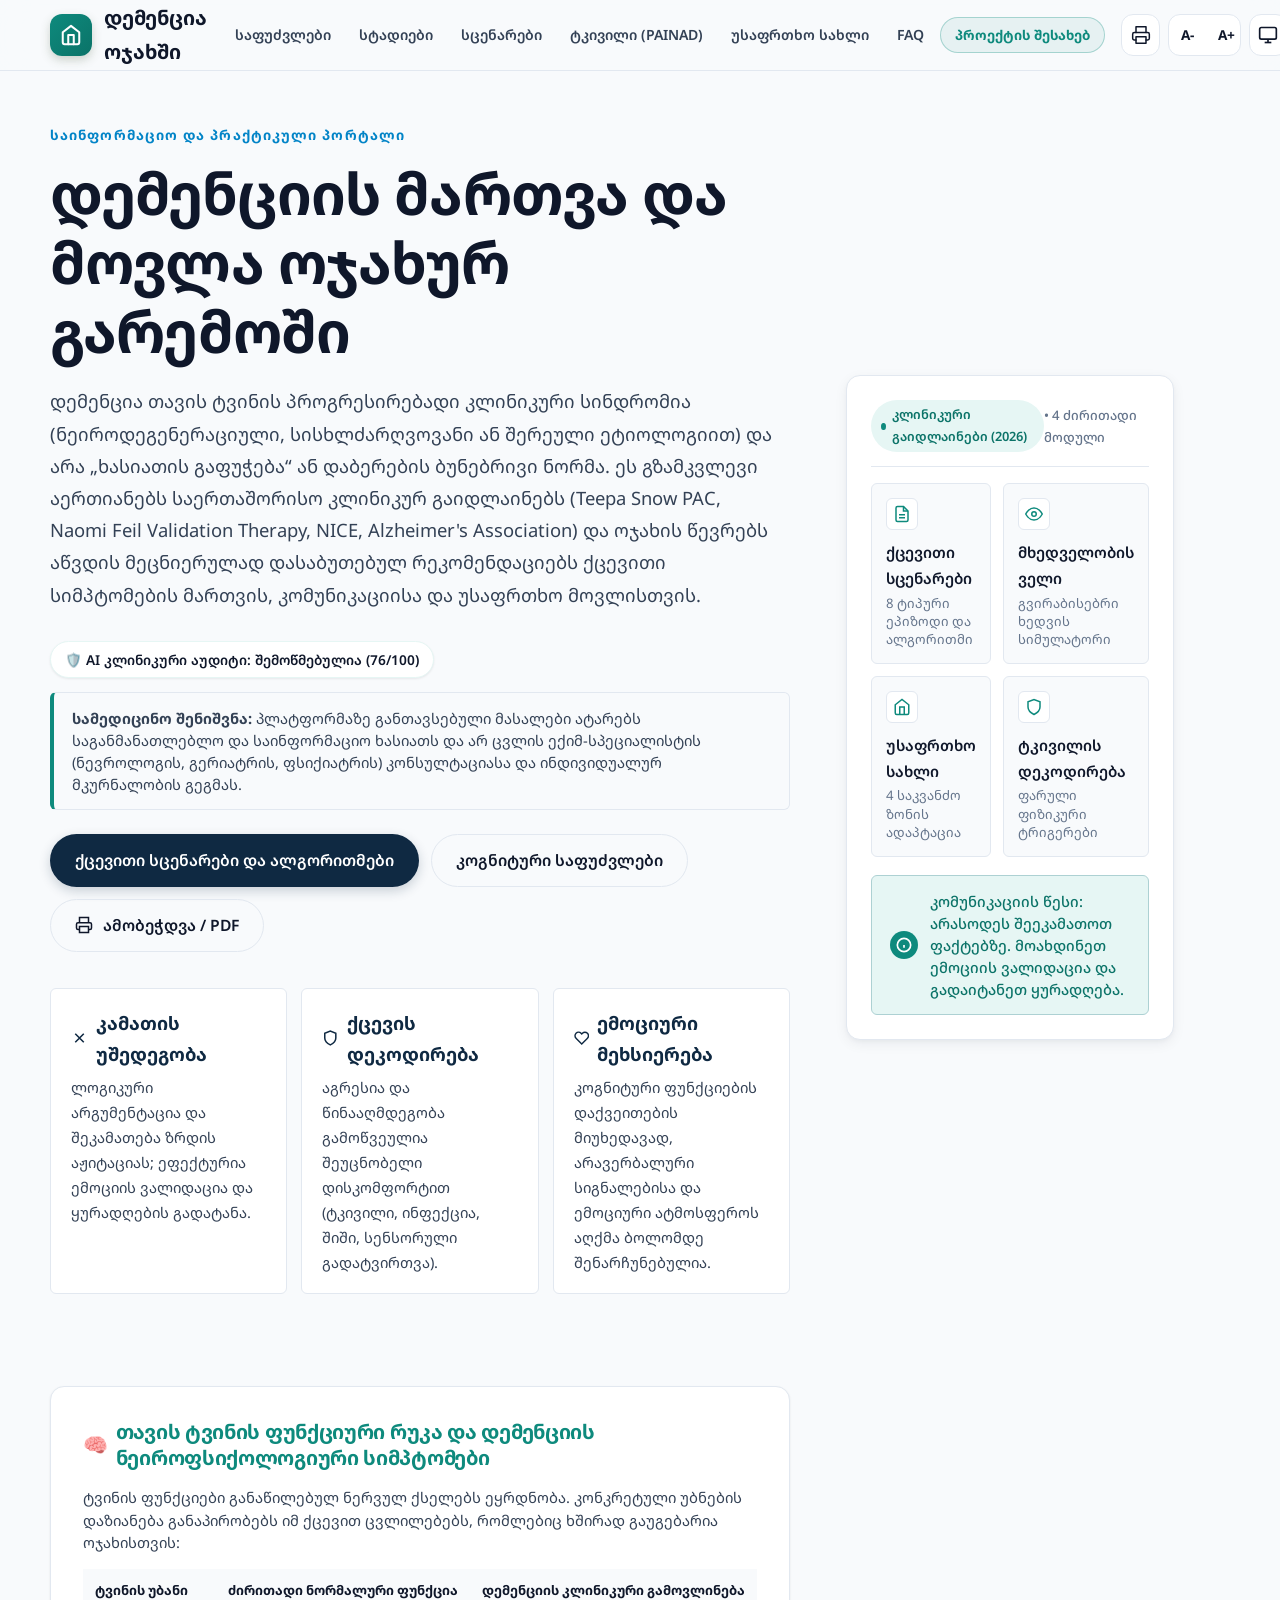
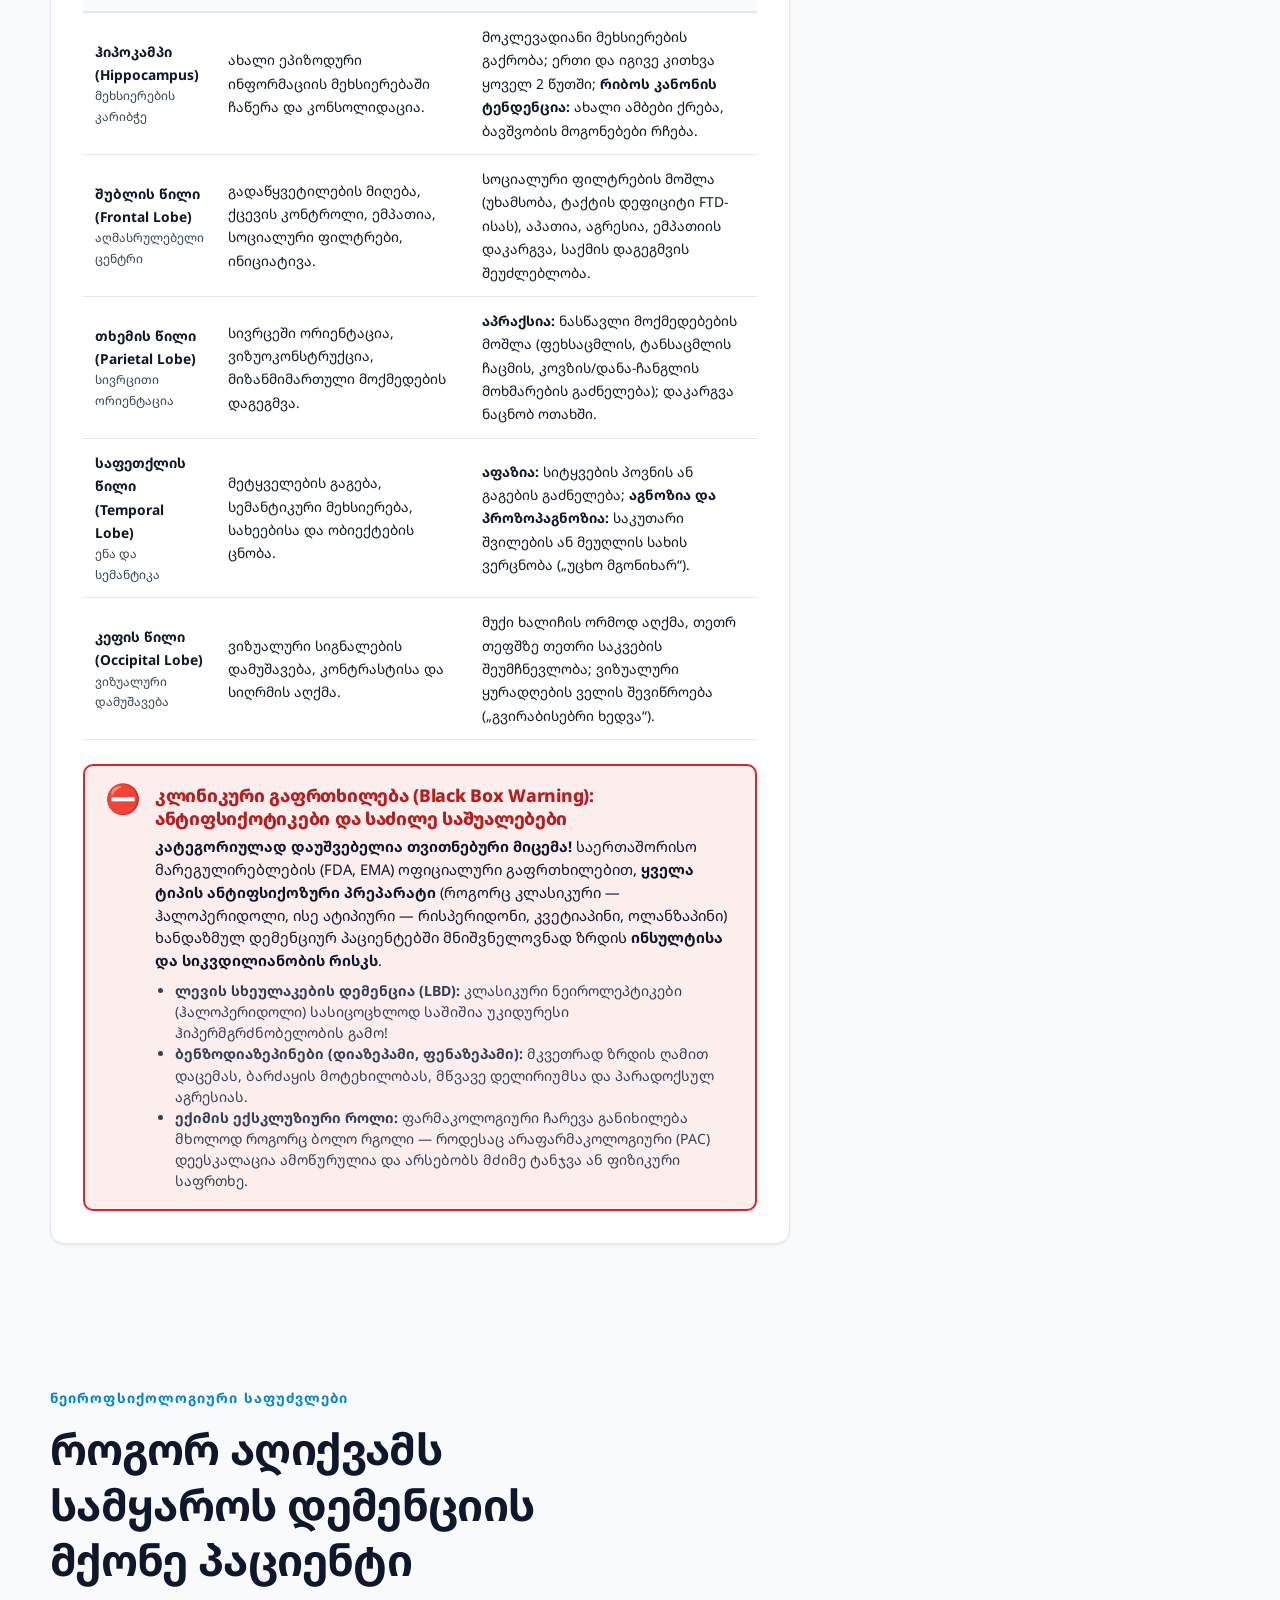
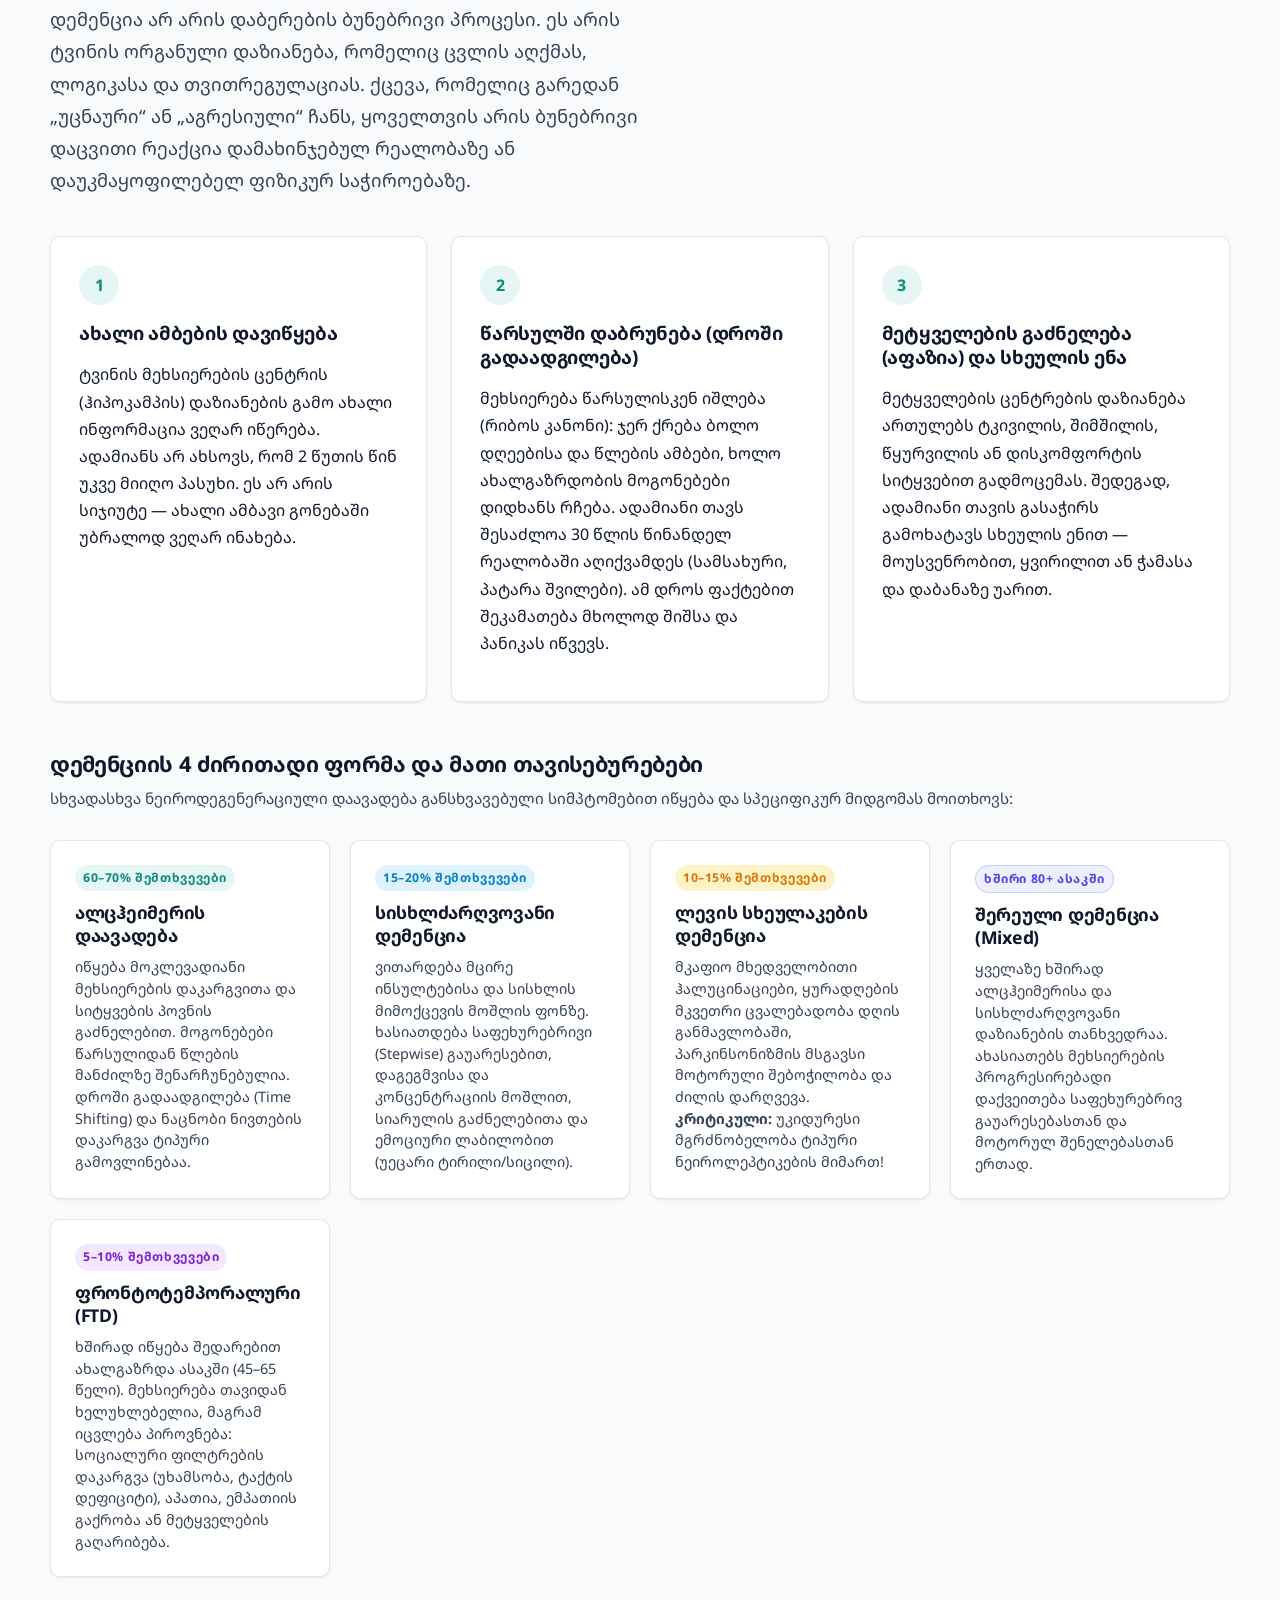
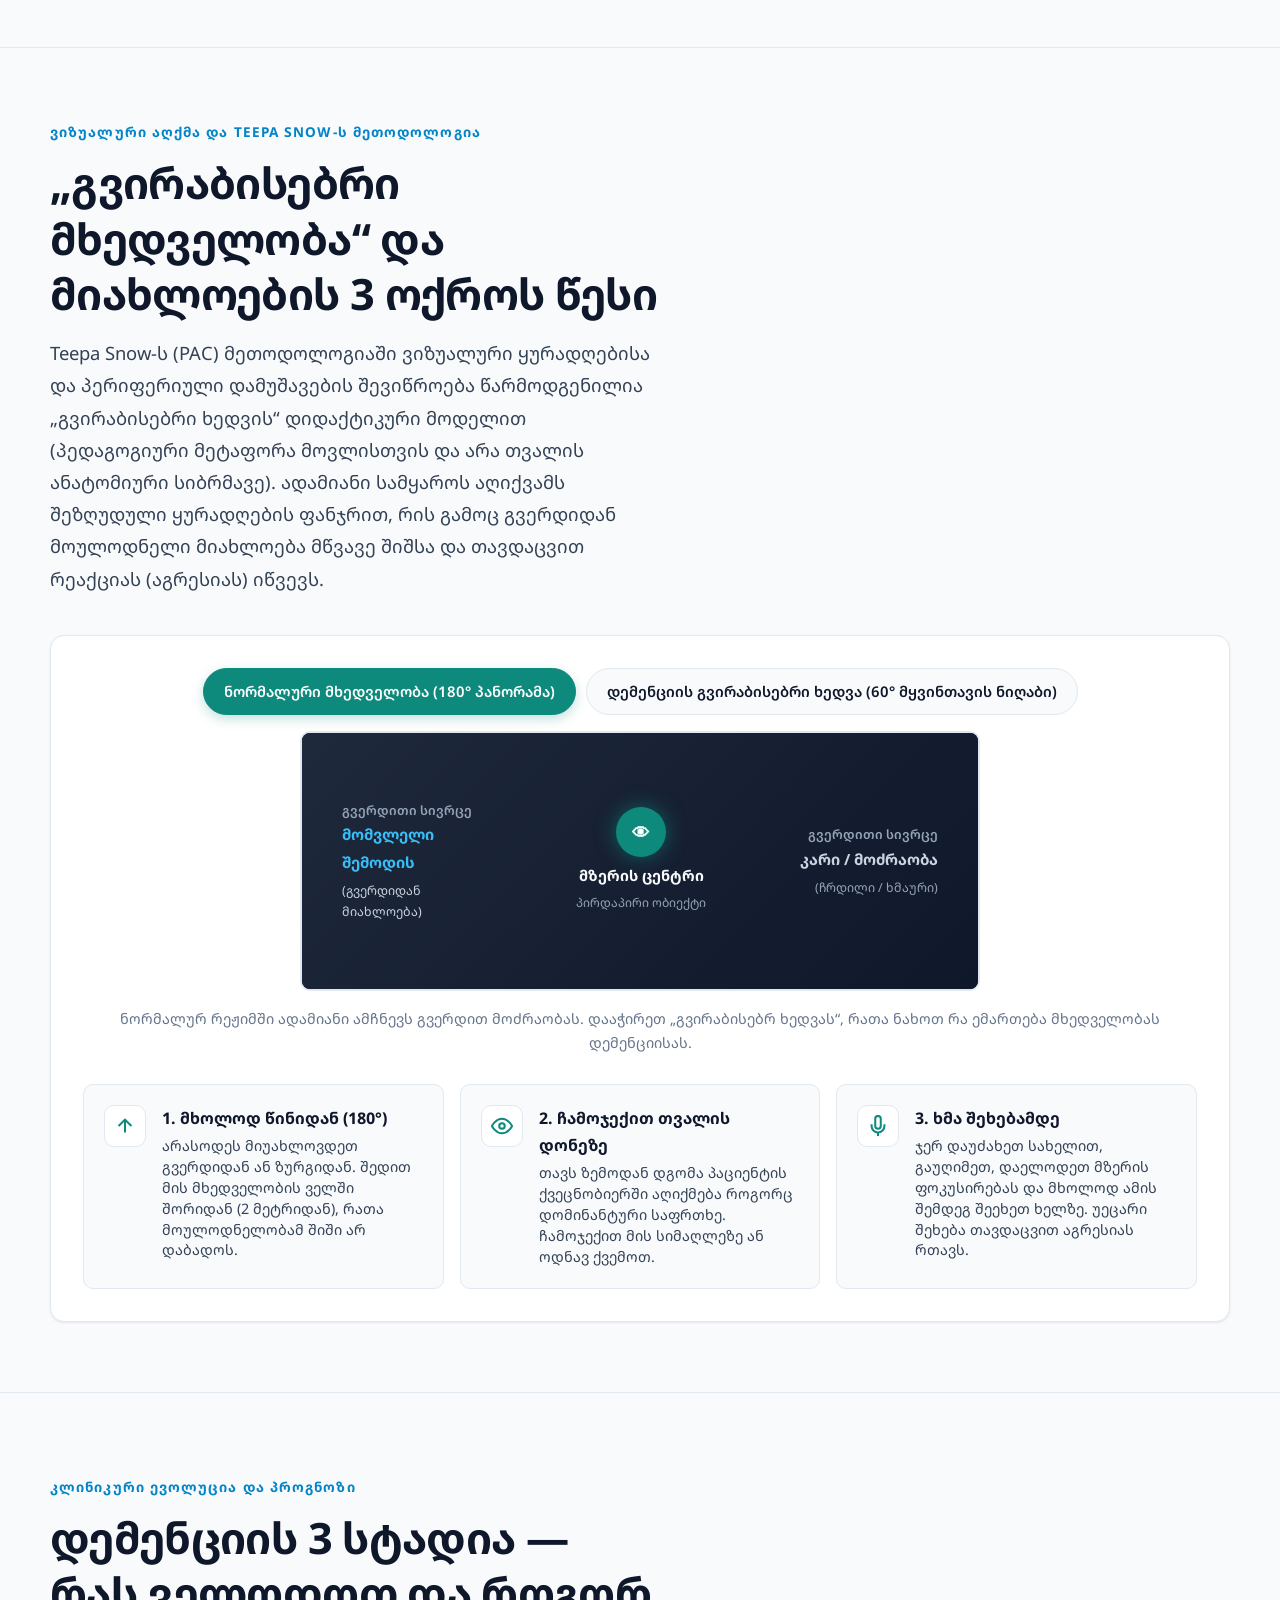
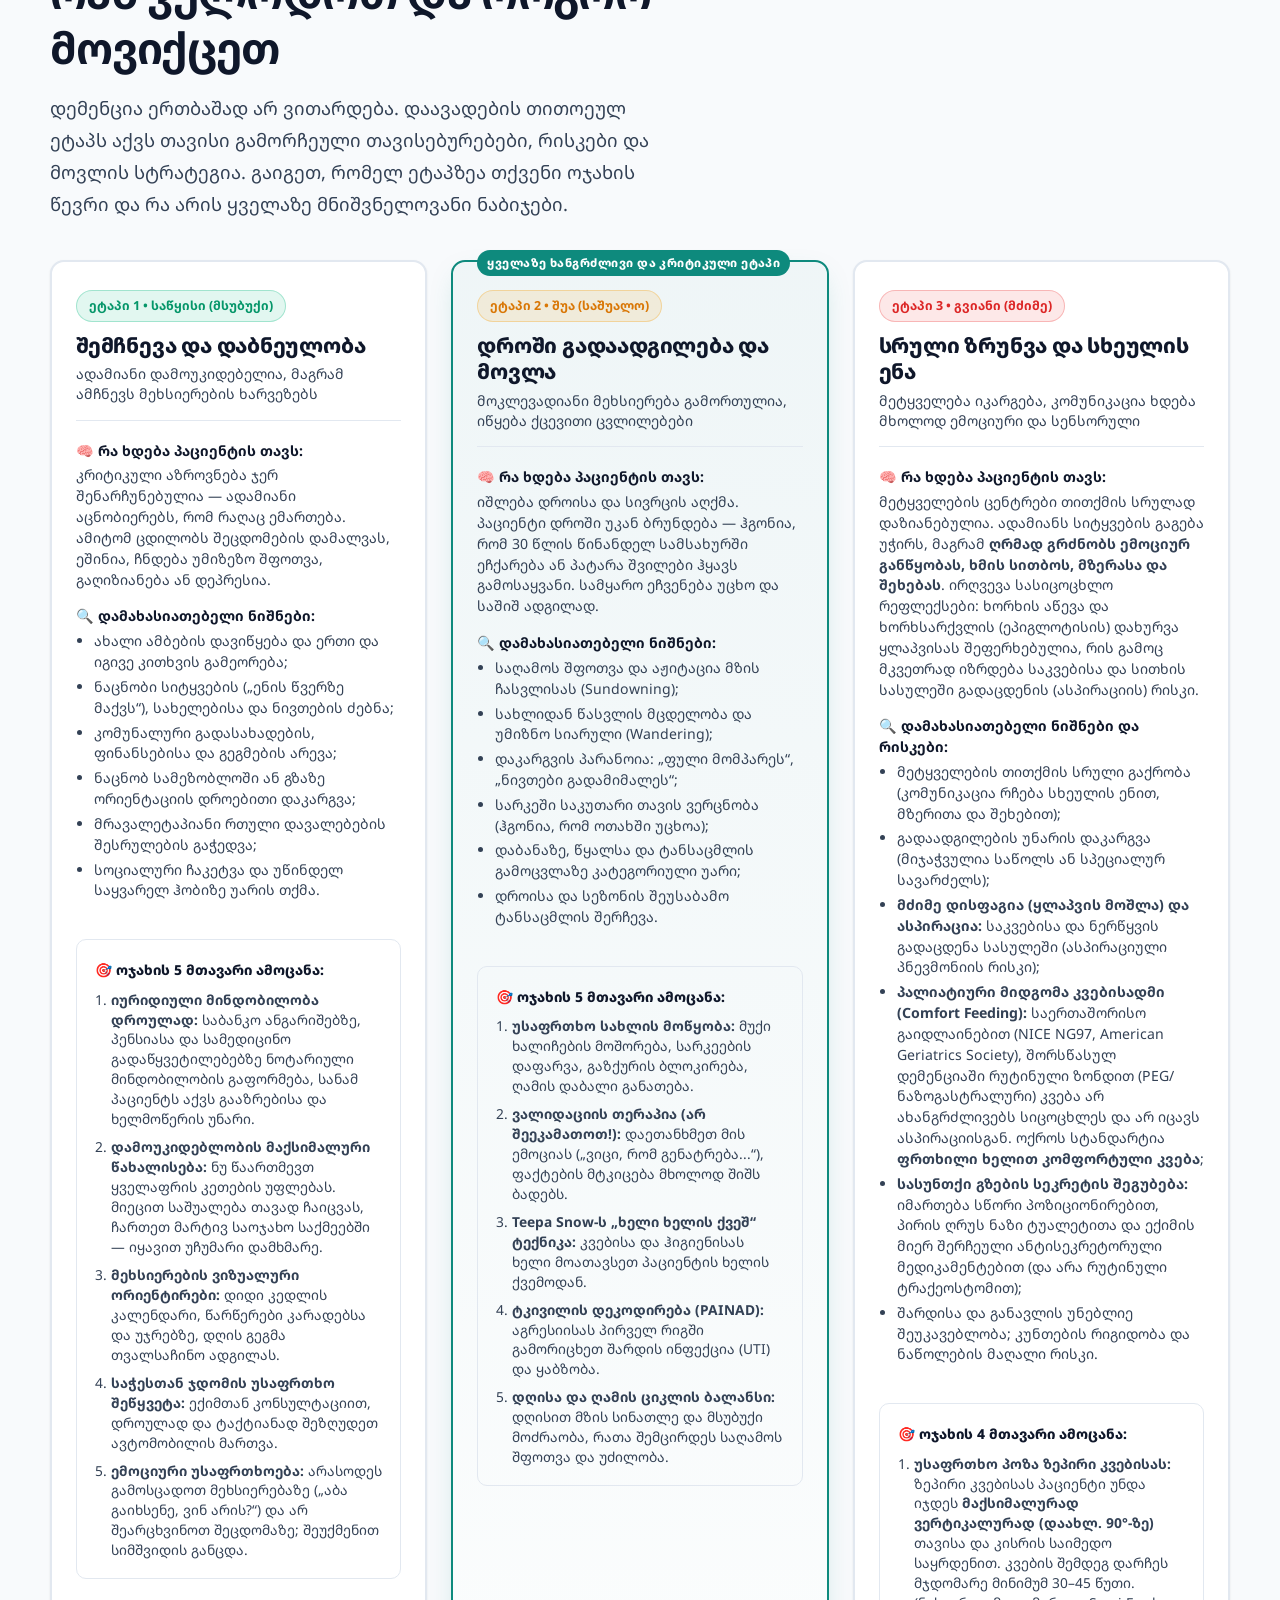
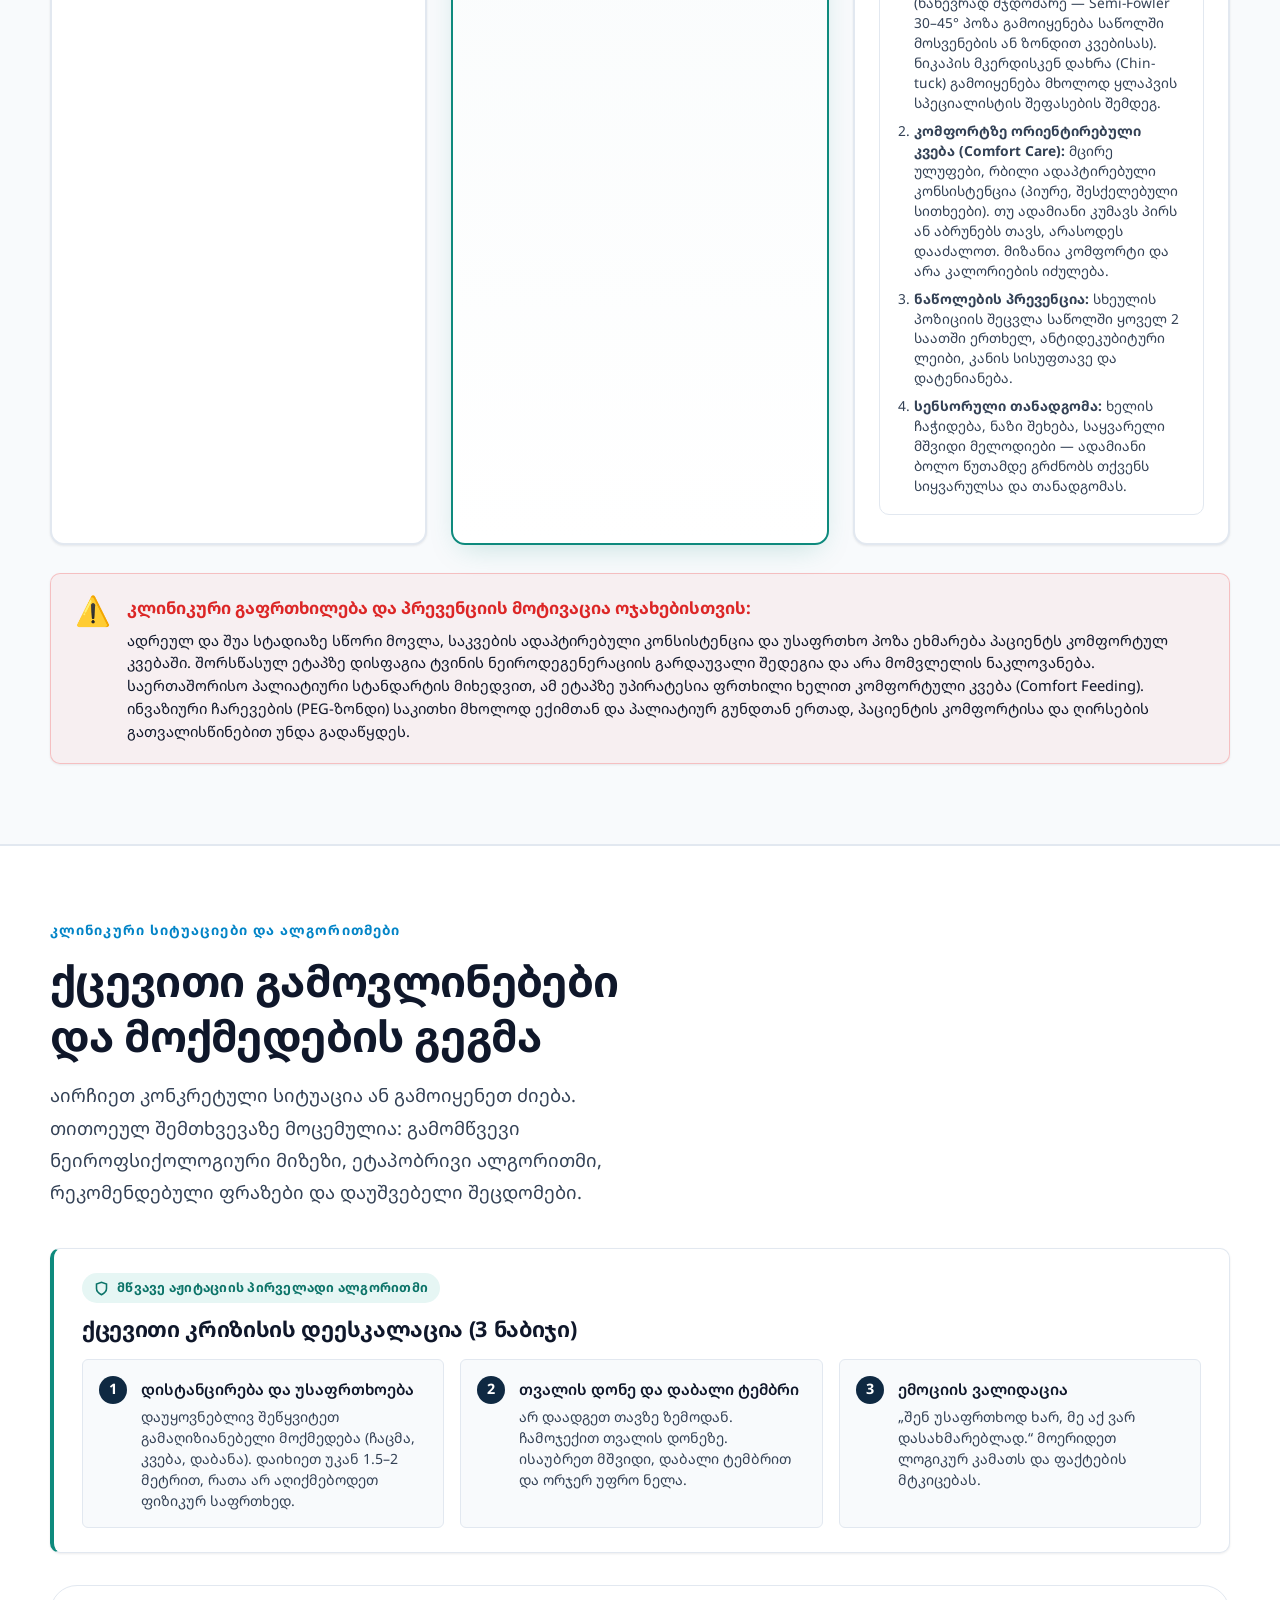
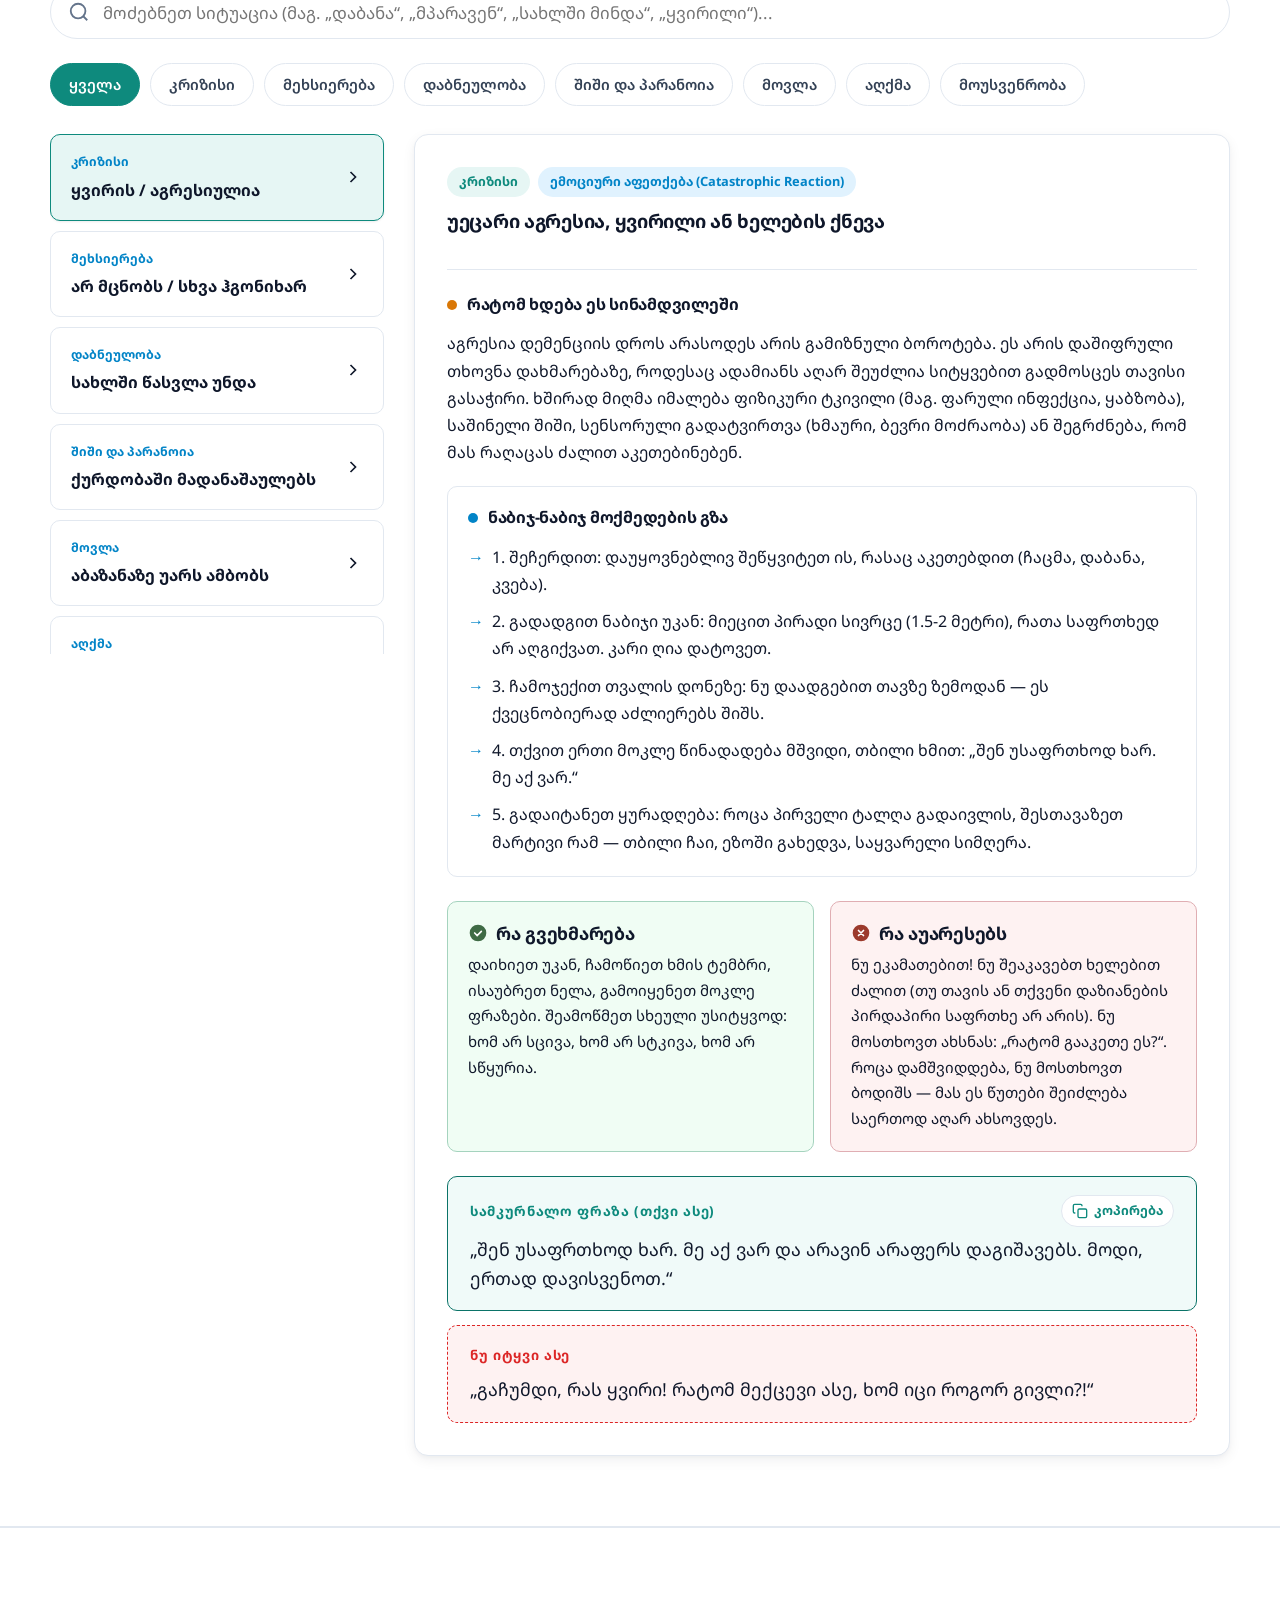
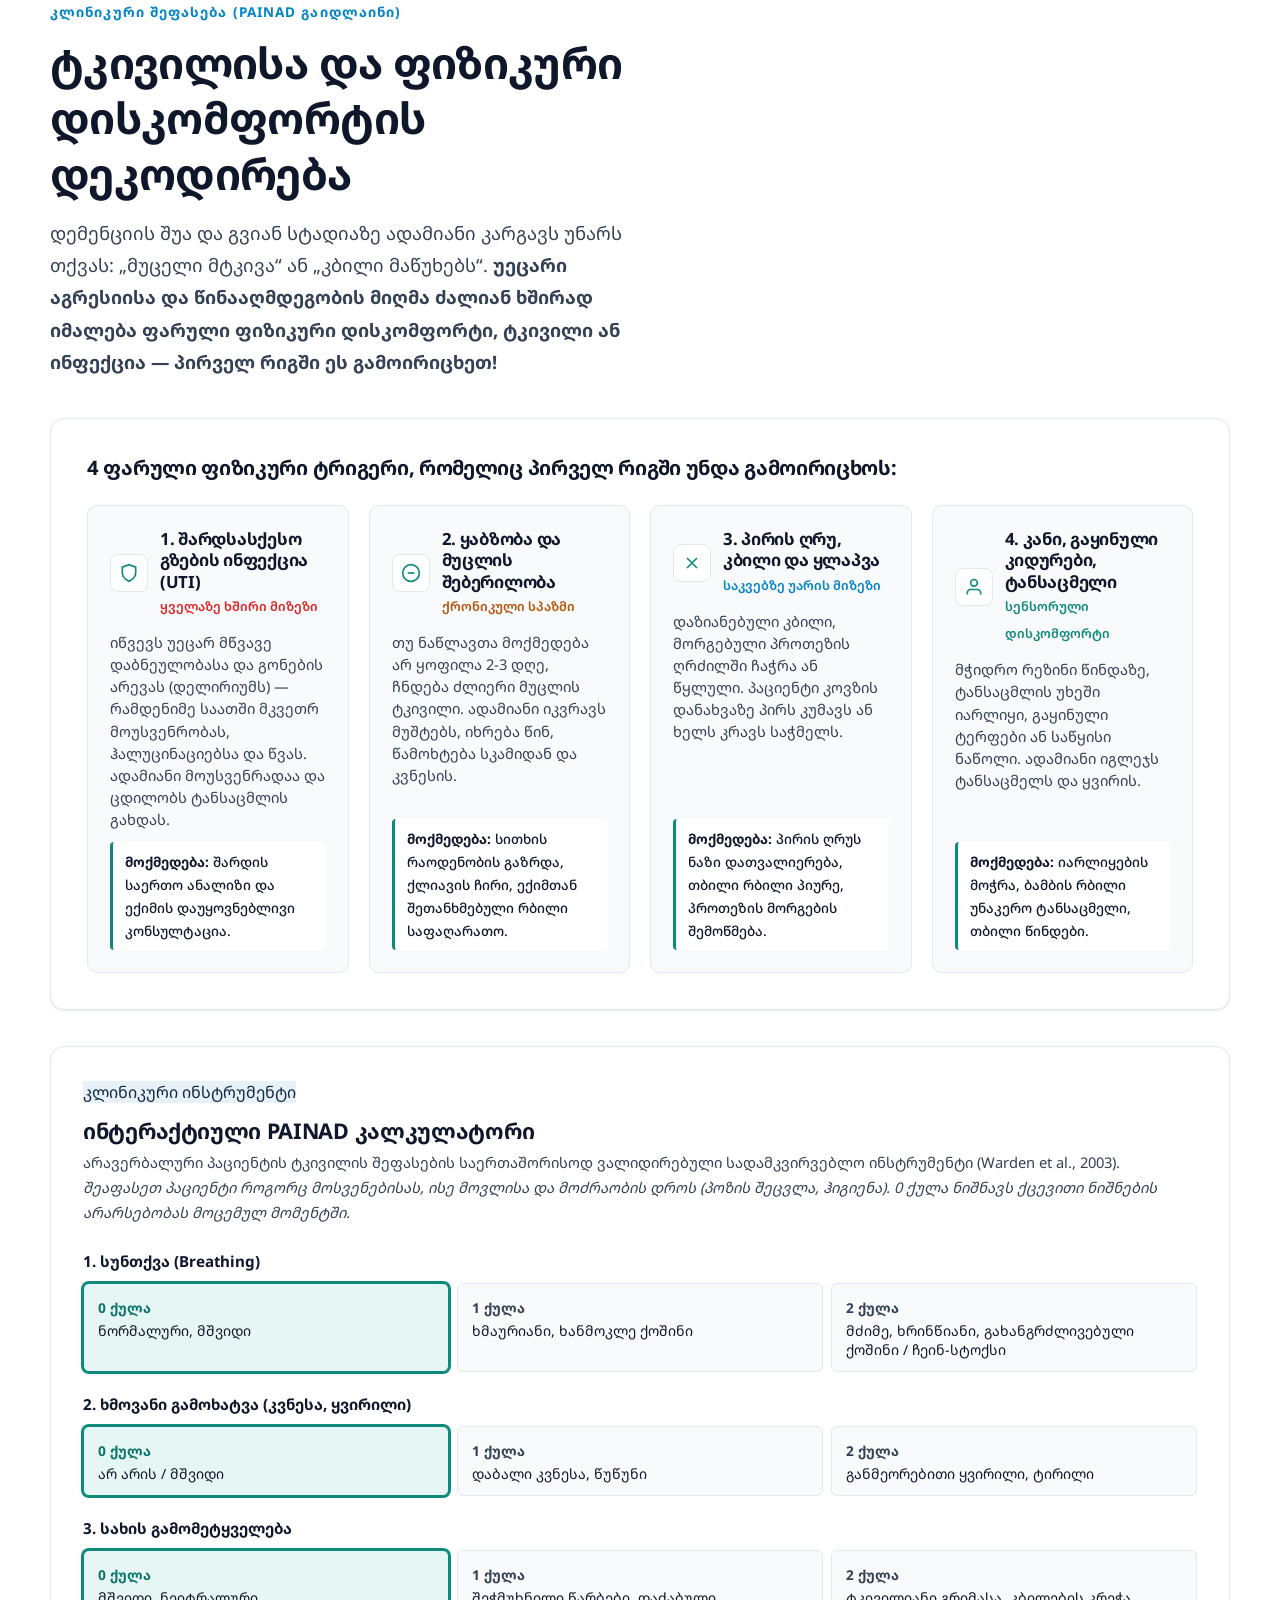
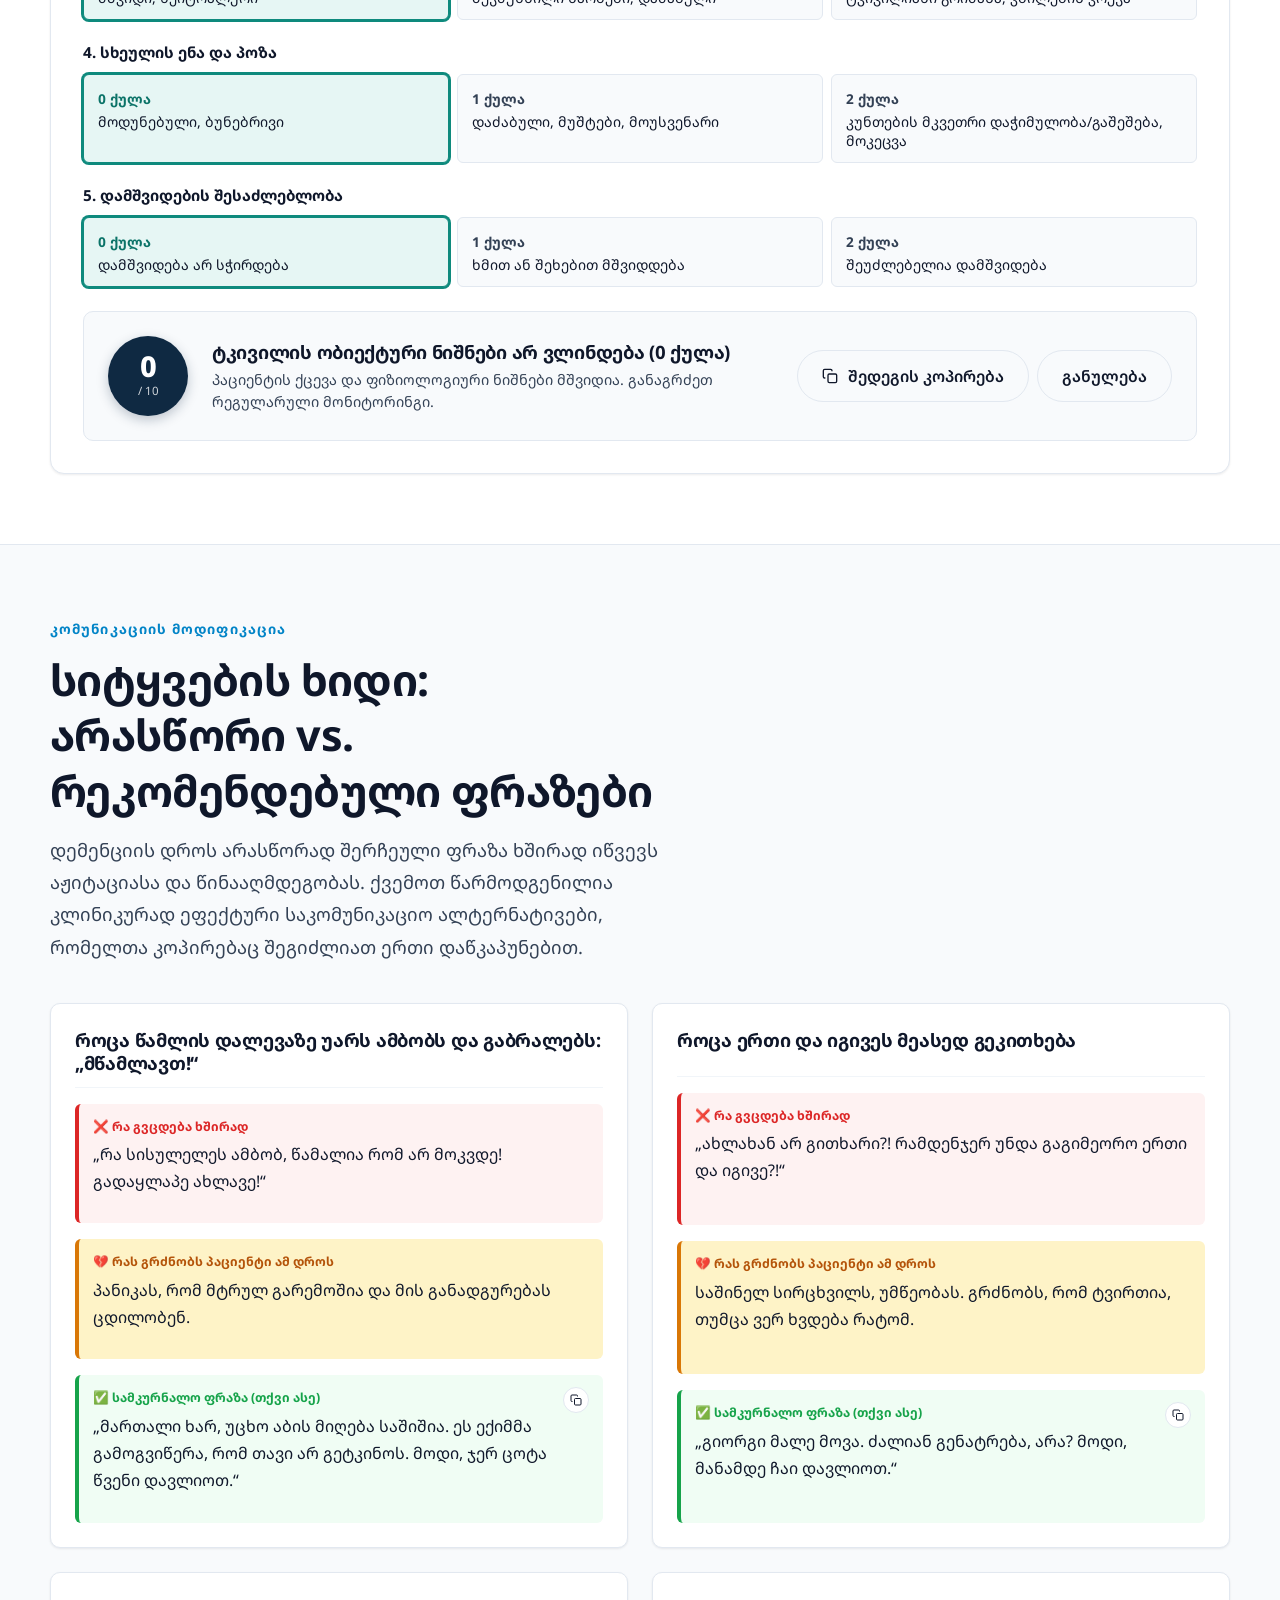
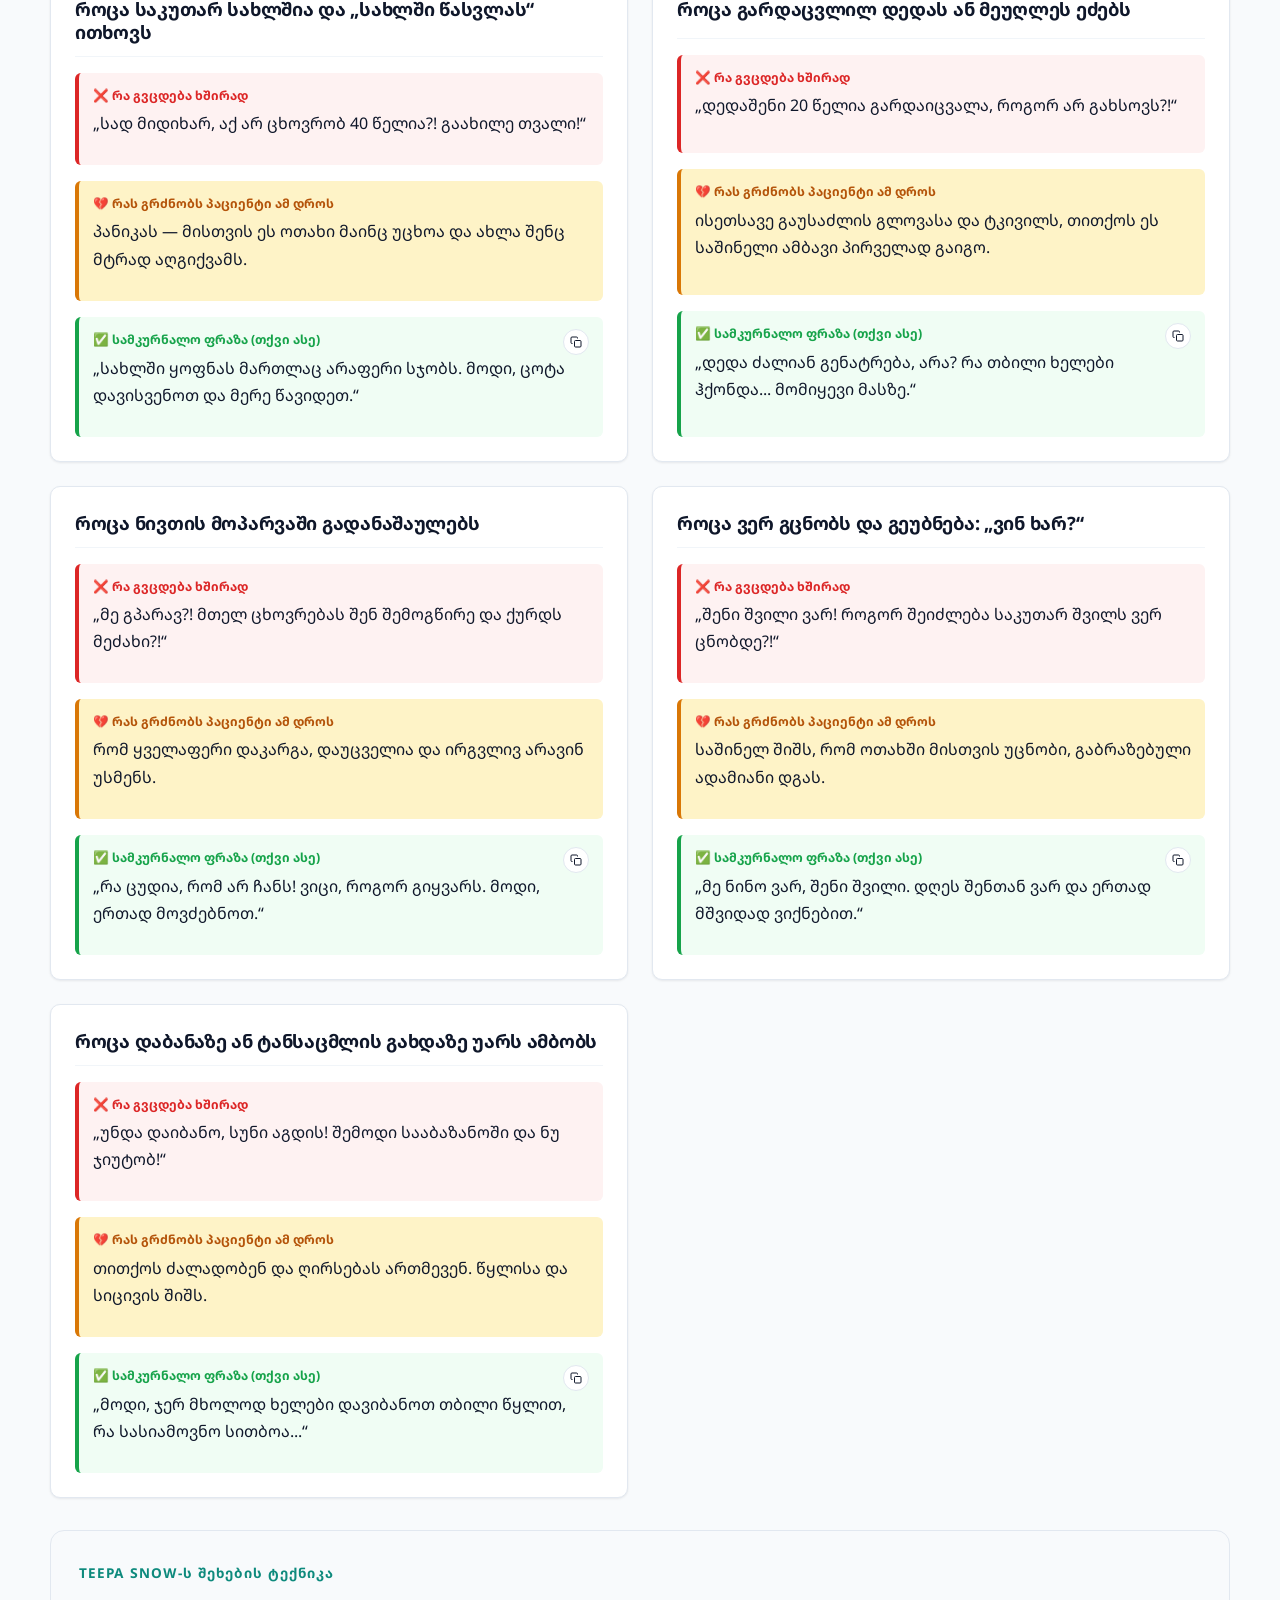
==== index.html @ 95c88906 "fix(print): synchronize all clinical updates into both compact and full print/PDF manuals - Synchron" ====
<!DOCTYPE html>
<html lang="ka" data-theme="day">
<head>
  <meta charset="UTF-8">
  <meta name="viewport" content="width=device-width, initial-scale=1.0">
  <title>დემენცია ოჯახში — პრაქტიკული და კლინიკური ცნობარი</title>
  <meta name="description" content="პრაქტიკული ცნობარი ოჯახებისთვის: დემენციის ქცევითი სიმპტომების მართვა, კომუნიკაცია, უსაფრთხო სახლის გარემო, PAINAD ტკივილის კალკულატორი და მოვლა კლინიკური გაიდლაინების მიხედვით.">
  <meta name="keywords" content="დემენცია, ალცჰაიმერი, მოვლა, მომვლელი, Teepa Snow, Naomi Feil, PAINAD, სუნდოუნინგი, აგრესია დემენციის დროს, უსაფრთხო სახლი, დემენციის სიმპტომები, გზამკვლევი">
  <meta name="author" content="დემენცია ოჯახში">
  <link rel="canonical" href="https://dementia-care-georgia.vercel.app/">

  <!-- Open Graph / Facebook / Messenger / Viber -->
  <meta property="og:type" content="website">
  <meta property="og:url" content="https://dementia-care-georgia.vercel.app/">
  <meta property="og:title" content="დემენცია ოჯახში — პრაქტიკული და კლინიკური ცნობარი">
  <meta property="og:description" content="პრაქტიკული ცნობარი ოჯახებისთვის: დემენციის ქცევითი სიმპტომების მართვა, კომუნიკაცია, უსაფრთხო სახლის გარემო, PAINAD კალკულატორი და მოვლა.">
  <meta property="og:image" content="https://dementia-care-georgia.vercel.app/og-image.png?v=2">
  <meta property="og:image:width" content="1200">
  <meta property="og:image:height" content="630">
  <meta property="og:locale" content="ka_GE">
  <meta property="og:site_name" content="დემენცია ოჯახში">

  <!-- Twitter -->
  <meta name="twitter:card" content="summary_large_image">
  <meta name="twitter:url" content="https://dementia-care-georgia.vercel.app/">
  <meta name="twitter:title" content="დემენცია ოჯახში — პრაქტიკული და კლინიკური ცნობარი">
  <meta name="twitter:description" content="პრაქტიკული ცნობარი ოჯახებისთვის: დემენციის ქცევითი სიმპტომების მართვა, კომუნიკაცია, უსაფრთხო სახლის გარემო, PAINAD კალკულატორი და მოვლა.">
  <meta name="twitter:image" content="https://dementia-care-georgia.vercel.app/og-image.png?v=2">
  
  <!-- Favicons & Touch Icons -->
  <link rel="icon" type="image/svg+xml" href="/favicon.svg">
  <link rel="icon" type="image/png" sizes="32x32" href="/favicon.png">
  <link rel="apple-touch-icon" sizes="180x180" href="/apple-touch-icon.png">

  <!-- Google Fonts (Georgian) -->
  <link rel="preconnect" href="https://fonts.googleapis.com">
  <link rel="preconnect" href="https://fonts.gstatic.com" crossorigin>
  <link href="https://fonts.googleapis.com/css2?family=Noto+Sans+Georgian:wght@400;500;600;700;800&display=swap" rel="stylesheet">

  <!-- Schema.org JSON-LD (MedicalWebPage & FAQPage) -->
  <script type="application/ld+json">
  {
    "@context": "https://schema.org",
    "@graph": [
      {
        "@type": "MedicalWebPage",
        "@id": "https://dementia-care-georgia.vercel.app/#webpage",
        "url": "https://dementia-care-georgia.vercel.app/",
        "name": "დემენცია ოჯახში — პრაქტიკული და კლინიკური ცნობარი",
        "description": "საინფორმაციო და პრაქტიკული ცნობარი დემენციის, ალცჰეიმერისა და მონათესავე მდგომარეობების მქონე პირთა ოჯახის წევრებისა და მომვლელებისთვის.",
        "inLanguage": "ka",
        "about": {
          "@type": "MedicalCondition",
          "name": "დემენცია (ალცჰაიმერის დაავადება და მონათესავე სინდრომები)"
        }
      },
      {
        "@type": "FAQPage",
        "@id": "https://dementia-care-georgia.vercel.app/#faq",
        "mainEntity": [
          {
            "@type": "Question",
            "name": "რატომ ავიწყდება პაციენტს ახლობლების სახელები და სახეები?",
            "acceptedAnswer": {
              "@type": "Answer",
              "text": "ეს გამოწვეულია ტვინის იმ უბნების დაზიანებით, რომლებიც პასუხისმგებელია სახეების ცნობასა (აგნოზია) და წარსულის გახსენებაზე. ადამიანი კარგავს სახელებისა და ნაცნობი სახეების დაკავშირების უნარს, თუმცა ემოციური მეხსიერება ბოლომდე რჩება."
            }
          },
          {
            "@type": "Question",
            "name": "შეიძლება თუ არა აგრესიული ან წინააღმდეგობრივი ქცევა იყოს განზრახული?",
            "acceptedAnswer": {
              "@type": "Answer",
              "text": "არა. დემენციის დროს ზიანდება შუბლის წილი. პაციენტს აღარ შესწევს მანიპულაციის ან განზრახ წვალების კოგნიტური უნარი. წინააღმდეგობა ყოველთვის დაცვითი რეაქციაა შიშზე ან ტკივილზე."
            }
          },
          {
            "@type": "Question",
            "name": "გადადის თუ არა დემენცია მემკვიდრეობით (დამემართება თუ არა მეც)?",
            "acceptedAnswer": {
              "@type": "Answer",
              "text": "დემენციის შემთხვევათა 90%-ზე მეტი არ არის პირდაპირ მემკვიდრეობითი. იგი ვითარდება ასაკის, გარემოსა და ცხოვრების წესის ურთიერთქმედებით."
            }
          },
          {
            "@type": "Question",
            "name": "შესაძლებელია თუ არა დემენციის განკურნება და რა როლი აქვს მედიკამენტებს?",
            "acceptedAnswer": {
              "@type": "Answer",
              "text": "დღეისათვის სრული განკურნება შეუძლებელია. თუმცა არსებობს მედიკამენტები (ქოლინესთერაზას ინჰიბიტორები, მემანტინი), რომლებიც დროებით ანელებს კოგნიტური ფუნქციების გაუარესებას."
            }
          },
          {
            "@type": "Question",
            "name": "შეიძლება თუ არა პაციენტს მივცეთ საძილე ან დამამშვიდებელი (ბენზოდიაზეპინები)?",
            "acceptedAnswer": {
              "@type": "Answer",
              "text": "კატეგორიულად დაუშვებელია თვითნებურად! საძილეები და დამამშვიდებლები მკვეთრად ზრდის ღამით დაცემის, მოტეხილობების, უეცარი მწვავე დაბნეულობისა (დელირიუმის) და მოულოდნელი აგრესიის რისკს."
            }
          }
        ]
      }
    ]
  }
  </script>

  <!-- Stylesheet -->
  <link rel="stylesheet" href="css/styles.css">
</head>
<body>
  <a class="skip-link" href="#mainContent">გადასვლა ძირითად შიგთავსზე</a>

  <!-- Header -->
  <header class="site-header">
    <div class="wrap header-inner">
      <a class="brand" href="#top" aria-label="დემენცია ოჯახში — მთავარი გვერდი">
        <span class="brand-icon" aria-hidden="true">
          <svg width="22" height="22" viewBox="0 0 24 24" fill="none" stroke="currentColor" stroke-width="2.2" stroke-linecap="round" stroke-linejoin="round">
            <path d="M3 9l9-7 9 7v11a2 2 0 0 1-2 2H5a2 2 0 0 1-2-2z"/>
            <polyline points="9 22 9 12 15 12 15 22"/>
          </svg>
        </span>
        <span class="brand-text">დემენცია ოჯახში</span>
      </a>

      <!-- Desktop Main Navigation -->
      <nav class="desktop-nav" aria-label="ძირითადი ნავიგაცია">
        <a href="#understand" class="desktop-nav-link">საფუძვლები</a>
        <a href="#stages" class="desktop-nav-link">სტადიები</a>
        <a href="#scenarios" class="desktop-nav-link">სცენარები</a>
        <a href="#pain-check" class="desktop-nav-link">ტკივილი (PAINAD)</a>
        <a href="#home-safety" class="desktop-nav-link">უსაფრთხო სახლი</a>
        <a href="#faq" class="desktop-nav-link">FAQ</a>
        <button type="button" class="desktop-nav-link nav-about-trigger" id="headerAboutBtn">პროექტის შესახებ</button>
      </nav>

      <!-- Header Action Controls -->
      <div class="header-actions">
        <!-- Global Print / PDF -->
        <button class="action-btn" id="headerPrintBtn" type="button" aria-label="გზამკვლევის ამობეჭდვა ან PDF" title="გზამკვლევის ამობეჭდვა / PDF">
          <svg width="20" height="20" viewBox="0 0 24 24" fill="none" stroke="currentColor" stroke-width="1.8" stroke-linecap="round" stroke-linejoin="round">
            <polyline points="6 9 6 2 18 2 18 9"></polyline>
            <path d="M6 18H4a2 2 0 0 1-2-2v-5a2 2 0 0 1 2-2h16a2 2 0 0 1 2 2v5a2 2 0 0 1-2 2h-2"></path>
            <rect x="6" y="14" width="12" height="8"></rect>
          </svg>
        </button>

        <!-- Font Scaler -->
        <div class="font-btn-group" title="ტექსტის ზომის რეგულირება">
          <button class="font-btn" id="fontDecreaseBtn" type="button" aria-label="შრიფტის შემცირება">A-</button>
          <button class="font-btn" id="fontIncreaseBtn" type="button" aria-label="შრიფტის გაზრდა">A+</button>
        </div>

        <!-- Theme Toggle (Day / Night / System) -->
        <button class="action-btn" id="themeToggleBtn" type="button" aria-label="თემის გადართვა (დღე / ღამე / სისტემური)" title="თემა: სისტემური (ავტომატური)">
          <svg width="20" height="20" viewBox="0 0 24 24" fill="none">
            <rect x="2" y="3" width="20" height="14" rx="2" stroke="currentColor" stroke-width="2" fill="none"/>
            <line x1="8" y1="21" x2="16" y2="21" stroke="currentColor" stroke-width="2"/>
            <line x1="12" y1="17" x2="12" y2="21" stroke="currentColor" stroke-width="2"/>
          </svg>
        </button>

        <!-- Sandwich Menu Toggle Button (Desktop & Mobile) -->
        <button class="nav-toggle-btn" id="navToggle" type="button" aria-expanded="false" aria-controls="siteNav" aria-label="მენიუს გახსნა">
          <svg width="20" height="20" viewBox="0 0 24 24" fill="none" stroke="currentColor" stroke-width="2.2" stroke-linecap="round">
            <line x1="3" y1="6" x2="21" y2="6"/>
            <line x1="3" y1="12" x2="21" y2="12"/>
            <line x1="3" y1="18" x2="21" y2="18"/>
          </svg>
          <span class="nav-toggle-text">მენიუ</span>
        </button>
      </div>
    </div>
  </header>

  <!-- Off-canvas Backdrop -->
  <div class="nav-backdrop" id="navBackdrop" aria-hidden="true"></div>

  <!-- Off-canvas Navigation Drawer (Desktop & Mobile) -->
  <aside class="site-drawer" id="siteNav" role="dialog" aria-modal="true" aria-label="საიტის მენიუ">
    <div class="drawer-header">
      <div class="drawer-brand">
        <div class="drawer-icon" aria-hidden="true">
          <svg width="20" height="20" viewBox="0 0 24 24" fill="none" stroke="currentColor" stroke-width="2.2">
            <path d="M3 9l9-7 9 7v11a2 2 0 0 1-2 2H5a2 2 0 0 1-2-2z"/>
            <polyline points="9 22 9 12 15 12 15 22"/>
          </svg>
        </div>
        <div>
          <strong class="drawer-brand-name">დემენცია ოჯახში</strong>
          <span class="drawer-brand-sub">პრაქტიკული ცნობარი</span>
        </div>
      </div>
      <button class="drawer-close-btn" id="drawerCloseBtn" type="button" aria-label="მენიუს დახურვა">✕</button>
    </div>

    <div class="drawer-body">
      <div class="drawer-group">
        <span class="drawer-group-title">ძირითადი ცნობარი</span>
        <ul class="drawer-links">
          <li><a href="#understand"><span class="link-bullet">1</span> კოგნიტური საფუძვლები</a></li>
          <li><a href="#vision-approach"><span class="link-bullet">2</span> მხედველობის ველი და მიახლოება</a></li>
          <li><a href="#scenarios"><span class="link-bullet">3</span> ქცევითი სცენარები და ალგორითმები</a></li>
          <li><a href="#pain-check"><span class="link-bullet">4</span> ტკივილისა და ინფექციის დეკოდირება</a></li>
          <li><a href="#word-bridges"><span class="link-bullet">5</span> კომუნიკაცია და Hand-under-Hand</a></li>
        </ul>
      </div>

      <div class="drawer-group">
        <span class="drawer-group-title">გარემო და პრაქტიკა</span>
        <ul class="drawer-links">
          <li><a href="#home-safety"><span class="link-bullet">6</span> უსაფრთხო გარემო სახლში</a></li>
          <li><a href="#sundowning"><span class="link-bullet">7</span> საღამოს შფოთვა (Sundowning)</a></li>
          <li><a href="#breathing"><span class="link-bullet">8</span> 4-7-8 სუნთქვის ტექნიკა</a></li>
          <li><a href="#red-flags"><span class="link-bullet">9</span> გადაუდებელი წითელი ალმები</a></li>
          <li><a href="#visitor-memo"><span class="link-bullet">10</span> ვიზიტორთა მემორანდუმი</a></li>
          <li><a href="#routine"><span class="link-bullet">11</span> მოვლის დღის რუტინა</a></li>
          <li><a href="#faq"><span class="link-bullet">12</span> ხშირი შეკითხვები</a></li>
        </ul>
      </div>
    </div>

    <div class="drawer-footer">
      <p class="drawer-footer-text">
        საინფორმაციო და პრაქტიკული რესურსი დემენციის მქონე პირთა ოჯახებისთვის.
      </p>
    </div>
  </aside>

  <main id="mainContent">
    <!-- Hero Section -->
    <section class="hero" id="top">
      <div class="wrap hero-grid">
        <div>
          <span class="eyebrow">საინფორმაციო და პრაქტიკული პორტალი</span>
          <h1>დემენციის მართვა და მოვლა ოჯახურ გარემოში</h1>
          <p class="lead">
            დემენცია თავის ტვინის პროგრესირებადი კლინიკური სინდრომია (ნეიროდეგენერაციული, სისხლძარღვოვანი ან შერეული ეტიოლოგიით) და არა „ხასიათის გაფუჭება“ ან დაბერების ბუნებრივი ნორმა. ეს გზამკვლევი აერთიანებს საერთაშორისო კლინიკურ გაიდლაინებს (Teepa Snow PAC, Naomi Feil Validation Therapy, NICE, Alzheimer's Association) და ოჯახის წევრებს აწვდის მეცნიერულად დასაბუთებულ რეკომენდაციებს ქცევითი სიმპტომების მართვის, კომუნიკაციისა და უსაფრთხო მოვლისთვის.
          </p>
          <div style="margin-bottom: 14px;">
            <a class="hero-audit-badge" id="heroAuditBadge" href="#aboutModal" role="button">🛡️ AI კლინიკური აუდიტი: შემოწმებულია (76/100)</a>
          </div>
          <div class="disclaimer-alert" style="background: var(--cream); padding: 14px 18px; border-radius: var(--radius-sm); border-left: 4px solid var(--teal); margin-bottom: 24px; font-size: 0.92rem; color: var(--ink-soft); line-height: 1.5; border: 1px solid var(--line); border-left-width: 4px; border-left-color: var(--teal);">
            <strong>სამედიცინო შენიშვნა:</strong> პლატფორმაზე განთავსებული მასალები ატარებს საგანმანათლებლო და საინფორმაციო ხასიათს და არ ცვლის ექიმ-სპეციალისტის (ნევროლოგის, გერიატრის, ფსიქიატრის) კონსულტაციასა და ინდივიდუალურ მკურნალობის გეგმას.
          </div>
          <div class="btn-row">
            <a class="btn btn-primary" href="#scenarios">ქცევითი სცენარები და ალგორითმები</a>
            <a class="btn btn-ghost" href="#understand">კოგნიტური საფუძვლები</a>
            <button class="btn btn-ghost" id="heroPrintBtn" type="button" title="გზამკვლევის ამობეჭდვა ან PDF-ში შენახვა">
              <svg width="18" height="18" viewBox="0 0 24 24" fill="none" stroke="currentColor" stroke-width="2"><polyline points="6 9 6 2 18 2 18 9"></polyline><path d="M6 18H4a2 2 0 0 1-2-2v-5a2 2 0 0 1 2-2h16a2 2 0 0 1 2 2v5a2 2 0 0 1-2 2h-2"></path><rect x="6" y="14" width="12" height="8"></rect></svg>
              ამობეჭდვა / PDF
            </button>
          </div>

          <div class="hero-stats">
            <div class="hero-stat-card">
              <b>
                <svg width="20" height="20" viewBox="0 0 24 24" fill="none" stroke="currentColor" stroke-width="2.2"><path d="M18 6L6 18M6 6l12 12"/></svg>
                კამათის უშედეგობა
              </b>
              <p>ლოგიკური არგუმენტაცია და შეკამათება ზრდის აჟიტაციას; ეფექტურია ემოციის ვალიდაცია და ყურადღების გადატანა.</p>
            </div>
            <div class="hero-stat-card">
              <b>
                <svg width="20" height="20" viewBox="0 0 24 24" fill="none" stroke="currentColor" stroke-width="2.2"><path d="M12 22s8-4 8-10V5l-8-3-8 3v7c0 6 8 10 8 10z"/></svg>
                ქცევის დეკოდირება
              </b>
              <p>აგრესია და წინააღმდეგობა გამოწვეულია შეუცნობელი დისკომფორტით (ტკივილი, ინფექცია, შიში, სენსორული გადატვირთვა).</p>
            </div>
            <div class="hero-stat-card">
              <b>
                <svg width="20" height="20" viewBox="0 0 24 24" fill="none" stroke="currentColor" stroke-width="2.2"><path d="M20.84 4.61a5.5 5.5 0 0 0-7.78 0L12 5.67l-1.06-1.06a5.5 5.5 0 0 0-7.78 7.78l1.06 1.06L12 21.23l7.78-7.78 1.06-1.06a5.5 5.5 0 0 0 0-7.78z"/></svg>
                ემოციური მეხსიერება
              </b>
              <p>კოგნიტური ფუნქციების დაქვეითების მიუხედავად, არავერბალური სიგნალებისა და ემოციური ატმოსფეროს აღქმა ბოლომდე შენარჩუნებულია.</p>
            </div>
          </div>
        </div>

        <div class="hero-overview-card">
          <div class="hero-overview-header">
            <span class="status-pill">კლინიკური გაიდლაინები (2026)</span>
            <span style="font-size: 0.82rem; color: var(--ink-muted); font-weight: 500;"> • 4 ძირითადი მოდული</span>
          </div>

          <div class="hero-modules-grid">
            <a href="#scenarios" class="hero-module-item">
              <div class="module-icon">
                <svg width="18" height="18" viewBox="0 0 24 24" fill="none" stroke="currentColor" stroke-width="2"><path d="M14 2H6a2 2 0 0 0-2 2v16a2 2 0 0 0 2 2h12a2 2 0 0 0 2-2V8z"/><polyline points="14 2 14 8 20 8"/><line x1="16" y1="13" x2="8" y2="13"/><line x1="16" y1="17" x2="8" y2="17"/></svg>
              </div>
              <strong>ქცევითი სცენარები</strong>
              <span>8 ტიპური ეპიზოდი და ალგორითმი</span>
            </a>

            <a href="#vision-approach" class="hero-module-item">
              <div class="module-icon">
                <svg width="18" height="18" viewBox="0 0 24 24" fill="none" stroke="currentColor" stroke-width="2"><circle cx="12" cy="12" r="3"/><path d="M1 12s4-8 11-8 11 8 11 8-4 8-11 8-11-8-11-8z"/></svg>
              </div>
              <strong>მხედველობის ველი</strong>
              <span>გვირაბისებრი ხედვის სიმულატორი</span>
            </a>

            <a href="#home-safety" class="hero-module-item">
              <div class="module-icon">
                <svg width="18" height="18" viewBox="0 0 24 24" fill="none" stroke="currentColor" stroke-width="2"><path d="M3 9l9-7 9 7v11a2 2 0 0 1-2 2H5a2 2 0 0 1-2-2z"/><polyline points="9 22 9 12 15 12 15 22"/></svg>
              </div>
              <strong>უსაფრთხო სახლი</strong>
              <span>4 საკვანძო ზონის ადაპტაცია</span>
            </a>

            <a href="#pain-check" class="hero-module-item">
              <div class="module-icon">
                <svg width="18" height="18" viewBox="0 0 24 24" fill="none" stroke="currentColor" stroke-width="2"><path d="M12 22s8-4 8-10V5l-8-3-8 3v7c0 6 8 10 8 10z"/></svg>
              </div>
              <strong>ტკივილის დეკოდირება</strong>
              <span>ფარული ფიზიკური ტრიგერები</span>
            </a>
          </div>

          <div class="today-note-card">
            <span class="today-note-icon">
              <svg width="16" height="16" viewBox="0 0 24 24" fill="none" stroke="currentColor" stroke-width="2.5"><circle cx="12" cy="12" r="10"/><line x1="12" y1="16" x2="12" y2="12"/><line x1="12" y1="8" x2="12.01" y2="8"/></svg>
            </span>
            <p class="today-note-text" id="todayInspirationalNote">კომუნიკაციის წესი: არასოდეს შეეკამათოთ ფაქტებზე. მოახდინეთ ემოციის ვალიდაცია და გადაიტანეთ ყურადღება.</p>
          </div>
        </div>

        <!-- Comprehensive Neuroanatomy Map (Lobe -> Function -> Dementia Symptom) -->
        <div class="panel" style="margin-top: 36px; background: var(--paper); border: 1px solid var(--line);">
          <h3 style="font-size: 1.25rem; margin-top: 0; color: var(--teal); display: flex; align-items: center; gap: 8px;">
            <span>🧠</span> თავის ტვინის ფუნქციური რუკა და დემენციის ნეიროფსიქოლოგიური სიმპტომები
          </h3>
          <p style="font-size: 0.92rem; color: var(--ink-soft); line-height: 1.5; margin-bottom: 16px;">
            ტვინის ფუნქციები განაწილებულ ნერვულ ქსელებს ეყრდნობა. კონკრეტული უბნების დაზიანება განაპირობებს იმ ქცევით ცვლილებებს, რომლებიც ხშირად გაუგებარია ოჯახისთვის:
          </p>
          <div style="overflow-x: auto;">
            <table class="audit-scorecard-table" style="font-size: 0.86rem;">
              <thead>
                <tr>
                  <th style="width: 22%;">ტვინის უბანი</th>
                  <th style="width: 38%;">ძირითადი ნორმალური ფუნქცია</th>
                  <th style="width: 40%;">დემენციის კლინიკური გამოვლინება</th>
                </tr>
              </thead>
              <tbody>
                <tr>
                  <td><strong>ჰიპოკამპი (Hippocampus)</strong><br><span class="model-sub">მეხსიერების კარიბჭე</span></td>
                  <td>ახალი ეპიზოდური ინფორმაციის მეხსიერებაში ჩაწერა და კონსოლიდაცია.</td>
                  <td>მოკლევადიანი მეხსიერების გაქრობა; ერთი და იგივე კითხვა ყოველ 2 წუთში; <strong>რიბოს კანონის ტენდენცია:</strong> ახალი ამბები ქრება, ბავშვობის მოგონებები რჩება.</td>
                </tr>
                <tr>
                  <td><strong>შუბლის წილი (Frontal Lobe)</strong><br><span class="model-sub">აღმასრულებელი ცენტრი</span></td>
                  <td>გადაწყვეტილების მიღება, ქცევის კონტროლი, ემპათია, სოციალური ფილტრები, ინიციატივა.</td>
                  <td>სოციალური ფილტრების მოშლა (უხამსობა, ტაქტის დეფიციტი FTD-ისას), აპათია, აგრესია, ემპათიის დაკარგვა, საქმის დაგეგმვის შეუძლებლობა.</td>
                </tr>
                <tr>
                  <td><strong>თხემის წილი (Parietal Lobe)</strong><br><span class="model-sub">სივრცითი ორიენტაცია</span></td>
                  <td>სივრცეში ორიენტაცია, ვიზუოკონსტრუქცია, მიზანმიმართული მოქმედების დაგეგმვა.</td>
                  <td><strong>აპრაქსია:</strong> ნასწავლი მოქმედებების მოშლა (ფეხსაცმლის, ტანსაცმლის ჩაცმის, კოვზის/დანა-ჩანგლის მოხმარების გაძნელება); დაკარგვა ნაცნობ ოთახში.</td>
                </tr>
                <tr>
                  <td><strong>საფეთქლის წილი (Temporal Lobe)</strong><br><span class="model-sub">ენა და სემანტიკა</span></td>
                  <td>მეტყველების გაგება, სემანტიკური მეხსიერება, სახეებისა და ობიექტების ცნობა.</td>
                  <td><strong>აფაზია:</strong> სიტყვების პოვნის ან გაგების გაძნელება; <strong>აგნოზია და პროზოპაგნოზია:</strong> საკუთარი შვილების ან მეუღლის სახის ვერცნობა („უცხო მგონიხარ“).</td>
                </tr>
                <tr>
                  <td><strong>კეფის წილი (Occipital Lobe)</strong><br><span class="model-sub">ვიზუალური დამუშავება</span></td>
                  <td>ვიზუალური სიგნალების დამუშავება, კონტრასტისა და სიღრმის აღქმა.</td>
                  <td>მუქი ხალიჩის ორმოდ აღქმა, თეთრ თეფშზე თეთრი საკვების შეუმჩნევლობა; ვიზუალური ყურადღების ველის შევიწროება („გვირაბისებრი ხედვა“).</td>
                </tr>
              </tbody>
            </table>
          
          <!-- Antipsychotics Universal Black Box Warning -->
          <div style="background: rgba(220, 38, 38, 0.08); border: 2px solid #DC2626; border-radius: var(--radius-md); padding: 18px 20px; margin-top: 24px;">
            <div style="display: flex; gap: 14px; align-items: flex-start;">
              <div style="font-size: 1.8rem; line-height: 1;">⛔</div>
              <div>
                <h4 style="margin: 0 0 6px; color: #B91C1C; font-size: 1.1rem; font-weight: 800;">
                  კლინიკური გაფრთხილება (Black Box Warning): ანტიფსიქოტიკები და საძილე საშუალებები
                </h4>
                <p style="margin: 0 0 8px; font-size: 0.92rem; color: var(--ink); line-height: 1.55;">
                  <strong>კატეგორიულად დაუშვებელია თვითნებური მიცემა!</strong> საერთაშორისო მარეგულირებლების (FDA, EMA) ოფიციალური გაფრთხილებით, <strong>ყველა ტიპის ანტიფსიქოზური პრეპარატი</strong> (როგორც კლასიკური — ჰალოპერიდოლი, ისე ატიპიური — რისპერიდონი, კვეტიაპინი, ოლანზაპინი) ხანდაზმულ დემენციურ პაციენტებში მნიშვნელოვნად ზრდის <strong>ინსულტისა და სიკვდილიანობის რისკს</strong>.
                </p>
                <ul style="margin: 0; padding-left: 20px; font-size: 0.88rem; color: var(--ink-soft); line-height: 1.5;">
                  <li><strong>ლევის სხეულაკების დემენცია (LBD):</strong> კლასიკური ნეიროლეპტიკები (ჰალოპერიდოლი) სასიცოცხლოდ საშიშია უკიდურესი ჰიპერმგრძნობელობის გამო!</li>
                  <li><strong>ბენზოდიაზეპინები (დიაზეპამი, ფენაზეპამი):</strong> მკვეთრად ზრდის ღამით დაცემას, ბარძაყის მოტეხილობას, მწვავე დელირიუმსა და პარადოქსულ აგრესიას.</li>
                  <li><strong>ექიმის ექსკლუზიური როლი:</strong> ფარმაკოლოგიური ჩარევა განიხილება მხოლოდ როგორც ბოლო რგოლი — როდესაც არაფარმაკოლოგიური (PAC) დეესკალაცია ამოწურულია და არსებობს მძიმე ტანჯვა ან ფიზიკური საფრთხე.</li>
                </ul>
              </div>
            </div>
          </div>
</div>
        </div>
      </div>
    </section>

    <!-- Section 1: Understand -->
    <section id="understand">
      <div class="wrap">
        <div class="section-head">
          <span class="eyebrow">ნეიროფსიქოლოგიური საფუძვლები</span>
          <h2>როგორ აღიქვამს სამყაროს დემენციის მქონე პაციენტი</h2>
          <p class="lead">
            დემენცია არ არის დაბერების ბუნებრივი პროცესი. ეს არის ტვინის ორგანული დაზიანება, რომელიც ცვლის აღქმას, ლოგიკასა და თვითრეგულაციას. ქცევა, რომელიც გარედან „უცნაური“ ან „აგრესიული“ ჩანს, ყოველთვის არის ბუნებრივი დაცვითი რეაქცია დამახინჯებულ რეალობაზე ან დაუკმაყოფილებელ ფიზიკურ საჭიროებაზე.
          </p>
        </div>

        <div class="grid-3">
          <article class="card">
            <div class="card-num">1</div>
            <h3>ახალი ამბების დავიწყება</h3>
            <p>ტვინის მეხსიერების ცენტრის (ჰიპოკამპის) დაზიანების გამო ახალი ინფორმაცია ვეღარ იწერება. ადამიანს არ ახსოვს, რომ 2 წუთის წინ უკვე მიიღო პასუხი. ეს არ არის სიჯიუტე — ახალი ამბავი გონებაში უბრალოდ ვეღარ ინახება.</p>
          </article>
          <article class="card">
            <div class="card-num">2</div>
            <h3>წარსულში დაბრუნება (დროში გადაადგილება)</h3>
            <p>მეხსიერება წარსულისკენ იშლება (რიბოს კანონი): ჯერ ქრება ბოლო დღეებისა და წლების ამბები, ხოლო ახალგაზრდობის მოგონებები დიდხანს რჩება. ადამიანი თავს შესაძლოა 30 წლის წინანდელ რეალობაში აღიქვამდეს (სამსახური, პატარა შვილები). ამ დროს ფაქტებით შეკამათება მხოლოდ შიშსა და პანიკას იწვევს.</p>
          </article>
          <article class="card">
            <div class="card-num">3</div>
            <h3>მეტყველების გაძნელება (აფაზია) და სხეულის ენა</h3>
            <p>მეტყველების ცენტრების დაზიანება ართულებს ტკივილის, შიმშილის, წყურვილის ან დისკომფორტის სიტყვებით გადმოცემას. შედეგად, ადამიანი თავის გასაჭირს გამოხატავს სხეულის ენით — მოუსვენრობით, ყვირილით ან ჭამასა და დაბანაზე უარით.</p>
          </article>
        </div>

        <!-- 4 Major Dementia Syndromes (State-of-the-art Clinical Breakdown) -->
        <div style="margin-top: 48px;">
          <h3 style="font-size: 1.35rem; margin-bottom: 8px;">დემენციის 4 ძირითადი ფორმა და მათი თავისებურებები</h3>
          <p style="color: var(--ink-soft); margin: 0; font-size: 0.95rem;">სხვადასხვა ნეიროდეგენერაციული დაავადება განსხვავებული სიმპტომებით იწყება და სპეციფიკურ მიდგომას მოითხოვს:</p>

          <div class="syndromes-grid">
            <div class="syndrome-card">
              <span class="syndrome-badge syndrome-alz">60–70% შემთხვევები</span>
              <h4 style="margin: 0; font-size: 1.1rem; color: var(--ink);">ალცჰეიმერის დაავადება</h4>
              <p style="margin: 0; font-size: 0.9rem; color: var(--ink-soft); line-height: 1.5;">
                იწყება მოკლევადიანი მეხსიერების დაკარგვითა და სიტყვების პოვნის გაძნელებით. მოგონებები წარსულიდან წლების მანძილზე შენარჩუნებულია. დროში გადაადგილება (Time Shifting) და ნაცნობი ნივთების დაკარგვა ტიპური გამოვლინებაა.
              </p>
            </div>

            <div class="syndrome-card">
              <span class="syndrome-badge syndrome-vasc">15–20% შემთხვევები</span>
              <h4 style="margin: 0; font-size: 1.1rem; color: var(--ink);">სისხლძარღვოვანი დემენცია</h4>
              <p style="margin: 0; font-size: 0.9rem; color: var(--ink-soft); line-height: 1.5;">
                ვითარდება მცირე ინსულტებისა და სისხლის მიმოქცევის მოშლის ფონზე. ხასიათდება საფეხურებრივი (Stepwise) გაუარესებით, დაგეგმვისა და კონცენტრაციის მოშლით, სიარულის გაძნელებითა და ემოციური ლაბილობით (უეცარი ტირილი/სიცილი).
              </p>
            </div>

            <div class="syndrome-card">
              <span class="syndrome-badge syndrome-lewy">10–15% შემთხვევები</span>
              <h4 style="margin: 0; font-size: 1.1rem; color: var(--ink);">ლევის სხეულაკების დემენცია</h4>
              <p style="margin: 0; font-size: 0.9rem; color: var(--ink-soft); line-height: 1.5;">
                მკაფიო მხედველობითი ჰალუცინაციები, ყურადღების მკვეთრი ცვალებადობა დღის განმავლობაში, პარკინსონიზმის მსგავსი მოტორული შებოჭილობა და ძილის დარღვევა. <strong>კრიტიკული:</strong> უკიდურესი მგრძნობელობა ტიპური ნეიროლეპტიკების მიმართ!
              </p>
            </div>

            <div class="syndrome-card">
              <span class="syndrome-badge" style="background: rgba(99, 102, 241, 0.1); color: #4F46E5; border: 1px solid rgba(99, 102, 241, 0.25);">ხშირი 80+ ასაკში</span>
              <h4 style="margin: 0; font-size: 1.1rem; color: var(--ink);">შერეული დემენცია (Mixed)</h4>
              <p style="margin: 0; font-size: 0.9rem; color: var(--ink-soft); line-height: 1.5;">
                ყველაზე ხშირად ალცჰეიმერისა და სისხლძარღვოვანი დაზიანების თანხვედრაა. ახასიათებს მეხსიერების პროგრესირებადი დაქვეითება საფეხურებრივ გაუარესებასთან და მოტორულ შენელებასთან ერთად.
              </p>
            </div>

            <div class="syndrome-card">
              <span class="syndrome-badge syndrome-ftd">5–10% შემთხვევები</span>
              <h4 style="margin: 0; font-size: 1.1rem; color: var(--ink);">ფრონტოტემპორალური (FTD)</h4>
              <p style="margin: 0; font-size: 0.9rem; color: var(--ink-soft); line-height: 1.5;">
                ხშირად იწყება შედარებით ახალგაზრდა ასაკში (45–65 წელი). მეხსიერება თავიდან ხელუხლებელია, მაგრამ იცვლება პიროვნება: სოციალური ფილტრების დაკარგვა (უხამსობა, ტაქტის დეფიციტი), აპათია, ემპათიის გაქრობა ან მეტყველების გაღარიბება.
              </p>
            </div>
          </div>
        </div>
      </div>
    </section>

    <!-- Section: Vision Field Simulator & Approach Rules -->
    <section id="vision-approach" style="background: var(--cream); border-top: 1px solid var(--line);">
      <div class="wrap">
        <div class="section-head">
          <span class="eyebrow">ვიზუალური აღქმა და Teepa Snow-ს მეთოდოლოგია</span>
          <h2>„გვირაბისებრი მხედველობა“ და მიახლოების 3 ოქროს წესი</h2>
          <p class="lead">
            Teepa Snow-ს (PAC) მეთოდოლოგიაში ვიზუალური ყურადღებისა და პერიფერიული დამუშავების შევიწროება წარმოდგენილია „გვირაბისებრი ხედვის“ დიდაქტიკური მოდელით (პედაგოგიური მეტაფორა მოვლისთვის და არა თვალის ანატომიური სიბრმავე). ადამიანი სამყაროს აღიქვამს შეზღუდული ყურადღების ფანჯრით, რის გამოც გვერდიდან მოულოდნელი მიახლოება მწვავე შიშსა და თავდაცვით რეაქციას (აგრესიას) იწვევს.
          </p>
        </div>

        <div class="vision-box">
          <div class="vision-simulator">
            <div class="vision-toggle-bar" role="group" aria-label="მხედველობის სიმულატორი">
              <button class="vision-toggle-btn active" id="btnVisionNormal" type="button">
                ნორმალური მხედველობა (180° პანორამა)
              </button>
              <button class="vision-toggle-btn" id="btnVisionTunnel" type="button">
                დემენციის გვირაბისებრი ხედვა (60° მყვინთავის ნიღაბი)
              </button>
            </div>

            <div class="vision-viewport" id="visionViewport" aria-live="polite">
              <div class="vision-scene">
                <div style="text-align: left; max-width: 140px;">
                  <span style="display: block; font-size: 0.8rem; color: #94A3B8; font-weight: 600;">გვერდითი სივრცე</span>
                  <strong style="font-size: 0.95rem; color: #38BDF8;">მომვლელი შემოდის</strong>
                  <p style="font-size: 0.78rem; margin: 4px 0 0; color: #CBD5E1;">(გვერდიდან მიახლოება)</p>
                </div>
                <div style="text-align: center;">
                  <span style="display: inline-block; width: 50px; height: 50px; border-radius: 50%; background: var(--teal); color: #FFF; line-height: 50px; font-weight: 700; font-size: 1.1rem; box-shadow: 0 0 20px rgba(14,138,125,0.6);">👁</span>
                  <strong style="display: block; margin-top: 6px; font-size: 0.92rem;">მზერის ცენტრი</strong>
                  <span style="font-size: 0.76rem; color: #94A3B8;">პირდაპირი ობიექტი</span>
                </div>
                <div style="text-align: right; max-width: 140px;">
                  <span style="display: block; font-size: 0.8rem; color: #94A3B8; font-weight: 600;">გვერდითი სივრცე</span>
                  <strong style="font-size: 0.95rem; color: #CBD5E1;">კარი / მოძრაობა</strong>
                  <p style="font-size: 0.78rem; margin: 4px 0 0; color: #94A3B8;">(ჩრდილი / ხმაური)</p>
                </div>
              </div>
              <div class="vision-overlay-vignette" id="visionOverlay"></div>
            </div>

            <p style="text-align: center; font-size: 0.9rem; color: var(--ink-muted); margin: 0;" id="visionSimulatorNote">
              ნორმალურ რეჟიმში ადამიანი ამჩნევს გვერდით მოძრაობას. დააჭირეთ „გვირაბისებრ ხედვას“, რათა ნახოთ რა ემართება მხედველობას დემენციისას.
            </p>
          </div>

          <!-- 3 Golden Rules of Approach -->
          <div class="vision-rules-grid">
            <div class="vision-rule-item">
              <div class="vision-rule-icon">
                <svg width="22" height="22" viewBox="0 0 24 24" fill="none" stroke="currentColor" stroke-width="2.2"><path d="M12 19V5M5 12l7-7 7 7"/></svg>
              </div>
              <div>
                <strong style="display: block; font-size: 1rem; color: var(--ink); margin-bottom: 4px;">1. მხოლოდ წინიდან (180°)</strong>
                <p style="font-size: 0.9rem; color: var(--ink-soft); margin: 0; line-height: 1.45;">
                  არასოდეს მიუახლოვდეთ გვერდიდან ან ზურგიდან. შედით მის მხედველობის ველში შორიდან (2 მეტრიდან), რათა მოულოდნელობამ შიში არ დაბადოს.
                </p>
              </div>
            </div>

            <div class="vision-rule-item">
              <div class="vision-rule-icon">
                <svg width="22" height="22" viewBox="0 0 24 24" fill="none" stroke="currentColor" stroke-width="2.2"><path d="M1 12s4-8 11-8 11 8 11 8-4 8-11 8-11-8-11-8z"/><circle cx="12" cy="12" r="3"/></svg>
              </div>
              <div>
                <strong style="display: block; font-size: 1rem; color: var(--ink); margin-bottom: 4px;">2. ჩამოჯექით თვალის დონეზე</strong>
                <p style="font-size: 0.9rem; color: var(--ink-soft); margin: 0; line-height: 1.45;">
                  თავს ზემოდან დგომა პაციენტის ქვეცნობიერში აღიქმება როგორც დომინანტური საფრთხე. ჩამოჯექით მის სიმაღლეზე ან ოდნავ ქვემოთ.
                </p>
              </div>
            </div>

            <div class="vision-rule-item">
              <div class="vision-rule-icon">
                <svg width="22" height="22" viewBox="0 0 24 24" fill="none" stroke="currentColor" stroke-width="2.2"><path d="M12 1a3 3 0 0 0-3 3v8a3 3 0 0 0 6 0V4a3 3 0 0 0-3-3z"/><path d="M19 10v2a7 7 0 0 1-14 0v-2"/><line x1="12" y1="19" x2="12" y2="23"/></svg>
              </div>
              <div>
                <strong style="display: block; font-size: 1rem; color: var(--ink); margin-bottom: 4px;">3. ხმა შეხებამდე</strong>
                <p style="font-size: 0.9rem; color: var(--ink-soft); margin: 0; line-height: 1.45;">
                  ჯერ დაუძახეთ სახელით, გაუღიმეთ, დაელოდეთ მზერის ფოკუსირებას და მხოლოდ ამის შემდეგ შეეხეთ ხელზე. უეცარი შეხება თავდაცვით აგრესიას რთავს.
                </p>
              </div>
            </div>
          </div>
        </div>
      </div>
    </section>

    
    <!-- Section: 3 Clinical Stages of Dementia (დემენციის 3 სტადია) -->
    <section id="stages" class="stages-section">
      <div class="wrap">
        <div class="section-head">
          <span class="eyebrow">კლინიკური ევოლუცია და პროგნოზი</span>
          <h2>დემენციის 3 სტადია — რას ველოდოთ და როგორ მოვიქცეთ</h2>
          <p class="lead">
            დემენცია ერთბაშად არ ვითარდება. დაავადების თითოეულ ეტაპს აქვს თავისი გამორჩეული თავისებურებები, რისკები და მოვლის სტრატეგია. გაიგეთ, რომელ ეტაპზეა თქვენი ოჯახის წევრი და რა არის ყველაზე მნიშვნელოვანი ნაბიჯები.
          </p>
        </div>

        <div class="stages-cards-grid">
          <!-- Stage 1: Early -->
          <article class="stage-card stage-early">
            <div class="stage-card-header">
              <span class="stage-badge badge-early">ეტაპი 1 • საწყისი (მსუბუქი)</span>
              <h3 class="stage-title">შემჩნევა და დაბნეულობა</h3>
              <p class="stage-subtitle">ადამიანი დამოუკიდებელია, მაგრამ ამჩნევს მეხსიერების ხარვეზებს</p>
            </div>

            <div class="stage-body">
              <div class="stage-block">
                <span class="stage-label">🧠 რა ხდება პაციენტის თავს:</span>
                <p>კრიტიკული აზროვნება ჯერ შენარჩუნებულია — ადამიანი აცნობიერებს, რომ რაღაც ემართება. ამიტომ ცდილობს შეცდომების დამალვას, ეშინია, ჩნდება უმიზეზო შფოთვა, გაღიზიანება ან დეპრესია.</p>
              </div>

              <div class="stage-block">
                <span class="stage-label">🔍 დამახასიათებელი ნიშნები:</span>
                <ul class="stage-list">
                  <li>ახალი ამბების დავიწყება და ერთი და იგივე კითხვის გამეორება;</li>
                  <li>ნაცნობი სიტყვების („ენის წვერზე მაქვს“), სახელებისა და ნივთების ძებნა;</li>
                  <li>კომუნალური გადასახადების, ფინანსებისა და გეგმების არევა;</li>
                  <li>ნაცნობ სამეზობლოში ან გზაზე ორიენტაციის დროებითი დაკარგვა;</li>
                  <li>მრავალეტაპიანი რთული დავალებების შესრულების გაჭედვა;</li>
                  <li>სოციალური ჩაკეტვა და უწინდელ საყვარელ ჰობიზე უარის თქმა.</li>
                </ul>
              </div>

              <div class="stage-action-box">
                <span class="stage-action-title">🎯 ოჯახის 5 მთავარი ამოცანა:</span>
                <ol class="stage-action-list">
                  <li><strong>იურიდიული მინდობილობა დროულად:</strong> საბანკო ანგარიშებზე, პენსიასა და სამედიცინო გადაწყვეტილებებზე ნოტარიული მინდობილობის გაფორმება, სანამ პაციენტს აქვს გააზრებისა და ხელმოწერის უნარი.</li>
                  <li><strong>დამოუკიდებლობის მაქსიმალური წახალისება:</strong> ნუ წაართმევთ ყველაფრის კეთების უფლებას. მიეცით საშუალება თავად ჩაიცვას, ჩართეთ მარტივ საოჯახო საქმეებში — იყავით უჩუმარი დამხმარე.</li>
                  <li><strong>მეხსიერების ვიზუალური ორიენტირები:</strong> დიდი კედლის კალენდარი, წარწერები კარადებსა და უჯრებზე, დღის გეგმა თვალსაჩინო ადგილას.</li>
                  <li><strong>საჭესთან ჯდომის უსაფრთხო შეწყვეტა:</strong> ექიმთან კონსულტაციით, დროულად და ტაქტიანად შეზღუდეთ ავტომობილის მართვა.</li>
                  <li><strong>ემოციური უსაფრთხოება:</strong> არასოდეს გამოსცადოთ მეხსიერებაზე („აბა გაიხსენე, ვინ არის?“) და არ შეარცხვინოთ შეცდომაზე; შეუქმენით სიმშვიდის განცდა.</li>
                </ol>
              </div>
            </div>
          </article>

          <!-- Stage 2: Moderate -->
          <article class="stage-card stage-moderate highlight-stage">
            <div class="stage-card-header">
              <div class="stage-tag-rec">ყველაზე ხანგრძლივი და კრიტიკული ეტაპი</div>
              <span class="stage-badge badge-moderate">ეტაპი 2 • შუა (საშუალო)</span>
              <h3 class="stage-title">დროში გადაადგილება და მოვლა</h3>
              <p class="stage-subtitle">მოკლევადიანი მეხსიერება გამორთულია, იწყება ქცევითი ცვლილებები</p>
            </div>

            <div class="stage-body">
              <div class="stage-block">
                <span class="stage-label">🧠 რა ხდება პაციენტის თავს:</span>
                <p>იშლება დროისა და სივრცის აღქმა. პაციენტი დროში უკან ბრუნდება — ჰგონია, რომ 30 წლის წინანდელ სამსახურში ეჩქარება ან პატარა შვილები ჰყავს გამოსაყვანი. სამყარო ეჩვენება უცხო და საშიშ ადგილად.</p>
              </div>

              <div class="stage-block">
                <span class="stage-label">🔍 დამახასიათებელი ნიშნები:</span>
                <ul class="stage-list">
                  <li>საღამოს შფოთვა და აჟიტაცია მზის ჩასვლისას (Sundowning);</li>
                  <li>სახლიდან წასვლის მცდელობა და უმიზნო სიარული (Wandering);</li>
                  <li>დაკარგვის პარანოია: „ფული მომპარეს“, „ნივთები გადამიმალეს“;</li>
                  <li>სარკეში საკუთარი თავის ვერცნობა (ჰგონია, რომ ოთახში უცხოა);</li>
                  <li>დაბანაზე, წყალსა და ტანსაცმლის გამოცვლაზე კატეგორიული უარი;</li>
                  <li>დროისა და სეზონის შეუსაბამო ტანსაცმლის შერჩევა.</li>
                </ul>
              </div>

              <div class="stage-action-box">
                <span class="stage-action-title">🎯 ოჯახის 5 მთავარი ამოცანა:</span>
                <ol class="stage-action-list">
                  <li><strong>უსაფრთხო სახლის მოწყობა:</strong> მუქი ხალიჩების მოშორება, სარკეების დაფარვა, გაზქურის ბლოკირება, ღამის დაბალი განათება.</li>
                  <li><strong>ვალიდაციის თერაპია (არ შეეკამათოთ!):</strong> დაეთანხმეთ მის ემოციას („ვიცი, რომ გენატრება...“), ფაქტების მტკიცება მხოლოდ შიშს ბადებს.</li>
                  <li><strong>Teepa Snow-ს „ხელი ხელის ქვეშ“ ტექნიკა:</strong> კვებისა და ჰიგიენისას ხელი მოათავსეთ პაციენტის ხელის ქვემოდან.</li>
                  <li><strong>ტკივილის დეკოდირება (PAINAD):</strong> აგრესიისას პირველ რიგში გამორიცხეთ შარდის ინფექცია (UTI) და ყაბზობა.</li>
                  <li><strong>დღისა და ღამის ციკლის ბალანსი:</strong> დღისით მზის სინათლე და მსუბუქი მოძრაობა, რათა შემცირდეს საღამოს შფოთვა და უძილობა.</li>
                </ol>
              </div>
            </div>
          </article>

          <!-- Stage 3: Late -->
          <article class="stage-card stage-late">
            <div class="stage-card-header">
              <span class="stage-badge badge-late">ეტაპი 3 • გვიანი (მძიმე)</span>
              <h3 class="stage-title">სრული ზრუნვა და სხეულის ენა</h3>
              <p class="stage-subtitle">მეტყველება იკარგება, კომუნიკაცია ხდება მხოლოდ ემოციური და სენსორული</p>
            </div>

            <div class="stage-body">
              <div class="stage-block">
                <span class="stage-label">🧠 რა ხდება პაციენტის თავს:</span>
                <p>მეტყველების ცენტრები თითქმის სრულად დაზიანებულია. ადამიანს სიტყვების გაგება უჭირს, მაგრამ <strong>ღრმად გრძნობს ემოციურ განწყობას, ხმის სითბოს, მზერასა და შეხებას</strong>. ირღვევა სასიცოცხლო რეფლექსები: ხორხის აწევა და ხორხსარქვლის (ეპიგლოტისის) დახურვა ყლაპვისას შეფერხებულია, რის გამოც მკვეთრად იზრდება საკვებისა და სითხის სასულეში გადაცდენის (ასპირაციის) რისკი.</p>
              </div>

              <div class="stage-block">
                <span class="stage-label">🔍 დამახასიათებელი ნიშნები და რისკები:</span>
                <ul class="stage-list">
                  <li>მეტყველების თითქმის სრული გაქრობა (კომუნიკაცია რჩება სხეულის ენით, მზერითა და შეხებით);</li>
                  <li>გადაადგილების უნარის დაკარგვა (მიჯაჭვულია საწოლს ან სპეციალურ სავარძელს);</li>
                  <li><strong>მძიმე დისფაგია (ყლაპვის მოშლა) და ასპირაცია:</strong> საკვებისა და ნერწყვის გადაცდენა სასულეში (ასპირაციული პნევმონიის რისკი);</li>
                  <li><strong>პალიატიური მიდგომა კვებისადმი (Comfort Feeding):</strong> საერთაშორისო გაიდლაინებით (NICE NG97, American Geriatrics Society), შორსწასულ დემენციაში რუტინული ზონდით (PEG/ნაზოგასტრალური) კვება არ ახანგრძლივებს სიცოცხლეს და არ იცავს ასპირაციისგან. ოქროს სტანდარტია <strong>ფრთხილი ხელით კომფორტული კვება</strong>;</li>
                  <li><strong>სასუნთქი გზების სეკრეტის შეგუბება:</strong> იმართება სწორი პოზიციონირებით, პირის ღრუს ნაზი ტუალეტითა და ექიმის მიერ შერჩეული ანტისეკრეტორული მედიკამენტებით (და არა რუტინული ტრაქეოსტომით);</li>
                  <li>შარდისა და განავლის უნებლიე შეუკავებლობა; კუნთების რიგიდობა და ნაწოლების მაღალი რისკი.</li>
                </ul>
              </div>

              <div class="stage-action-box">
                <span class="stage-action-title">🎯 ოჯახის 4 მთავარი ამოცანა:</span>
                <ol class="stage-action-list">
                  <li><strong>უსაფრთხო პოზა ზეპირი კვებისას:</strong> ზეპირი კვებისას პაციენტი უნდა იჯდეს <strong>მაქსიმალურად ვერტიკალურად (დაახლ. 90°-ზე)</strong> თავისა და კისრის საიმედო საყრდენით. კვების შემდეგ დარჩეს მჯდომარე მინიმუმ 30–45 წუთი. (ნახევრად მჯდომარე — Semi-Fowler 30–45° პოზა გამოიყენება საწოლში მოსვენების ან ზონდით კვებისას). ნიკაპის მკერდისკენ დახრა (Chin-tuck) გამოიყენება მხოლოდ ყლაპვის სპეციალისტის შეფასების შემდეგ.</li>
                  <li><strong>კომფორტზე ორიენტირებული კვება (Comfort Care):</strong> მცირე ულუფები, რბილი ადაპტირებული კონსისტენცია (პიურე, შესქელებული სითხეები). თუ ადამიანი კუმავს პირს ან აბრუნებს თავს, არასოდეს დააძალოთ. მიზანია კომფორტი და არა კალორიების იძულება.</li>
                  <li><strong>ნაწოლების პრევენცია:</strong> სხეულის პოზიციის შეცვლა საწოლში ყოველ 2 საათში ერთხელ, ანტიდეკუბიტური ლეიბი, კანის სისუფთავე და დატენიანება.</li>
                  <li><strong>სენსორული თანადგომა:</strong> ხელის ჩაჭიდება, ნაზი შეხება, საყვარელი მშვიდი მელოდიები — ადამიანი ბოლო წუთამდე გრძნობს თქვენს სიყვარულსა და თანადგომას.</li>
                </ol>
              </div>
            </div>
          </article>
        </div>

        <!-- Full-width Clinical Warning & Prevention Motivation -->
        <div class="stage-summary-callout">
          <div class="callout-icon">⚠️</div>
          <div class="callout-content">
            <strong>კლინიკური გაფრთხილება და პრევენციის მოტივაცია ოჯახებისთვის:</strong>
            <p>
              ადრეულ და შუა სტადიაზე სწორი მოვლა, საკვების ადაპტირებული კონსისტენცია და უსაფრთხო პოზა ეხმარება პაციენტს კომფორტულ კვებაში. შორსწასულ ეტაპზე დისფაგია ტვინის ნეიროდეგენერაციის გარდაუვალი შედეგია და არა მომვლელის ნაკლოვანება. საერთაშორისო პალიატიური სტანდარტის მიხედვით, ამ ეტაპზე უპირატესია ფრთხილი ხელით კომფორტული კვება (Comfort Feeding). ინვაზიური ჩარევების (PEG-ზონდი) საკითხი მხოლოდ ექიმთან და პალიატიურ გუნდთან ერთად, პაციენტის კომფორტისა და ღირსების გათვალისწინებით უნდა გადაწყდეს.
            </p>
          </div>
        </div>
      </div>
    </section>

    <!-- Section 2: Situations / Scenarios („რა ხდება ახლა“) -->
    <section id="scenarios" style="background: var(--paper); border-top: 1px solid var(--line); border-bottom: 1px solid var(--line);">
      <div class="wrap">
        <div class="section-head">
          <span class="eyebrow">კლინიკური სიტუაციები და ალგორითმები</span>
          <h2>ქცევითი გამოვლინებები და მოქმედების გეგმა</h2>
          <p class="lead">
            აირჩიეთ კონკრეტული სიტუაცია ან გამოიყენეთ ძიება. თითოეულ შემთხვევაზე მოცემულია: გამომწვევი ნეიროფსიქოლოგიური მიზეზი, ეტაპობრივი ალგორითმი, რეკომენდებული ფრაზები და დაუშვებელი შეცდომები.
          </p>
        </div>

        <!-- De-escalation Protocol Banner (Nordic Clinical Modern) -->
        <div class="deescalation-box">
          <div class="deescalation-badge">
            <svg width="15" height="15" viewBox="0 0 24 24" fill="none" stroke="currentColor" stroke-width="2.5"><path d="M12 22s8-4 8-10V5l-8-3-8 3v7c0 6 8 10 8 10z"/></svg>
            მწვავე აჟიტაციის პირველადი ალგორითმი
          </div>
          <h3>ქცევითი კრიზისის დეესკალაცია (3 ნაბიჯი)</h3>
          <div class="deescalation-grid">
            <div class="deescalation-step">
              <span class="step-num">1</span>
              <div>
                <strong>დისტანცირება და უსაფრთხოება</strong>
                <p>დაუყოვნებლივ შეწყვიტეთ გამაღიზიანებელი მოქმედება (ჩაცმა, კვება, დაბანა). დაიხიეთ უკან 1.5–2 მეტრით, რათა არ აღიქმებოდეთ ფიზიკურ საფრთხედ.</p>
              </div>
            </div>
            <div class="deescalation-step">
              <span class="step-num">2</span>
              <div>
                <strong>თვალის დონე და დაბალი ტემბრი</strong>
                <p>არ დაადგეთ თავზე ზემოდან. ჩამოჯექით თვალის დონეზე. ისაუბრეთ მშვიდი, დაბალი ტემბრით და ორჯერ უფრო ნელა.</p>
              </div>
            </div>
            <div class="deescalation-step">
              <span class="step-num">3</span>
              <div>
                <strong>ემოციის ვალიდაცია</strong>
                <p>„შენ უსაფრთხოდ ხარ, მე აქ ვარ დასახმარებლად.“ მოერიდეთ ლოგიკურ კამათს და ფაქტების მტკიცებას.</p>
              </div>
            </div>
          </div>
        </div>

        <!-- Search Bar -->
        <div class="search-box-wrap">
          <svg class="search-icon" width="22" height="22" viewBox="0 0 24 24" fill="none" stroke="currentColor" stroke-width="2">
            <circle cx="11" cy="11" r="8"/>
            <path d="M21 21l-4.35-4.35"/>
          </svg>
          <input type="text" class="search-input" id="scenarioSearch" placeholder="მოძებნეთ სიტუაცია (მაგ. „დაბანა“, „მპარავენ“, „სახლში მინდა“, „ყვირილი“)..." aria-label="სიტუაციების ძიება">
        </div>

        <!-- Category Chips -->
        <div class="chips" id="scenarioChips" role="group" aria-label="კატეგორიები"></div>

        <!-- Scenarios Split View -->
        <div class="scenarios-layout">
          <!-- Button List -->
          <div class="scenario-buttons-list" id="scenarioButtonsList" role="tablist"></div>

          <!-- Active Detail Container -->
          <div class="scenario-detail-card" id="activeScenarioDetail">
            <!-- Rendered dynamically by app.js -->
          </div>
        </div>
      </div>
    </section>

    <!-- Section: Pain & Physical Discomfort Decoder (PAINAD) -->
    <section id="pain-check" style="background: var(--paper); border-top: 1px solid var(--line); border-bottom: 1px solid var(--line);">
      <div class="wrap">
        <div class="section-head">
          <span class="eyebrow">კლინიკური შეფასება (PAINAD გაიდლაინი)</span>
          <h2>ტკივილისა და ფიზიკური დისკომფორტის დეკოდირება</h2>
          <p class="lead">
            დემენციის შუა და გვიან სტადიაზე ადამიანი კარგავს უნარს თქვას: „მუცელი მტკივა“ ან „კბილი მაწუხებს“. <strong>უეცარი აგრესიისა და წინააღმდეგობის მიღმა ძალიან ხშირად იმალება ფარული ფიზიკური დისკომფორტი, ტკივილი ან ინფექცია — პირველ რიგში ეს გამოირიცხეთ!</strong>
          </p>
        </div>

        <div class="pain-decoder-box">
          <h3 style="margin-top: 0; font-size: 1.25rem;">4 ფარული ფიზიკური ტრიგერი, რომელიც პირველ რიგში უნდა გამოირიცხოს:</h3>

          <div class="pain-grid">
            <div class="pain-card">
              <div class="pain-card-head">
                <div class="pain-card-icon">
                  <svg width="20" height="20" viewBox="0 0 24 24" fill="none" stroke="currentColor" stroke-width="2"><path d="M12 22s8-4 8-10V5l-8-3-8 3v7c0 6 8 10 8 10z"/></svg>
                </div>
                <div>
                  <h4>1. შარდსასქესო გზების ინფექცია (UTI)</h4>
                  <span style="font-size: 0.8rem; color: var(--danger); font-weight: 600;">ყველაზე ხშირი მიზეზი</span>
                </div>
              </div>
              <p>იწვევს უეცარ მწვავე დაბნეულობასა და გონების არევას (დელირიუმს) — რამდენიმე საათში მკვეთრ მოუსვენრობას, ჰალუცინაციებსა და წვას. ადამიანი მოუსვენრადაა და ცდილობს ტანსაცმლის გახდას.</p>
              <div class="pain-action-tip">
                <strong>მოქმედება:</strong> შარდის საერთო ანალიზი და ექიმის დაუყოვნებლივი კონსულტაცია.
              </div>
            </div>

            <div class="pain-card">
              <div class="pain-card-head">
                <div class="pain-card-icon">
                  <svg width="20" height="20" viewBox="0 0 24 24" fill="none" stroke="currentColor" stroke-width="2"><circle cx="12" cy="12" r="10"/><path d="M8 12h8"/></svg>
                </div>
                <div>
                  <h4>2. ყაბზობა და მუცლის შებერილობა</h4>
                  <span style="font-size: 0.8rem; color: var(--amber-deep); font-weight: 600;">ქრონიკული სპაზმი</span>
                </div>
              </div>
              <p>თუ ნაწლავთა მოქმედება არ ყოფილა 2-3 დღე, ჩნდება ძლიერი მუცლის ტკივილი. ადამიანი იკვრავს მუშტებს, იხრება წინ, წამოხტება სკამიდან და კვნესის.</p>
              <div class="pain-action-tip">
                <strong>მოქმედება:</strong> სითხის რაოდენობის გაზრდა, ქლიავის ჩირი, ექიმთან შეთანხმებული რბილი საფაღარათო.
              </div>
            </div>

            <div class="pain-card">
              <div class="pain-card-head">
                <div class="pain-card-icon">
                  <svg width="20" height="20" viewBox="0 0 24 24" fill="none" stroke="currentColor" stroke-width="2"><path d="M18 6L6 18M6 6l12 12"/></svg>
                </div>
                <div>
                  <h4>3. პირის ღრუ, კბილი და ყლაპვა</h4>
                  <span style="font-size: 0.8rem; color: var(--terracotta); font-weight: 600;">საკვებზე უარის მიზეზი</span>
                </div>
              </div>
              <p>დაზიანებული კბილი, მორგებული პროთეზის ღრძილში ჩაჭრა ან წყლული. პაციენტი კოვზის დანახვაზე პირს კუმავს ან ხელს კრავს საჭმელს.</p>
              <div class="pain-action-tip">
                <strong>მოქმედება:</strong> პირის ღრუს ნაზი დათვალიერება, თბილი რბილი პიურე, პროთეზის მორგების შემოწმება.
              </div>
            </div>

            <div class="pain-card">
              <div class="pain-card-head">
                <div class="pain-card-icon">
                  <svg width="20" height="20" viewBox="0 0 24 24" fill="none" stroke="currentColor" stroke-width="2"><path d="M20 21v-2a4 4 0 0 0-4-4H8a4 4 0 0 0-4 4v2"/><circle cx="12" cy="7" r="4"/></svg>
                </div>
                <div>
                  <h4>4. კანი, გაყინული კიდურები, ტანსაცმელი</h4>
                  <span style="font-size: 0.8rem; color: var(--teal); font-weight: 600;">სენსორული დისკომფორტი</span>
                </div>
              </div>
              <p>მჭიდრო რეზინი წინდაზე, ტანსაცმლის უხეში იარლიყი, გაყინული ტერფები ან საწყისი ნაწოლი. ადამიანი იგლეჯს ტანსაცმელს და ყვირის.</p>
              <div class="pain-action-tip">
                <strong>მოქმედება:</strong> იარლიყების მოჭრა, ბამბის რბილი უნაკერო ტანსაცმელი, თბილი წინდები.
              </div>
            </div>
          </div>
        </div>

        <!-- Interactive PAINAD Calculator (Pain Assessment in Advanced Dementia) -->
        <div class="painad-calculator-box" id="painadCalculator">
          <div class="calculator-header">
            <div>
              <span class="status-pill" style="background: var(--navy-surface); color: var(--navy); border-color: var(--teal);">კლინიკური ინსტრუმენტი</span>
              <h3 style="margin: 10px 0 6px; font-size: 1.35rem; color: var(--ink);">ინტერაქტიული PAINAD კალკულატორი</h3>
              <p style="margin: 0; font-size: 0.92rem; color: var(--ink-soft);">
                არავერბალური პაციენტის ტკივილის შეფასების საერთაშორისოდ ვალიდირებული სადამკვირვებლო ინსტრუმენტი (Warden et al., 2003). <em>შეაფასეთ პაციენტი როგორც მოსვენებისას, ისე მოვლისა და მოძრაობის დროს (პოზის შეცვლა, ჰიგიენა). 0 ქულა ნიშნავს ქცევითი ნიშნების არარსებობას მოცემულ მომენტში.</em>
              </p>
            </div>
          </div>

          <div class="painad-items-grid">
            <!-- 1. Breathing -->
            <div class="painad-item" data-category="breathing">
              <span class="painad-item-label">1. სუნთქვა (Breathing)</span>
              <div class="painad-options">
                <button type="button" class="painad-opt active" data-score="0">
                  <strong>0 ქულა</strong>
                  <span>ნორმალური, მშვიდი</span>
                </button>
                <button type="button" class="painad-opt" data-score="1">
                  <strong>1 ქულა</strong>
                  <span>ხმაურიანი, ხანმოკლე ქოშინი</span>
                </button>
                <button type="button" class="painad-opt" data-score="2">
                  <strong>2 ქულა</strong>
                  <span>მძიმე, ხრინწიანი, გახანგრძლივებული ქოშინი / ჩეინ-სტოქსი</span>
                </button>
              </div>
            </div>

            <!-- 2. Vocalization -->
            <div class="painad-item" data-category="vocalization">
              <span class="painad-item-label">2. ხმოვანი გამოხატვა (კვნესა, ყვირილი)</span>
              <div class="painad-options">
                <button type="button" class="painad-opt active" data-score="0">
                  <strong>0 ქულა</strong>
                  <span>არ არის / მშვიდი</span>
                </button>
                <button type="button" class="painad-opt" data-score="1">
                  <strong>1 ქულა</strong>
                  <span>დაბალი კვნესა, წუწუნი</span>
                </button>
                <button type="button" class="painad-opt" data-score="2">
                  <strong>2 ქულა</strong>
                  <span>განმეორებითი ყვირილი, ტირილი</span>
                </button>
              </div>
            </div>

            <!-- 3. Facial Expression -->
            <div class="painad-item" data-category="expression">
              <span class="painad-item-label">3. სახის გამომეტყველება</span>
              <div class="painad-options">
                <button type="button" class="painad-opt active" data-score="0">
                  <strong>0 ქულა</strong>
                  <span>მშვიდი, ნეიტრალური</span>
                </button>
                <button type="button" class="painad-opt" data-score="1">
                  <strong>1 ქულა</strong>
                  <span>შეჭმუხნილი წარბები, დაძაბული</span>
                </button>
                <button type="button" class="painad-opt" data-score="2">
                  <strong>2 ქულა</strong>
                  <span>ტკივილიანი გრიმასა, კბილების კრეჭა</span>
                </button>
              </div>
            </div>

            <!-- 4. Body Language -->
            <div class="painad-item" data-category="body">
              <span class="painad-item-label">4. სხეულის ენა და პოზა</span>
              <div class="painad-options">
                <button type="button" class="painad-opt active" data-score="0">
                  <strong>0 ქულა</strong>
                  <span>მოდუნებული, ბუნებრივი</span>
                </button>
                <button type="button" class="painad-opt" data-score="1">
                  <strong>1 ქულა</strong>
                  <span>დაძაბული, მუშტები, მოუსვენარი</span>
                </button>
                <button type="button" class="painad-opt" data-score="2">
                  <strong>2 ქულა</strong>
                  <span>კუნთების მკვეთრი დაჭიმულობა/გაშეშება, მოკეცვა</span>
                </button>
              </div>
            </div>

            <!-- 5. Consolability -->
            <div class="painad-item" data-category="consolability">
              <span class="painad-item-label">5. დამშვიდების შესაძლებლობა</span>
              <div class="painad-options">
                <button type="button" class="painad-opt active" data-score="0">
                  <strong>0 ქულა</strong>
                  <span>დამშვიდება არ სჭირდება</span>
                </button>
                <button type="button" class="painad-opt" data-score="1">
                  <strong>1 ქულა</strong>
                  <span>ხმით ან შეხებით მშვიდდება</span>
                </button>
                <button type="button" class="painad-opt" data-score="2">
                  <strong>2 ქულა</strong>
                  <span>შეუძლებელია დამშვიდება</span>
                </button>
              </div>
            </div>
          </div>

          <!-- Live Score Result Box -->
          <div class="painad-result-box" id="painadResultBox">
            <div class="painad-score-circle">
              <span class="painad-score-num" id="painadScoreNum">0</span>
              <span class="painad-score-max">/ 10</span>
            </div>
            <div class="painad-verdict">
              <h4 id="painadVerdictTitle">ტკივილის ობიექტური ნიშნები არ ვლინდება (0 ქულა)</h4>
              <p id="painadVerdictDesc">პაციენტის ქცევა და ფიზიოლოგიური ნიშნები მშვიდია. განაგრძეთ რეგულარული მონიტორინგი.</p>
            </div>
            <div class="painad-result-actions">
              <button type="button" class="btn btn-ghost" id="painadCopyBtn">
                <svg width="16" height="16" viewBox="0 0 24 24" fill="none" stroke="currentColor" stroke-width="2"><rect x="9" y="9" width="13" height="13" rx="2"/><path d="M5 15H4a2 2 0 0 1-2-2V4a2 2 0 0 1 2-2h9a2 2 0 0 1 2 2v1"/></svg>
                შედეგის კოპირება
              </button>
              <button type="button" class="btn btn-ghost" id="painadResetBtn">
                განულება
              </button>
            </div>
          </div>
        </div>
      </div>
    </section>

    <!-- Section 3: Word Bridges („სიტყვების ხიდი“) -->
    <section id="word-bridges">
      <div class="wrap">
        <div class="section-head">
          <span class="eyebrow">კომუნიკაციის მოდიფიკაცია</span>
          <h2>სიტყვების ხიდი: არასწორი vs. რეკომენდებული ფრაზები</h2>
          <p class="lead">
            დემენციის დროს არასწორად შერჩეული ფრაზა ხშირად იწვევს აჟიტაციასა და წინააღმდეგობას. ქვემოთ წარმოდგენილია კლინიკურად ეფექტური საკომუნიკაციო ალტერნატივები, რომელთა კოპირებაც შეგიძლიათ ერთი დაწკაპუნებით.
          </p>
        </div>

        <div class="bridge-grid" id="wordBridgesGrid">
          <!-- Rendered dynamically by app.js -->
        </div>

        <!-- Hand-under-Hand Touch Technique -->
        <div class="hand-compare-box">
          <span class="eyebrow" style="color: var(--teal);">Teepa Snow-ს შეხების ტექნიკა</span>
          <h3 style="margin: 6px 0 12px; font-size: 1.3rem;">„ხელი ხელის ქვეშ“ (Hand-under-Hand) ჭამისა და მოვლის დროს</h3>
          <p style="margin: 0; font-size: 0.95rem; color: var(--ink-soft); line-height: 1.5;">
            როცა პაციენტს უჭირს კოვზის ჭერა, ჭიქის პირთან მიტანა ან კბილის გახეხვა, ჩვენი ჩვეულებრივი ინსტინქტია — მოვკიდოთ ხელი ზემოდან და ვმართოთ. აი რატომ არის ეს შეცდომა:
          </p>

          <div class="hand-compare-grid">
            <div class="hand-card bad">
              <strong style="color: var(--danger); font-size: 0.88rem; text-transform: uppercase;">❌ არასწორი: ზემოდან ჩაჭიდება (Grab from Above)</strong>
              <p style="margin: 0; font-size: 0.9rem; color: var(--ink-soft); line-height: 1.5;">
                როცა პაციენტის ხელს ზემოდან ვეჭიდებით, მისი ტვინი ამას აღიქვამს როგორც ფიზიკურ შეზღუდვასა და კონტროლს. ავტომატურად ირთვება წინააღმდეგობის რეფლექსი — ხელი იჭიმება, მუშტი იკვრება და ადამიანი იწყებს ბრძოლას.
              </p>
            </div>

            <div class="hand-card good">
              <strong style="color: var(--teal); font-size: 0.88rem; text-transform: uppercase;">✅ სწორი: Hand-under-Hand (მომვლელის ხელი ქვემოდან)</strong>
              <p style="margin: 0; font-size: 0.9rem; color: var(--ink-soft); line-height: 1.5;">
                თქვენი მტევანი ამაგრებს პაციენტის ხელს <strong>ქვემოდან</strong>, ხოლო ცერა თითები ერთმანეთს ეყრდნობა. საგანს (კოვზს, სავარცხელს) ეხება თვითონ პაციენტი. თქვენ მხოლოდ მიმართულებას აძლევთ, ხოლო პაციენტის ტვინს რჩება შეგრძნება, რომ მოქმედებას თვითონ ასრულებს.
              </p>
            </div>
          </div>
        </div>
      </div>
    </section>

    <!-- Section: Safe Home Adaptation (4 Zones) -->
    <section class="home-safety-section" id="home-safety">
      <div class="wrap">
        <div class="section-head">
          <span class="eyebrow">საცხოვრებელი გარემოს ადაპტაცია</span>
          <h2>უსაფრთხო სახლი: 4 კრიტიკული ზონა</h2>
          <p class="lead">
            დემენციის მქონე ადამიანისთვის სახლი სავსეა უხილავი საფრთხეებითა და ოპტიკური ილუზიებით. გარემოს მარტივი ადაპტაცია მნიშვნელოვნად ამცირებს ტრავმებს, შიშსა და ღამის აჟიტაციას.
          </p>
        </div>

        <div class="safety-grid">
          <!-- Zone 1: Hallway / Dark Rugs -->
          <article class="safety-card">
            <h3 class="safety-card-title">
              <svg width="22" height="22" viewBox="0 0 24 24" fill="none" stroke="currentColor" stroke-width="2"><path d="M3 12h18M3 6h18M3 18h18"/></svg>
              1. დერეფანი და იატაკი
            </h3>
            <div class="safety-compare-row">
              <div class="safety-item-bad">
                <strong>❌ საფრთხე: შავი/მუქი ხალიჩა</strong>
                სიღრმის აღქმის დაკარგვის გამო მუქი ხალიჩა პაციენტს ეჩვენება როგორც ღრმა უფსკრული ან ორმო. ის უეცრად შეშდება, ეშინია გადაბიჯება, კარგავს წონასწორობას და ეცემა.
              </div>
              <div class="safety-item-good">
                <strong>✅ სწორი გადაწყვეტა: ერთგვაროვანი ღია იატაკი</strong>
                მოაშორეთ პატარა მუქი ხალიჩები და ფეხსაგებები. გამოიყენეთ ერთგვაროვანი ღია იატაკი და დაამონტაჟეთ ღამის მოძრაობის სენსორიანი დაბალი განათება იატაკის დონეზე.
              </div>
            </div>
          </article>

          <!-- Zone 2: Bedroom / Mirrors -->
          <article class="safety-card">
            <h3 class="safety-card-title">
              <svg width="22" height="22" viewBox="0 0 24 24" fill="none" stroke="currentColor" stroke-width="2"><rect x="3" y="3" width="18" height="18" rx="2"/><path d="M3 9h18M9 21V9"/></svg>
              2. საძინებელი და სარკეები
            </h3>
            <div class="safety-compare-row">
              <div class="safety-item-bad">
                <strong>❌ საფრთხე: ღია დიდი სარკე</strong>
                პაციენტი ვერ ცნობს საკუთარ მოხუცებულ ანარეკლს (გონებაში თავს 30 წლისად აღიქვამს). მას ჰგონია, რომ ოთახში უცხო ადამიანია, რომელიც უთვალთვალებს და პანიკაში ვარდება.
              </div>
              <div class="safety-item-good">
                <strong>✅ სწორი გადაწყვეტა: სარკის დაფარვა ან მოხსნა</strong>
                დააფარეთ სარკეს დეკორატიული ქსოვილი ან სულ მოხსენით. საღამოს ჩამოაფარეთ ფანჯრის ფარდები, რათა მინამ სარკისებრი ანარეკლი არ შექმნას.
              </div>
            </div>
          </article>

          <!-- Zone 3: Bathroom / Contrasts -->
          <article class="safety-card">
            <h3 class="safety-card-title">
              <svg width="22" height="22" viewBox="0 0 24 24" fill="none" stroke="currentColor" stroke-width="2"><path d="M9 6h6M12 6v12M5 18h14"/></svg>
              3. აბაზანა და ჰიგიენა
            </h3>
            <div class="safety-compare-row">
              <div class="safety-item-bad">
                <strong>❌ საფრთხე: თეთრი უნიტაზი თეთრ კაფელზე</strong>
                სივრცითი აღქმის დარღვევის გამო თეთრი უნიტაზი თეთრ ფილებზე შეუმჩნეველია. პაციენტს ეშინია დაჯდომა, რადგან ვერ არჩევს საყრდენს, რაც ხშირად იწვევს შარდის უნებლიე შეუკავებლობას.
              </div>
              <div class="safety-item-good">
                <strong>✅ სწორი გადაწყვეტა: კონტრასტული დასაჯდომი და სახელურები</strong>
                დააყენეთ მუქი (ლურჯი/შავი) უნიტაზის დასაჯდომი, ჩამოკიდეთ მკვეთრი ფერის პირსახოცი, საშხაპეში დააგეთ მოცურების საწინააღმდეგო რეზინის ხალიჩა.
              </div>
            </div>
          </article>

          <!-- Zone 4: Dining & Kitchen -->
          <article class="safety-card">
            <h3 class="safety-card-title">
              <svg width="22" height="22" viewBox="0 0 24 24" fill="none" stroke="currentColor" stroke-width="2"><path d="M18 8h1a4 4 0 0 1 0 8h-1M2 8h16v9a4 4 0 0 1-4 4H6a4 4 0 0 1-4-4V8z"/></svg>
              4. სასადილო და სამზარეულო
            </h3>
            <div class="safety-compare-row">
              <div class="safety-item-bad">
                <strong>❌ საფრთხე: თეთრი თეფში თეთრ სუფრაზე</strong>
                თეთრი ფერის საკვები (ბრინჯი, კარტოფილი, ყველი) თეთრ თეფშზე მისთვის უხილავია. ადამიანი ფიქრობს, რომ თეფში ცარიელია და უარს ამბობს ჭამაზე.
              </div>
              <div class="safety-item-good">
                <strong>✅ სწორი გადაწყვეტა: კონტრასტული თეფში და უსაფრთხოება</strong>
                გამოიყენეთ მკვეთრი ლურჯი ან წითელი თეფში. დააყენეთ გაზქურის ჩამრთველების დამცავი ბლოკირება და წყლის გამაცხელებლის ლიმიტი 45°C-ზე.
              </div>
            </div>
          </article>
        </div>

        <!-- Interactive Home Safety Audit Checklist -->
        <div class="safety-checklist-box" id="homeSafetyChecklist">
          <div class="checklist-header">
            <div>
              <span class="status-pill" style="background: var(--teal-light); color: var(--teal-mid); border-color: var(--teal);">ინტერაქტიული აუდიტი</span>
              <h3 style="margin: 10px 0 6px; font-size: 1.35rem; color: var(--ink);">უსაფრთხო სახლის 8-პუნქტიანი ჩექლისტი</h3>
              <p style="margin: 0; font-size: 0.92rem; color: var(--ink-soft);">
                მონიშნეთ თქვენს ბინაში უკვე ადაპტირებული ზონები. სისტემა ავტომატურად გამოითვლის უსაფრთხოების დონეს:
              </p>
            </div>
            <div class="checklist-progress-wrap">
              <div class="checklist-progress-header">
                <strong>ადაპტაციის დონე</strong>
                <span id="safetyProgressText">0% (0 / 8)</span>
              </div>
              <div class="checklist-progress-bar" role="progressbar" aria-valuenow="0" aria-valuemin="0" aria-valuemax="100">
                <div class="checklist-progress-fill" id="safetyProgressBar" style="width: 0%;"></div>
              </div>
              <span class="checklist-status-badge" id="safetyStatusBadge">საჭიროებს ადაპტაციას</span>
            </div>
          </div>

          <div class="checklist-items-grid">
            <label class="checklist-item">
              <input type="checkbox" class="safety-check" data-index="0">
              <span class="checklist-custom-box" aria-hidden="true">✓</span>
              <span class="checklist-text"><strong>1. დერეფანი:</strong> მუქი, შავი და პატარა ხალიჩები ან ფეხსაგებები სრულად მოშორებულია</span>
            </label>
            <label class="checklist-item">
              <input type="checkbox" class="safety-check" data-index="1">
              <span class="checklist-custom-box" aria-hidden="true">✓</span>
              <span class="checklist-text"><strong>2. დერეფანი:</strong> დამონტაჟებულია ღამის მოძრაობის სენსორიანი დაბალი განათება იატაკზე</span>
            </label>
            <label class="checklist-item">
              <input type="checkbox" class="safety-check" data-index="2">
              <span class="checklist-custom-box" aria-hidden="true">✓</span>
              <span class="checklist-text"><strong>3. საძინებელი:</strong> დიდი სარკეები დაფარულია დეკორატიული ქსოვილით ან მოხსნილია</span>
            </label>
            <label class="checklist-item">
              <input type="checkbox" class="safety-check" data-index="3">
              <span class="checklist-custom-box" aria-hidden="true">✓</span>
              <span class="checklist-text"><strong>4. საძინებელი:</strong> შებინდებამდე ჩამოფარებულია მჭიდრო ფარდები (მინაზე ანარეკლის თავიდან ასაცილებლად)</span>
            </label>
            <label class="checklist-item">
              <input type="checkbox" class="safety-check" data-index="4">
              <span class="checklist-custom-box" aria-hidden="true">✓</span>
              <span class="checklist-text"><strong>5. აბაზანა:</strong> უნიტაზის დასაჯდომი კონტრასტული მუქი ფერისაა (ლურჯი/შავი)</span>
            </label>
            <label class="checklist-item">
              <input type="checkbox" class="safety-check" data-index="5">
              <span class="checklist-custom-box" aria-hidden="true">✓</span>
              <span class="checklist-text"><strong>6. აბაზანა:</strong> საშხაპეში/აბაზანაში დაგებულია მოცურების საწინააღმდეგო რეზინის ხალიჩა</span>
            </label>
            <label class="checklist-item">
              <input type="checkbox" class="safety-check" data-index="6">
              <span class="checklist-custom-box" aria-hidden="true">✓</span>
              <span class="checklist-text"><strong>7. სასადილო:</strong> გამოიყენება მკვეთრი კონტრასტული თეფშები (ლურჯი/წითელი და არა თეთრი თეთრზე)</span>
            </label>
            <label class="checklist-item">
              <input type="checkbox" class="safety-check" data-index="7">
              <span class="checklist-custom-box" aria-hidden="true">✓</span>
              <span class="checklist-text"><strong>8. სამზარეულო:</strong> გაზქურაზე დაყენებულია ჩამრთველების ბლოკირება / წყლის გამაცხელებელი 45°C-ზეა</span>
            </label>
          </div>
        </div>
      </div>
    </section>

    <!-- Section 4: Sundowning & Validation Therapy -->
    <section id="sundowning">
      <div class="wrap">
        <div class="sundown-banner">
          <div>
            <span class="eyebrow">დღე-ღამის ბუნებრივი რიტმის დარღვევა</span>
            <h3>Sundowning — საღამოს შფოთვისა და მოუსვენრობის სინდრომი</h3>
            <p>
              მზის ჩასვლასთან ერთად გადაღლილი თავის ტვინი ვეღარ უმკლავდება გარემოს გაღიზიანებას. შებინდებისას შეცვლილი შუქი და ოთახში გაჩენილი ჩრდილები აძლიერებს დაბნეულობას, რასაც ადამიანი აღიქვამს როგორც საფრთხეს.
            </p>
          </div>

          <div class="sundown-tips-grid">
            <div class="sundown-tip">
              <strong>1. ბუნებრივი მზის სინათლე და ადრეული განათება</strong>
              <span>დილით შემოუშვით ოთახში ბუნებრივი მზის სინათლე (დღის შუქი), ხოლო დაბინდებამდე ადრევე ჩართეთ თბილი განათება, რათა ოთახში არ წარმოიქმნას საშიში ჩრდილები.</span>
            </div>
            <div class="sundown-tip">
              <strong>2. კოფეინისა და შაქრის შეზღუდვა</strong>
              <span>ნაშუადღევს მოერიდეთ ჩაის, ყავასა და ტკბილეულს, რომლებიც ნერვულ სისტემას აღაგზნებს.</span>
            </div>
            <div class="sundown-tip">
              <strong>3. მშვიდი ხმოვანი გარემო</strong>
              <span>ჩართეთ დაბალ ხმაზე მშვიდი, პაციენტისთვის ახალგაზრდობიდან ნაცნობი მუსიკა ან ბუნების ხმები.</span>
            </div>
            <div class="sundown-tip">
              <strong>4. რთული პროცედურების გადატანა</strong>
              <span>დაბანა და ტანსაცმლის გამოცვლა დაგეგმეთ დილის ან შუადღის საათებში და არა საღამოს.</span>
            </div>
          </div>
        </div>

        <!-- Validation Therapy Card -->
        <div class="panel" style="margin-top: 36px;">
          <div class="grid-2" style="align-items: center;">
            <div>
              <span class="eyebrow">ვალიდაციის თერაპია (Naomi Feil)</span>
              <h3>ემოციის ვალიდაცია რეალობის ძალდატანებითი შესწორების ნაცვლად</h3>
              <p>
                თუ პაციენტი ეძებს წლების წინ გარდაცვლილ მშობელს ან ითხოვს ძველ სამსახურში წასვლას, ფაქტებით შეკამათება იწვევს მწვავე ემოციურ ტრავმასა და პანიკას.
              </p>
              <p>
                ვალიდაცია გულისხმობს <strong>ემოციური მდგომარეობის</strong> აღიარებას: პაციენტი ეძებს არა ფიზიკურ პირს, არამედ უსაფრთხოების, სითბოსა და დაცულობის შეგრძნებას.
              </p>
            </div>
            <div class="card" style="background: var(--olive-surface); border-color: var(--olive-mid);">
              <h4 style="color: var(--olive);">კომუნიკაციის ალგორითმი:</h4>
              <p>❌ <strong>არასწორი რეაქცია:</strong> „დედა დიდი ხნის წინ გარდაიცვალა, როგორ არ გახსოვს!“</p>
              <p>✅ <strong>რეკომენდებული პასუხი:</strong> „დედა ძალიან გენატრება, ხომ? რა თბილი ადამიანი იყო... მომიყევი, რას აკეთებდით ხოლმე ერთად?“</p>
              <p style="font-size: 0.92rem; color: var(--ink-soft); margin-top: 8px;">
                როდესაც პაციენტი იწყებს მოყოლას, მისი ვეგეტატიური ნერვული სისტემა მშვიდდება, რადგან გრძნობს მოსმენასა და ემოციურ თანხვედრას.
              </p>
            </div>
          </div>
        </div>
      </div>
    </section>

    <!-- Section 5: Breathing Tool for Caregivers (4-7-8) -->
    <section class="breathing-section" id="breathing">
      <div class="wrap">
        <div class="section-head" style="text-align: center; margin-inline: auto;">
          <span class="eyebrow">მომვლელის რესურსი</span>
          <h2>4-7-8 სუნთქვითი რელაქსაცია: დეესკალაცია</h2>
          <p class="lead" style="margin-inline: auto;">
            მწვავე ემოციური დაძაბულობისას 4-7-8 მეთოდი ასტიმულირებს ცთომილ ნერვს (Vagus nerve), ააქტიურებს პარასიმპათიკურ სისტემას და აქვეითებს არტერიულ წნევასა და სტრესის ჰორმონებს.
          </p>
        </div>

        <div class="breathing-card">
          <div class="breath-circle-wrap">
            <div class="breath-circle" id="breathCircle" role="button" tabindex="0" aria-label="სუნთქვითი ვარჯიშის დაწყება ან შეჩერება" title="დააჭირეთ დასაწყებად">
              <span class="breath-action-text" id="breathActionText">დაიწყე</span>
              <span class="breath-counter" id="breathCounter"></span>
              <span class="breath-hint-label">დააჭირეთ</span>
            </div>
          </div>

          <div class="breath-btn-wrap">
            <button class="btn btn-olive breath-main-btn" id="breathToggleBtn" type="button" aria-label="4-7-8 სუნთქვითი ციკლის დაწყება ან შეჩერება">
              <svg width="18" height="18" viewBox="0 0 24 24" fill="none" stroke="currentColor" stroke-width="2.5"><polygon points="5 3 19 12 5 21 5 3"/></svg>
              <span>4-7-8 ციკლის დაწყება</span>
            </button>
          </div>

          <p class="breath-instruction" id="breathInstruction" title="დააჭირეთ დასაწყებად">
            დააჭირეთ ღილაკს ან წრეს 3-წუთიანი სუნთქვითი ციკლის დასაწყებად
          </p>

          <span class="breath-cycle-badge" id="breathCycleBadge">ციკლი: 0 / 4</span>

          <p class="breath-affirmation" id="breathAffirmation">
            4-7-8 სუნთქვის მეთოდი ააქტიურებს პარასიმპათიკურ ნერვულ სისტემას და ამცირებს კორტიზოლის დონეს.
          </p>
        </div>
      </div>
    </section>

    <!-- Section 6: Red Flags (სასწრაფო სამედიცინო ნიშნები) -->
    <section id="red-flags">
      <div class="wrap">
        <div class="red-flags-box">
          <div class="red-flags-alert-banner">
            <svg width="36" height="36" viewBox="0 0 24 24" fill="none" stroke="currentColor" stroke-width="2">
              <path d="M10.29 3.86L1.82 18a2 2 0 0 0 1.71 3h16.94a2 2 0 0 0 1.71-3L13.71 3.86a2 2 0 0 0-3.42 0z"/>
              <line x1="12" y1="9" x2="12" y2="13"/>
              <line x1="12" y1="17" x2="12.01" y2="17"/>
            </svg>
            <div>
              <h3>„წითელი ალმები“: როდის არის საჭირო გადაუდებელი სამედიცინო დახმარება</h3>
              <p>დემენცია ნელა, თვეებისა და წლების მანძილზე პროგრესირებს. <strong>თუ მდგომარეობა საათებში ან რამდენიმე დღეში მკვეთრად გაუარესდა, ეს დემენციის ჩვეულებრივი მიმდინარეობა არ არის!</strong> ასეთ დროს აუცილებელია დაუყოვნებლივი სამედიცინო გამოკვლევა.</p>
            </div>
          </div>

          <div class="red-flag-items-grid">
            <div class="red-flag-item">
              <div class="red-flag-icon">1</div>
              <div>
                <strong>უეცარი მწვავე დაბნეულობა და გონების არევა (დელირიუმი)</strong>
                <p>თუ ადამიანს რამდენიმე საათში ან 1-2 დღეში უეცრად აერია გონება, გაუჩნდა ჰალუცინაციები ან მწვავე მოუსვენრობა — ეს არის დელირიუმი (გადაუდებელი მდგომარეობა). მისი მიზეზები მრავალგვარია: ფარული ინფექცია (შარდსასქესო/ფილტვები, ხშირად სიცხის გარეშე!), მედიკამენტური ტოქსიკურობა/გვერდითი ეფექტი, შარდის მწვავე შეკავება (რეტენცია), მძიმე ყაბზობა, დეჰიდრატაცია, ჰიპოქსია ან ინსულტი. აუცილებელია სასწრაფოდ ექიმის ყოველმხრივი გამოკვლევა (შენიშვნა: ხანდაზმულებში უსიმპტომო ბაქტერიურია ხშირია და მხოლოდ შარდის ანალიზით თვითნებური ანტიბიოტიკოთერაპია დაუშვებელია).</p>
              </div>
            </div>

            <div class="red-flag-item">
              <div class="red-flag-icon">2</div>
              <div>
                <strong>ინსულტის საგანგაშო ნიშნები (FAST წესი) ან ტრავმა</strong>
                <p><strong>F (Face)</strong> — სახის ასიმეტრია, <strong>A (Arm)</strong> — ხელის ან ფეხის უეცარი სისუსტე, <strong>S (Speech)</strong> — მეტყველების უეცარი გაძნელება ან არევა. <strong>T (Time — დრო გადამწყვეტია):</strong> დაუყოვნებლივ დარეკეთ 112-ში! ყოველი წუთი მნიშვნელოვანია. ასევე, დემენციის მქონე ადამიანი დაცემის ან თავის დარტყმის შესახებ ვერ გეტყვით — შეამოწმეთ სხეული სისხლჩაქცევებზე.</p>
              </div>
            </div>

            <div class="red-flag-item">
              <div class="red-flag-icon">3</div>
              <div>
                <strong>ორგანიზმის გაუწყლოება (დეჰიდრატაცია)</strong>
                <p>ჩაცვენილი თვალები, მუქი შარდი, გამომშრალი ტუჩები და ენა, უჩვეულო სისუსტე ან მუდმივი ძილიანობა. დემენციის დროს ადამიანები წყურვილს ვეღარ გრძნობენ და წყლის დალევა ავიწყდებათ.</p>
              </div>
            </div>
          </div>
        </div>
      </div>
    </section>

    <!-- Section 7: Visitor & Relatives Memo -->
    <section id="visitor-memo">
      <div class="wrap">
        <div class="section-head">
          <span class="eyebrow">ვიზიტორთა ეტიკეტი და კომუნიკაცია</span>
          <h2>რეკომენდაციები სტუმრებისა და ახლობლებისთვის</h2>
          <p class="lead">
            დემენციის მქონე ადამიანთან ვიზიტისას სწორ კომუნიკაციას გადამწყვეტი მნიშვნელობა აქვს, რათა თავიდან ავიცილოთ პაციენტის შფოთვა და მომვლელის გადატვირთვა. ეს მემორანდუმი შეგიძლიათ გაუზიაროთ სტუმრებს ვიზიტამდე.
          </p>
        </div>

        <div class="visitor-memo-card">
          <div class="btn-row" style="justify-content: flex-end; margin-bottom: 20px;">
            <button class="btn btn-ghost" id="copyMemoBtn" type="button">
              <svg width="18" height="18" viewBox="0 0 24 24" fill="none" stroke="currentColor" stroke-width="2"><rect x="9" y="9" width="13" height="13" rx="2"/><path d="M5 15H4a2 2 0 0 1-2-2V4a2 2 0 0 1 2-2h9a2 2 0 0 1 2 2v1"/></svg>
              ტექსტის კოპირება
            </button>
            <button class="btn btn-olive" id="printMemoBtn" type="button">
              <svg width="18" height="18" viewBox="0 0 24 24" fill="none" stroke="currentColor" stroke-width="2"><path d="M6 9V2h12v7M6 18H4a2 2 0 0 1-2-2v-5a2 2 0 0 1 2-2h16a2 2 0 0 1 2 2v5a2 2 0 0 1-2 2h-2"/><path d="M6 14h12v8H6z"/></svg>
              ამობეჭდვა (PDF / Print)
            </button>
          </div>

          <ul class="visitor-rules-list" id="visitorRulesList">
            <!-- Rendered by app.js -->
          </ul>
        </div>
      </div>
    </section>

    <!-- Section 8: Routine & Circadian Balance -->
    <section id="routine" style="background: var(--paper); border-top: 1px solid var(--line); border-bottom: 1px solid var(--line);">
      <div class="wrap">
        <div class="section-head">
          <span class="eyebrow">ყოველდღიური მენეჯმენტი</span>
          <h2>დღის რუტინა: ცირკადული რიტმი და სტაბილურობა</h2>
          <p class="lead">
            სტაბილური, პროგნოზირებადი დღის განრიგი ამცირებს კოგნიტურ გადატვირთვას და პრევენციას უწევს საღამოს შფოთვას (Sundowning).
          </p>
        </div>

        <div class="grid-2">
          <div class="panel" style="background: var(--white); border-color: var(--line);">
            <h3 style="margin-top: 0; color: var(--teal); font-size: 1.15rem;">დღის 4 საკვანძო ფაზა</h3>
            
            <div style="display: grid; gap: 14px; margin-top: 16px;">
              <div style="padding: 12px 14px; background: var(--cream); border-radius: var(--radius-sm); border-left: 3px solid var(--teal);">
                <strong style="display: block; font-size: 0.95rem; color: var(--ink);">🌅 დილა (08:00 – 11:00) — აქტივაცია და სინათლე</strong>
                <p style="margin: 4px 0 0; font-size: 0.88rem; color: var(--ink-soft); line-height: 1.45;">
                  გახსენით ფარდები, მიეცით მზის ბუნებრივი სინათლე (აჩერებს მელატონინის გამოყოფას). მშვიდი საუზმე, ნაზი ჰიგიენა, მედიკამენტები.
                </p>
              </div>

              <div style="padding: 12px 14px; background: var(--cream); border-radius: var(--radius-sm); border-left: 3px solid #0284C7;">
                <strong style="display: block; font-size: 0.95rem; color: var(--ink);">☀️ შუადღე (12:00 – 15:00) — ჰიდრატაცია და სეირნობა</strong>
                <p style="margin: 4px 0 0; font-size: 0.88rem; color: var(--ink-soft); line-height: 1.45;">
                  ძირითადი სადილი, სითხის რეგულარული მიწოდება (მინ. 4-5 ჭიქა წყალი დღის ამ მონაკვეთამდე). ხანმოკლე გასეირნება ან მსუბუქი მოძრაობა.
                </p>
              </div>

              <div style="padding: 12px 14px; background: var(--cream); border-radius: var(--radius-sm); border-left: 3px solid var(--amber-deep);">
                <strong style="display: block; font-size: 0.95rem; color: var(--ink);">🌆 საღამო (16:00 – 19:00) — შენელება და განათება</strong>
                <p style="margin: 4px 0 0; font-size: 0.88rem; color: var(--ink-soft); line-height: 1.45;">
                  ჩართეთ ოთახში კაშკაშა განათება დაბინდებამდე. გამორთეთ ტელევიზორი და ხმაურიანი მოწყობილობები. მსუბუქი ვახშამი, დამამშვიდებელი მუსიკა.
                </p>
              </div>

              <div style="padding: 12px 14px; background: var(--cream); border-radius: var(--radius-sm); border-left: 3px solid var(--navy);">
                <strong style="display: block; font-size: 0.95rem; color: var(--ink);">🌙 ღამე (20:00 – 07:00) — უსაფრთხო ძილი</strong>
                <p style="margin: 4px 0 0; font-size: 0.88rem; color: var(--ink-soft); line-height: 1.45;">
                  შეზღუდეთ სითხე უშუალოდ ძილის წინ (ღამის წამოდგომის პრევენცია). დატოვეთ იატაკის დონეზე სუსტი ორიენტირების შუქი ტუალეტამდე.
                </p>
              </div>
            </div>
          </div>

          <div style="display: flex; flex-direction: column; gap: 16px;">
            <article class="card">
              <h3 style="color: var(--ink); margin-top: 0;">კვების ადაპტაცია (აპრაქსიისას)</h3>
              <p style="margin: 0; font-size: 0.92rem; color: var(--ink-soft); line-height: 1.5;">
                როცა კოვზის გამოყენება რთულდება, ნუ აიძულებთ. შესთავაზეთ საკვები, რომლის ხელით მიღებაც მოსახერხებელია (Finger foods: მოხარშული ბოსტნეულის ნაჭრები, ყველი, ხილის ლებნები). გამოიყენეთ კონტრასტული თეფში.
              </p>
            </article>

            <article class="card">
              <h3 style="color: var(--ink); margin-top: 0;">წყლის მიღების წესი და უსაფრთხოება</h3>
              <p style="margin: 0; font-size: 0.92rem; color: var(--ink-soft); line-height: 1.5;">
                დემენციის დროს ადამიანები წყურვილს ვეღარ გრძნობენ. ორგანიზმის გაუწყლოება კი პირდაპირ იწვევს უეცარ მწვავე დაბნეულობასა (დელირიუმს) და წნევის ვარდნას. შესთავაზეთ წყალი მცირე ყლუპებით ყოველ 1–1.5 საათში, გამჭვირვალე ჭიქით (არა შეკითხვით „გინდა წყალი?“, არამედ ჭიქის მიწოდებით: „აი, გრილი წყალია“). <strong>ყლაპვის გაძნელებისას:</strong> მოერიდეთ ერთბაშად ბევრი სითხის მიცემას, რათა წყალი სასულეში არ გადასცდეს (ასპირაცია).
              </p>
            </article>
          </div>
        </div>
      </div>
    </section>

    <!-- Section 10: FAQ -->
    <section id="faq">
      <div class="wrap">
        <div class="section-head">
          <span class="eyebrow">ხშირი შეკითხვები</span>
          <h2>კლინიკური და პრაქტიკული კითხვები</h2>
        </div>

        <div class="faq-list">
          <div class="faq-item">
            <button class="faq-btn" type="button" aria-expanded="false">
              რატომ ავიწყდება პაციენტს ახლობლების სახელები და სახეები?
              <span class="faq-icon" aria-hidden="true">↓</span>
            </button>
            <div class="faq-answer">
              ეს გამოწვეულია ტვინის იმ უბნების დაზიანებით, რომლებიც პასუხისმგებელია სახეების ცნობასა (აგნოზია) და წარსულის გახსენებაზე. ადამიანი კარგავს სახელებისა და ნაცნობი სახეების დაკავშირების უნარს. ამის მიუხედავად, ემოციური მეხსიერება (ნაცნობი ხმის ტემბრი, შეხების სითბო, უსაფრთხოების განცდა) ბოლომდე რჩება. რეკომენდებულია ადამიანს თავი შეახსენოთ მშვიდად და უსაყვედუროდ: „მე ნინო ვარ, შენი შვილი“, საგამოცდო შეკითხვების გარეშე („მიცანი? ვინ ვარ?“).
            </div>
          </div>

          <div class="faq-item">
            <button class="faq-btn" type="button" aria-expanded="false">
              შეიძლება თუ არა აგრესიული ან წინააღმდეგობრივი ქცევა იყოს განზრახული?
              <span class="faq-icon" aria-hidden="true">↓</span>
            </button>
            <div class="faq-answer">
              არა. დემენციის დროს ზიანდება შუბლის წილი (Frontal Lobe), რომელიც პასუხისმგებელია ქცევის კონტროლზე, თვითკრიტიკასა და ემპათიაზე. პაციენტს აღარ შესწევს მანიპულაციის, განზრახ წვალების ან შურისძიების კოგნიტური უნარი. წინააღმდეგობა ყოველთვის არის ბუნებრივი დაცვითი რეაქცია შეუცნობელ შიშზე, ტკივილზე, სენსორულ გადატვირთვაზე ან უმწეობაზე.
            </div>
          </div>

          <div class="faq-item">
            <button class="faq-btn" type="button" aria-expanded="false">
              როგორ ავუხსნათ ბავშვებს ოჯახის წევრის დემენციის დიაგნოზი?
              <span class="faq-icon" aria-hidden="true">↓</span>
            </button>
            <div class="faq-answer">
              მიაწოდეთ ასაკის შესაბამისი, მარტივი ბიოლოგიური განმარტება: „ეს არის ტვინის დაავადება, რომელიც ნელ-ნელა ართულებს მეხსიერებასა და საუბარს“. აუხსენით, რომ პაციენტის გაბრაზება ან დაბნეულობა დაავადების სიმპტომია და არა ბავშვის დანაშაული. ჩართეთ ბავშვები მარტივ, მშვიდ აქტივობებში: ნახატების დათვალიერება, მუსიკის მოსმენა.
            </div>
          </div>

          <div class="faq-item">
            <button class="faq-btn" type="button" aria-expanded="false">
              როდის ხდება აუცილებელი პროფესიონალი მომვლელის ჩართვა?
              <span class="faq-icon" aria-hidden="true">↓</span>
            </button>
            <div class="faq-answer">
              პროფესიონალი მომვლელის ან დამატებითი რესურსის ჩართვა რეკომენდებულია მაშინვე, როგორც კი პაციენტის უსაფრთხოების რისკები იზრდება (ღამით ხეტიალი, გაზის/ელექტროენერგიის საფრთხე, დაცემის რისკი) ან როდესაც ოჯახის წევრს აღენიშნება ქრონიკული ძილის დეფიციტი და ემოციური გამოფიტვა (Caregiver Burnout). მომვლელის ჯანმრთელობის დაცვა პაციენტის უსაფრთხო მოვლის აუცილებელი წინაპირობაა.
            </div>
          </div>

          <div class="faq-item">
            <button class="faq-btn" type="button" aria-expanded="false">
              რა განსხვავებაა ნორმალურ ასაკობრივ გულმავიწყობასა და დემენციის საწყის ნიშნებს შორის?
              <span class="faq-icon" aria-hidden="true">↓</span>
            </button>
            <div class="faq-answer">
              ასაკის მატებასთან ერთად მეხსიერების მსუბუქი დაქვეითება (მაგ. ნაცნობის სახელის ან სიტყვის დროებით დავიწყება, სათვალის ადგილის არევა) ფიზიოლოგიური ნორმაა — ადამიანი მოგვიანებით თავად იხსენებს ფაქტს. დემენცია კი ტვინის ორგანული დაავადებაა. საგანგაშო ნიშნებია: ნაცნობ მარშრუტზე ორიენტაციის დაკარგვა, ნაცნობი ნივთების დანიშნულების დავიწყება (მაგ. მაცივარში ფეხსაცმლის შენახვა), ფინანსებისა და გადახდების მართვის უეცარი მოშლა და ყოველდღიური რუტინული ამოცანების შესრულების შეუძლებლობა. თუ მეხსიერების ხარვეზები ხელს უშლის ადამიანის დამოუკიდებელ ფუნქციონირებას, აუცილებელია ნევროლოგის ან გერიატრის კონსულტაცია.
            </div>
          </div>

          <div class="faq-item">
            <button class="faq-btn" type="button" aria-expanded="false">
              გადადის თუ არა დემენცია მემკვიდრეობით (დამემართება თუ არა მეც)?
              <span class="faq-icon" aria-hidden="true">↓</span>
            </button>
            <div class="faq-answer">
              ეს შვილებისა და შვილიშვილების ყველაზე ხშირი შიშია. თუმცა, დემენციის (მათ შორის ალცჰაიმერის) შემთხვევათა 90%-ზე მეტი <strong>არ არის პირდაპირ მემკვიდრეობითი</strong>. ის ვითარდება ასაკის, გარემო ფაქტორებისა და ცხოვრების წესის კომპლექსური ურთიერთქმედებით. გამონაკლისია იშვიათი, ნაადრევად დაწყებული ფორმები (65 წლამდე), სადაც გენეტიკური მუტაციების როლი უფრო მაღალია. შფოთვის ნაცვლად, საუკეთესო პრევენციაა: გულ-სისხლძარღვთა ჯანმრთელობის კონტროლი (წნევა, ქოლესტერინი), რეგულარული აერობული მოძრაობა, ხმელთაშუაზღვისპირული კვება და უწყვეტი ინტელექტუალური აქტივობა.
            </div>
          </div>

          <div class="faq-item">
            <button class="faq-btn" type="button" aria-expanded="false">
              შესაძლებელია თუ არა დემენციის განკურნება და რა როლი აქვს მედიკამენტებს?
              <span class="faq-icon" aria-hidden="true">↓</span>
            </button>
            <div class="faq-answer">
              დღეისათვის ნეიროდეგენერაციული დემენციის (ალცჰაიმერი, ლევის სხეულაკები, FTD) სრული განკურნება ან დაზიანებული ნეირონების აღდგენა შეუძლებელია. თუმცა, არსებობს სპეციფიკური მედიკამენტები (ქოლინესთერაზას ინჰიბიტორები: დონეპეზილი, რივასტიგმინი; და NMDA-რეცეპტორების ანტაგონისტი: მემანტინი), რომლებიც არეგულირებს ნეირომედიატორების ბალანსს, აუმჯობესებს ყურადღებას, ამცირებს აპათიას და დროებით ანელებს კოგნიტური ფუნქციების ვარდნას. მედიკამენტური მკურნალობა ყოველთვის უნდა შეთანხმდეს ექიმ-სპეციალისტთან და მიმდინარეობდეს არა-მედიკამენტურ მიდგომებთან (გარემოს ადაპტაცია, რუტინა) კომბინაციაში.
            </div>
          </div>

          <div class="faq-item">
            <button class="faq-btn" type="button" aria-expanded="false">
              შეიძლება თუ არა პაციენტს მივცეთ საძილე ან დამამშვიდებელი (ბენზოდიაზეპინები)?
              <span class="faq-icon" aria-hidden="true">↓</span>
            </button>
            <div class="faq-answer">
              <strong>კატეგორიულად დაუშვებელია თვითნებურად!</strong> საერთაშორისო კლინიკური გაიდლაინებით, ჩვეულებრივი საძილე საშუალებები და დამამშვიდებლები (მაგ. დიაზეპამი, ფენაზეპამი და სხვ.) დემენციის დროს საშიშია: მკვეთრად ზრდის ღამით დაცემის, ბარძაყის მოტეხილობის, უეცარი მწვავე დაბნეულობისა (დელირიუმის) და მოულოდნელი აგრესიის რისკს. ღამის მოუსვენრობისას უპირველესია უწამლო გზები: დღის შუქი, კოფეინის შეზღუდვა, ტკივილის ან შარდის შემოწმება. ნებისმიერი დამამშვიდებელი მედიკამენტი უნდა დანიშნოს მხოლოდ ექიმმა-ფსიქიატრმა ან ნევროლოგმა.
            </div>
          </div>

          <div class="faq-item">
            <button class="faq-btn" type="button" aria-expanded="false">
              როდის უნდა მოვაგვაროთ იურიდიული საკითხები და შევზღუდოთ ავტომობილის მართვა?
              <span class="faq-icon" aria-hidden="true">↓</span>
            </button>
            <div class="faq-answer">
              იურიდიული დაგეგმვა უნდა დაიწყოს <strong>დიაგნოზის დასმისთანავე</strong>, სანამ ადამიანს გადაწყვეტილების მიღების უნარი შენარჩუნებული აქვს. ადრეულ ეტაპზე შესაძლებელია ნოტარიული მინდობილობის გაფორმება. მნიშვნელოვანია იცოდეთ: <strong>საქართველოს კანონმდებლობით (2015 წლიდან) ქმედუუნარობის ჩამორთმევის ინსტიტუტი გაუქმდა</strong> და მოქმედებს <strong>„მხარდაჭერის მიმღების“</strong> სტატუსი, რომელიც განისაზღვრება სასამართლოსა და ექსპერტიზის გზით ინდივიდუალური საჭიროებების მიხედვით. გაიარეთ კონსულტაცია იურისტთან. რაც შეეხება ავტომობილის მართვას: დემენცია არღვევს სივრცით აღქმასა და რეაქციის სისწრაფეს. საჭესთან ჯდომის დროული შეწყვეტა სიცოცხლის გადამრჩენი აუცილებლობაა.
            </div>
          </div>

          <div class="faq-item">
            <button class="faq-btn" type="button" aria-expanded="false">
              საქართველოს სამედიცინო და სოციალური მარშრუტი: სად და ვის მივმართოთ?
              <span class="faq-icon" aria-hidden="true">↓</span>
            </button>
            <div class="faq-answer">
              დემენციის მართვაში ოჯახისთვის გადამწყვეტია მკაფიო მარშრუტის ცოდნა:
              <ul style="margin: 8px 0 0; padding-left: 18px; line-height: 1.5;">
                <li><strong>გადაუდებელი მდგომარეობა (112):</strong> ინსულტის სიმპტომები (FAST), მწვავე დელირიუმი, ასპირაცია/სასულეში გადაცდენა, კრუნჩხვა ან დაცემა თავის დარტყმით;</li>
                <li><strong>პირველადი რგოლი (ოჯახის ექიმი):</strong> გეგმიური ლაბორატორიული კვლევები (B12 ვიტამინი, ფარისებრი ჯირკვალი შექცევადი მიზეზების გამოსარიცხად), მიმართვები სპეციალისტებთან;</li>
                <li><strong>სპეციალიზებული რგოლი:</strong> ნევროლოგი (დიაგნოსტიკა, MRI/CT), გერიატრი და ფსიქიატრი (ქცევითი და ფსიქიკური სიმპტომების კორექცია);</li>
                <li><strong>პალიატიური მზრუნველობა:</strong> შორსწასულ სტადიაზე ბინაზე მოვლისა და სიმპტომური მართვის გუნდები.</li>
              </ul>
            </div>
          </div>

          <div class="faq-item">
            <button class="faq-btn" type="button" aria-expanded="false">
              როგორ გავუმკლავდეთ მომვლელის დანაშაულის გრძნობას (Caregiver Guilt)?
              <span class="faq-icon" aria-hidden="true">↓</span>
            </button>
            <div class="faq-answer">
              დემენციის მქონე ადამიანის მოვლა მსოფლიოში ერთ-ერთ ყველაზე მძიმე ემოციურ გამოცდად ითვლება. მომვლელების 80%-ზე მეტი განიცდის დანაშაულის გრძნობას — გაღიზიანების, მოთმინების დაკარგვის ან პაციენტის მომვლელთან/პანსიონატში გადაყვანის გამო. გახსოვდეთ: დაღლილობა ადამიანურია და არა გულგრილობა. როდესაც დამხმარე მომვლელს ქირაობთ ან პანსიონატს ირჩევთ, ეს არ არის „მიტოვება“ — ეს არის პასუხისმგებლიანი ზრუნვის აქტი, რათა პაციენტმა მიიღოს 24-საათიანი უსაფრთხო პროფესიონალური მეთვალყურეობა, ხოლო თქვენ შეინარჩუნოთ ჯანმრთელობა და დარჩეთ მოსიყვარულე შვილად ან მეუღლედ.
            </div>
          </div>
        </div>
      </div>
    </section>
  </main>

  <!-- Footer -->
  <footer class="site-footer">
    <div class="wrap footer-grid">
      <div>
        <h3 style="font-size: 1.3rem; margin-bottom: 8px;">დემენცია ოჯახში</h3>
        <p>
          საინფორმაციო და პრაქტიკული ცნობარი დემენციის, ალცჰეიმერისა და მონათესავე მდგომარეობების მქონე პირთა ოჯახის წევრებისა და მომვლელებისთვის.
        </p>
        <p style="font-size: 0.88rem; color: var(--ink-muted);">
          <strong>პასუხისმგებლობის შეზღუდვა:</strong> პორტალზე განთავსებული მასალები ატარებს საგანმანათლებლო და საინფორმაციო ხასიათს და ეფუძნება საერთაშორისო კლინიკურ გაიდლაინებს (Teepa Snow, Naomi Feil, Alzheimer's Association). ინფორმაცია არ წარმოადგენს სამედიცინო დიაგნოზს ან მკურნალობის დანიშნულებას და არ ცვლის კვალიფიციური ექიმ-სპეციალისტის კონსულტაციას.
        </p>
      </div>

      <div>
        <h4>ძირითადი ცნობარი</h4>
        <p><a href="#understand">კოგნიტური საფუძვლები</a></p>
        <p><a href="#vision-approach">მხედველობის ველი და მიახლოება</a></p>
        <p><a href="#scenarios">ქცევითი სცენარები</a></p>
        <p><a href="#pain-check">ტკივილის დეკოდირება</a></p>
        <p><a href="#word-bridges">კომუნიკაცია & Hand-under-Hand</a></p>
      </div>

      <div>
        <h4>გარემო და პრაქტიკა</h4>
        <p><a href="#home-safety">უსაფრთხო გარემო სახლში</a></p>
        <p><a href="#sundowning">Sundowning სინდრომი</a></p>
        <p><a href="#breathing">4-7-8 სუნთქვის ტექნიკა</a></p>
        <p><a href="#red-flags">გადაუდებელი წითელი ალმები</a></p>
        <p><a href="#visitor-memo">ვიზიტორთა მემორანდუმი</a></p>
        <p><a href="#routine">მოვლის დღის რუტინა</a></p>
        <p><a href="#faq">ხშირი შეკითხვები</a></p>
      </div>
    </div>

    <div class="wrap footer-bottom">
      <div class="footer-disclaimer-box">
        <strong>სამედიცინო გამჭვირვალობა:</strong> პორტალი შექმნილია Google Antigravity-ს ხელოვნური ინტელექტის გარემოში საერთაშორისო გაიდლაინებზე (Teepa Snow, Naomi Feil, NICE, Alzheimer's Association) დაყრდნობით. ინფორმაცია ატარებს მხოლოდ საგანმანათლებლო-დამხმარე ხასიათს და არ ანაცვლებს ექიმის დანიშნულებას.
      </div>
      <div class="footer-copy-row">
        <span>© <span id="copyrightYear">2026</span> დემენცია ოჯახში.</span>
        <button class="footer-about-btn" id="footerAboutBtn" type="button">✨ პროექტის შესახებ, Google Antigravity & კონფიდენციალურობა</button>
      </div>
    </div>
  </footer>

  
  
  
  <!-- =========================================================================
       ABOUT & ETHICS MODAL (პროექტის შესახებ, Google Antigravity & ეთიკა)
       ========================================================================= -->
  <div class="about-modal-backdrop" id="aboutModal" role="dialog" aria-modal="true" aria-labelledby="aboutModalTitle" hidden>
    <div class="about-modal-dialog">
      <button class="about-modal-close" id="aboutModalCloseBtn" type="button" aria-label="დიალოგის დახურვა">✕</button>

      <div class="about-modal-head">
        <span class="about-modal-badge">
          ✨ Google Antigravity • ინოვაცია საზოგადოებრივი სარგებლისთვის
        </span>
        <h3 id="aboutModalTitle">პროექტის შესახებ: მისია, ტექნოლოგია და ეთიკა</h3>
        <p>როგორ შეიქმნა პორტალი, რა არის მისი მიზანი და რატომ ვირჩევთ აბსოლუტურ გამჭვირვალობას</p>
      </div>

      <div class="about-modal-content">
        <!-- 1. Mission -->
        <div class="about-card">
          <div class="about-card-icon">🎯</div>
          <div class="about-card-body">
            <h4>1. პროექტის მისია</h4>
            <p>
              პლატფორმის უმთავრესი მიზანია დემენციის მქონე პირთა ოჯახის წევრებისა და მომვლელების ინფორმირებულობის მაქსიმალური გაზრდა:
            </p>
            <ul>
              <li>რათა ოჯახმა სიღრმისეულად გაიაზროს, თუ რასთან აქვს საქმე და რა ბიოლოგიური ცვლილებები ხდება ტვინში დაავადების თითოეულ ეტაპზე;</li>
              <li>რათა სწორი, მეცნიერულად დასაბუთებული მიდგომითა და გააზრებული ქმედებებით შემცირდეს პაციენტის შფოთვა, გაუმჯობესდეს მისი ყოველდღიური მდგომარეობა და შენარჩუნდეს მისი ადამიანური ღირსება.</li>
            </ul>
          </div>
        </div>

        <!-- 2. Technology & AI -->
        <div class="about-card highlight-about">
          <div class="about-card-icon">⚡</div>
          <div class="about-card-body">
            <h4>2. ტექნოლოგია და ხელოვნური ინტელექტი (Google Antigravity)</h4>
            <p>
              <strong>პორტალი თავიდან ბოლომდე — სისტემური არქიტექტურა, პროგრამული კოდი, დიზაინი, კლინიკური მასალების დამუშავება და მრავალშრიანი გადამოწმება — შექმნილია Google Antigravity-ს მოწინავე ხელოვნური ინტელექტის გარემოში.</strong>
            </p>
            <p>
              საერთაშორისო ოქროს სტანდარტის კლინიკური ცოდნის ქართულ ენაზე სინთეზირებისა და ადაპტაციისთვის, ხელოვნურმა ინტელექტმა დაამუშავა და გააანალიზა მსოფლიოში აღიარებული გაიდლაინები:
            </p>
            <div class="about-standards-grid">
              <span class="standard-pill">✦ Teepa Snow (PAC) — მიახლოება & კომუნიკაცია</span>
              <span class="standard-pill">✦ Naomi Feil — ვალიდაციის თერაპია</span>
              <span class="standard-pill">✦ NICE (დიდი ბრიტანეთი) — კლინიკური სტანდარტები</span>
              <span class="standard-pill">✦ Alzheimer's Association (აშშ) — უსაფრთხოების პროტოკოლები</span>
            </div>
          </div>
        </div>

        <!-- 3. Ethics & Doctor's Role -->
        <div class="about-card">
          <div class="about-card-icon">🩺</div>
          <div class="about-card-body">
            <h4>3. ეთიკური გამჭვირვალობა და ექიმის როლი</h4>
            <p>
              პლატფორმა ეფუძნება აბსოლუტური გამჭვირვალობისა და ეთიკური პასუხისმგებლობის პრინციპს:
            </p>
            <ul>
              <li>პორტალი წარმოადგენს დამოუკიდებელ, საგანმანათლებლო და დამხმარე რესურსს.</li>
              <li>განთავსებულ მასალებს <strong>არ გაუვლია ადგილობრივი სამედიცინო საბჭოს ან ქართველ ექიმთა კოლეგიის ოფიციალური რევიზია</strong>.</li>
              <li>პლატფორმაზე წარმოდგენილი ინფორმაცია <strong>არ წარმოადგენს სამედიცინო დიაგნოზს, მკურნალობის კურსს ან ოფიციალურ დანიშნულებას</strong>.</li>
              <li><strong>როლების მკაფიო გამიჯვნა:</strong> პორტალის დანიშნულებაა ოჯახის წევრებისთვის ყოველდღიური ყოფითი მოვლის, კომუნიკაციისა და უსაფრთხოების გაადვილება, ხოლო პაციენტის ჯანმრთელობის შეფასება, კლინიკური გამოკვლევა და მედიკამენტების შერჩევა წარმოადგენს ექსკლუზიურად კვალიფიციური მკურნალი ექიმის (ნევროლოგის, ფსიქიატრის, გერიატრის) პრეროგატივას. ნებისმიერი სამედიცინო გადაწყვეტილების მიღებამდე აუცილებელია უშუალო სამედიცინო კონსულტაცია.</li>
            </ul>
          </div>
        </div>

        <!-- 4. Privacy -->
        <div class="about-card">
          <div class="about-card-icon">🔒</div>
          <div class="about-card-body">
            <h4>4. კონფიდენციალურობა და მონაცემთა დაცვა (Privacy)</h4>
            <p>
              დემენციასთან დაკავშირებული საკითხების მაღალი სენსიტიურობიდან გამომდინარე, პლატფორმა უზრუნველყოფს მონაცემთა სრულ ანონიმურობას:
            </p>
            <ul>
              <li>საიტი მუშაობს <strong>100%-ით ლოკალურად მომხმარებლის ბრაუზერში</strong> (Client-Side).</li>
              <li>პლატფორმა <strong>არ აგროვებს, არ ინახავს და არსად გადასცემს</strong> მომხმარებლის პერსონალურ მონაცემებს.</li>
              <li>საიტზე არ გამოიყენება მომხმარებლის თვალთვალის სისტემები (Trackers), სარეკლამო სკრიპტები ან მაიდენტიფიცირებელი ქუქი-ფაილები (Cookies).</li>
              <li>პორტალზე მოძიებული ინფორმაცია თუ კალკულატორში შეყვანილი პარამეტრები ხელმისაწვდომია მხოლოდ და მხოლოდ მომხმარებლის პირად მოწყობილობაში.</li>
            </ul>
          </div>
        </div>

        <!-- Section 5: Multi-Model Clinical AI Audit & Scorecard -->
        <div class="about-card highlight-about" id="aboutAuditSection">
          <div class="about-card-icon">🛡️</div>
          <div class="about-card-body" style="width: 100%; min-width: 0;">
            <h4>5. მრავალმოდელური დამოუკიდებელი აუდიტი (AI Peer-Review)</h4>
            <p>
              ინფორმაციის ობიექტურობისა და კლინიკური უსაფრთხოების უზრუნველსაყოფად, პორტალი გადის რეგულარულ, მიუკერძოებელ აუდიტს მსოფლიოს წამყვან ხელოვნური ინტელექტის მოდელებთან 5 ძირითად კატეგორიაში (100-ქულიანი სისტემით).
            </p>

            <div class="audit-table-wrapper">
              <table class="audit-scorecard-table">
                <thead>
                  <tr>
                    <th>აუდიტორი მოდელი</th>
                    <th>სამედიცინო სიზუსტე</th>
                    <th>უსაფრთხოება</th>
                    <th>დეესკალაცია</th>
                    <th>ტკივილი (PAINAD)</th>
                    <th>ეთიკა & ენა</th>
                    <th>ჯამი</th>
                  </tr>
                </thead>
                <tbody>
                  <tr>
                    <td><strong>Gemini 3.1 Pro</strong><br><span class="model-sub">კლინიკური ექსპერტიზა</span></td>
                    <td>15 / 20</td>
                    <td>16 / 20</td>
                    <td>15 / 20</td>
                    <td>15 / 20</td>
                    <td>15 / 20</td>
                    <td><span class="score-badge score-good">76 / 100</span></td>
                  </tr>
                  <tr>
                    <td><strong>Gemini Flash</strong><br><span class="model-sub">სტრუქტურული & UX აუდიტი</span></td>
                    <td>15 / 20</td>
                    <td>15 / 20</td>
                    <td>16 / 20</td>
                    <td>14 / 20</td>
                    <td>15 / 20</td>
                    <td><span class="score-badge score-good">75 / 100</span></td>
                  </tr>
                  <tr class="audit-pending-row">
                    <td><strong>გარე მოდელები (Venice / Claude / GPT)</strong><br><span class="model-sub">დამოუკიდებელი აუდიტი</span></td>
                    <td colspan="5" style="text-align: center; font-style: italic; color: var(--ink-soft);">მუშავდება და ემატება ეტაპობრივად...</td>
                    <td><span class="score-badge score-pending">პროცესშია</span></td>
                  </tr>
                </tbody>
              </table>
            </div>

            <!-- Collapsible Detailed Reports -->
            <div class="audit-models-accordion">
              <div class="audit-accordion-item">
                <button type="button" class="audit-accordion-header" aria-expanded="false">
                  <span>📋 Gemini 3.1 Pro — კლინიკური რეპორტი & ვერდიქტი</span>
                  <svg class="chevron-icon" width="16" height="16" viewBox="0 0 24 24" fill="none" stroke="currentColor" stroke-width="2"><polyline points="6 9 12 15 18 9"/></svg>
                </button>
                <div class="audit-accordion-body">
                  <p><strong>მოდელი:</strong> Gemini 3.1 Pro • <strong>ვერდიქტი:</strong> საიმედო, უსაფრთხო და კლინიკურად მყარი საგანმანათლებლო რესურსი.</p>
                  <p><strong>დაკლებული ქულების მიზეზები (რატომ 76/100):</strong> აკადემიური კალიბრაციით 100/100 ენიჭება მხოლოდ აკრედიტებულ კლინიკურ დაწესებულებებს. საინფორმაციო ვებსაიტისთვის საჭიროა სამომავლოდ ქართველი ექიმების სახელობითი რევიზია და ადგილობრივი მუნიციპალური სერვისების ბაზა.</p>
                </div>
              </div>

              <div class="audit-accordion-item">
                <button type="button" class="audit-accordion-header" aria-expanded="false">
                  <span>📋 Gemini Flash — სტრუქტურული & UX რეპორტი & ვერდიქტი</span>
                  <svg class="chevron-icon" width="16" height="16" viewBox="0 0 24 24" fill="none" stroke="currentColor" stroke-width="2"><polyline points="6 9 12 15 18 9"/></svg>
                </button>
                <div class="audit-accordion-body">
                  <p><strong>მოდელი:</strong> Gemini Flash • <strong>ვერდიქტი:</strong> თანამედროვე, ეთიკური და მაღალფუნქციური ციფრული გზამკვლევი.</p>
                  <p><strong>დაკლებული ქულების მიზეზები (რატომ 75/100):</strong> დროში მონაცემთა დინამიკის/ისტორიის შენახვა (მაგ. PAINAD-ის რამდენიმე დღის გრაფიკი) და ხმოვანი აუდიო-წაკითხვა მხედველობადაქვეითებული მომვლელებისთვის.</p>
                </div>
              </div>
            </div>
          </div>
        </div>
      </div>
    </div>
  </div>

  <!-- =========================================================================
       PRINT / PDF SELECTION MODAL
       ========================================================================= -->
  <div class="print-modal-backdrop" id="printChoiceModal" role="dialog" aria-modal="true" aria-labelledby="printModalTitle" hidden>
    <div class="print-modal-dialog">
      <button class="print-modal-close" id="printModalCloseBtn" type="button" aria-label="დიალოგის დახურვა">✕</button>

      <div class="print-modal-head">
        <span class="print-modal-badge">
          <svg width="18" height="18" viewBox="0 0 24 24" fill="none" stroke="currentColor" stroke-width="2"><polyline points="6 9 6 2 18 2 18 9"/><path d="M6 18H4a2 2 0 0 1-2-2v-5a2 2 0 0 1 2-2h16a2 2 0 0 1 2 2v5a2 2 0 0 1-2 2h-2"/><rect x="6" y="14" width="12" height="8"/></svg>
          ბეჭდვა & PDF ექსპორტი
        </span>
        <h3 id="printModalTitle">აირჩიეთ ბეჭდვის ფორმატი</h3>
        <p>რომელი ვერსიის ამობეჭდვა ან PDF დოკუმენტად შენახვა გსურთ?</p>
      </div>

      <div class="print-options-grid">
        <!-- Card 1: Compact -->
        <div class="print-option-card" id="optionCardCompact">
          <div class="print-option-top">
            <span class="print-card-icon">📄</span>
            <div>
              <h4>სწრაფი ცნობარი (მოკლე ვერსია)</h4>
              <span class="print-tag-pill">3–4 გვერდი • სწრაფი რეაგირებისთვის</span>
            </div>
          </div>
          <p class="print-option-desc">
            კომპაქტური შეჯამება: 112 & FAST წითელი ალმები, 5 ოქროს წესი, „სიტყვების ხიდი“ (მოკლე ცხრილი), PAINAD ტკივილის სკალა, უსაფრთხოების ჩექლისტი და ვიზიტორის მემო. იდეალურია მაცივარზე გასაკრავად ან საწოლთან დასადებად.
          </p>
          <button type="button" class="btn btn-secondary print-submit-btn" id="printCompactBtn">
            <svg width="18" height="18" viewBox="0 0 24 24" fill="none" stroke="currentColor" stroke-width="2"><polyline points="6 9 6 2 18 2 18 9"/><path d="M6 18H4a2 2 0 0 1-2-2v-5a2 2 0 0 1 2-2h16a2 2 0 0 1 2 2v5a2 2 0 0 1-2 2h-2"/><rect x="6" y="14" width="12" height="8"/></svg>
            მოკლე ვერსიის ბეჭდვა
          </button>
        </div>

        <!-- Card 2: Full -->
        <div class="print-option-card highlight" id="optionCardFull">
          <div class="print-option-top">
            <span class="print-card-icon">📚</span>
            <div>
              <div class="print-rec-badge">რეკომენდებული სრული ვერსია</div>
              <h4>სრული სახელმძღვანელო (ვრცელი წიგნი)</h4>
              <span class="print-tag-pill">სრული წიგნი • 12-ვე თავი დეტალურად</span>
            </div>
          </div>
          <p class="print-option-desc">
            საიტის სრული ენციკლოპედიური კრებული: დემენციის 4 ფორმა, 9-ვე ქცევითი სცენარი დეტალური დიალოგებით, 24-საათიანი მოვლის რუტინა, უსაფრთხო სახლის გარემო და 10-ვე FAQ კითხვა-პასუხი.
          </p>
          <button type="button" class="btn btn-primary print-submit-btn" id="printFullBtn">
            <svg width="18" height="18" viewBox="0 0 24 24" fill="none" stroke="currentColor" stroke-width="2"><polyline points="6 9 6 2 18 2 18 9"/><path d="M6 18H4a2 2 0 0 1-2-2v-5a2 2 0 0 1 2-2h16a2 2 0 0 1 2 2v5a2 2 0 0 1-2 2h-2"/><rect x="6" y="14" width="12" height="8"/></svg>
            სრული წიგნის ბეჭდვა
          </button>
        </div>
      </div>
    </div>
  </div>

  <!-- =========================================================================
       DUAL PRINT DOCUMENTS CONTAINER (SCREEN HIDDEN, PRINT VISIBLE)
       ========================================================================= -->
  <section class="print-document-container" id="printDocumentContainer" aria-hidden="true">
    <!-- =========================================================================
       PRINT-ONLY ADAPTED HANDBOOK (ამობეჭდვისა და PDF-ის სპეციალური დოკუმენტი)
       ეს ბლოკი ეკრანზე დამალულია (display: none) და ჩნდება მხოლოდ ბეჭდვისას
       ========================================================================= -->
  <div class="print-doc-compact" id="printDocumentCompact">
    <div class="print-header">
      <div>
        <h1 class="print-title">დემენცია ოჯახში — პრაქტიკული და კლინიკური გზამკვლევი</h1>
        <p class="print-subtitle">სწრაფი ცნობარი და მემორანდუმი მომვლელებისთვის | dementia-care-georgia.vercel.app</p>
      </div>
      <div class="print-emergency-badge">
        <span>სასწრაფო დახმარება: <strong>112</strong></span>
      </div>
    </div>

    <!-- 1. Red Flags -->
    <div class="print-section">
      <h2 class="print-section-title">1. გადაუდებელი „წითელი ალმები“ (დაუყოვნებელი რეაგირება)</h2>
      <div class="print-grid-2">
        <div class="print-box">
          <strong>🚨 ინსულტის ნიშნები — FAST წესი (დაუყოვნებლივ 112):</strong>
          <ul style="margin: 4px 0 0; padding-left: 18px;">
            <li><strong>F (Face)</strong> — სახის ასიმეტრია, პირის კუთხის ჩამოწევა</li>
            <li><strong>A (Arm)</strong> — ხელის ან ფეხის უეცარი სისუსტე/ჩამოვარდნა</li>
            <li><strong>S (Speech)</strong> — მეტყველების უეცარი გაძნელება ან არევა</li>
            <li><strong>T (Time)</strong> — დრო გადამწყვეტია! სასწრაფოდ გამოიძახეთ 112</li>
          </ul>
        </div>
        <div class="print-box">
          <strong>⚠️ უეცარი მწვავე დაბნეულობა (დელირიუმი):</strong>
          <p style="margin: 4px 0 0;">
            თუ გონების არევა განვითარდა საათებში ან 1-2 დღეში — ეს არის დელირიუმი (გადაუდებელი მდგომარეობა). მიზეზები: ფარული ინფექცია (შარდსასქესო/ფილტვები, ხშირად უსიცხოდ!), მედიკამენტური ტოქსიკურობა, შარდის შეკავება, მძიმე ყაბზობა ან გაუწყლოება. აუცილებელია სასწრაფოდ ექიმის ყოველმხრივი შეფასება (ხანდაზმულებში უსიმპტომო ბაქტერიურია ხშირია, მხოლოდ შარდის ანალიზით თვითნებური ანტიბიოტიკი დაუშვებელია).
          </p>
        </div>
      </div>
    </div>

    <!-- 2. Golden Rules -->
    <div class="print-section">
      <h2 class="print-section-title">2. კომუნიკაციის 5 ოქროს წესი</h2>
      <div class="print-grid-2">
        <div class="print-box">
          <strong>1. არასოდეს შეეკამათოთ ფაქტებზე:</strong> მოახდინეთ ემოციის ვალიდაცია („ვიცი, რომ გენატრება...“).<br>
          <strong>2. მიუახლოვდით ყოველთვის წინიდან:</strong> თვალის დონეზე (გვირაბისებრი ხედვის გამო გვერდიდან მიახლოება აშინებს).<br>
          <strong>3. შეცვალეთ „შენ“ ფორმულირება „მე“-თი:</strong> „მე მჭირდება შენი დახმარება“ (ნაცვლად „წამოდი, უნდა გაგბანო“).
        </div>
        <div class="print-box">
          <strong>4. Hand-under-Hand (ხელი ხელის ქვეშ):</strong> კოვზის ან სავარცხლის ჭერისას თქვენი ხელი მოათავსეთ პაციენტის ხელის <strong>ქვემოდან</strong> (ზემოდან ჩაჭიდება იწვევს ბრძოლის რეფლექსს).<br>
          <strong>5. მოკლე, 1-ნაბიჯიანი ინსტრუქციები:</strong> მიეცით დრო პასუხისთვის (მინიმუმ 5–10 წამი).
        </div>
      </div>
    </div>

    <!-- 3. Word Bridges -->
    <div class="print-section">
      <h2 class="print-section-title">3. სიტყვების ხიდი: რას არ ვამბობთ vs. რა უნდა ვთქვათ</h2>
      <table class="print-table">
        <thead>
          <tr>
            <th style="width: 45%; color: #C0392B;">❌ არასწორი (იწვევს აგრესიასა და შფოთვას)</th>
            <th style="width: 55%; color: #0E8A7D;">✅ სწორი (ამშვიდებს და იცავს ღირსებას)</th>
          </tr>
        </thead>
        <tbody>
          <tr>
            <td>„არ გახსოვს? წეღან ხომ გითხარი!“</td>
            <td>„არ ინერვიულო, მე შეგახსენებ. ყველაფერი რიგზეა.“</td>
          </tr>
          <tr>
            <td>„დედაშენი 20 წელია გარდაიცვალა!“</td>
            <td>„დედა ძალიან გენატრება, ხომ? რა თბილი ადამიანი იყო... მომიყევი მასზე.“</td>
          </tr>
          <tr>
            <td>„შენს სახლში ხარ, აქ ცხოვრობ!“</td>
            <td>„აქ უსაფრთხოდ ხარ, მე შენთან ვარ. მოდი, ჯერ ჩაი დავლიოთ.“</td>
          </tr>
          <tr>
            <td>„ტყუი, არავის არაფერი მოუპარავს!“</td>
            <td>„ვხედავ, რომ ნერვიულობ. მოდი, ერთად მოვძებნოთ.“</td>
          </tr>
          <tr>
            <td>„წამოდი, უნდა დაგბანო!“</td>
            <td>„მოდი, ხელები თბილი წყლით დავიბანოთ, ძალიან სასიამოვნოა.“</td>
          </tr>
          <tr>
            <td>„დალიე წამალი, თორემ მოკვდები!“</td>
            <td>„მართალი ხარ, უცხო აბის მიღება საშიშია. ეს ექიმმა გამოგვიწერა, რომ თავი არ გეტკინოს. მოდი, ჯერ ცოტა წვენი დავლიოთ.“</td>
          </tr>
        </tbody>
      </table>
    </div>

    <!-- 4. PAINAD -->
    <div class="print-section">
      <h2 class="print-section-title">4. PAINAD: ტკივილის შეფასების ცხრილი (არავერბალური პაციენტებისთვის)</h2>
      <table class="print-table">
        <thead>
          <tr>
            <th>ინდიკატორი</th>
            <th>0 ქულა (ნორმა)</th>
            <th>1 ქულა (მსუბუქი)</th>
            <th>2 ქულა (ძლიერი)</th>
          </tr>
        </thead>
        <tbody>
          <tr>
            <td><strong>1. სუნთქვა</strong></td>
            <td>ნორმალური, მშვიდი</td>
            <td>ხმაურიანი, პერიოდული ქოშინი</td>
            <td>მძიმე, შეშინებული, ჩეინ-სტოქსისებრი</td>
          </tr>
          <tr>
            <td><strong>2. ხმოვანი გამოხატვა</strong></td>
            <td>არ არის</td>
            <td>დაბალი კვნესა, წუწუნი, ბუტბუტი</td>
            <td>განმეორებითი ყვირილი, ტირილი</td>
          </tr>
          <tr>
            <td><strong>3. სახის გამომეტყველება</strong></td>
            <td>მშვიდი, მომღიმარი</td>
            <td>შეჭმუხნილი წარბები, დაძაბული</td>
            <td>ტკივილიანი გრიმასა, კბილების კრეჭა</td>
          </tr>
          <tr>
            <td><strong>4. სხეულის ენა</strong></td>
            <td>მოდუნებული, ბუნებრივი</td>
            <td>დაძაბული, მუშტები, მოუსვენარი</td>
            <td>მკვეთრი გაშეშება, მოკეცვა, თავდაცვა</td>
          </tr>
          <tr>
            <td><strong>5. დამშვიდების უნარი</strong></td>
            <td>არ სჭირდება დამშვიდება</td>
            <td>ხმით ან შეხებით მშვიდდება</td>
            <td>შეუძლებელია დამშვიდება</td>
          </tr>
        </tbody>
      </table>
      <div style="margin-top: 6px; font-size: 8.8pt; color: #333;">
        <strong>ქულების შეფასება:</strong> 0 = ტკივილის ობიექტური ნიშნები არ ვლინდება მოცემულ მომენტში (შეაფასეთ როგორც მოსვენებისას, ისე მოვლისა და მოძრაობის დროს); 1–3 = მსუბუქი დისკომფორტი; <strong>4–6 = ზომიერი ტკივილი (საჭიროა ექიმის ჩართვა და ანალიზები)</strong>; <strong>7–10 = მწვავე ტკივილი (სასწრაფო სამედიცინო დახმარება 112)</strong>.
      </div>
    </div>

    <!-- 5. Home Safety Checklist -->
    <div class="print-section">
      <h2 class="print-section-title">5. უსაფრთხო სახლის 8-პუნქტიანი ჩექლისტი</h2>
      <div class="print-checklist-grid">
        <div class="print-check-item"><span class="print-box-sq"></span> 1. დერეფანი: მუქი და პატარა ხალიჩები მოშორებულია</div>
        <div class="print-check-item"><span class="print-box-sq"></span> 2. დერეფანი: ღამის სენსორული დაბალი განათება დამონტაჟებულია</div>
        <div class="print-check-item"><span class="print-box-sq"></span> 3. საძინებელი: დიდი სარკეები დაფარულია ქსოვილით/მოხსნილია</div>
        <div class="print-check-item"><span class="print-box-sq"></span> 4. საძინებელი: შებინდებამდე ჩამოფარებულია მჭიდრო ფარდები</div>
        <div class="print-check-item"><span class="print-box-sq"></span> 5. აბაზანა: უნიტაზის დასაჯდომი კონტრასტული მუქი ფერისაა</div>
        <div class="print-check-item"><span class="print-box-sq"></span> 6. აბაზანა: საშხაპეში დაგებულია მოცურების საწინააღმდეგო საფარი</div>
        <div class="print-check-item"><span class="print-box-sq"></span> 7. სასადილო: გამოყენებულია კონტრასტული თეფშები (არა თეთრი თეთრზე)</div>
        <div class="print-check-item"><span class="print-box-sq"></span> 8. სამზარეულო: გაზქურის ბლოკირება დაყენებულია / წყალი 45°C-ზეა</div>
      </div>
    </div>

    <!-- 6. Sundowning & Sedatives Warning -->
    <div class="print-section">
      <h2 class="print-section-title">6. საღამოს შფოთვა (Sundowning) და მედიკამენტური სიფრთხილე</h2>
      <div class="print-box" style="margin-bottom: 8px;">
        <strong>საღამოს შფოთვის მართვა:</strong> დილით შემოუშვით ბუნებრივი მზის სინათლე; 14:00 საათის შემდეგ შეზღუდეთ ყავა/ჩაი; შებინდებამდე ჩართეთ თბილი განათება; დაბანა და რთული პროცედურები გადაიტანეთ დილის საათებში.
      </div>
      <div class="print-box" style="border-left: 4px solid #C0392B;">
        <strong>⛔ უმნიშვნელოვანესი გაფრთხილება (Black Box Warning): ანტიფსიქოტიკები & საძილეები:</strong><br>
        კატეგორიულად დაუშვებელია ანტიფსიქოტიკების (ჰალოპერიდოლი, რისპერიდონი, კვეტიაპინი) და საძილეების (დიაზეპამი, ფენაზეპამი) თვითნებური მიცემა! დემენციაში ისინი მკვეთრად ზრდის ინსულტისა და სიკვდილიანობის რისკს (FDA/EMA). ლევის სხეულაკებისას ჰალოპერიდოლი ფატალურად საშიშია!
      </div>
    </div>

    <!-- 7. Visitor Memo -->
    <div class="print-section" style="border-top: 2px dashed #999; padding-top: 12px; margin-top: 12px;">
      <h2 class="print-section-title">7. ვიზიტორის მემორანდუმი (კარზე გასაკრავი ფურცელი სტუმრებისთვის)</h2>
      <div class="print-box">
        <strong>1. ნუ გამოცდით მეხსიერებას:</strong> არასოდეს ჰკითხოთ: „მიცანი? გახსოვს ვინ ვარ?“. მიესალმეთ ღიმილით: „გამარჯობა, მე ნინო ვარ“.<br>
        <strong>2. მიუახლოვდით წინიდან:</strong> ნუ მიეპარებით ზურგიდან ან გვერდიდან — ეს იწვევს პანიკას.<br>
        <strong>3. ნუ შეეკამათებით:</strong> თუ წარსულზე საუბრობს, დაეთანხმეთ და მოუსმინეთ. ნუ გაუსწორებთ ფაქტებს.<br>
        <strong>4. შეინარჩუნეთ სიმშვიდე:</strong> ადამიანი მყისიერად გრძნობს თქვენს ემოციურ განწყობას.
      </div>
    </div>

    <div style="margin-top: 16px; text-align: center; font-size: 8pt; color: #777;">
      დემენცია ოჯახში © 2026. საგანმანათლებლო რესურსი მომვლელებისთვის. არ ცვლის მკურნალი ექიმის დანიშნულებას.
    </div>
  </div>

  

    
    <!-- =======================================================================
         2. FULL COMPREHENSIVE CLINICAL MANUAL (სრული ვრცელი კლინიკური წიგნი)
         ======================================================================= -->
    <div class="print-doc-full" id="printDocumentFull">
      
      <!-- Cover Page -->
      <div class="print-full-cover">
        <div class="print-full-cover-badge">სრული კლინიკური გამოცემა • 2026</div>
        <h1 class="print-full-cover-title">Dementia Care Georgia — დემენცია ოჯახში</h1>
        <p class="print-full-cover-subtitle">პრაქტიკული და კლინიკური სახელმძღვანელო მომვლელებისა და ოჯახის წევრებისთვის</p>
        
        <div class="print-full-cover-meta-box">
          <p><strong>მეთოდოლოგიური საფუძველი:</strong> Teepa Snow (Positive Approach to Care), Naomi Feil (Validation Therapy), NICE & Alzheimer's Association Guidelines.</p>
          <p><strong>ოფიციალური პორტალი:</strong> dementia-care-georgia.vercel.app</p>
          <p><strong>საგანგებო სამედიცინო დახმარება:</strong> 112</p>
        </div>
      </div>

      <!-- Table of Contents -->
      <div class="print-full-chapter">
        <h2 class="print-full-chap-title">სარჩევი</h2>
        <div class="print-full-toc">
          <div class="print-toc-row"><span>თავი 1. რა ხდება ტვინში და რატომ არ არის დემენცია ნორმალური დაბერება</span></div>
          <div class="print-toc-row"><span>თავი 2. დემენციის 4 ძირითადი ფორმა და მათი კლინიკური თავისებურებები</span></div>
          <div class="print-toc-row"><span>თავი 3. დემენციის 3 სტადია — რას ველოდოთ და როგორ მოვიქცეთ</span></div>
          <div class="print-toc-row"><span>თავი 4. მხედველობის ველის შევიწროება და პაციენტთან მიახლოების ალგორითმი</span></div>
          <div class="print-toc-row"><span>თავი 5. 9 რეალური ქცევითი სცენარი — რეკომენდაციები და დიალოგები</span></div>
          <div class="print-toc-row"><span>თავი 6. ტკივილის დეკოდირება და PAINAD სკალის სრული სისტემა</span></div>
          <div class="print-toc-row"><span>თავი 7. უსაფრთხო გარემო სახლში — 4 საკვანძო ზონა და 8-პუნქტიანი ჩექლისტი</span></div>
          <div class="print-toc-row"><span>თავი 8. საღამოს შფოთვის (Sundowning) მართვა და ვალიდაციის თერაპია</span></div>
          <div class="print-toc-row"><span>თავი 9. 4-7-8 დამამშვიდებელი სუნთქვის მეთოდოლოგია მომვლელისთვის</span></div>
          <div class="print-toc-row"><span>თავი 10. გადაუდებელი „წითელი ალმები“ და 112 (FAST, დელირიუმი, გაუწყლოება)</span></div>
          <div class="print-toc-row"><span>თავი 11. ვიზიტორთა ეტიკეტი და რეკომენდაციები სტუმრებისთვის</span></div>
          <div class="print-toc-row"><span>თავი 12. მომვლელის 24-საათიანი ოპტიმალური დღის რუტინა</span></div>
          <div class="print-toc-row"><span>თავი 13. ხშირი შეკითხვები (FAQ) — 11 საკვანძო კლინიკური პასუხი</span></div>
        </div>
      </div>

      <!-- Chapter 1 -->
      <div class="print-full-chapter">
        <h2 class="print-full-chap-title">თავი 1. რა ხდება ტვინში და რატომ არ არის დემენცია ნორმალური დაბერება</h2>
        <p class="print-full-lead">დემენცია არ არის დაბერების ბუნებრივი პროცესი. ეს არის თავის ტვინის ორგანული დაავადება, რომელიც ცვლის აღქმას, ლოგიკასა და თვითრეგულაციას. ქცევა, რომელიც გარედან „უცნაური“ ან „აგრესიული“ ჩანს, ყოველთვის არის ბუნებრივი დაცვითი რეაქცია დამახინჯებულ რეალობაზე ან დაუკმაყოფილებელ ფიზიკურ საჭიროებაზე.</p>
        
        <div class="print-box" style="margin-bottom: 8px;">
          <strong>1. ახალი ამბების დავიწყება (ჰიპოკამპის დაზიანება):</strong><br>
          ტვინის მეხსიერების ცენტრის დაზიანების გამო ახალი ინფორმაცია ვეღარ იწერება. ადამიანს არ ახსოვს, რომ 2 წუთის წინ უკვე მიიღო პასუხი. ეს არ არის სიჯიუტე — ახალი ამბავი გონებაში უბრალოდ ვეღარ ინახება.
        </div>
        <div class="print-box" style="margin-bottom: 8px;">
          <strong>2. წარსულში დაბრუნება (რიბოს კანონი):</strong><br>
          მეხსიერება წარსულისკენ იშლება: ჯერ ქრება ბოლო დღეებისა და წლების ამბები, ხოლო ახალგაზრდობის მოგონებები დიდხანს რჩება. ადამიანი თავს შესაძლოა 30 წლის წინანდელ რეალობაში აღიქვამდეს (სამსახური, პატარა შვილები). ამ დროს ფაქტებით შეკამათება მხოლოდ შიშსა და პანიკას იწვევს.
        </div>
        <div class="print-box" style="margin-bottom: 8px;">
          <strong>3. მეტყველების გაძნელება (აფაზია) და სხეულის ენა:</strong><br>
          მეტყველების ცენტრების დაზიანება ართულებს ტკივილის, შიმშილის, წყურვილის ან დისკომფორტის სიტყვებით გადმოცემას. შედეგად, ადამიანი თავის გასაჭირს გამოხატავს სხეულის ენით — მოუსვენრობით, ყვირილით ან ჭამასა და დაბანაზე უარით.
        </div>
        <div class="print-box">
          <strong>ტვინის ფუნქციური რუკა და დემენციის სიმპტომები:</strong><br>
          • <strong>ჰიპოკამპი:</strong> ახალი მეხსიერების ჩაწერა (რიბოს კანონი — ახალი ქრება, ძველი რჩება).<br>
          • <strong>შუბლის წილი (Frontal):</strong> ქცევის კონტროლი, ემპათია, სოციალური ფილტრები (დარღვევა იწვევს უხამსობას, აგრესიას, აპათიას).<br>
          • <strong>თხემის წილი (Parietal):</strong> სივრცითი ორიენტაცია და <em>აპრაქსია</em> (მოძრაობის დაგეგმვის მოშლა — ჩაცმის, დანა-ჩანგლის/კოვზის გამოყენების გაძნელება).<br>
          • <strong>საფეთქლის წილი (Temporal):</strong> ენა, სემანტიკა, <em>აფაზია</em> და <em>პროზოპაგნოზია</em> (ახლობლების სახეების ვერცნობა).<br>
          • <strong>კეფის წილი (Occipital):</strong> ვიზუალური სიგნალები, კონტრასტი, Teepa Snow-ს „გვირაბისებრი ხედვა“ (ყურადღების ველის შევიწროება).
        </div>
      </div>

      <!-- Chapter 2 -->
      <div class="print-full-chapter">
        <h2 class="print-full-chap-title">თავი 2. დემენციის 4 ძირითადი ფორმა და მათი კლინიკური თავისებურებები</h2>
        <table class="print-table">
          <thead>
            <tr>
              <th style="width: 25%;">ფორმა & გავრცელება</th>
              <th style="width: 40%;">ძირითადი ნიშნები</th>
              <th style="width: 35%;">კლინიკური რეკომენდაცია მომვლელს</th>
            </tr>
          </thead>
          <tbody>
            <tr>
              <td><strong>ალცჰეიმერის დაავადება</strong><br><small>(60–70% შემთხვევები)</small></td>
              <td>იწყება მოკლევადიანი მეხსიერების დაკარგვითა და სიტყვების პოვნის გაძნელებით. დროში გადაადგილება და ნაცნობი ნივთების დაკარგვა ტიპური გამოვლინებაა.</td>
              <td>არ შეეკამათოთ ფაქტებზე. გამოიყენეთ ემოციის ვალიდაცია. მოაშორეთ სარკეები, რომლებიც შიშს იწვევს.</td>
            </tr>
            <tr>
              <td><strong>სისხლძარღვოვანი დემენცია</strong><br><small>(15–20% შემთხვევები)</small></td>
              <td>ვითარდება ინსულტების ან მიკროინფარქტების ფონზე. ახასიათებს საფეხურისებრი გაუარესება, სიარულის გაძნელება და ემოციური ლაბილობა (უმიზეზო ტირილი ან სიცილი).</td>
              <td>წნევისა და შაქრის მკაცრი კონტროლი. დაცემის მაღალი რისკი — საჭიროა მოაჯირები და დაბალი განათება.</td>
            </tr>
            <tr>
              <td><strong>ლევის სხეულაკების დემენცია</strong><br><small>(10–15% შემთხვევები)</small></td>
              <td>მკვეთრი მხედველობითი ჰალუცინაციები, პარკინსონიზმი (კანკალი, შენელება) და ყურადღების მკვეთრი რყევა დღის განმავლობაში.</td>
              <td><strong>⛔ სასიცოცხლო გაფრთხილება:</strong> კატეგორიულად აკრძალულია კლასიკური ნეიროლეპტიკები (ჰალოპერიდოლი და სხვ.) მძიმე ჰიპერმგრძნობელობის გამო!</td>
            </tr>
            <tr>
              <td><strong>შერეული დემენცია (Mixed)</strong><br><small>(ძალიან ხშირი 80+ ასაკში)</small></td>
              <td>ყველაზე ხშირად ალცჰაიმერისა და სისხლძარღვოვანი დაზიანების კომბინაციაა. ახასიათებს მეხსიერების კლებასთან ერთად საფეხურებრივი გაუარესება და მოტორული შენელება.</td>
              <td>კომპლექსური მართვა: გულ-სისხლძარღვთა რისკების კონტროლი + ალცჰაიმერის მოვლისა და კომუნიკაციის გაიდლაინები.</td>
            </tr>
            <tr>
              <td><strong>ფრონტოტემპორალური დემენცია (FTD)</strong><br><small>(5–10% შემთხვევები)</small></td>
              <td>ხშირად იწყება ადრეულ ასაკში (45–65 წელი). მეხსიერება თავიდან შენახულია, მაგრამ მკვეთრად იცვლება ხასიათი, ემპათია, ქცევა და ენობრივი უნარები.</td>
              <td>ქცევა არ მიიღოთ პირად შეურაცხყოფად — დაზიანებულია შუბლის წილი, რომელიც პასუხს აგებს სოციალურ კონტროლზე.</td>
            </tr>
          </tbody>
        </table>
      </div>

      
      <!-- Chapter: 3 Stages of Dementia -->
      <div class="print-full-chapter">
        <h2 class="print-full-chap-title">თავი 3. დემენციის 3 სტადია — რას ველოდოთ და როგორ მოვიქცეთ</h2>
        <p class="print-full-lead">დაავადების თითოეულ ეტაპს აქვს თავისი გამორჩეული თავისებურებები, რისკები და მოვლის სტრატეგია.</p>
        
        <div class="print-grid-2" style="margin-bottom: 8px;">
          <div class="print-box">
            <strong>1. საწყისი (მსუბუქი) სტადია:</strong><br>
            • <em>ნიშნები:</em> ახალი ამბების დავიწყება, სიტყვების გაჭედვა, გადასახადების არევა, შიში და შეცდომების დამალვა.<br>
            • <em>მოქმედება:</em> <strong>იურიდიული მინდობილობა დროულად</strong> (სანამ ქმედუნარიანია!), დამოუკიდებლობის წახალისება, საჭესთან ჯდომის უსაფრთხო შეზღუდვა.
          </div>
          <div class="print-box">
            <strong>2. შუა (საშუალო) სტადია (ყველაზე ხანგრძლივი):</strong><br>
            • <em>ნიშნები:</em> წარსულში დაბრუნება, საღამოს შფოთვა (Sundowning), უმიზნო სიარული, პარანოია („მომპარეს“), დაბანაზე უარი.<br>
            • <em>მოქმედება:</em> უსაფრთხო სახლის მოწყობა, ვალიდაციის თერაპია (არ შეეკამათოთ!), „ხელი ხელის ქვეშ“ ტექნიკა, PAINAD ტკივილის სკალა.
          </div>
        </div>
        <div class="print-box">
          <strong>3. გვიანი (მძიმე) სტადია:</strong><br>
          • <em>ნიშნები და გართულებები:</em> მეტყველების დაკარგვა (კომუნიკაცია რჩება სხეულის ენითა და ემოციით), საწოლს მიჯაჭვულობა, <strong>მძიმე დისფაგია</strong> (ყლაპვის მოშლა, ასპირაციული პნევმონიის რისკი), შეუკავებლობა, ნაწოლების მაღალი რისკი.<br>
          • <em>მოქმედება და პალიატიური სტანდარტი:</em> <strong>უსაფრთხო პოზა ზეპირი კვებისას:</strong> პაციენტი უნდა იჯდეს <strong>მაქსიმალურად ვერტიკალურად (დაახლ. 90°-ზე)</strong>, ჭამის შემდეგ დარჩეს ვერტიკალურად 30–45 წთ (Semi-Fowler 30–45° პოზა განკუთვნილია საწოლში მოსვენებისთვის). <strong>კომფორტული ხელით კვება (Comfort Feeding):</strong> საერთაშორისო გაიდლაინებით (NICE, AGS), რუტინული ზონდით (PEG) კვება არ ახანგრძლივებს სიცოცხლეს; პრიორიტეტია ფრთხილი ხელით კვება. სასუნთქი სეკრეტის მართვა ხდება პოზიციონირებით და ექიმის დანიშნული მედიკამენტებით (და არა ტრაქეოსტომით). <strong>ნაწოლების პრევენცია</strong> (პოზიციის შეცვლა ყოველ 2 საათში), სენსორული სითბო (ხელის ჩაჭიდება).<br>
          • <em>მნიშვნელოვანი:</em> დისფაგია ტვინის ნეიროდეგენერაციის შედეგია. გადაწყვეტილებები მიიღება პალიატიურ გუნდთან ერთად პაციენტის კომფორტის უზრუნველსაყოფად.
        </div>
      </div>

      <!-- Chapter 4 -->
      <div class="print-full-chapter">
        <h2 class="print-full-chap-title">თავი 4. მხედველობის ველის შევიწროება და პაციენტთან მიახლოების ალგორითმი</h2>
        <p class="print-full-lead">დემენციის პროგრესირებასთან ერთად პერიფერიული მხედველობა ქრება: ჯანმრთელი ადამიანის 180-გრადუსიანი მხედველობის არეალი ვიწროვდება ბინოკულარულ (მაძიებლის), ხოლო გვიან სტადიაზე — მონოკულარულ (გვირაბისებრ 12-გრადუსიან) ხედვამდე.</p>
        
        <div class="print-grid-2">
          <div class="print-box">
            <strong>მიახლოების 3 ოქროს წესი:</strong>
            <ul style="margin: 4px 0 0; padding-left: 18px;">
              <li><strong>1. მიუახლოვდით ყოველთვის წინიდან:</strong> არასოდეს მიეპაროთ ზურგიდან ან გვერდიდან — ეს იწვევს პანიკურ თავდაცვას.</li>
              <li><strong>2. ჩამოჯექით თვალის დონეზე:</strong> ზემოდან დადგომა ქვეცნობიერად აღიქმება როგორც მუქარა და აგრესია.</li>
              <li><strong>3. ისაუბრეთ მოკლე ფრაზებით:</strong> მიეცით პაციენტს 5–10 წამი ინფორმაციის გადასამუშავებლად.</li>
            </ul>
          </div>
          <div class="print-box">
            <strong>Teepa Snow-ს Hand-under-Hand (ხელი ხელის ქვეშ):</strong>
            <p style="margin: 4px 0 0;">
              კვების, ჩაცმის ან დაბანისას არასოდეს მოჰკიდოთ ხელი პაციენტს ზემოდან (ეს ააქტიურებს ბრძოლის ინსტინქტს). თქვენი ხელი მოათავსეთ პაციენტის ხელის <strong>ქვემოდან</strong>. ეს ქმნის თანამშრომლობისა და უსაფრთხოების განცდას.
            </p>
          </div>
        </div>
      </div>

      <!-- Chapter 5 -->
      <div class="print-full-chapter">
        <h2 class="print-full-chap-title">თავი 5. 9 რეალური ქცევითი სცენარი — რეკომენდაციები და დიალოგები</h2>
        
        <!-- Scenario 1 -->
        <div class="print-box" style="margin-bottom: 8px;">
          <strong>სცენარი 1: უეცარი აგრესია, ყვირილი ან ხელების ქნევა</strong><br>
          <em>რატომ ხდება:</em> დაშიფრული თხოვნა დახმარებაზე. მიღმა იმალება ფიზიკური ტკივილი (ინფექცია, ყაბზობა) ან სენსორული გადატვირთვა.<br>
          <em>მოქმედება:</em> დაიხიეთ 2 ნაბიჯით უკან, მიეცით პირადი სივრცე. ჩამოჯექით თვალის დონეზე.<br>
          <span style="color: #0E8A7D;">✅ სწორი ფრაზა:</span> „შენ უსაფრთხოდ ხარ. მე აქ ვარ და არავინ არაფერს დაგიშავებს. მოდი, ერთად დავისვენოთ.“<br>
          <span style="color: #C0392B;">❌ არასწორი ფრაზა:</span> „გაჩუმდი, რას ყვირი! რატომ მექცევი ასე, ხომ იცი როგორ გივლი?!“
        </div>

        <!-- Scenario 2 -->
        <div class="print-box" style="margin-bottom: 8px;">
          <strong>სცენარი 2: „შენ ჩემი შვილი არ ხარ, ჩემი შვილი პატარაა!“ (დროში დაბრუნება)</strong><br>
          <em>რატომ ხდება:</em> გონება დროშია ჩარჩენილი — იქ, სადაც ის 30 წლისაა, თქვენ კი 5 წლის ბავშვი ხართ.<br>
          <em>მოქმედება:</em> ნუ აიძულებთ, რომ „სწორად“ გიცნოთ. დაადასტურეთ მისი სიყვარული შვილის მიმართ.<br>
          <span style="color: #0E8A7D;">✅ სწორი ფრაზა:</span> „ეტყობა, შენი პატარა ძალიან გენატრება. რა საყვარელი ბავშვია, არა? მოდი, ჩაის დავლევ შენთან ერთად, სანამ ის მოვა.“<br>
          <span style="color: #C0392B;">❌ არასწორი ფრაზა:</span> „დედა, გამომხედე კარგად! როგორ შეიძლება საკუთარ შვილს ვერ ცნობდე?!“
        </div>

        <!-- Scenario 3 -->
        <div class="print-box" style="margin-bottom: 8px;">
          <strong>სცენარი 3: „სახლში მინდა წასვლა!“ (როცა საკუთარ სახლშია)</strong><br>
          <em>რატომ ხდება:</em> „სახლი“ არის უსაფრთხოებისა და სიმშვიდის განცდა. ახლანდელი გარემო უცხოდ ეჩვენება.<br>
          <em>მოქმედება:</em> დაეთანხმეთ გრძნობას. დროებით გადადეთ წასვლა პატივსაცემი საბაბით (ჩაი, დაღლილობა).<br>
          <span style="color: #0E8A7D;">✅ სწორი ფრაზა:</span> „ხო, სახლში ყოფნას არაფერი სჯობს. მოდი, ჯერ ერთი ჭიქა თბილი ჩაი დავლიოთ და მერე წავიდეთ.“<br>
          <span style="color: #C0392B;">❌ არასწორი ფრაზა:</span> „სად მიდიხარ, ნორმალური თუ ხარ! აქ ხარ სახლში და არსად არ გაგიშვებ!“
        </div>

        <!-- Scenario 4 -->
        <div class="print-box" style="margin-bottom: 8px;">
          <strong>სცენარი 4: „ფული / ბეჭედი / საფულე მომპარე!“ (დაკარგვის პარანოია)</strong><br>
          <em>რატომ ხდება:</em> ნივთი შეინახა და დაავიწყდა. ტვინი სიცარიელეს ავსებს ლოგიკით: „თუ აქ აღარ დევს, ე.ი. მომპარეს“.<br>
          <em>მოქმედება:</em> ნუ მიიღებთ პირად შეურაცხყოფად. გაიზიარეთ წუხილი და ერთად მოძებნეთ.<br>
          <span style="color: #0E8A7D;">✅ სწორი ფრაზა:</span> „რა ცუდია, რომ დაიკარგა! ვიცი, როგორ გიყვარს ეგ ნივთი. მოდი, ერთად მოვძებნოთ.“<br>
          <span style="color: #C0392B;">❌ არასწორი ფრაზა:</span> „რა სისულელეა! არავის მოუპარავს, შენ თვითონ დაკარგე და ახლა მე მაბრალებ?!“
        </div>

        <!-- Scenario 5 -->
        <div class="print-box" style="margin-bottom: 8px;">
          <strong>სცენარი 5: დაბანაზე, წყალზე და ტანსაცმლის გამოცვლაზე კატეგორიული უარი</strong><br>
          <em>რატომ ხდება:</em> გაშიშვლება აღიქმება როგორც თავდასხმა. წყლის ჭავლი შეიძლება მტკივნეული იყოს.<br>
          <em>მოქმედება:</em> გაათბეთ ოთახი. დააფარეთ სხეულს დიდი პირსახოცი. დაიწყეთ ხელების თბილი წყლით დაბანით.<br>
          <span style="color: #0E8A7D;">✅ სწორი ფრაზა:</span> „მოდი, ჯერ მხოლოდ ხელები დავისველოთ თბილი წყლით, რა სასიამოვნო სითბოა...“<br>
          <span style="color: #C0392B;">❌ არასწორი ფრაზა:</span> „სწრაფად გაიხადე და შედი აბაზანაში, მთელი დღე შენ ხომ ვერ გელოდები?!“
        </div>

        <!-- Scenario 6 -->
        <div class="print-box" style="margin-bottom: 8px;">
          <strong>სცენარი 6: ჰალუცინაციები („აქ უცხო ხალხი დგას“, „ჩრდილები დადის“)</strong><br>
          <em>რატომ ხდება:</em> ტვინი ვეღარ ამუშავებს მხედველობით სიგნალებს. ჩრდილი ადამიანად ეჩვენება.<br>
          <em>მოქმედება:</em> ნუ ეკამათებით. ჩართეთ კაშკაშა შუქი ჩრდილების გასაქრობად. დაიცავით პაციენტი.<br>
          <span style="color: #0E8A7D;">✅ სწორი ფრაზა:</span> „ვიცი, რომ შეგეშინდა. მე აქ ვარ, შენთან ვარ და შენ სრულიად უსაფრთხოდ ხარ.“<br>
          <span style="color: #C0392B;">❌ არასწორი ფრაზა:</span> „რა ხალხი, ოთახში მარტო ვართ! რაღაცებს ნუ იგონებ!“
        </div>

        <!-- Scenario 7 -->
        <div class="print-box" style="margin-bottom: 8px;">
          <strong>სცენარი 7: უმიზნო სიარული (Wandering) და სახლიდან წასვლის მცდელობა</strong><br>
          <em>რატომ ხდება:</em> მიზანი ყოველთვის არსებობს (ტუალეტის ძიება, სამსახურში „წასვლა“, შფოთვა).<br>
          <em>მოქმედება:</em> არ დაუდგეთ წინ მკერდით. გაუყევით გვერდით და ნელ-ნელა შემოაბრუნეთ.<br>
          <span style="color: #0E8A7D;">✅ სწორი ფრაზა:</span> „მოდი, ერთად გავისეირნოთ. სანამ შორს წავალთ, ერთი ჭიქა წყალი დავლიოთ, კარგი?“<br>
          <span style="color: #C0392B;">❌ არასწორი ფრაზა:</span> „დაჯექი ერთ ადგილას! გარეთ ვერ გახვალ, ხომ იცი რომ დაიკარგები?!“
        </div>

        <!-- Scenario 8 -->
        <div class="print-box" style="margin-bottom: 8px;">
          <strong>სცენარი 8: ერთი და იგივე შეკითხვა ყოველ 2 წუთში</strong><br>
          <em>რატომ ხდება:</em> მოკლევადიანი მეხსიერება გათიშულია. წინა პასუხი წამებში ქრება.<br>
          <em>მოქმედება:</em> უპასუხეთ მშვიდად, მოკლედ. მიეცით ხელში მარტივი საქმე (პირსახოცების დაკეცვა).<br>
          <span style="color: #0E8A7D;">✅ სწორი ფრაზა:</span> „გიორგი მალე მოვა, საღამოს აქ იქნება. მანამდე დამეხმარე ამ ვაშლების დალაგებაში.“<br>
          <span style="color: #C0392B;">❌ არასწორი ფრაზა:</span> „ხომ გითხარი 100-ჯერ! ყურები არ გაქვს?! ახლახან არ გიპასუხე?!“
        </div>

        <!-- Scenario 9 -->
        <div class="print-box" style="margin-bottom: 8px;">
          <strong>სცენარი 9: მედიკამენტების მიღებაზე კატეგორიული უარი და პარანოია („მწამლავთ!“)</strong><br>
          <em>რატომ ხდება:</em> პარანოიდული შიში („მავნებელს მაძლევენ“) ან ყლაპვის ფარული გაძნელება (დისფაგია — დიდი აბი ახრჩობს).<br>
          <em>მოქმედება:</em> არასოდეს დააძალოთ ძალით! გამოიყენეთ Hand-under-Hand ტექნიკა. Plan B: უარისას გადადეთ 15-20 წუთით და სცადეთ ახლიდან. კონსულტაცია ექიმთან წამლის თხევადი ფორმით ჩანაცვლებაზე.<br>
          <span style="color: #0E8A7D;">✅ სწორი ფრაზა:</span> „მართალი ხარ, უცხო აბის მიღება საშიშია. ეს ექიმმა გამოგვიწერა, რომ თავი არ გეტკინოს. მოდი, ჯერ ცოტა წვენი დავლიოთ.“<br>
          <span style="color: #C0392B;">❌ არასწორი ფრაზა:</span> „დალიე-მეთქი, გეუბნები! ჩემი მოკვლა გინდა?! გადაყლაპე ახლავე!“
        </div>

        <!-- Word Bridges Table -->
        <div style="margin-top: 10px;">
          <strong>სიტყვების ხიდი: შედარებითი დიალოგების ცხრილი</strong>
          <table class="print-table" style="margin-top: 4px;">
            <thead>
              <tr>
                <th style="width: 25%;">სიტუაცია</th>
                <th style="width: 35%; color: #C0392B;">❌ არასწორი (ტრავმული)</th>
                <th style="width: 40%; color: #0E8A7D;">✅ სწორი (განმკურნავი)</th>
              </tr>
            </thead>
            <tbody>
              <tr>
                <td>გარდაცვლილ დედას ეძებს</td>
                <td>„დედაშენი 20 წელია გარდაიცვალა, როგორ არ გახსოვს?!“</td>
                <td>„დედა ძალიან გენატრება, არა? რა თბილი ხელები ჰქონდა... მომიყევი მასზე.“</td>
              </tr>
              <tr>
                <td>ვერ გცნობთ („ვინ ხარ?“)</td>
                <td>„შენი შვილი ვარ! საკუთარ შვილს ვერ ცნობ?!“</td>
                <td>„მე ნინო ვარ, შენი შვილი. დღეს შენთან ვარ და ერთად მშვიდად ვიქნებით.“</td>
              </tr>
              <tr>
                <td>„ფული მომპარეს!“</td>
                <td>„მე გპარავ?! მთელი ცხოვრება შენ შემოგწირე და ქურდს მეძახი?!“</td>
                <td>„რა ცუდია, რომ არ ჩანს! ვიცი, როგორ გჭირდება. მოდი, ერთად მოვძებნოთ.“</td>
              </tr>
            </tbody>
          </table>
        </div>
      </div>

      <!-- Chapter 6 -->
      <div class="print-full-chapter">
        <h2 class="print-full-chap-title">თავი 6. ტკივილის დეკოდირება და PAINAD სკალის სრული სისტემა</h2>
        <p class="print-full-lead">დემენციის დროს მეტყველების მოშლის გამო ადამიანი ვერ ამბობს: „მუცელი მტკივა“ ან „შარდვა მეწვის“. ნებისმიერი ფიზიკური ტკივილი გამოიხატება ქცევითი აფეთქებით, მოუსვენრობით ან აგრესიით.</p>
        
        <div class="print-grid-2" style="margin-bottom: 8px;">
          <div class="print-box">
            <strong>4 ყველაზე ხშირი ფარული მიზეზი:</strong>
            <ul style="margin: 4px 0 0; padding-left: 18px;">
              <li><strong>1. შარდის ინფექცია (UTI):</strong> იწვევს უეცარ მწვავე დაბნეულობასა და მოუსვენრობას (დელირიუმს). ხშირად სიცხის გარეშე მიმდინარეობს!</li>
              <li><strong>2. ყაბზობა (2–3 დღე):</strong> იწვევს სპაზმურ მუცლის ტკივილსა და მუშტების შეკვრას.</li>
              <li><strong>3. ორგანიზმის გაუწყლოება:</strong> წნევის ვარდნა და გონების არევა.</li>
              <li><strong>4. სახსრების ან კბილის ტკივილი:</strong> აგრესია შეხებისას.</li>
            </ul>
          </div>
          <div class="print-box">
            <strong>PAINAD ქულების კლინიკური შეფასება:</strong>
            <ul style="margin: 4px 0 0; padding-left: 18px;">
              <li><strong>0 ქულა:</strong> ტკივილის ობიექტური ნიშნები არ ვლინდება მოცემულ მომენტში (შეაფასეთ როგორც მოსვენებისას, ისე მოვლისა და მოძრაობის დროს).</li>
              <li><strong>1–3 ქულა:</strong> მსუბუქი დისკომფორტი (შეამოწმეთ პოზა, ტანსაცმელი, წყალი).</li>
              <li><strong>4–6 ქულა:</strong> ზომიერი ტკივილი — საჭიროა ექიმის ჩართვა და ანალიზები.</li>
              <li><strong>7–10 ქულა:</strong> მწვავე, ძლიერი ტკივილი — სასწრაფო სამედიცინო დახმარება!</li>
            </ul>
          </div>
        </div>

        <table class="print-table">
          <thead>
            <tr>
              <th>ინდიკატორი</th>
              <th>0 ქულა</th>
              <th>1 ქულა</th>
              <th>2 ქულა</th>
            </tr>
          </thead>
          <tbody>
            <tr>
              <td><strong>1. სუნთქვა</strong></td>
              <td>ნორმალური, მშვიდი</td>
              <td>ხმაურიანი, ხანმოკლე ქოშინი</td>
              <td>მძიმე, ხრინწიანი, გახანგრძლივებული ქოშინი / ჩეინ-სტოქსი (Warden 2003)</td>
            </tr>
            <tr>
              <td><strong>2. ხმოვანი გამოხატვა</strong></td>
              <td>არ არის / მშვიდი</td>
              <td>დაბალი კვნესა, წუწუნი, ბუტბუტი</td>
              <td>განმეორებითი ყვირილი, ტირილი</td>
            </tr>
            <tr>
              <td><strong>3. სახის გამომეტყველება</strong></td>
              <td>მშვიდი, ნეიტრალური</td>
              <td>შეჭმუხნილი წარბები, დაძაბული</td>
              <td>ტკივილიანი გრიმასა, კბილების კრეჭა</td>
            </tr>
            <tr>
              <td><strong>4. სხეულის ენა და პოზა</strong></td>
              <td>მოდუნებული, ბუნებრივი</td>
              <td>დაძაბული, მუშტები, მოუსვენარი</td>
              <td>კუნთების მკვეთრი დაჭიმულობა/გაშეშება, მოკეცვა</td>
            </tr>
            <tr>
              <td><strong>5. დამშვიდების შესაძლებლობა</strong></td>
              <td>დამშვიდება არ სჭირდება</td>
              <td>ხმით ან შეხებით მშვიდდება</td>
              <td>შეუძლებელია დამშვიდება</td>
            </tr>
          </tbody>
        </table>
      </div>

      <!-- Chapter 7 -->
      <div class="print-full-chapter">
        <h2 class="print-full-chap-title">თავი 7. უსაფრთხო გარემო სახლში — 4 საკვანძო ზონა და 8-პუნქტიანი ჩექლისტი</h2>
        
        <div class="print-grid-2" style="margin-bottom: 8px;">
          <div class="print-box">
            <strong>1. დერეფანი (დაცემის პრევენცია):</strong> სიღრმის აღქმის დარღვევის გამო მუქი ხალიჩა პაციენტს უფსკრულად ეჩვენება. მოაშორეთ პატარა ხალიჩები. დაამონტაჟეთ ღამის სენსორული დაბალი განათება იატაკზე.
          </div>
          <div class="print-box">
            <strong>2. საძინებელი და სარკეები:</strong> პაციენტი ვერ ცნობს მოხუცებულ ანარეკლს და ჰგონია, რომ ოთახში უცხო პირია. დააფარეთ სარკეებს ქსოვილი. შებინდებამდე ჩამოაფარეთ ფანჯრის მჭიდრო ფარდები.
          </div>
          <div class="print-box">
            <strong>3. აბაზანა (კონტრასტები):</strong> თეთრი უნიტაზი თეთრ ფილებზე შეუმჩნეველია, რაც იწვევს შეუკავებლობას. დააყენეთ მუქი (ლურჯი) უნიტაზის დასაჯდომი და მოცურების საწინააღმდეგო რეზინის ხალიჩა.
          </div>
          <div class="print-box">
            <strong>4. სასადილო და სამზარეულო:</strong> თეთრი ფაფა თეთრ თეფშზე შეუმჩნეველია. გამოიყენეთ მკვეთრი კონტრასტული თეფშები. დააყენეთ გაზქურის ბლოკირება და წყლის ტემპერატურა შეზღუდეთ 45°C-ზე.
          </div>
        </div>

        <div class="print-checklist-grid">
          <div class="print-check-item"><span class="print-box-sq"></span> 1. დერეფანი: მუქი, შავი და პატარა ხალიჩები სრულად მოშორებულია</div>
          <div class="print-check-item"><span class="print-box-sq"></span> 2. დერეფანი: ღამის სენსორული დაბალი განათება დამონტაჟებულია</div>
          <div class="print-check-item"><span class="print-box-sq"></span> 3. საძინებელი: დიდი სარკეები დაფარულია ქსოვილით ან მოხსნილია</div>
          <div class="print-check-item"><span class="print-box-sq"></span> 4. საძინებელი: შებინდებამდე ჩამოფარებულია მჭიდრო ფარდები</div>
          <div class="print-check-item"><span class="print-box-sq"></span> 5. აბაზანა: უნიტაზის დასაჯდომი კონტრასტული მუქი ფერისაა</div>
          <div class="print-check-item"><span class="print-box-sq"></span> 6. აბაზანა: საშხაპეში დაგებულია მოცურების საწინააღმდეგო საფარი</div>
          <div class="print-check-item"><span class="print-box-sq"></span> 7. სასადილო: გამოყენებულია კონტრასტული ჭურჭელი</div>
          <div class="print-check-item"><span class="print-box-sq"></span> 8. სამზარეულო: გაზქურის ბლოკირება დაყენებულია / წყალი 45°C-ზეა</div>
        </div>
      </div>

      <!-- Chapter 8 -->
      <div class="print-full-chapter">
        <h2 class="print-full-chap-title">თავი 8. საღამოს შფოთვის (Sundowning) მართვა და ვალიდაციის თერაპია</h2>
        <div class="print-box" style="margin-bottom: 8px;">
          <strong>საღამოს შფოთვა (Sundowning):</strong> მზის ჩასვლასთან ერთად გადაღლილი ტვინი ვეღარ უმკლავდება ხმაურსა და გაღიზიანებას. შებინდებისას შეცვლილი შუქი და ჩრდილები აძლიერებს შიშს.<br>
          <strong>პრევენციის 4 ნაბიჯი:</strong><br>
          1. დილით შემოუშვით ოთახში ბუნებრივი მზის სინათლე (დღის შუქი).<br>
          2. 14:00 საათის შემდეგ შეზღუდეთ ჩაი, ყავა და ტკბილეული.<br>
          3. დაბინდებამდე ადრევე ჩართეთ ოთახში თბილი, კაშკაშა განათება ჩრდილების თავიდან ასაცილებლად.<br>
          4. დაბანა და რთული პროცედურები დაგეგმეთ დილის საათებში.
        </div>
        <div class="print-box">
          <strong>ვალიდაციის თერაპია (Naomi Feil):</strong><br>
          თუ პაციენტი ეძებს წლების წინ გარდაცვლილ მშობელს ან ითხოვს ძველ სამსახურში წასვლას, ფაქტებით შეკამათება იწვევს მწვავე ტრავმას. ვალიდაცია ნიშნავს ემოციის აღიარებას: ის ეძებს არა ფიზიკურ პირს, არამედ უსაფრთხოებასა და სითბოს.<br>
          <span style="color: #0E8A7D;">✅ სწორი პასუხი:</span> „დედა ძალიან გენატრება, ხომ? რა თბილი ადამიანი იყო... მომიყევი, რას აკეთებდით ხოლმე ერთად?“
        </div>
      </div>

      <!-- Chapter 9 -->
      <div class="print-full-chapter">
        <h2 class="print-full-chap-title">თავი 9. 4-7-8 დამამშვიდებელი სუნთქვის მეთოდოლოგია მომვლელისთვის</h2>
        <p class="print-full-lead">დემენციის მქონე ადამიანი სიტყვებზე მეტად გრძნობს მომვლელის ემოციურ მდგომარეობას. თუ მომვლელი დაძაბულია, პაციენტიც მყისიერად იძაბება. მომვლელის სიმშვიდე პაციენტის უსაფრთხოების მთავარი გარანტიაა.</p>
        <div class="print-box">
          <strong>4-7-8 რელაქსაციის ალგორითმი:</strong>
          <ul style="margin: 4px 0 0; padding-left: 18px;">
            <li><strong>1. ჩასუნთქვა (4 წამი):</strong> ნელი, ღრმა ჩასუნთქვა ცხვირით, მუცლის გაბერვით.</li>
            <li><strong>2. სუნთქვის შეკავება (7 წამი):</strong> სხეულის მოდუნება, ჟანგბადის გაჯერება.</li>
            <li><strong>3. ხანგრძლივი ამოსუნთქვა (8 წამი):</strong> ნელი ამოსუნთქვა პირით, მხრების ჩამოყრით.</li>
          </ul>
          <p style="margin: 6px 0 0; font-size: 8.5pt; color: #555;">გაიმეორეთ 4 ციკლი კრიზისული სიტუაციის დროს ან ძილის წინ.</p>
        </div>
      </div>

      <!-- Chapter 10 -->
      <div class="print-full-chapter">
        <h2 class="print-full-chap-title">თავი 10. გადაუდებელი „წითელი ალმები“ და 112 (დაუყოვნებელი რეაგირება)</h2>
        <div class="print-box" style="margin-bottom: 8px;">
          <strong>🚨 ინსულტის საგანგაშო ნიშნები — FAST პროტოკოლი (დაუყოვნებლივ 112):</strong>
          <ul style="margin: 4px 0 0; padding-left: 18px;">
            <li><strong>F (Face — სახე):</strong> სახის ასიმეტრია, პირის კუთხის ჩამოწევა.</li>
            <li><strong>A (Arm — ხელი):</strong> ხელის ან ფეხის უეცარი სისუსტე, ჩამოვარდნა.</li>
            <li><strong>S (Speech — მეტყველება):</strong> მეტყველების უეცარი გაძნელება, გაუგებარი ბუტბუტი.</li>
            <li><strong>T (Time — დრო გადამწყვეტია):</strong> დაუყოვნებლივ დარეკეთ 112-ში! ყოველი წუთი მნიშვნელოვანია თრომბოლიზისის ფანჯრის დასაცავად.</li>
          </ul>
        </div>
        <div class="print-box" style="margin-bottom: 8px;">
          <strong>⚠️ უეცარი მწვავე დაბნეულობა და გონების არევა (დელირიუმი):</strong><br>
          თუ მდგომარეობა საათებში ან 1-2 დღეში მკვეთრად გაუარესდა, გაჩნდა მოუსვენრობა და ჰალუცინაციები — ეს არის დელირიუმი (გადაუდებელი მდგომარეობა). მიზეზები: ფარული ინფექცია (UTI/ფილტვები, ხშირად უსიცხოდ!), მედიკამენტური ტოქსიკურობა, შარდის შეკავება, მძიმე ყაბზობა, გაუწყლოება, ინსულტი. აუცილებელია დაუყოვნებლივ ექიმის ყოველმხრივი გამოკვლევა (ხანდაზმულებში უსიმპტომო ბაქტერიურია ხშირია, მხოლოდ შარდის ანალიზით თვითნებური ანტიბიოტიკი დაუშვებელია).
        </div>
        <div class="print-box" style="border-left: 4px solid #C0392B; margin-bottom: 8px;">
          <strong>⛔ კლინიკური გაფრთხილება (Black Box Warning): ანტიფსიქოტიკები და საძილეები:</strong><br>
          კატეგორიულად დაუშვებელია ანტიფსიქოტიკების (ჰალოპერიდოლი, რისპერიდონი, კვეტიაპინი, ოლანზაპინი) და ბენზოდიაზეპინების (დიაზეპამი, ფენაზეპამი) თვითნებური მიცემა! დემენციის დროს ისინი მნიშვნელოვნად ზრდის <strong>ინსულტისა და სიკვდილიანობის რისკს (FDA/EMA)</strong>. ლევის სხეულაკების დემენციისას ჰალოპერიდოლი სასიკვდილოდ საშიშია უკიდურესი ჰიპერმგრძნობელობის გამო!
        </div>
        <div class="print-box">
          <strong>💧 ორგანიზმის გაუწყლოება (დეჰიდრატაცია):</strong><br>
          ჩაცვენილი თვალები, მუქი შარდი, მშრალი ტუჩები და ენა, უჩვეულო სისუსტე. დემენციის დროს წყურვილის შეგრძნება ქრება. მიაწოდეთ წყალი მცირე ყლუპებით ყოველ 1–1.5 საათში. ყლაპვის გაძნელებისას მოერიდეთ ერთბაშად ბევრი სითხის მიცემას სასულეში გადაცდენის (ასპირაციის) ასაცილებლად.
        </div>
      </div>

      <!-- Chapter 11 -->
      <div class="print-full-chapter">
        <h2 class="print-full-chap-title">თავი 11. ვიზიტორთა ეტიკეტი და რეკომენდაციები სტუმრებისთვის</h2>
        <div class="print-box">
          <strong>5 ოქროს წესი ოჯახის წევრების, მეგობრებისა და სტუმრებისთვის:</strong>
          <ol style="margin: 4px 0 0; padding-left: 18px;">
            <li><strong>არ გამოსცადოთ პაციენტი მეხსიერებაზე:</strong> არასოდეს ჰკითხოთ: „მიცანი? გახსოვს ვინ ვარ?“. ეს იწვევს სირცხვილსა და პანიკას. მიესალმეთ ღიმილით: „გამარჯობა, მე დათო ვარ, შენი ძმისშვილი.“</li>
            <li><strong>არ შეეკამათოთ ფაქტებზე:</strong> თუ წარსულზე საუბრობს, დაეთანხმეთ და მოუსმინეთ. ნუ გაუსწორებთ ფაქტებს.</li>
            <li><strong>ერთი ადამიანი ერთ დროს:</strong> რამდენიმე ადამიანის ერთდროული საუბარი იწვევს სენსორულ გადატვირთვას და აგრესიას. ისაუბრეთ სათითაოდ, დაბალი და მშვიდი ხმით.</li>
            <li><strong>დაუდექით თვალის დონეზე:</strong> ჩამოჯექით მის წინ. ნუ დაადგებით თავზე ზემოდან და ნუ მიეპარებით ზურგიდან.</li>
            <li><strong>მხარი დაუჭირეთ მომვლელს:</strong> ნუ გააკრიტიკებთ. რეალური დახმარებაა მომვლელის 1-2 საათით შეცვლა, რათა მან დასვენება შეძლოს.</li>
          </ol>
        </div>
      </div>

      <!-- Chapter 12 -->
      <div class="print-full-chapter">
        <h2 class="print-full-chap-title">თავი 12. მომვლელის 24-საათიანი ოპტიმალური დღის რუტინა</h2>
        <table class="print-table">
          <thead>
            <tr>
              <th style="width: 25%;">დროის ბლოკი</th>
              <th style="width: 40%;">ძირითადი აქტივობა</th>
              <th style="width: 35%;">კლინიკური ფოკუსი</th>
            </tr>
          </thead>
          <tbody>
            <tr>
              <td><strong>დილა</strong><br>08:00 – 12:00</td>
              <td>ფარდების გაღება, ბუნებრივი მზის სინათლე, ნელი საუზმე, ჰიგიენური პროცედურები, მსუბუქი გასეირნება.</td>
              <td>ბიოლოგიური რიტმის დაყენება. რთული პროცედურების შესრულება, სანამ პაციენტი დასვენებულია.</td>
            </tr>
            <tr>
              <td><strong>შუადღე</strong><br>12:00 – 17:00</td>
              <td>თბილი სადილი, ხანმოკლე მოსვენება (არაუმეტეს 30–40 წუთისა), მარტივი საქმე (ხელსახოცების დაკეცვა, მუსიკა).</td>
              <td>14:00-ის შემდეგ კოფეინისა და შაქრის აკრძალვა. დღის ძილის შეზღუდვა ღამის ძილის დასაცავად.</td>
            </tr>
            <tr>
              <td><strong>საღამო</strong><br>17:00 – 21:00</td>
              <td>ოთახის თბილი განათება შებინდებამდე, ფარდების ჩამოფარება, მსუბუქი ვახშამი, დამამშვიდებელი ძველი მელოდია.</td>
              <td>Sundowning-ის (საღამოს შფოთვის) პრევენცია. ჩრდილებისა და ხმაურის სრული მინიმიზაცია.</td>
            </tr>
            <tr>
              <td><strong>ღამე</strong><br>21:00 – 08:00</td>
              <td>საპირფარეშოში გასვლა ძილის წინ, ღამის სენსორული დაბალი განათება იატაკზე, წყნარი გარემო.</td>
              <td>დაცემის პრევენცია. <strong>არანაირი თვითნებური საძილე საშუალება!</strong></td>
            </tr>
          </tbody>
        </table>
      </div>

      <!-- Chapter 13 -->
      <div class="print-full-chapter">
        <h2 class="print-full-chap-title">თავი 13. ხშირი შეკითხვები (FAQ) — 11 საკვანძო კლინიკური პასუხი</h2>
        
        <div class="print-box" style="margin-bottom: 6px;">
          <strong>1. რატომ ავიწყდება პაციენტს ახლობლების სახელები და სახეები?</strong><br>
          ეს გამოწვეულია ტვინის იმ უბნების დაზიანებით, რომლებიც პასუხისმგებელია სახეების ცნობასა (აგნოზია) და წარსულის გახსენებაზე. ამის მიუხედავად, ემოციური მეხსიერება (ხმის ტემბრი, შეხების სითბო, უსაფრთხოების განცდა) ბოლომდე რჩება. შეახსენეთ თავი მშვიდად: „მე ნინო ვარ, შენი შვილი“, სატესტო შეკითხვების გარეშე.
        </div>

        <div class="print-box" style="margin-bottom: 6px;">
          <strong>2. შეიძლება თუ არა აგრესიული ქცევა იყოს განზრახული?</strong><br>
          კატეგორიულად არა. დემენციის დროს ზიანდება შუბლის წილი. პაციენტს აღარ შესწევს მანიპულაციის ან განზრახ წვალების უნარი. წინააღმდეგობა ყოველთვის დაცვითი რეაქციაა შიშზე, ტკივილზე ან გაუგებარ მოთხოვნაზე.
        </div>

        <div class="print-box" style="margin-bottom: 6px;">
          <strong>3. როგორ ავუხსნათ ბავშვებს ოჯახის წევრის დემენცია?</strong><br>
          აუხსენით ასაკის შესაბამისად და პირდაპირ: „ბებიას აქვს ტვინის დაავადება, რის გამოც ავიწყდება სახელები და ხანდახან უცნაურად იქცევა. ეს არ არის შენი ბრალი და ბებიას მაინც ძალიან უყვარხარ.“
        </div>

        <div class="print-box" style="margin-bottom: 6px;">
          <strong>4. როდის ხდება აუცილებელი პროფესიონალი მომვლელის ჩართვა?</strong><br>
          როდესაც მომვლელი განიცდის ფიზიკურ/ემოციურ გამოფიტვას (Burnout), როცა პაციენტი ღამით უმიზნოდ დადის, ან როცა საჭიროა სპეციალური სამედიცინო მოვლა. დამხმარე მომვლელის აყვანა არის ზრუნვა და არა უარის თქმა!
        </div>

        <div class="print-box" style="margin-bottom: 6px;">
          <strong>5. გადადის თუ არა დემენცია მემკვიდრეობით?</strong><br>
          დემენციის შემთხვევათა 90%-ზე მეტი არ არის პირდაპირ მემკვიდრეობითი. იგი ვითარდება ასაკის, სისხლძარღვოვანი რისკებისა და ცხოვრების წესის ურთიერთქმედებით. მხოლოდ იშვიათი, ადრეული გენეტიკური ფორმები გადადის პირდაპირ.
        </div>

        <div class="print-box" style="margin-bottom: 6px;">
          <strong>6. ნორმალური ასაკობრივი გულმავიწყობა vs. დემენციის საწყისი ნიშნები:</strong><br>
          ნორმალური დაბერებისას ადამიანს შეიძლება დაავიწყდეს სახელი, მაგრამ მოგვიანებით გაახსენდეს. დემენციისას კი ავიწყდება ახლახან მომხდარი ფაქტები, იკარგება ნაცნობ გზაზე და უჭირს მარტივი საყოფაცხოვრებო მოქმედებების შესრულება.
        </div>

        <div class="print-box" style="margin-bottom: 6px;">
          <strong>7. შესაძლებელია თუ არა დემენციის განკურნება და რა როლი აქვს მედიკამენტებს?</strong><br>
          დღეისათვის სრული განკურნება შეუძლებელია. არსებული მედიკამენტები (მემანტინი, ქოლინესთერაზას ინჰიბიტორები) დროებით ანელებს ფუნქციების გაუარესებას. მკურნალობის მთავარი ბირთვი სწორი მოვლა და გარემოს ადაპტაციაა.
        </div>

        <div class="print-box" style="border-left: 4px solid #C0392B; margin-bottom: 6px;">
          <strong>8. შეიძლება თუ არა საძილე, დამამშვიდებელი ან ანტიფსიქოტიკი (ნეიროლეპტიკი)?</strong><br>
          <strong>კატეგორიულად დაუშვებელია თვითნებურად!</strong> ანტიფსიქოტიკებს (ჰალოპერიდოლი, რისპერიდონი, კვეტიაპინი) აქვს FDA/EMA Black Box Warning — ხანდაზმულ დემენციაში მკვეთრად ზრდის ინსულტისა და სიკვდილიანობის რისკს. ბენზოდიაზეპინები კი ზრდის დაცემას, ბარძაყის მოტეხილობასა და მწვავე დელირიუმს. ნებისმიერი მედიკამენტი მხოლოდ ექიმის ექსკლუზიური დანიშნულებაა!
        </div>

        <div class="print-box" style="margin-bottom: 6px;">
          <strong>9. როდის უნდა მოვაგვაროთ იურიდიული საკითხები და შევზღუდოთ საჭესთან ჯდომა?</strong><br>
          იურიდიული დაგეგმვა უნდა მოხდეს დიაგნოზის დასმისთანავე (ნოტარიული მინდობილობა, სანამ ხელმოწერის უნარი შენარჩუნებულია). <strong>საქართველოს კანონმდებლობით (2015 წლიდან)</strong> ქმედუუნარობის ჩამორთმევა გაუქმდა და მოქმედებს <strong>„მხარდაჭერის მიმღების“</strong> სტატუსი სასამართლოსა და ექსპერტიზის გზით. საჭესთან ჯდომა ექიმის რეკომენდაციით დროულად უნდა შეწყდეს.
        </div>

        <div class="print-box" style="margin-bottom: 6px;">
          <strong>11. საქართველოს სამედიცინო მარშრუტი: სად და ვის მივმართოთ?</strong><br>
          • <strong>112:</strong> გადაუდებელი შემთხვევები (ინსულტი FAST, მწვავე დელირიუმი, ასპირაცია/სასულეში გადაცდენა, ტრავმა დაცემით);<br>
          • <strong>ოჯახის ექიმი (პირველადი რგოლი):</strong> რუტინული ანალიზები, შექცევადი მიზეზების (B12, ფარისებრი) გამორიცხვა, მიმართვები;<br>
          • <strong>ნევროლოგი, გერიატრი, ფსიქიატრი:</strong> დიაგნოსტიკა, MRI/CT, ქცევითი და კოგნიტური მართვა;<br>
          • <strong>პალიატიური მზრუნველობა:</strong> შორსწასულ ეტაპზე ბინაზე მოვლისა და კომფორტის გუნდი.
        </div>

        <div class="print-box">
          <strong>10. მომვლელის დანაშაულის გრძნობა (Caregiver Guilt) — როგორ გავუმკლავდეთ?</strong><br>
          გაღიზიანება, დაღლილობა და დანაშაულის გრძნობა სრულიად ბუნებრივი ადამიანური რეაქციაა. თქვენ არ ხართ ცუდი შვილი ან მეუღლე — თქვენ ებრძვით ურთულეს ნეიროდეგენერაციულ დაავადებას. თქვენი ჯანმრთელობა და დასვენება ისეთივე პრიორიტეტია, როგორც პაციენტის მოვლა.
        </div>
      </div>

      <!-- Legal Disclaimer -->
      <div class="print-full-chapter" style="text-align: center; border-top: 2px solid #0F2942; padding-top: 12px; margin-top: 14px;">
        <p style="font-size: 8.5pt; color: #555; line-height: 1.45;">
          <strong>სამედიცინო პასუხისმგებლობის შეზღუდვა:</strong> მოცემული სახელმძღვანელო განკუთვნილია მხოლოდ საგანმანათლებლო და საინფორმაციო მიზნებისთვის და არ ცვლის კვალიფიციური ექიმის (ნევროლოგის, ფსიქიატრის, გერიატრის) უშუალო სამედიცინო კონსულტაციას, დიაგნოსტიკასა და დანიშნულებას.<br>
          დემენცია ოჯახში © 2026. ყველა უფლება დაცულია. | dementia-care-georgia.vercel.app
        </p>
      </div>
    </div>
  </section>

  <!-- App Toast Container -->
  <div class="app-toast" id="appToast" role="status" aria-live="polite"></div>

  <!-- Scripts -->
  <script src="js/scenarios.js"></script>
  <script src="js/audio-breathing.js"></script>
  <script src="js/app.js"></script>
</body>
</html>
---- css/styles.css ----
/* ==========================================================================
   „დემენციის გზამკვლევი“ — საინფორმაციო და პრაქტიკული პორტალის სტილები
   სტილი: Nordic Clinical Modern (სკანდინავიური კლინიკური მინიმალიზმი)
   ========================================================================== */

:root {
  /* Nordic Clinical Modern Palette */
  --cream: #F8FAFC;          /* Slate 50 - pristine soft light background */
  --paper: #FFFFFF;          /* Pure White - clinical cards & containers */
  --white: #FFFFFF;
  --card-bg: #FFFFFF;
  --ink: #0F172A;            /* Slate 900 - high contrast deep clinical slate */
  --ink-soft: #334155;       /* Slate 700 - clear readable body text */
  --ink-muted: #64748B;      /* Slate 500 - subtle labels and captions */
  --line: #E2E8F0;           /* Slate 200 - crisp fine clinical border */
  --line-light: #F1F5F9;     /* Slate 100 - ultra subtle dividers */

  /* Clinical Navy & Medical Teal */
  --navy: #0F2942;           /* Primary Clinical Nordic Navy */
  --navy-dark: #0A1C2E;
  --navy-light: #F0F5FA;
  --navy-surface: #E8F0F8;

  --teal: #0E8A7D;           /* Medical Teal / Sage - calming & healing */
  --teal-mid: #0B7368;
  --teal-light: #E6F6F4;
  --teal-surface: #F0FAF9;

  /* Aliased tokens for component continuity */
  --olive: #0E8A7D;
  --olive-mid: #0B7368;
  --olive-light: #E6F6F4;
  --olive-surface: #F0FAF9;

  --terracotta: #0284C7;     /* Sky 600 - clinical action blue */
  --terracotta-deep: #0369A1;
  --terracotta-soft: #E0F2FE;

  --amber: #D97706;          /* Amber 600 - clinical caution/note */
  --amber-soft: #FEF3C7;
  --amber-deep: #B45309;

  --danger: #DC2626;         /* Red 600 */
  --danger-soft: #FEF2F2;
  --ok: #16A34A;             /* Green 600 */
  --ok-soft: #F0FDF4;

  --shadow-sm: 0 1px 3px rgba(15, 23, 42, 0.05), 0 1px 2px rgba(15, 23, 42, 0.03);
  --shadow-md: 0 4px 14px -1px rgba(15, 23, 42, 0.07), 0 2px 5px -1px rgba(15, 23, 42, 0.04);
  --shadow-lg: 0 14px 28px -4px rgba(15, 23, 42, 0.09), 0 4px 10px -2px rgba(15, 23, 42, 0.04);

  --radius-sm: 6px;
  --radius-md: 10px;
  --radius-lg: 14px;
  --radius-pill: 999px;

  --font-sans: "Noto Sans Georgian", -apple-system, BlinkMacSystemFont, "Segoe UI", Roboto, sans-serif;
  --font-serif: "Noto Sans Georgian", -apple-system, BlinkMacSystemFont, "Segoe UI", Roboto, sans-serif;

  --max-w: 1180px;
  --header-h: 70px;
  --focus-ring: 0 0 0 3px var(--paper), 0 0 0 5px var(--teal);
}

[data-theme="night"] {
  --cream: #0B1120;
  --paper: #0F172A;
  --white: #1E293B;
  --card-bg: #1E293B;
  --ink: #F8FAFC;
  --ink-soft: #CBD5E1;
  --ink-muted: #94A3B8;
  --line: #1E293B;
  --line-light: #151F30;

  --navy: #38BDF8;
  --navy-dark: #7DD3FC;
  --navy-light: #0B253A;
  --navy-surface: #0E304B;

  --teal: #2DD4BF;
  --teal-mid: #14B8A6;
  --teal-light: #132E35;
  --teal-surface: #0E242A;

  --olive: #2DD4BF;
  --olive-mid: #14B8A6;
  --olive-light: #132E35;
  --olive-surface: #0E242A;

  --terracotta: #38BDF8;
  --terracotta-deep: #7DD3FC;
  --terracotta-soft: #082F49;

  --amber: #FBBF24;
  --amber-soft: #451A03;
  --amber-deep: #FDE68A;

  --danger: #F87171;
  --danger-soft: #450A0A;
  --ok: #4ADE80;
  --ok-soft: #052E16;

  --shadow-sm: 0 1px 3px rgba(0, 0, 0, 0.4);
  --shadow-md: 0 6px 18px rgba(0, 0, 0, 0.5);
  --shadow-lg: 0 16px 36px rgba(0, 0, 0, 0.6);

  --focus-ring: 0 0 0 3px var(--paper), 0 0 0 5px var(--teal);
}

/* ==========================================================================
   Base & Reset
   ========================================================================== */

*, *::before, *::after {
  box-sizing: border-box;
}

html {
  scroll-behavior: smooth;
  scroll-padding-top: calc(var(--header-h) + 16px);
}

body {
  margin: 0;
  font-family: var(--font-sans);
  background-color: var(--cream);
  color: var(--ink);
  line-height: 1.7;
  min-height: 100vh;
  -webkit-font-smoothing: antialiased;
  transition: background-color 0.3s ease, color 0.3s ease;
}

img, svg {
  display: block;
  max-width: 100%;
}

button, input, textarea, select {
  font: inherit;
  color: inherit;
}

a {
  color: var(--terracotta);
  text-decoration: none;
  transition: color 0.2s ease;
}
a:hover {
  color: var(--terracotta-deep);
  text-decoration: underline;
}

h1, h2, h3, h4, h5 {
  font-family: var(--font-serif);
  line-height: 1.28;
  margin: 0 0 16px;
  color: var(--ink);
  letter-spacing: -0.015em;
}

p {
  margin: 0 0 16px;
}

.skip-link {
  position: absolute;
  top: -999px;
  left: 16px;
  background: var(--olive);
  color: #FFF;
  padding: 12px 20px;
  border-radius: var(--radius-sm);
  z-index: 1000;
  font-weight: 600;
}
.skip-link:focus {
  top: 16px;
}

.wrap {
  width: min(100% - 36px, var(--max-w));
  margin-inline: auto;
}

.eyebrow {
  display: inline-flex;
  align-items: center;
  gap: 8px;
  font-size: 0.85rem;
  font-weight: 700;
  text-transform: uppercase;
  letter-spacing: 0.08em;
  color: var(--terracotta);
  margin-bottom: 12px;
}

.lead {
  font-size: 1.15rem;
  color: var(--ink-soft);
  max-width: 66ch;
  line-height: 1.75;
}

/* ==========================================================================
   Header & Nav
   ========================================================================== */

.site-header {
  position: sticky;
  top: 0;
  z-index: 100;
  background: color-mix(in srgb, var(--cream) 88%, transparent);
  backdrop-filter: blur(16px);
  -webkit-backdrop-filter: blur(16px);
  border-bottom: 1px solid var(--line);
  transition: border-color 0.3s ease, background 0.3s ease;
}

.header-inner {
  display: flex;
  align-items: center;
  justify-content: space-between;
  min-height: var(--header-h);
  gap: 16px;
}

.brand {
  display: flex;
  align-items: center;
  gap: 12px;
  color: var(--ink);
  font-family: var(--font-serif);
  font-weight: 700;
  font-size: 1.25rem;
  text-decoration: none;
}
.brand:hover {
  text-decoration: none;
  opacity: 0.92;
}

.brand-icon {
  width: 42px;
  height: 42px;
  border-radius: 12px;
  background: linear-gradient(135deg, var(--olive) 0%, var(--olive-mid) 100%);
  color: #FFF;
  display: grid;
  place-items: center;
  flex-shrink: 0;
  box-shadow: 0 4px 10px rgba(70, 91, 58, 0.25);
}

.desktop-nav {
  display: none;
  align-items: center;
  gap: 4px;
}
@media (min-width: 1024px) {
  .desktop-nav {
    display: flex;
  }
}
.desktop-nav-link {
  color: var(--ink-soft);
  text-decoration: none;
  font-size: 0.88rem;
  font-weight: 600;
  padding: 8px 12px;
  border-radius: var(--radius-sm);
  transition: all 0.2s ease;
  white-space: nowrap;
}
.desktop-nav-link:hover {
  color: var(--teal);
  background: var(--teal-light);
  text-decoration: none;
}

.header-actions {
  display: flex;
  align-items: center;
  gap: 8px;
}

.action-btn {
  width: 42px;
  height: 42px;
  border-radius: 12px;
  border: 1px solid var(--line);
  background: var(--paper);
  color: var(--ink);
  display: grid;
  place-items: center;
  cursor: pointer;
  transition: all 0.2s ease;
}
.action-btn:hover {
  border-color: var(--olive);
  background: var(--olive-light);
  transform: translateY(-1px);
}
.action-btn.playing {
  background: var(--olive);
  color: #FFF;
  border-color: var(--olive);
  animation: pulse-ring 2s infinite;
}

.font-btn-group {
  display: inline-flex;
  border: 1px solid var(--line);
  border-radius: 12px;
  background: var(--paper);
  overflow: hidden;
}
.font-btn {
  border: none;
  background: transparent;
  padding: 8px 12px;
  font-size: 0.85rem;
  font-weight: 700;
  cursor: pointer;
  color: var(--ink);
  transition: background 0.15s ease;
}
.font-btn:hover {
  background: var(--olive-light);
}

/* ==========================================================================
   Header Sandwich Menu Toggle (Desktop & Mobile)
   ========================================================================== */

.nav-toggle-btn {
  display: inline-flex;
  align-items: center;
  gap: 8px;
  background: var(--paper);
  border: 1px solid var(--line);
  color: var(--ink);
  padding: 8px 16px;
  border-radius: var(--radius-sm);
  font-weight: 600;
  font-size: 0.92rem;
  cursor: pointer;
  transition: all 0.2s ease;
  min-height: 42px;
}
.nav-toggle-btn:hover {
  background: var(--teal-light);
  border-color: var(--teal);
  color: var(--teal-mid);
  transform: translateY(-1px);
}
.nav-toggle-btn svg {
  flex-shrink: 0;
}
.nav-toggle-text {
  font-weight: 600;
}

/* Off-canvas Backdrop */
.nav-backdrop {
  position: fixed;
  inset: 0;
  background: rgba(15, 23, 42, 0.65);
  backdrop-filter: blur(5px);
  -webkit-backdrop-filter: blur(5px);
  z-index: 1040;
  opacity: 0;
  pointer-events: none;
  transition: opacity 0.28s ease;
}
.nav-backdrop.show {
  opacity: 1;
  pointer-events: auto;
}

/* Off-canvas Slide-out Drawer */
.site-drawer {
  position: fixed;
  top: 0;
  right: 0;
  bottom: 0;
  width: min(390px, 86vw);
  background: var(--paper);
  border-left: 1px solid var(--line);
  box-shadow: -10px 0 35px rgba(15, 23, 42, 0.22);
  z-index: 1050;
  display: flex;
  flex-direction: column;
  transform: translateX(105%);
  opacity: 0;
  pointer-events: none;
  transition: transform 0.3s cubic-bezier(0.16, 1, 0.3, 1), opacity 0.2s ease;
  overflow-y: auto;
  -webkit-overflow-scrolling: touch;
}
.site-drawer.open {
  transform: translateX(0);
  opacity: 1;
  pointer-events: auto;
}

.drawer-header {
  display: flex;
  justify-content: space-between;
  align-items: center;
  padding: 20px 24px;
  border-bottom: 1px solid var(--line);
  background: var(--cream);
  position: sticky;
  top: 0;
  z-index: 10;
}

.drawer-brand {
  display: flex;
  align-items: center;
  gap: 12px;
}
.drawer-icon {
  width: 36px;
  height: 36px;
  border-radius: 8px;
  background: var(--teal);
  color: #FFF;
  display: grid;
  place-items: center;
  flex-shrink: 0;
}
.drawer-brand-name {
  display: block;
  font-size: 1rem;
  color: var(--ink);
  font-weight: 700;
  line-height: 1.2;
}
.drawer-brand-sub {
  font-size: 0.78rem;
  color: var(--ink-muted);
}

.drawer-close-btn {
  background: var(--paper);
  border: 1px solid var(--line);
  border-radius: 50%;
  width: 36px;
  height: 36px;
  display: grid;
  place-items: center;
  cursor: pointer;
  color: var(--ink);
  font-size: 1rem;
  transition: all 0.2s ease;
}
.drawer-close-btn:hover {
  background: var(--danger-soft);
  color: var(--danger);
  border-color: var(--danger);
}

.drawer-body {
  padding: 24px;
  display: flex;
  flex-direction: column;
  gap: 24px;
  flex: 1;
}

.drawer-group {
  display: flex;
  flex-direction: column;
  gap: 8px;
}

.drawer-group-title {
  font-size: 0.76rem;
  font-weight: 700;
  text-transform: uppercase;
  letter-spacing: 0.06em;
  color: var(--ink-muted);
  padding-left: 6px;
  margin-bottom: 4px;
}

.drawer-links {
  list-style: none;
  padding: 0;
  margin: 0;
  display: flex;
  flex-direction: column;
  gap: 6px;
}

.drawer-links a {
  display: flex;
  align-items: center;
  gap: 12px;
  padding: 12px 14px;
  background: var(--cream);
  border: 1px solid var(--line);
  border-radius: var(--radius-sm);
  color: var(--ink);
  text-decoration: none;
  font-weight: 500;
  font-size: 0.94rem;
  transition: all 0.18s ease;
}
.drawer-links a:hover {
  background: var(--teal-light);
  color: var(--teal-mid);
  border-color: var(--teal);
  transform: translateX(-2px);
  text-decoration: none;
}

.link-bullet {
  width: 24px;
  height: 24px;
  border-radius: 6px;
  background: var(--paper);
  border: 1px solid var(--line);
  display: grid;
  place-items: center;
  font-size: 0.78rem;
  font-weight: 700;
  color: var(--ink-muted);
  flex-shrink: 0;
}
.drawer-links a:hover .link-bullet {
  background: var(--teal);
  color: #FFF;
  border-color: var(--teal);
}

.drawer-footer {
  padding: 16px 24px;
  border-top: 1px solid var(--line);
  background: var(--cream);
  font-size: 0.82rem;
  color: var(--ink-muted);
}
.drawer-footer-text {
  margin: 0;
  line-height: 1.4;
}

/* ==========================================================================
   Buttons
   ========================================================================== */

.btn {
  display: inline-flex;
  align-items: center;
  justify-content: center;
  gap: 10px;
  min-height: 48px;
  padding: 12px 24px;
  border-radius: var(--radius-pill);
  border: 1px solid transparent;
  font-weight: 600;
  font-size: 0.98rem;
  cursor: pointer;
  text-decoration: none;
  transition: all 0.2s ease;
}
.btn:hover {
  transform: translateY(-2px);
  text-decoration: none;
}
.btn:active {
  transform: translateY(0);
}

.btn-primary {
  background: var(--navy);
  color: #FFF;
  box-shadow: 0 4px 12px rgba(15, 41, 66, 0.2);
}
.btn-primary:hover {
  background: var(--navy-dark);
  color: #FFF;
}

.btn-olive {
  background: var(--teal);
  color: #FFF;
  box-shadow: 0 4px 12px rgba(14, 138, 125, 0.2);
}
.btn-olive:hover {
  background: var(--teal-mid);
  color: #FFF;
}

.btn-ghost {
  background: transparent;
  border-color: var(--line);
  color: var(--ink);
}
.btn-ghost:hover {
  border-color: var(--teal);
  background: var(--teal-light);
  color: var(--teal-mid);
}

.btn-danger {
  background: var(--danger);
  color: #FFF;
}
.btn-danger:hover {
  opacity: 0.92;
}

.btn-row {
  display: flex;
  flex-wrap: wrap;
  gap: 12px;
  align-items: center;
}

/* ==========================================================================
   De-escalation Protocol Banner (Nordic Clinical Modern)
   ========================================================================== */

.deescalation-box {
  background: var(--white);
  border: 1px solid var(--line);
  border-left: 4px solid var(--teal);
  border-radius: var(--radius-md);
  padding: 24px 28px;
  box-shadow: var(--shadow-sm);
  margin-bottom: 32px;
}

.deescalation-badge {
  display: inline-flex;
  align-items: center;
  gap: 8px;
  background: var(--teal-light);
  color: var(--teal-mid);
  font-weight: 700;
  font-size: 0.8rem;
  padding: 4px 12px;
  border-radius: var(--radius-pill);
  margin-bottom: 12px;
  letter-spacing: 0.02em;
}

.deescalation-box h3 {
  margin: 0 0 16px;
  font-size: 1.35rem;
  color: var(--ink);
  font-weight: 700;
}

.deescalation-grid {
  display: grid;
  grid-template-columns: 1fr;
  gap: 16px;
}

@media (min-width: 768px) {
  .deescalation-grid {
    grid-template-columns: repeat(3, 1fr);
  }
}

.deescalation-step {
  display: flex;
  gap: 14px;
  background: var(--cream);
  border: 1px solid var(--line);
  border-radius: var(--radius-sm);
  padding: 16px;
  align-items: flex-start;
}

.deescalation-step .step-num {
  width: 28px;
  height: 28px;
  border-radius: 50%;
  background: var(--navy);
  color: #FFF;
  display: grid;
  place-items: center;
  font-weight: 700;
  font-size: 0.9rem;
  flex-shrink: 0;
}

.deescalation-step strong {
  display: block;
  font-size: 0.96rem;
  margin-bottom: 4px;
  color: var(--ink);
  font-weight: 600;
}

.deescalation-step p {
  margin: 0;
  font-size: 0.88rem;
  color: var(--ink-soft);
  line-height: 1.5;
}

/* ==========================================================================
   Hero Section
   ========================================================================== */

.hero {
  padding: 50px 0 70px;
  position: relative;
  overflow: hidden;
}

.hero-grid {
  display: grid;
  gap: 40px;
  align-items: center;
}

.hero h1 {
  font-size: clamp(2.2rem, 4.5vw, 3.6rem);
  line-height: 1.2;
  margin-bottom: 20px;
  font-weight: 700;
}

.hero-overview-card {
  background: var(--white);
  border: 1px solid var(--line);
  border-radius: var(--radius-lg);
  padding: 24px;
  box-shadow: var(--shadow-md);
}

.hero-overview-header {
  display: flex;
  justify-content: space-between;
  align-items: center;
  padding-bottom: 14px;
  border-bottom: 1px solid var(--line);
  margin-bottom: 16px;
}

.hero-overview-header .status-pill {
  display: inline-flex;
  align-items: center;
  gap: 6px;
  font-size: 0.8rem;
  font-weight: 600;
  color: var(--teal-mid);
  background: var(--teal-light);
  padding: 4px 10px;
  border-radius: var(--radius-pill);
}

.hero-overview-header .status-pill::before {
  content: "";
  width: 7px;
  height: 7px;
  border-radius: 50%;
  background: var(--teal);
}

.hero-modules-grid {
  display: grid;
  grid-template-columns: 1fr 1fr;
  gap: 12px;
}

.hero-module-item {
  display: flex;
  flex-direction: column;
  padding: 14px;
  background: var(--cream);
  border: 1px solid var(--line);
  border-radius: var(--radius-sm);
  text-decoration: none;
  color: inherit;
  transition: all 0.2s ease;
}

.hero-module-item:hover {
  border-color: var(--teal);
  background: var(--white);
  transform: translateY(-2px);
  box-shadow: var(--shadow-sm);
  text-decoration: none;
}

.hero-module-item .module-icon {
  width: 32px;
  height: 32px;
  border-radius: 6px;
  background: var(--white);
  border: 1px solid var(--line);
  display: grid;
  place-items: center;
  margin-bottom: 10px;
  color: var(--teal);
}

.hero-module-item strong {
  font-size: 0.95rem;
  color: var(--ink);
  margin-bottom: 2px;
  font-weight: 600;
}

.hero-module-item span {
  font-size: 0.82rem;
  color: var(--ink-muted);
  line-height: 1.4;
}

.today-note-card {
  margin-top: 18px;
  background: var(--teal-light);
  border: 1px solid color-mix(in srgb, var(--teal) 25%, var(--line));
  border-radius: var(--radius-sm);
  padding: 14px 18px;
  display: flex;
  gap: 12px;
  align-items: center;
}

.today-note-icon {
  width: 28px;
  height: 28px;
  border-radius: 50%;
  background: var(--teal);
  color: #FFF;
  display: grid;
  place-items: center;
  flex-shrink: 0;
  font-size: 0.85rem;
}

.today-note-text {
  font-weight: 500;
  color: var(--teal-mid);
  margin: 0;
  font-size: 0.92rem;
  line-height: 1.5;
}

.hero-stats {
  display: grid;
  grid-template-columns: 1fr;
  gap: 14px;
  margin-top: 36px;
}
.hero-stat-card {
  background: var(--white);
  border: 1px solid var(--line);
  border-radius: var(--radius-sm);
  padding: 18px 20px;
  transition: transform 0.2s ease, box-shadow 0.2s ease;
}
.hero-stat-card:hover {
  transform: translateY(-2px);
  box-shadow: var(--shadow-sm);
  border-color: var(--teal);
}
.hero-stat-card b {
  display: flex;
  align-items: center;
  gap: 8px;
  font-size: 1.15rem;
  font-weight: 700;
  margin-bottom: 6px;
  color: var(--navy);
}
.hero-stat-card p {
  margin: 0;
  font-size: 0.92rem;
  color: var(--ink-soft);
}

/* ==========================================================================
   Section Common
   ========================================================================== */

section {
  padding: 70px 0;
}

.section-head {
  max-width: 68ch;
  margin-bottom: 40px;
}
.section-head h2 {
  font-size: clamp(1.9rem, 3.5vw, 2.7rem);
}

.grid-2 {
  display: grid;
  gap: 24px;
}
.grid-3 {
  display: grid;
  gap: 24px;
}

.card {
  background: var(--white);
  border: 1px solid var(--line);
  border-radius: var(--radius-md);
  padding: 28px;
  height: 100%;
  box-shadow: var(--shadow-sm);
  transition: transform 0.2s ease, border-color 0.2s ease;
}
.card:hover {
  border-color: var(--olive);
}

.card-num {
  width: 40px;
  height: 40px;
  border-radius: 50%;
  background: var(--olive-light);
  color: var(--olive);
  font-weight: 700;
  display: grid;
  place-items: center;
  margin-bottom: 16px;
}

.panel {
  background: var(--paper);
  border: 1px solid var(--line);
  border-radius: var(--radius-lg);
  padding: 32px;
  box-shadow: var(--shadow-sm);
}

/* ==========================================================================
   Sundowning & Validation Banner
   ========================================================================== */

.sundown-banner {
  background: linear-gradient(135deg, #4A3E34 0%, #68493B 40%, #B85936 100%);
  color: #FFF;
  border-radius: var(--radius-lg);
  padding: 40px;
  display: grid;
  gap: 28px;
  align-items: center;
  box-shadow: var(--shadow-md);
}
.sundown-banner h3, .sundown-banner p {
  color: #FFF;
}
.sundown-banner .eyebrow {
  color: #F8D3B8;
}
.sundown-tips-grid {
  display: grid;
  grid-template-columns: 1fr;
  gap: 16px;
}
.sundown-tip {
  background: rgba(255, 255, 255, 0.12);
  backdrop-filter: blur(8px);
  border-radius: var(--radius-sm);
  padding: 16px 20px;
  border: 1px solid rgba(255, 255, 255, 0.18);
}
.sundown-tip strong {
  display: block;
  font-size: 1.05rem;
  margin-bottom: 4px;
}

/* ==========================================================================
   Teepa Snow Hand-under-Hand Box
   ========================================================================== */

.teepa-box {
  background: var(--olive-surface);
  border: 1px solid var(--olive-mid);
  border-radius: var(--radius-lg);
  padding: 32px;
  display: grid;
  gap: 24px;
  align-items: center;
}
.teepa-content h3 {
  color: var(--olive);
}

/* ==========================================================================
   Scenarios Section („რა ხდება ახლა“)
   ========================================================================== */

.search-box-wrap {
  position: relative;
  margin-bottom: 24px;
}
.search-icon {
  position: absolute;
  left: 18px;
  top: 50%;
  transform: translateY(-50%);
  color: var(--ink-muted);
  pointer-events: none;
}
.search-input {
  width: 100%;
  height: 54px;
  border-radius: var(--radius-pill);
  border: 1px solid var(--line);
  background: var(--white);
  padding: 12px 20px 12px 52px;
  font-size: 1.05rem;
  transition: border-color 0.2s ease, box-shadow 0.2s ease;
}
.search-input:focus {
  outline: none;
  border-color: var(--olive);
  box-shadow: 0 0 0 4px var(--olive-light);
}

.chips {
  display: flex;
  flex-wrap: wrap;
  gap: 10px;
  margin-bottom: 28px;
}
.chip {
  background: var(--white);
  border: 1px solid var(--line);
  border-radius: var(--radius-pill);
  padding: 8px 18px;
  font-size: 0.92rem;
  font-weight: 600;
  cursor: pointer;
  color: var(--ink-soft);
  transition: all 0.2s ease;
}
.chip:hover {
  border-color: var(--olive);
  color: var(--ink);
}
.chip.active {
  background: var(--olive);
  color: #FFF;
  border-color: var(--olive);
}

.scenarios-layout {
  display: grid;
  gap: 24px;
}

.scenario-buttons-list {
  display: grid;
  gap: 10px;
  max-height: 520px;
  overflow-y: auto;
  padding-right: 6px;
}
.scenario-nav-btn {
  display: flex;
  justify-content: space-between;
  align-items: center;
  background: var(--white);
  border: 1px solid var(--line);
  border-radius: var(--radius-md);
  padding: 16px 20px;
  text-align: left;
  cursor: pointer;
  transition: all 0.2s ease;
  width: 100%;
}
.scenario-nav-btn:hover {
  border-color: var(--olive);
  transform: translateX(3px);
}
.scenario-nav-btn.active {
  background: var(--olive-light);
  border-color: var(--olive);
  box-shadow: var(--shadow-sm);
}
.scenario-btn-text {
  display: grid;
  gap: 4px;
}
.scenario-btn-tag {
  font-size: 0.78rem;
  font-weight: 700;
  text-transform: uppercase;
  color: var(--terracotta);
}

.scenario-detail-card {
  background: var(--paper);
  border: 1px solid var(--line);
  border-radius: var(--radius-lg);
  padding: 32px;
  box-shadow: var(--shadow-md);
}

.scenario-head {
  border-bottom: 1px solid var(--line);
  padding-bottom: 20px;
  margin-bottom: 24px;
}
.scenario-tags {
  display: flex;
  gap: 8px;
  margin-bottom: 12px;
}
.scenario-category-pill {
  background: var(--olive-light);
  color: var(--olive);
  font-size: 0.8rem;
  font-weight: 700;
  padding: 4px 12px;
  border-radius: var(--radius-pill);
}
.scenario-tag-pill {
  background: var(--terracotta-soft);
  color: var(--terracotta);
  font-size: 0.8rem;
  font-weight: 700;
  padding: 4px 12px;
  border-radius: var(--radius-pill);
}

.dot-icon {
  display: inline-block;
  width: 10px;
  height: 10px;
  border-radius: 50%;
  margin-right: 6px;
}
.why-dot { background: var(--amber); }
.steps-dot { background: var(--terracotta); }

.scenario-steps-box {
  background: var(--white);
  border: 1px solid var(--line);
  border-radius: var(--radius-md);
  padding: 20px;
  margin: 20px 0;
}
.scenario-steps-list {
  list-style: none;
  padding: 0;
  margin: 12px 0 0;
  display: grid;
  gap: 10px;
}
.scenario-steps-list li {
  padding-left: 24px;
  position: relative;
  color: var(--ink);
}
.scenario-steps-list li::before {
  content: "→";
  position: absolute;
  left: 0;
  color: var(--terracotta);
  font-weight: 700;
}

.do-dont-grid {
  display: grid;
  gap: 16px;
  margin: 24px 0;
}
.do-card, .dont-card {
  border-radius: var(--radius-md);
  padding: 20px;
  border: 1px solid var(--line);
}
.do-card {
  background: var(--ok-soft);
  border-color: color-mix(in srgb, var(--ok) 30%, var(--line));
}
.dont-card {
  background: var(--danger-soft);
  border-color: color-mix(in srgb, var(--danger) 30%, var(--line));
}
.do-card h4, .dont-card h4 {
  display: flex;
  align-items: center;
  gap: 8px;
  margin-bottom: 8px;
  font-size: 1.1rem;
}
.do-card p, .dont-card p {
  margin: 0;
  font-size: 0.94rem;
}

.phrase-spotlight {
  display: grid;
  gap: 14px;
  margin-top: 24px;
}
.phrase-quote-say {
  background: var(--olive-surface);
  border: 1px solid var(--olive-mid);
  border-radius: var(--radius-md);
  padding: 18px 22px;
}
.phrase-quote-avoid {
  background: var(--danger-soft);
  border: 1px dashed var(--danger);
  border-radius: var(--radius-md);
  padding: 18px 22px;
}
.quote-label {
  display: flex;
  justify-content: space-between;
  align-items: center;
  font-size: 0.84rem;
  font-weight: 700;
  margin-bottom: 8px;
  text-transform: uppercase;
  letter-spacing: 0.05em;
}
.phrase-quote-say .quote-label { color: var(--olive); }
.phrase-quote-avoid .quote-label { color: var(--danger); }

.copy-phrase-btn {
  display: inline-flex;
  align-items: center;
  gap: 6px;
  background: var(--white);
  border: 1px solid var(--line);
  padding: 4px 10px;
  border-radius: var(--radius-pill);
  font-size: 0.8rem;
  cursor: pointer;
  transition: all 0.2s ease;
}
.copy-phrase-btn:hover {
  background: var(--olive-light);
  border-color: var(--olive);
}

blockquote {
  margin: 0;
  font-family: var(--font-serif);
  font-size: 1.12rem;
  line-height: 1.6;
}

/* ==========================================================================
   Word Bridges Section („სიტყვების ხიდი“)
   ========================================================================== */

.bridge-grid {
  display: grid;
  gap: 24px;
}
.bridge-card {
  background: var(--white);
  border: 1px solid var(--line);
  border-radius: var(--radius-md);
  padding: 24px;
  box-shadow: var(--shadow-sm);
  display: grid;
  gap: 16px;
  transition: border-color 0.2s ease;
}
.bridge-card:hover {
  border-color: var(--olive);
}
.bridge-situation {
  font-size: 1.15rem;
  margin: 0;
  padding-bottom: 12px;
  border-bottom: 1px solid var(--line-light);
  color: var(--ink);
}
.bridge-row {
  border-radius: var(--radius-sm);
  padding: 12px 14px;
}
.bridge-hurtful {
  background: var(--danger-soft);
  border-left: 4px solid var(--danger);
}
.bridge-feeling {
  background: var(--amber-soft);
  border-left: 4px solid var(--amber);
}
.bridge-healing {
  background: var(--ok-soft);
  border-left: 4px solid var(--ok);
}
.bridge-tag {
  font-size: 0.78rem;
  font-weight: 700;
  margin-bottom: 4px;
  text-transform: uppercase;
}
.red-tag { color: var(--danger); }
.amber-tag { color: var(--amber-deep); }
.green-tag { color: var(--ok); }
.bridge-header-healing {
  display: flex;
  justify-content: space-between;
  align-items: center;
}
.copy-mini-btn {
  background: var(--white);
  border: 1px solid var(--line);
  border-radius: 50%;
  width: 26px;
  height: 26px;
  display: grid;
  place-items: center;
  cursor: pointer;
  transition: background 0.15s ease;
}
.copy-mini-btn:hover {
  background: var(--olive-light);
}

/* ==========================================================================
   Breathing Tool Section (4-7-8)
   ========================================================================== */

.breathing-section {
  background: linear-gradient(180deg, var(--cream) 0%, var(--paper) 100%);
  border-top: 1px solid var(--line);
  border-bottom: 1px solid var(--line);
}

.breathing-card {
  background: var(--white);
  border: 1px solid var(--line);
  border-radius: var(--radius-lg);
  padding: 40px;
  box-shadow: var(--shadow-md);
  text-align: center;
  display: grid;
  gap: 28px;
  place-items: center;
  max-width: 680px;
  margin-inline: auto;
}

.breath-circle-wrap {
  width: 260px;
  height: 260px;
  position: relative;
  display: grid;
  place-items: center;
  margin: 10px 0;
}

.breath-circle {
  width: 210px;
  height: 210px;
  border-radius: 50%;
  background: radial-gradient(circle at 35% 35%, #14B8A6 0%, #0E8A7D 100%);
  box-shadow: 0 0 0 16px rgba(14, 138, 125, 0.12), 0 10px 30px rgba(14, 138, 125, 0.25);
  display: flex;
  flex-direction: column;
  align-items: center;
  justify-content: center;
  color: #FFF;
  cursor: pointer;
  user-select: none;
  transition: transform 0.6s ease-in-out, box-shadow 0.6s ease;
}
.breath-circle:hover {
  transform: scale(1.04);
  box-shadow: 0 0 0 20px rgba(14, 138, 125, 0.18), 0 12px 34px rgba(14, 138, 125, 0.3);
}

.breath-circle.inhaling {
  transform: scale(1.22);
  transition-duration: 4s;
  background: radial-gradient(circle at 35% 35%, #2DD4BF 0%, #0E8A7D 100%);
  box-shadow: 0 0 0 26px rgba(14, 138, 125, 0.25), 0 14px 44px rgba(14, 138, 125, 0.35);
}
.breath-circle.holding {
  transform: scale(1.22);
  background: radial-gradient(circle at 35% 35%, #0284C7 0%, #0F2942 100%);
  box-shadow: 0 0 0 26px rgba(2, 132, 199, 0.25), 0 14px 44px rgba(15, 41, 66, 0.35);
}
.breath-circle.exhaling {
  transform: scale(0.92);
  transition-duration: 8s;
  background: radial-gradient(circle at 35% 35%, #38BDF8 0%, #0369A1 100%);
  box-shadow: 0 0 0 14px rgba(2, 132, 199, 0.15), 0 8px 24px rgba(2, 132, 199, 0.2);
}

.breath-action-text {
  font-size: 1.6rem;
  font-weight: 700;
  margin: 0;
}
.breath-counter {
  font-size: 2.4rem;
  font-weight: 700;
  line-height: 1;
  margin-top: 4px;
}

.breath-hint-label {
  font-size: 0.72rem;
  text-transform: uppercase;
  letter-spacing: 0.08em;
  opacity: 0.85;
  margin-top: 4px;
}
.breath-circle.inhaling .breath-hint-label,
.breath-circle.holding .breath-hint-label,
.breath-circle.exhaling .breath-hint-label {
  display: none;
}

.breath-btn-wrap {
  display: flex;
  justify-content: center;
  width: 100%;
}

.breath-main-btn {
  font-size: 1.05rem;
  padding: 14px 32px;
  font-weight: 700;
  display: inline-flex;
  align-items: center;
  gap: 10px;
  border-radius: var(--radius-pill);
  box-shadow: 0 6px 20px rgba(14, 138, 125, 0.25);
  transition: all 0.25s ease;
  cursor: pointer;
}
.breath-main-btn:hover {
  transform: translateY(-2px);
  box-shadow: 0 10px 26px rgba(14, 138, 125, 0.35);
}
.breath-main-btn.active {
  background: #DC2626;
  box-shadow: 0 6px 20px rgba(220, 38, 38, 0.3);
}

.breath-instruction {
  font-size: 1.05rem;
  color: var(--ink-soft);
  max-width: 44ch;
  margin: 0;
  min-height: 2em;
  cursor: pointer;
  transition: color 0.2s ease;
}
.breath-instruction:hover {
  color: var(--teal);
}

.breath-cycle-badge {
  background: var(--cream);
  border: 1px solid var(--line);
  padding: 6px 14px;
  border-radius: var(--radius-pill);
  font-size: 0.85rem;
  font-weight: 600;
}

.breath-affirmation {
  font-family: var(--font-serif);
  font-style: italic;
  color: var(--terracotta);
  font-size: 1.05rem;
  margin: 0;
  min-height: 2em;
}

/* ==========================================================================
   Red Flags Section (სასწრაფო სამედიცინო ნიშნები)
   ========================================================================== */

.red-flags-box {
  background: var(--paper);
  border: 2px solid var(--danger);
  border-radius: var(--radius-lg);
  padding: 36px;
  box-shadow: var(--shadow-md);
}
.red-flags-alert-banner {
  background: var(--danger);
  color: #FFF;
  border-radius: var(--radius-md);
  padding: 20px 24px;
  display: flex;
  gap: 16px;
  align-items: center;
  margin-bottom: 28px;
}
.red-flags-alert-banner h3 {
  color: #FFF;
  margin: 0 0 4px;
  font-size: 1.25rem;
}
.red-flags-alert-banner p {
  color: rgba(255, 255, 255, 0.95);
  margin: 0;
}

.red-flag-items-grid {
  display: grid;
  gap: 20px;
}
.red-flag-item {
  background: var(--white);
  border: 1px solid var(--line);
  border-radius: var(--radius-md);
  padding: 22px;
  display: flex;
  gap: 16px;
  align-items: flex-start;
}
.red-flag-icon {
  width: 42px;
  height: 42px;
  border-radius: 50%;
  background: var(--danger-soft);
  color: var(--danger);
  display: grid;
  place-items: center;
  flex-shrink: 0;
}
.red-flag-item strong {
  display: block;
  font-size: 1.12rem;
  margin-bottom: 6px;
  color: var(--danger);
}
.red-flag-item p {
  margin: 0;
  color: var(--ink-soft);
}

/* ==========================================================================
   Visitor Memo Section
   ========================================================================== */

.visitor-memo-card {
  background: var(--paper);
  border: 1px solid var(--line);
  border-radius: var(--radius-lg);
  padding: 36px;
  box-shadow: var(--shadow-sm);
}
.visitor-rules-list {
  list-style: none;
  padding: 0;
  margin: 28px 0;
  display: grid;
  gap: 16px;
}
.visitor-rule-item {
  display: flex;
  gap: 18px;
  background: var(--white);
  border: 1px solid var(--line);
  border-radius: var(--radius-md);
  padding: 18px 22px;
  align-items: flex-start;
}
.visitor-rule-num {
  width: 36px;
  height: 36px;
  border-radius: 50%;
  background: var(--terracotta);
  color: #FFF;
  display: grid;
  place-items: center;
  font-weight: 700;
  flex-shrink: 0;
}
.visitor-rule-content strong {
  display: block;
  font-size: 1.1rem;
  margin-bottom: 4px;
}
.visitor-rule-content p {
  margin: 0;
  color: var(--ink-soft);
}

/* ==========================================================================
   Daily Care & Tracker
   ========================================================================== */

.checklist-box {
  background: var(--white);
  border: 1px solid var(--line);
  border-radius: var(--radius-md);
  padding: 24px;
}
.progress-bar-wrap {
  background: var(--line-light);
  height: 12px;
  border-radius: var(--radius-pill);
  overflow: hidden;
  margin: 12px 0 16px;
}
.progress-bar-fill {
  background: linear-gradient(90deg, var(--olive-mid) 0%, var(--olive) 100%);
  height: 100%;
  width: 0;
  transition: width 0.35s cubic-bezier(0.4, 0, 0.2, 1);
}

.check-items-list {
  display: grid;
  gap: 8px;
  margin: 20px 0;
}
.check-row {
  display: flex;
  align-items: flex-start;
  gap: 14px;
  padding: 12px 14px;
  border-radius: var(--radius-sm);
  cursor: pointer;
  transition: background 0.15s ease;
  user-select: none;
}
.check-row:hover {
  background: var(--cream);
}
.check-row.is-done {
  background: var(--olive-light);
}
.check-row.is-done .check-text {
  text-decoration: line-through;
  color: var(--ink-soft);
}
.check-row input[type="checkbox"] {
  position: absolute;
  opacity: 0;
  pointer-events: none;
}
.custom-checkbox {
  width: 22px;
  height: 22px;
  border-radius: 6px;
  border: 2px solid var(--ink-muted);
  background: var(--white);
  display: grid;
  place-items: center;
  flex-shrink: 0;
  margin-top: 2px;
  transition: all 0.2s ease;
  color: #FFF;
}
.check-row input:checked + .custom-checkbox {
  background: var(--olive);
  border-color: var(--olive);
}
.check-text {
  font-size: 0.98rem;
}

/* ==========================================================================
   Dementia Syndromes Grid (Clinical Comparison)
   ========================================================================== */

.syndromes-grid {
  display: grid;
  grid-template-columns: repeat(auto-fit, minmax(260px, 1fr));
  gap: 20px;
  margin-top: 28px;
}
.syndrome-card {
  background: var(--white);
  border: 1px solid var(--line);
  border-radius: var(--radius-md);
  padding: 24px;
  box-shadow: var(--shadow-sm);
  display: flex;
  flex-direction: column;
  gap: 10px;
  transition: transform 0.2s ease, border-color 0.2s ease;
}
.syndrome-card:hover {
  transform: translateY(-2px);
  border-color: var(--teal);
}
.syndrome-badge {
  font-size: 0.76rem;
  font-weight: 700;
  text-transform: uppercase;
  letter-spacing: 0.05em;
  padding: 3px 8px;
  border-radius: var(--radius-pill);
  width: fit-content;
}
.syndrome-alz { background: var(--teal-light); color: var(--teal); }
.syndrome-vasc { background: #E0F2FE; color: #0284C7; }
.syndrome-lewy { background: #FEF3C7; color: #D97706; }
.syndrome-ftd { background: #F3E8FF; color: #7E22CE; }

/* ==========================================================================
   Vision Field Simulator & Approach Rules
   ========================================================================== */

.vision-box {
  background: var(--white);
  border: 1px solid var(--line);
  border-radius: var(--radius-lg);
  padding: 32px;
  box-shadow: var(--shadow-sm);
  margin-top: 36px;
  display: grid;
  gap: 28px;
}

.vision-simulator {
  display: grid;
  gap: 16px;
}

.vision-toggle-bar {
  display: flex;
  gap: 10px;
  flex-wrap: wrap;
  justify-content: center;
}

.vision-toggle-btn {
  padding: 10px 20px;
  border-radius: var(--radius-pill);
  border: 1px solid var(--line);
  background: var(--cream);
  color: var(--ink);
  font-weight: 600;
  font-size: 0.92rem;
  cursor: pointer;
  transition: all 0.2s ease;
}
.vision-toggle-btn.active {
  background: var(--teal);
  color: #FFF;
  border-color: var(--teal);
  box-shadow: 0 4px 12px rgba(14, 138, 125, 0.25);
}

.vision-viewport {
  position: relative;
  width: 100%;
  max-width: 680px;
  height: 260px;
  margin-inline: auto;
  border-radius: var(--radius-md);
  overflow: hidden;
  background: #0F172A;
  border: 2px solid var(--line);
}

.vision-scene {
  width: 100%;
  height: 100%;
  position: absolute;
  inset: 0;
  display: flex;
  align-items: center;
  justify-content: space-between;
  padding: 20px 40px;
  background: linear-gradient(135deg, #1E293B 0%, #0F172A 100%);
  color: #F8FAFC;
}

.vision-overlay-vignette {
  position: absolute;
  inset: 0;
  pointer-events: none;
  transition: all 0.4s ease;
  background: transparent;
}
.vision-viewport.tunnel-mode .vision-overlay-vignette {
  background: radial-gradient(circle at 50% 50%, transparent 18%, rgba(15, 23, 42, 0.92) 48%, #0F172A 75%);
}

.vision-rules-grid {
  display: grid;
  grid-template-columns: repeat(auto-fit, minmax(260px, 1fr));
  gap: 16px;
}

.vision-rule-item {
  background: var(--cream);
  border: 1px solid var(--line);
  border-radius: var(--radius-md);
  padding: 20px;
  display: flex;
  gap: 16px;
  align-items: flex-start;
}

.vision-rule-icon {
  width: 42px;
  height: 42px;
  border-radius: 10px;
  background: var(--white);
  border: 1px solid var(--line);
  color: var(--teal);
  display: grid;
  place-items: center;
  flex-shrink: 0;
}

/* ==========================================================================
   Pain & Physical Discomfort Decoder
   ========================================================================== */

.pain-decoder-box {
  background: var(--white);
  border: 1px solid var(--line);
  border-radius: var(--radius-lg);
  padding: 36px;
  box-shadow: var(--shadow-sm);
  margin-top: 36px;
}

.pain-grid {
  display: grid;
  grid-template-columns: repeat(auto-fit, minmax(260px, 1fr));
  gap: 20px;
  margin-top: 24px;
}

.pain-card {
  background: var(--cream);
  border: 1px solid var(--line);
  border-radius: var(--radius-md);
  padding: 22px;
  display: flex;
  flex-direction: column;
  gap: 12px;
  transition: transform 0.2s ease, border-color 0.2s ease;
}
.pain-card:hover {
  transform: translateY(-2px);
  border-color: var(--teal);
}

.pain-card-head {
  display: flex;
  align-items: center;
  gap: 12px;
}
.pain-card-icon {
  width: 38px;
  height: 38px;
  border-radius: 8px;
  background: var(--white);
  border: 1px solid var(--line);
  color: var(--teal);
  display: grid;
  place-items: center;
  flex-shrink: 0;
}
.pain-card h4 {
  margin: 0;
  font-size: 1.05rem;
  color: var(--ink);
}
.pain-card p {
  margin: 0;
  font-size: 0.92rem;
  color: var(--ink-soft);
  line-height: 1.5;
}
.pain-action-tip {
  margin-top: auto;
  padding: 8px 12px;
  background: var(--white);
  border-left: 3px solid var(--teal);
  border-radius: 4px;
  font-size: 0.85rem;
  font-weight: 500;
  color: var(--ink);
}

/* ==========================================================================
   Home Safety Adaptation (4 Zones)
   ========================================================================== */

.home-safety-section {
  background: var(--cream);
  border-top: 1px solid var(--line);
  border-bottom: 1px solid var(--line);
}

.safety-grid {
  display: grid;
  grid-template-columns: repeat(auto-fit, minmax(280px, 1fr));
  gap: 24px;
  margin-top: 32px;
}

.safety-card {
  background: var(--white);
  border: 1px solid var(--line);
  border-radius: var(--radius-lg);
  padding: 24px;
  box-shadow: var(--shadow-sm);
  display: flex;
  flex-direction: column;
  gap: 16px;
}

.safety-card-title {
  display: flex;
  align-items: center;
  gap: 10px;
  font-size: 1.12rem;
  font-weight: 700;
  color: var(--ink);
  margin: 0;
  padding-bottom: 12px;
  border-bottom: 1px solid var(--line-light);
}

.safety-compare-row {
  display: grid;
  gap: 12px;
}

.safety-item-bad {
  background: var(--danger-soft);
  border-left: 4px solid var(--danger);
  padding: 12px 14px;
  border-radius: var(--radius-sm);
  font-size: 0.9rem;
  color: var(--ink);
}
.safety-item-bad strong {
  color: var(--danger);
  display: block;
  font-size: 0.8rem;
  text-transform: uppercase;
  letter-spacing: 0.04em;
  margin-bottom: 4px;
}

.safety-item-good {
  background: var(--ok-soft);
  border-left: 4px solid var(--ok);
  padding: 12px 14px;
  border-radius: var(--radius-sm);
  font-size: 0.9rem;
  color: var(--ink);
}
.safety-item-good strong {
  color: var(--ok);
  display: block;
  font-size: 0.8rem;
  text-transform: uppercase;
  letter-spacing: 0.04em;
  margin-bottom: 4px;
}

/* ==========================================================================
   Hand-under-Hand Technique
   ========================================================================== */

.hand-compare-box {
  background: var(--cream);
  border: 1px solid var(--line);
  border-radius: var(--radius-lg);
  padding: 28px;
  margin-top: 32px;
}

.hand-compare-grid {
  display: grid;
  grid-template-columns: repeat(auto-fit, minmax(280px, 1fr));
  gap: 20px;
  margin-top: 20px;
}

.hand-card {
  background: var(--white);
  border: 1px solid var(--line);
  border-radius: var(--radius-md);
  padding: 20px;
  display: flex;
  flex-direction: column;
  gap: 10px;
}
.hand-card.bad {
  border-top: 4px solid var(--danger);
}
.hand-card.good {
  border-top: 4px solid var(--teal);
}

/* ==========================================================================
   FAQ Section
   ========================================================================== */

.faq-list {
  display: grid;
  gap: 10px;
}
.faq-item {
  border: 1px solid var(--line);
  border-radius: var(--radius-md);
  background: var(--white);
  overflow: hidden;
  transition: border-color 0.2s ease;
}
.faq-item:hover {
  border-color: var(--olive);
}
.faq-btn {
  width: 100%;
  text-align: left;
  background: transparent;
  border: none;
  padding: 20px 24px;
  font-size: 1.08rem;
  font-weight: 600;
  color: var(--ink);
  display: flex;
  justify-content: space-between;
  align-items: center;
  gap: 16px;
  cursor: pointer;
}
.faq-icon {
  width: 28px;
  height: 28px;
  border-radius: 50%;
  background: var(--cream);
  display: grid;
  place-items: center;
  flex-shrink: 0;
  transition: transform 0.2s ease;
}
.faq-item.open .faq-icon {
  transform: rotate(180deg);
  background: var(--olive-light);
  color: var(--olive);
}
.faq-answer {
  display: none;
  padding: 0 24px 22px;
  color: var(--ink-soft);
  line-height: 1.7;
}
.faq-item.open .faq-answer {
  display: block;
}

/* ==========================================================================
   Footer
   ========================================================================== */

.site-footer {
  border-top: 1px solid var(--line);
  padding: 60px 0 40px;
  background: var(--paper);
  color: var(--ink-soft);
  margin-top: 40px;
}
.footer-grid {
  display: grid;
  gap: 32px;
}
.footer-bottom {
  border-top: 1px solid var(--line);
  padding-top: 24px;
  margin-top: 36px;
  font-size: 0.9rem;
  text-align: center;
  color: var(--ink-muted);
}

/* ==========================================================================
   Toast Notification
   ========================================================================== */

.app-toast {
  position: fixed;
  bottom: 24px;
  left: 50%;
  transform: translateX(-50%) translateY(100px);
  background: var(--ink);
  color: var(--paper);
  padding: 14px 24px;
  border-radius: var(--radius-pill);
  font-size: 0.94rem;
  font-weight: 500;
  z-index: 2000;
  box-shadow: var(--shadow-lg);
  opacity: 0;
  pointer-events: none;
  transition: transform 0.3s cubic-bezier(0.175, 0.885, 0.32, 1.275), opacity 0.3s ease;
}
.app-toast.visible {
  transform: translateX(-50%) translateY(0);
  opacity: 1;
  pointer-events: auto;
}

/* ==========================================================================
   Responsive Queries
   ========================================================================== */

@media (max-width: 480px) {
  .hero h1 { font-size: 1.85rem; }
  .btn-row {
    flex-direction: column;
    width: 100%;
  }
  .btn-row .btn {
    width: 100%;
  }
  .hero-modules-grid {
    grid-template-columns: 1fr;
  }
  .search-box-wrap {
    padding: 8px 12px;
  }
}

@media (min-width: 640px) {
  .hero-stats { grid-template-columns: repeat(3, 1fr); }
  .grid-2 { grid-template-columns: repeat(2, 1fr); }
  .sundown-tips-grid { grid-template-columns: repeat(2, 1fr); }
  .do-dont-grid { grid-template-columns: repeat(2, 1fr); }
  .red-flag-items-grid { grid-template-columns: repeat(3, 1fr); }
  .footer-grid { grid-template-columns: 2fr 1fr 1fr; }
}

@media (min-width: 992px) {
  .hero-grid {
    grid-template-columns: 1.15fr 0.85fr;
    gap: 56px;
  }
  .grid-3 { grid-template-columns: repeat(3, 1fr); }
  .bridge-grid { grid-template-columns: repeat(2, 1fr); }
  .scenarios-layout {
    grid-template-columns: 340px 1fr;
    align-items: start;
  }
  .teepa-box {
    grid-template-columns: 1.2fr 0.8fr;
  }
}

/* ==========================================================================
   Interactive PAINAD Calculator & Home Safety Checklist
   ========================================================================== */

.painad-calculator-box {
  margin-top: 36px;
  background: var(--paper);
  border: 1px solid var(--line);
  border-radius: var(--radius-lg);
  padding: 32px;
  box-shadow: var(--shadow-sm);
}

.painad-items-grid {
  display: flex;
  flex-direction: column;
  gap: 20px;
  margin: 24px 0;
}

.painad-item {
  display: flex;
  flex-direction: column;
  gap: 8px;
}

.painad-item-label {
  font-weight: 700;
  font-size: 0.95rem;
  color: var(--ink);
}

.painad-options {
  display: grid;
  grid-template-columns: 1fr;
  gap: 8px;
}
@media (min-width: 640px) {
  .painad-options {
    grid-template-columns: repeat(3, 1fr);
  }
}

.painad-opt {
  display: flex;
  flex-direction: column;
  align-items: flex-start;
  text-align: left;
  padding: 12px 14px;
  border-radius: var(--radius-sm);
  border: 1px solid var(--line);
  background: var(--cream);
  color: var(--ink);
  cursor: pointer;
  transition: all 0.2s ease;
}
.painad-opt strong {
  font-size: 0.85rem;
  color: var(--ink-soft);
  margin-bottom: 2px;
}
.painad-opt span {
  font-size: 0.88rem;
  line-height: 1.35;
}
.painad-opt:hover {
  border-color: var(--teal);
  background: var(--teal-light);
}
.painad-opt.active {
  border-color: var(--teal);
  background: var(--teal-light);
  box-shadow: 0 0 0 2px var(--teal);
}
.painad-opt.active strong {
  color: var(--teal-mid);
}

.painad-result-box {
  display: flex;
  flex-direction: column;
  gap: 16px;
  background: var(--cream);
  border: 1px solid var(--line);
  border-radius: var(--radius-md);
  padding: 24px;
  align-items: center;
  text-align: center;
}
@media (min-width: 768px) {
  .painad-result-box {
    flex-direction: row;
    text-align: left;
    gap: 24px;
  }
}

.painad-score-circle {
  width: 80px;
  height: 80px;
  border-radius: 50%;
  background: var(--navy);
  color: #FFF;
  display: flex;
  flex-direction: column;
  align-items: center;
  justify-content: center;
  flex-shrink: 0;
  box-shadow: 0 4px 12px rgba(15, 41, 66, 0.25);
}
.painad-score-num {
  font-size: 1.8rem;
  font-weight: 800;
  line-height: 1;
}
.painad-score-max {
  font-size: 0.72rem;
  opacity: 0.8;
}

.painad-verdict {
  flex: 1;
}
.painad-verdict h4 {
  margin: 0 0 6px;
  font-size: 1.15rem;
  color: var(--ink);
}
.painad-verdict p {
  margin: 0;
  font-size: 0.9rem;
  color: var(--ink-soft);
  line-height: 1.5;
}

.painad-result-actions {
  display: flex;
  gap: 8px;
  flex-shrink: 0;
}

/* Home Safety Checklist */
.safety-checklist-box {
  margin-top: 40px;
  background: var(--paper);
  border: 1px solid var(--line);
  border-radius: var(--radius-lg);
  padding: 32px;
  box-shadow: var(--shadow-sm);
}

.checklist-header {
  display: flex;
  flex-direction: column;
  gap: 16px;
  margin-bottom: 24px;
}
@media (min-width: 768px) {
  .checklist-header {
    flex-direction: row;
    justify-content: space-between;
    align-items: flex-start;
  }
}

.checklist-progress-wrap {
  min-width: 240px;
  background: var(--cream);
  padding: 16px;
  border-radius: var(--radius-sm);
  border: 1px solid var(--line);
}

.checklist-progress-header {
  display: flex;
  justify-content: space-between;
  font-size: 0.85rem;
  margin-bottom: 8px;
}

.checklist-progress-bar {
  width: 100%;
  height: 8px;
  background: var(--line);
  border-radius: 4px;
  overflow: hidden;
  margin-bottom: 8px;
}

.checklist-progress-fill {
  height: 100%;
  background: linear-gradient(90deg, var(--teal) 0%, var(--teal-mid) 100%);
  transition: width 0.3s ease;
}

.checklist-status-badge {
  display: inline-block;
  font-size: 0.8rem;
  font-weight: 700;
  padding: 4px 10px;
  border-radius: 20px;
}

.checklist-items-grid {
  display: grid;
  grid-template-columns: 1fr;
  gap: 12px;
}
@media (min-width: 768px) {
  .checklist-items-grid {
    grid-template-columns: repeat(2, 1fr);
  }
}

.checklist-item {
  display: flex;
  align-items: flex-start;
  gap: 12px;
  padding: 14px 16px;
  background: var(--cream);
  border: 1px solid var(--line);
  border-radius: var(--radius-sm);
  cursor: pointer;
  transition: all 0.2s ease;
  user-select: none;
}
.checklist-item:hover {
  border-color: var(--teal);
}
.checklist-item input {
  position: absolute;
  opacity: 0;
  pointer-events: none;
}
.checklist-custom-box {
  width: 22px;
  height: 22px;
  border-radius: 6px;
  border: 2px solid var(--line);
  background: var(--paper);
  display: grid;
  place-items: center;
  font-size: 0.75rem;
  color: transparent;
  flex-shrink: 0;
  transition: all 0.2s ease;
}
.checklist-item input:checked + .checklist-custom-box {
  background: var(--teal);
  border-color: var(--teal);
  color: #FFF;
}
.checklist-item input:focus-visible + .checklist-custom-box {
  box-shadow: var(--focus-ring);
}
.checklist-text {
  font-size: 0.9rem;
  color: var(--ink);
  line-height: 1.45;
}

/* ==========================================================================
   Print / PDF Selection Modal
   ========================================================================== */

.print-modal-backdrop,
  .about-modal-backdrop {
  position: fixed;
  inset: 0;
  background: rgba(15, 23, 42, 0.72);
  backdrop-filter: blur(8px);
  -webkit-backdrop-filter: blur(8px);
  z-index: 10000;
  display: flex;
  align-items: center;
  justify-content: center;
  padding: 20px;
  animation: fadeInModal 0.25s ease forwards;
}

.print-modal-backdrop[hidden] {
  display: none !important;
}

@keyframes fadeInModal {
  from { opacity: 0; }
  to { opacity: 1; }
}

.print-modal-dialog {
  background: var(--paper);
  border: 1px solid var(--line);
  border-radius: var(--radius-lg);
  max-width: 820px;
  width: 100%;
  padding: 36px 32px;
  position: relative;
  box-shadow: 0 25px 50px -12px rgba(0, 0, 0, 0.4);
  animation: slideUpModal 0.25s ease forwards;
}

@keyframes slideUpModal {
  from { transform: translateY(20px); opacity: 0; }
  to { transform: translateY(0); opacity: 1; }
}

.print-modal-close {
  position: absolute;
  top: 18px;
  right: 18px;
  background: var(--paper-soft);
  border: 1px solid var(--line);
  width: 38px;
  height: 38px;
  border-radius: 50%;
  font-size: 1.1rem;
  color: var(--ink-light);
  cursor: pointer;
  display: grid;
  place-items: center;
  transition: all 0.2s ease;
}

.print-modal-close:hover {
  background: var(--paper-hover);
  color: var(--ink);
  transform: rotate(90deg);
}

.print-modal-head {
  text-align: center;
  margin-bottom: 24px;
}

.print-modal-badge {
  display: inline-flex;
  align-items: center;
  gap: 8px;
  background: rgba(14, 138, 125, 0.12);
  color: var(--teal);
  border: 1px solid rgba(14, 138, 125, 0.3);
  padding: 6px 14px;
  border-radius: 999px;
  font-size: 0.82rem;
  font-weight: 700;
  margin-bottom: 12px;
}

.print-modal-head h3 {
  font-size: 1.5rem;
  font-weight: 800;
  color: var(--ink);
  margin-bottom: 6px;
}

.print-modal-head p {
  font-size: 0.95rem;
  color: var(--ink-light);
}

.print-options-grid {
  display: grid;
  grid-template-columns: 1fr 1fr;
  gap: 20px;
}

@media (max-width: 680px) {
  .print-options-grid {
    grid-template-columns: 1fr;
  }
}

.print-option-card {
  background: var(--paper-soft);
  border: 2px solid var(--line);
  border-radius: var(--radius-md);
  padding: 24px 20px;
  display: flex;
  flex-direction: column;
  justify-content: space-between;
  gap: 16px;
  transition: all 0.2s ease;
  position: relative;
}

.print-option-card:hover {
  border-color: var(--teal);
  transform: translateY(-2px);
  box-shadow: 0 10px 25px -5px rgba(0, 0, 0, 0.1);
}

.print-option-card.highlight {
  border-color: var(--teal);
  background: rgba(14, 138, 125, 0.04);
}

.print-option-top {
  display: flex;
  align-items: flex-start;
  gap: 14px;
}

.print-card-icon {
  font-size: 2.2rem;
  line-height: 1;
}

.print-rec-badge {
  display: inline-block;
  background: var(--teal);
  color: #FFF;
  font-size: 0.72rem;
  font-weight: 800;
  padding: 2px 8px;
  border-radius: 4px;
  text-transform: uppercase;
  letter-spacing: 0.04em;
  margin-bottom: 6px;
}

.print-option-top h4 {
  font-size: 1.12rem;
  font-weight: 800;
  color: var(--ink);
  margin-bottom: 4px;
}

.print-tag-pill {
  display: inline-block;
  font-size: 0.8rem;
  font-weight: 600;
  color: var(--teal);
}

.print-option-desc {
  font-size: 0.88rem;
  color: var(--ink-light);
  line-height: 1.45;
  margin: 0;
  flex-grow: 1;
}

.print-submit-btn {
  width: 100%;
  justify-content: center;
  padding: 12px 18px;
  font-weight: 700;
  gap: 8px;
}

/* ==========================================================================
   Print Documents Container (Screen Hidden, Print Visible)
   ========================================================================== */

.print-document-container,
.print-doc-compact,
.print-doc-full {
  display: none !important;
}

@media print {
  @page {
    margin: 12mm 10mm;
    size: A4 portrait;
  }

  body {
    background: #FFF !important;
    color: #111 !important;
    font-family: -apple-system, BlinkMacSystemFont, "Segoe UI", Roboto, "Noto Sans Georgian", system-ui, sans-serif !important;
    font-size: 9.2pt !important;
    line-height: 1.38 !important;
    margin: 0 !important;
    padding: 0 !important;
  }

  /* Hide all interactive screen elements */
  .skip-link,
  .site-header,
  .site-drawer,
  .nav-backdrop,
  #mainContent,
  .site-footer,
  .app-toast,
  .modal-overlay,
  .print-modal-backdrop {
    display: none !important;
  }

  /* Show Print Documents Container */
  .print-document-container {
    display: block !important;
    width: 100% !important;
    max-width: 100% !important;
    margin: 0 !important;
    padding: 0 !important;
    box-sizing: border-box !important;
  }

  /* Dual Mode Print Display */
  body.print-mode-full .print-doc-compact {
    display: none !important;
  }

  body.print-mode-full .print-doc-full {
    display: block !important;
  }

  body:not(.print-mode-full) .print-doc-compact,
  body.print-mode-compact .print-doc-compact {
    display: block !important;
  }

  body:not(.print-mode-full) .print-doc-full,
  body.print-mode-compact .print-doc-full {
    display: none !important;
  }

  /* --- COMPACT HANDBOOK STYLES --- */
  .print-header {
    display: flex !important;
    justify-content: space-between !important;
    align-items: flex-end !important;
    border-bottom: 2.5px solid #0F2942 !important;
    padding-bottom: 8px !important;
    margin-bottom: 12px !important;
  }

  .print-title {
    font-size: 14pt !important;
    font-weight: 800 !important;
    color: #0F2942 !important;
    margin: 0 !important;
    letter-spacing: -0.01em !important;
  }

  .print-subtitle {
    font-size: 8.5pt !important;
    color: #555 !important;
    margin: 3px 0 0 !important;
  }

  .print-emergency-badge {
    background: #C0392B !important;
    color: #FFF !important;
    padding: 4px 10px !important;
    border-radius: 4px !important;
    font-size: 9.5pt !important;
    white-space: nowrap !important;
    -webkit-print-color-adjust: exact !important;
    print-color-adjust: exact !important;
  }

  .print-section {
    margin-bottom: 11px !important;
    page-break-inside: avoid !important;
  }

  .print-section-title {
    font-size: 10.5pt !important;
    font-weight: 700 !important;
    color: #0F2942 !important;
    border-bottom: 1px solid #CBD5E1 !important;
    padding-bottom: 3px !important;
    margin: 0 0 6px !important;
  }

  .print-grid-2 {
    display: grid !important;
    grid-template-columns: 1fr 1fr !important;
    gap: 8px !important;
  }

  .print-box {
    border: 1px solid #CBD5E1 !important;
    background: #F8FAFC !important;
    padding: 7px 9px !important;
    border-radius: 4px !important;
    font-size: 8.5pt !important;
    line-height: 1.35 !important;
    -webkit-print-color-adjust: exact !important;
    print-color-adjust: exact !important;
  }

  .print-table {
    width: 100% !important;
    border-collapse: collapse !important;
    font-size: 8.3pt !important;
    margin-top: 4px !important;
  }

  .print-table th,
  .print-table td {
    border: 1px solid #CBD5E1 !important;
    padding: 4px 6px !important;
    text-align: left !important;
  }

  .print-table th {
    background: #F1F5F9 !important;
    font-weight: 700 !important;
    color: #1E293B !important;
    -webkit-print-color-adjust: exact !important;
    print-color-adjust: exact !important;
  }

  .print-checklist-grid {
    display: grid !important;
    grid-template-columns: 1fr 1fr !important;
    gap: 4px 10px !important;
    font-size: 8.3pt !important;
  }

  .print-check-item {
    display: flex !important;
    align-items: flex-start !important;
    gap: 6px !important;
  }

  .print-box-sq {
    width: 10px !important;
    height: 10px !important;
    border: 1.2px solid #334155 !important;
    border-radius: 2px !important;
    display: inline-block !important;
    flex-shrink: 0 !important;
    margin-top: 2px !important;
  }

  /* --- FULL CLINICAL MANUAL BOOK STYLES --- */
  .print-full-cover {
    text-align: center !important;
    padding: 70px 20px 50px !important;
    page-break-after: always !important;
    border: 3px double #0F2942 !important;
    border-radius: 8px !important;
    margin-bottom: 20px !important;
  }

  .print-full-cover-badge {
    display: inline-block !important;
    background: #0E8A7D !important;
    color: #FFF !important;
    padding: 5px 16px !important;
    border-radius: 999px !important;
    font-size: 9.5pt !important;
    font-weight: 700 !important;
    margin-bottom: 20px !important;
    -webkit-print-color-adjust: exact !important;
    print-color-adjust: exact !important;
  }

  .print-full-cover-title {
    font-size: 26pt !important;
    font-weight: 900 !important;
    color: #0F2942 !important;
    margin: 0 0 10px !important;
    letter-spacing: -0.02em !important;
  }

  .print-full-cover-subtitle {
    font-size: 13pt !important;
    color: #334155 !important;
    max-width: 480px !important;
    margin: 0 auto 30px !important;
    line-height: 1.4 !important;
  }

  .print-full-cover-meta-box {
    background: #F8FAFC !important;
    border: 1px solid #CBD5E1 !important;
    border-radius: 6px !important;
    padding: 14px 20px !important;
    text-align: left !important;
    font-size: 9pt !important;
    line-height: 1.5 !important;
    max-width: 520px !important;
    margin: 40px auto 0 !important;
    -webkit-print-color-adjust: exact !important;
    print-color-adjust: exact !important;
  }

  .print-full-toc {
    background: #F8FAFC !important;
    border: 1px solid #CBD5E1 !important;
    border-radius: 6px !important;
    padding: 14px 18px !important;
    display: grid !important;
    grid-template-columns: 1fr 1fr !important;
    gap: 8px 16px !important;
    font-size: 8.8pt !important;
    margin-bottom: 20px !important;
    page-break-after: always !important;
    -webkit-print-color-adjust: exact !important;
    print-color-adjust: exact !important;
  }

  .print-toc-row {
    padding-bottom: 4px !important;
    border-bottom: 1px dotted #CBD5E1 !important;
  }

  .print-full-chapter {
    margin-bottom: 18px !important;
    page-break-inside: avoid !important;
  }

  .print-full-chap-title {
    font-size: 12pt !important;
    font-weight: 800 !important;
    color: #0F2942 !important;
    border-bottom: 2px solid #0F2942 !important;
    padding-bottom: 4px !important;
    margin: 14px 0 8px !important;
  }

  .print-full-lead {
    font-size: 9pt !important;
    color: #334155 !important;
    font-style: italic !important;
    margin-bottom: 8px !important;
    line-height: 1.4 !important;
  }
}

/* ==========================================================================
   Accessibility & Reduced Motion
   ========================================================================== */

:focus-visible {
  outline: none;
  box-shadow: var(--focus-ring);
}

@media (prefers-reduced-motion: reduce) {
  html { scroll-behavior: auto; }
  *, *::before, *::after {
    animation-duration: 0.01ms !important;
    animation-iteration-count: 1 !important;
    transition-duration: 0.01ms !important;
  }
}

/* ==========================================================================
   Stages of Dementia Section (#stages)
   ========================================================================== */

.stages-section {
  padding: 80px 0;
  background: var(--paper-soft);
  border-top: 1px solid var(--line);
  border-bottom: 1px solid var(--line);
}

.stages-cards-grid {
  display: grid;
  grid-template-columns: repeat(3, 1fr);
  gap: 24px;
  margin-top: 40px;
}

@media (max-width: 1024px) {
  .stages-cards-grid {
    grid-template-columns: 1fr;
    gap: 28px;
  }
}

.stage-card {
  background: var(--paper);
  border: 2px solid var(--line);
  border-radius: var(--radius-lg);
  padding: 28px 24px;
  display: flex;
  flex-direction: column;
  box-shadow: var(--shadow-sm);
  transition: all 0.25s ease;
  position: relative;
}

.stage-card:hover {
  transform: translateY(-3px);
  box-shadow: var(--shadow-lg);
  border-color: var(--teal);
}

.stage-card.highlight-stage {
  border-color: var(--teal);
  background: linear-gradient(180deg, rgba(14, 138, 125, 0.04) 0%, var(--paper) 100%);
  box-shadow: 0 10px 30px -10px rgba(14, 138, 125, 0.25);
}

.stage-tag-rec {
  position: absolute;
  top: -12px;
  left: 24px;
  background: var(--teal);
  color: #FFF;
  font-size: 0.72rem;
  font-weight: 800;
  padding: 3px 10px;
  border-radius: 999px;
  letter-spacing: 0.04em;
  text-transform: uppercase;
}

.stage-card-header {
  margin-bottom: 20px;
  border-bottom: 1px solid var(--line);
  padding-bottom: 16px;
}

.stage-badge {
  display: inline-block;
  padding: 4px 12px;
  border-radius: 999px;
  font-size: 0.78rem;
  font-weight: 700;
  margin-bottom: 10px;
}

.badge-early {
  background: rgba(16, 185, 129, 0.12);
  color: #059669;
  border: 1px solid rgba(16, 185, 129, 0.3);
}

.badge-moderate {
  background: rgba(245, 158, 11, 0.12);
  color: #D97706;
  border: 1px solid rgba(245, 158, 11, 0.3);
}

.badge-late {
  background: rgba(239, 68, 68, 0.12);
  color: #DC2626;
  border: 1px solid rgba(239, 68, 68, 0.3);
}

.stage-title {
  font-size: 1.3rem;
  font-weight: 800;
  color: var(--ink);
  margin-bottom: 6px;
  letter-spacing: -0.01em;
}

.stage-subtitle {
  font-size: 0.88rem;
  color: var(--ink-soft);
  margin: 0;
  line-height: 1.4;
}

.stage-body {
  display: flex;
  flex-direction: column;
  gap: 16px;
  flex-grow: 1;
}

.stage-block {
  font-size: 0.88rem;
  line-height: 1.48;
}

.stage-block p {
  margin: 4px 0 0;
  color: var(--ink-soft);
}

.stage-label {
  display: block;
  font-weight: 700;
  color: var(--ink);
  margin-bottom: 4px;
}

.stage-list {
  margin: 4px 0 0;
  padding-left: 18px;
  color: var(--ink-soft);
}

.stage-list li {
  margin-bottom: 4px;
}

.stage-action-box {
  margin-top: 18px;
  padding: 18px;
  background: var(--paper-soft);
  border: 1px solid var(--line);
  border-radius: var(--radius-md);
  font-size: 0.86rem;
}

.stage-action-title {
  display: block;
  font-weight: 800;
  color: var(--ink);
  margin-bottom: 8px;
}

.stage-action-list {
  margin: 0;
  padding-left: 16px;
  color: var(--ink-soft);
  line-height: 1.45;
}

.stage-action-list li {
  margin-bottom: 8px;
}

.stage-action-list li:last-child {
  margin-bottom: 0;
}

.stage-warning-callout {
  margin-top: 14px;
  background: rgba(239, 68, 68, 0.07);
  border: 1px solid rgba(239, 68, 68, 0.28);
  border-radius: var(--radius-sm);
  padding: 12px 14px;
  font-size: 0.82rem;
  line-height: 1.45;
  color: var(--ink);
}

.stage-warning-callout strong {
  color: #DC2626;
  display: block;
  margin-bottom: 4px;
}

/* ==========================================================================
   Header & Drawer About Trigger Buttons
   ========================================================================== */

.nav-about-trigger {
  background: rgba(14, 138, 125, 0.08);
  border: 1px solid rgba(14, 138, 125, 0.3);
  color: var(--teal);
  border-radius: 999px;
  padding: 6px 14px;
  font-size: 0.84rem;
  font-weight: 700;
  cursor: pointer;
  transition: all 0.2s ease;
}

.nav-about-trigger:hover {
  background: var(--teal);
  color: #FFF;
  border-color: var(--teal);
}

.footer-disclaimer-box {
  font-size: 0.85rem;
  color: var(--ink-muted);
  line-height: 1.5;
  padding-bottom: 14px;
  margin-bottom: 14px;
  border-bottom: 1px solid var(--line);
  max-width: 900px;
}

.footer-copy-row {
  display: flex;
  justify-content: space-between;
  align-items: center;
  flex-wrap: wrap;
  gap: 12px;
  width: 100%;
}

.footer-about-btn {
  background: none;
  border: 1px solid var(--line);
  padding: 6px 14px;
  border-radius: 999px;
  font-size: 0.82rem;
  font-weight: 600;
  color: var(--teal);
  cursor: pointer;
  transition: all 0.2s ease;
}

.footer-about-btn:hover {
  background: rgba(14, 138, 125, 0.1);
  border-color: var(--teal);
}

/* ==========================================================================
   About & Ethics Modal (#aboutModal)
   ========================================================================== */

.about-modal-backdrop {
  position: fixed;
  inset: 0;
  background: rgba(15, 23, 42, 0.75);
  backdrop-filter: blur(8px);
  -webkit-backdrop-filter: blur(8px);
  z-index: 10001;
  display: flex;
  align-items: center;
  justify-content: center;
  padding: 20px;
  animation: fadeInModal 0.25s ease forwards;
}

.about-modal-backdrop[hidden] {
  display: none !important;
}

.about-modal-dialog {
  background: var(--paper);
  border: 1px solid var(--line);
  border-radius: var(--radius-lg);
  max-width: 860px;
  width: 100%;
  max-height: 90vh;
  overflow-y: auto;
  padding: 36px 32px;
  position: relative;
  box-shadow: 0 25px 50px -12px rgba(0, 0, 0, 0.4);
  animation: slideUpModal 0.25s ease forwards;
}

.about-modal-close {
  position: absolute;
  top: 18px;
  right: 18px;
  background: var(--paper-soft);
  border: 1px solid var(--line);
  width: 38px;
  height: 38px;
  border-radius: 50%;
  font-size: 1.1rem;
  color: var(--ink-light);
  cursor: pointer;
  display: grid;
  place-items: center;
  transition: all 0.2s ease;
}

.about-modal-close:hover {
  background: var(--paper-hover);
  color: var(--ink);
  transform: rotate(90deg);
}

.about-modal-head {
  text-align: center;
  margin-bottom: 28px;
}

.about-modal-badge {
  display: inline-flex;
  align-items: center;
  gap: 8px;
  background: linear-gradient(135deg, rgba(14, 138, 125, 0.15) 0%, rgba(56, 189, 248, 0.15) 100%);
  color: var(--teal);
  border: 1px solid rgba(14, 138, 125, 0.35);
  padding: 6px 16px;
  border-radius: 999px;
  font-size: 0.84rem;
  font-weight: 800;
  margin-bottom: 12px;
  letter-spacing: 0.02em;
}

.about-modal-head h3 {
  font-size: 1.55rem;
  font-weight: 800;
  color: var(--ink);
  margin-bottom: 6px;
}

.about-modal-head p {
  font-size: 0.95rem;
  color: var(--ink-soft);
  max-width: 620px;
  margin: 0 auto;
}

.about-modal-content {
  display: flex;
  flex-direction: column;
  gap: 18px;
}

.about-card {
  background: var(--paper-soft);
  border: 1px solid var(--line);
  border-radius: var(--radius-md);
  padding: 22px 20px;
  display: flex;
  align-items: flex-start;
  gap: 16px;
}

.about-card.highlight-about {
  border-color: var(--teal);
  background: linear-gradient(180deg, rgba(14, 138, 125, 0.05) 0%, var(--paper-soft) 100%);
}

.about-card-icon {
  font-size: 1.8rem;
  line-height: 1;
  flex-shrink: 0;
  margin-top: 2px;
}

.about-card-body h4 {
  font-size: 1.15rem;
  font-weight: 800;
  color: var(--ink);
  margin-bottom: 8px;
}

.about-card-body p {
  font-size: 0.92rem;
  color: var(--ink-soft);
  line-height: 1.5;
  margin: 0 0 10px;
}

.about-card-body p strong {
  color: var(--ink);
}

.about-card-body ul {
  margin: 6px 0 0;
  padding-left: 20px;
  color: var(--ink-soft);
  font-size: 0.9rem;
  line-height: 1.5;
}

.about-card-body ul li {
  margin-bottom: 6px;
}

.about-standards-grid {
  display: flex;
  flex-wrap: wrap;
  gap: 8px;
  margin-top: 10px;
}

.standard-pill {
  background: rgba(14, 138, 125, 0.1);
  border: 1px solid rgba(14, 138, 125, 0.25);
  color: var(--teal);
  font-size: 0.8rem;
  font-weight: 600;
  padding: 4px 10px;
  border-radius: 6px;
}

/* Full-width callout below stages cards */
.stage-summary-callout {
  margin-top: 28px;
  background: rgba(239, 68, 68, 0.06);
  border: 1.5px solid rgba(239, 68, 68, 0.28);
  border-radius: var(--radius-md);
  padding: 20px 24px;
  display: flex;
  align-items: flex-start;
  gap: 16px;
  box-shadow: var(--shadow-sm);
}

.stage-summary-callout .callout-icon {
  font-size: 1.8rem;
  line-height: 1;
  flex-shrink: 0;
  margin-top: 2px;
}

.stage-summary-callout .callout-content strong {
  display: block;
  font-size: 1.05rem;
  color: #DC2626;
  margin-bottom: 6px;
}

.stage-summary-callout .callout-content p {
  font-size: 0.92rem;
  color: var(--ink);
  line-height: 1.55;
  margin: 0;
}

/* --- Multi-Model AI Audit Styles --- */
.hero-audit-badge {
  display: inline-flex;
  align-items: center;
  gap: 6px;
  margin-top: 14px;
  padding: 6px 14px;
  background: var(--paper);
  border: 1px solid var(--teal-light);
  border-radius: 999px;
  font-size: 0.85rem;
  font-weight: 600;
  color: var(--teal-dark);
  text-decoration: none;
  box-shadow: var(--shadow-sm);
  transition: all var(--transition-fast);
  cursor: pointer;
}

.hero-audit-badge:hover {
  background: var(--cream);
  border-color: var(--teal);
  transform: translateY(-1px);
}

.audit-table-wrapper {
  overflow-x: auto;
  margin: 16px 0;
  border-radius: var(--radius-md);
  border: 1px solid var(--line);
}

.audit-scorecard-table {
  width: 100%;
  border-collapse: collapse;
  font-size: 0.88rem;
  text-align: left;
  background: var(--paper);
}

.audit-scorecard-table th {
  background: var(--cream);
  color: var(--ink);
  font-weight: 700;
  padding: 10px 12px;
  border-bottom: 2px solid var(--line);
  font-size: 0.82rem;
  white-space: nowrap;
}

.audit-scorecard-table td {
  padding: 12px;
  border-bottom: 1px solid var(--line);
  color: var(--ink);
  vertical-align: middle;
}

.audit-scorecard-table .model-sub {
  display: block;
  font-size: 0.75rem;
  color: var(--ink-soft);
  font-weight: 400;
}

.score-badge {
  display: inline-block;
  padding: 4px 10px;
  border-radius: 999px;
  font-weight: 700;
  font-size: 0.82rem;
}

.score-badge.score-good {
  background: rgba(63, 107, 69, 0.12);
  color: var(--teal-dark);
  border: 1px solid rgba(63, 107, 69, 0.25);
}

.score-badge.score-pending {
  background: rgba(180, 83, 9, 0.12);
  color: #B45309;
  border: 1px solid rgba(180, 83, 9, 0.25);
}

.audit-models-accordion {
  display: flex;
  flex-direction: column;
  gap: 10px;
  margin-top: 14px;
}

.audit-accordion-item {
  border: 1px solid var(--line);
  border-radius: var(--radius-md);
  background: var(--paper-soft);
  overflow: hidden;
}

.audit-accordion-header {
  width: 100%;
  display: flex;
  align-items: center;
  justify-content: space-between;
  padding: 12px 16px;
  background: none;
  border: none;
  text-align: left;
  font-size: 0.9rem;
  font-weight: 600;
  color: var(--ink);
  cursor: pointer;
  transition: background var(--transition-fast);
}

.audit-accordion-header:hover {
  background: var(--cream);
}

.audit-accordion-header .chevron-icon {
  transition: transform var(--transition-fast);
}

.audit-accordion-item.open .audit-accordion-header .chevron-icon {
  transform: rotate(180deg);
}

.audit-accordion-body {
  display: none;
  padding: 14px 16px;
  border-top: 1px solid var(--line);
  font-size: 0.86rem;
  color: var(--ink-soft);
  line-height: 1.5;
  background: var(--paper);
}

.audit-accordion-item.open .audit-accordion-body {
  display: block;
}
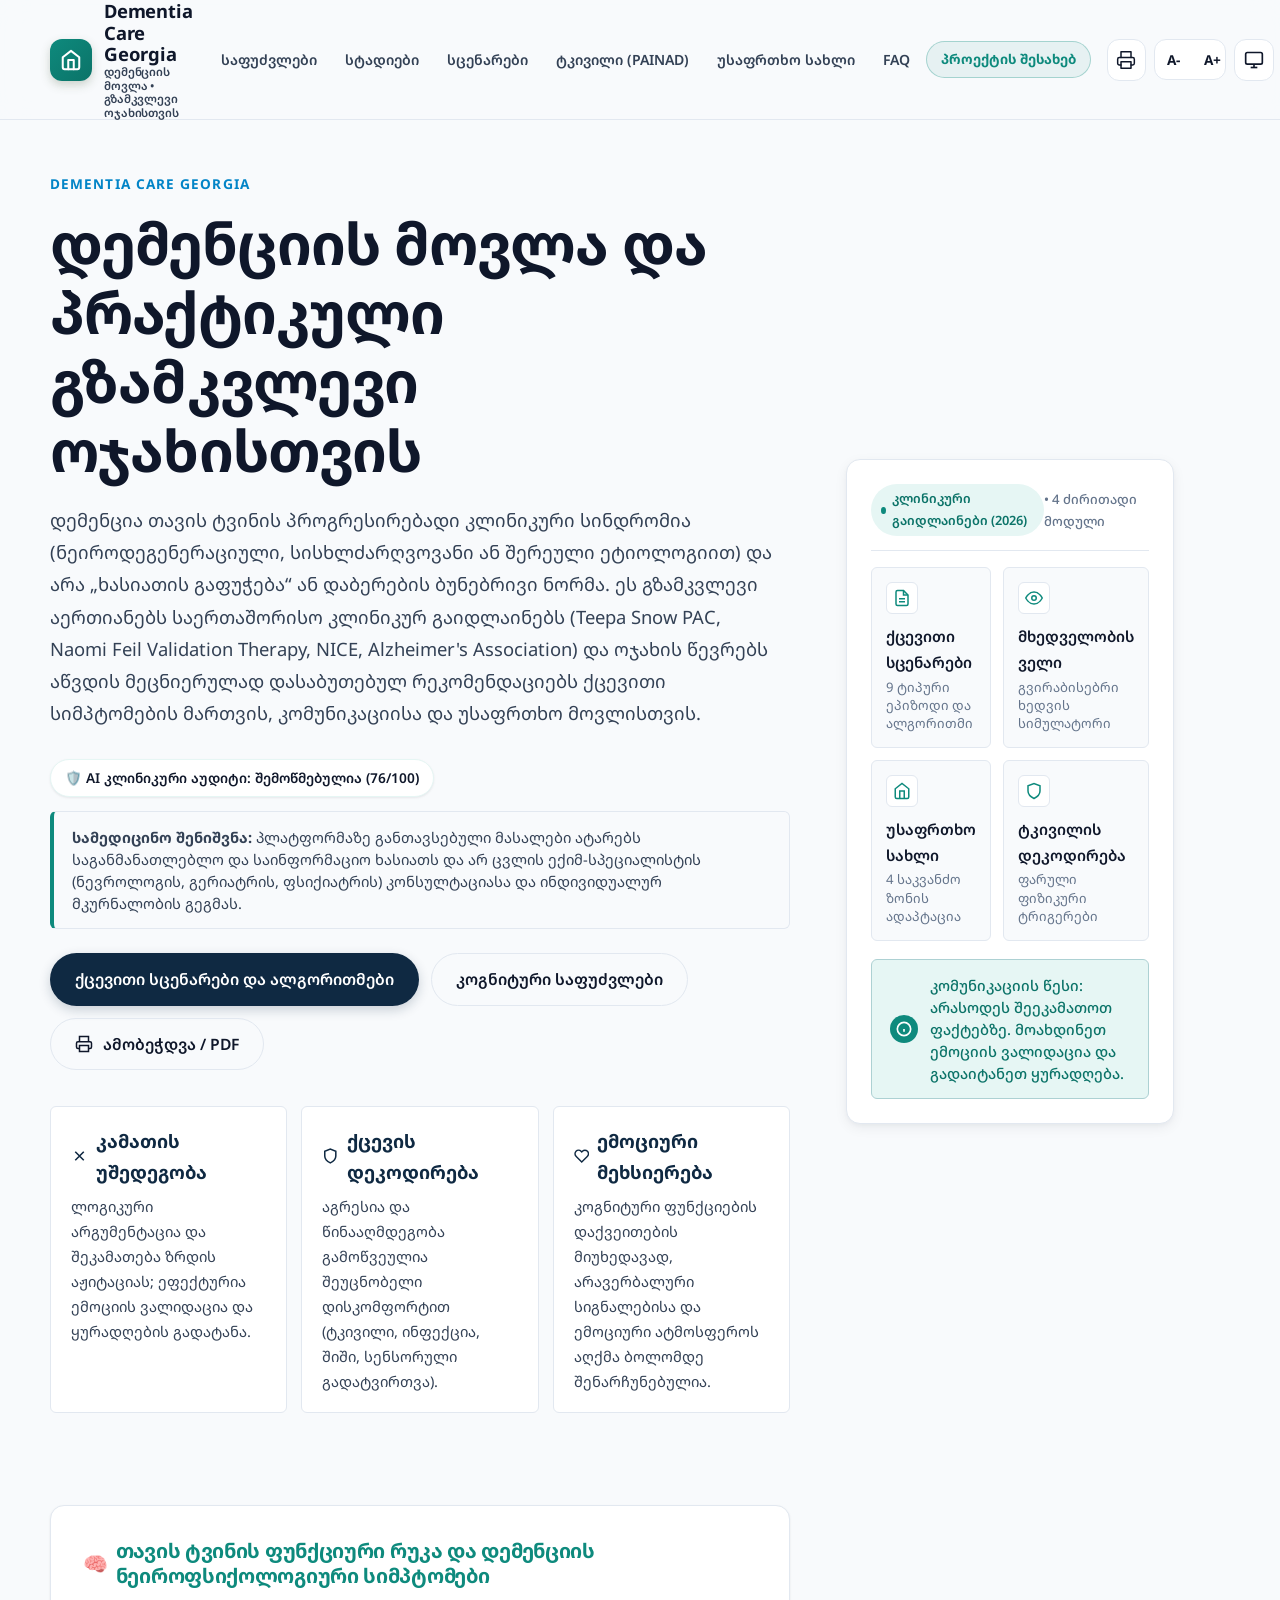
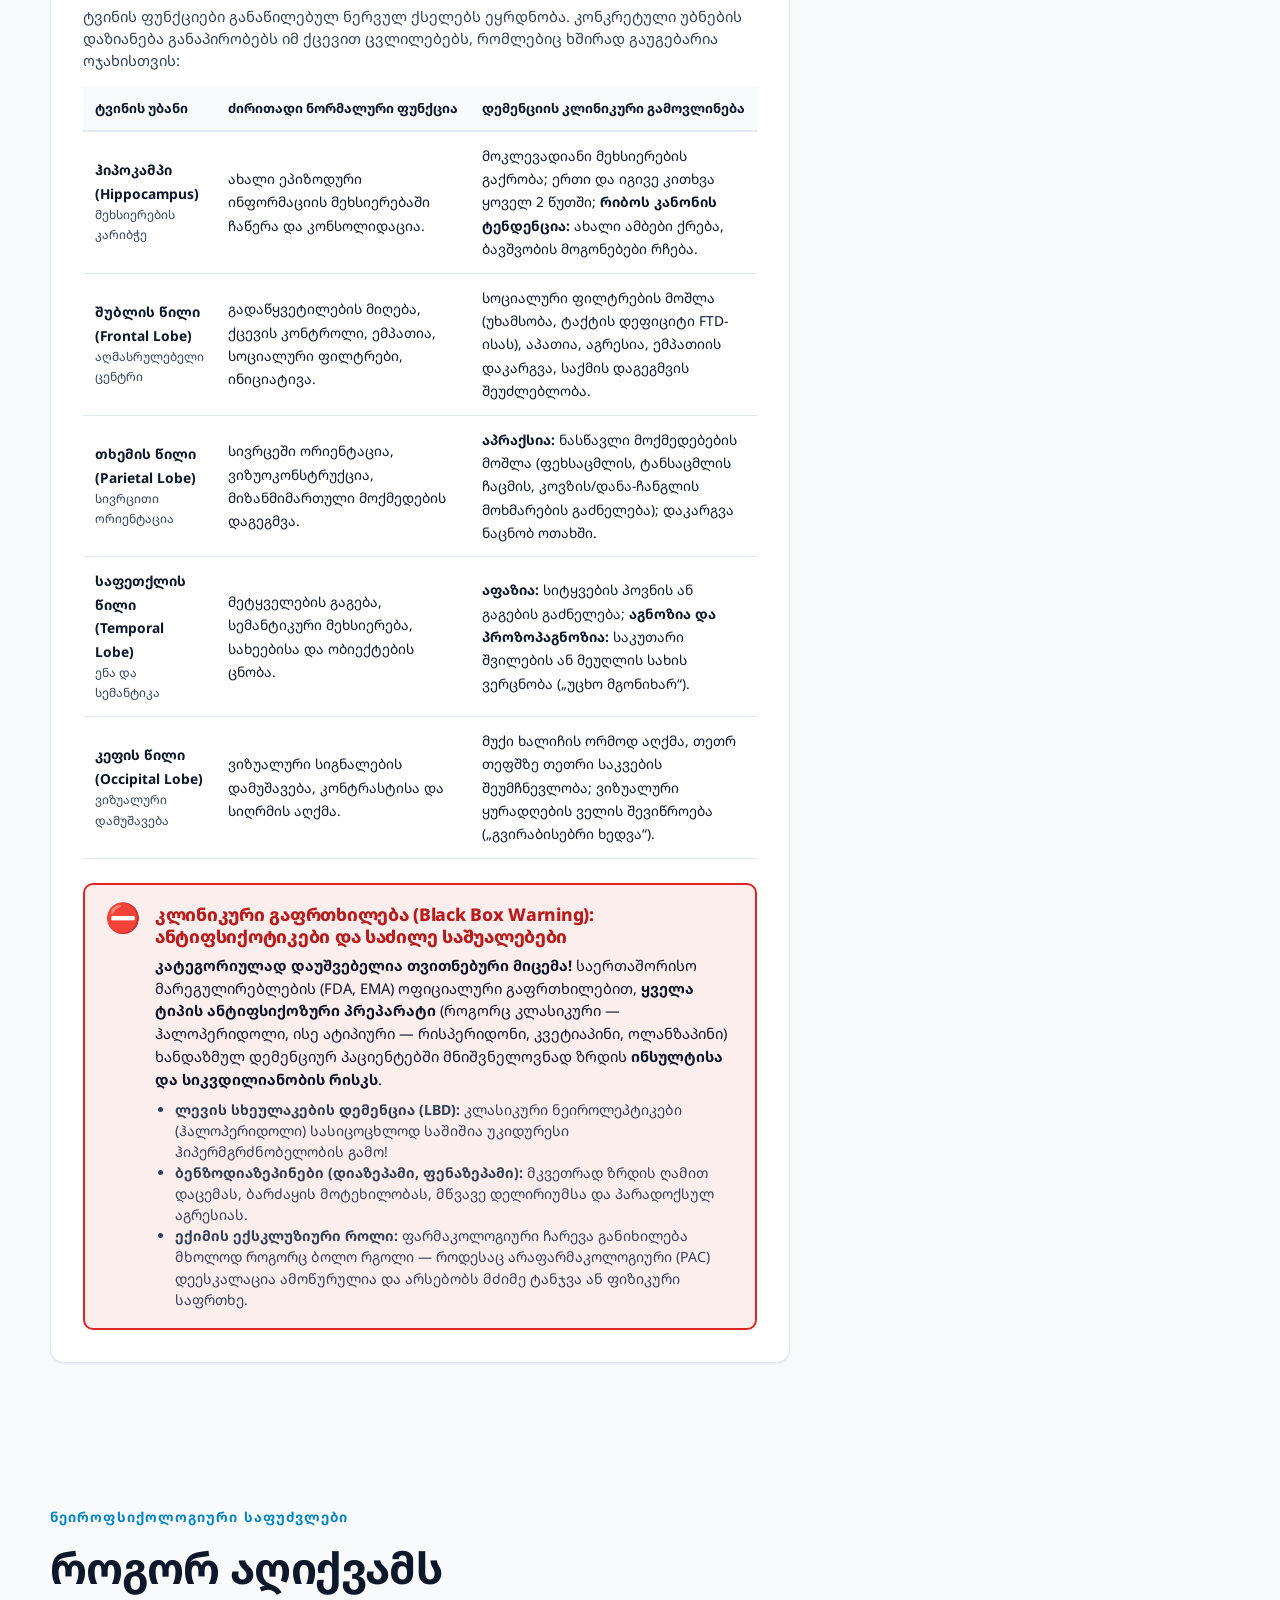
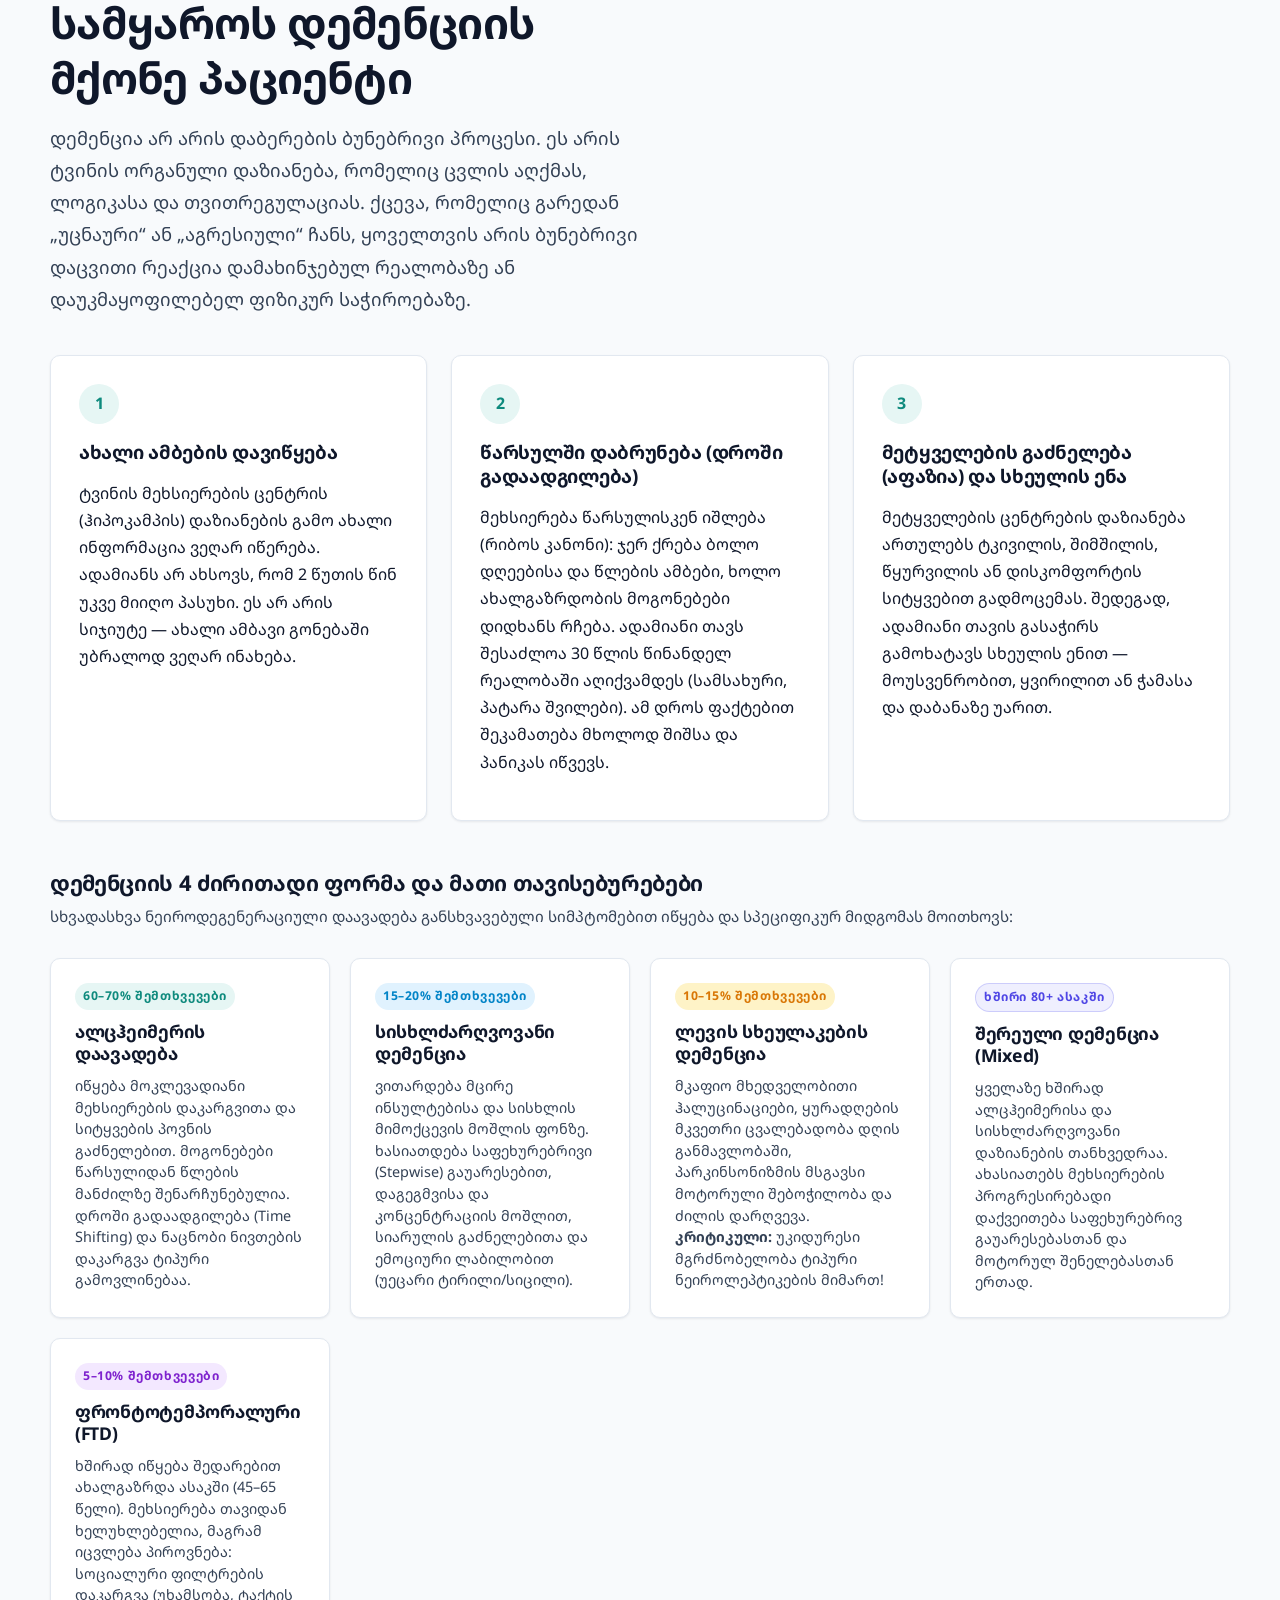
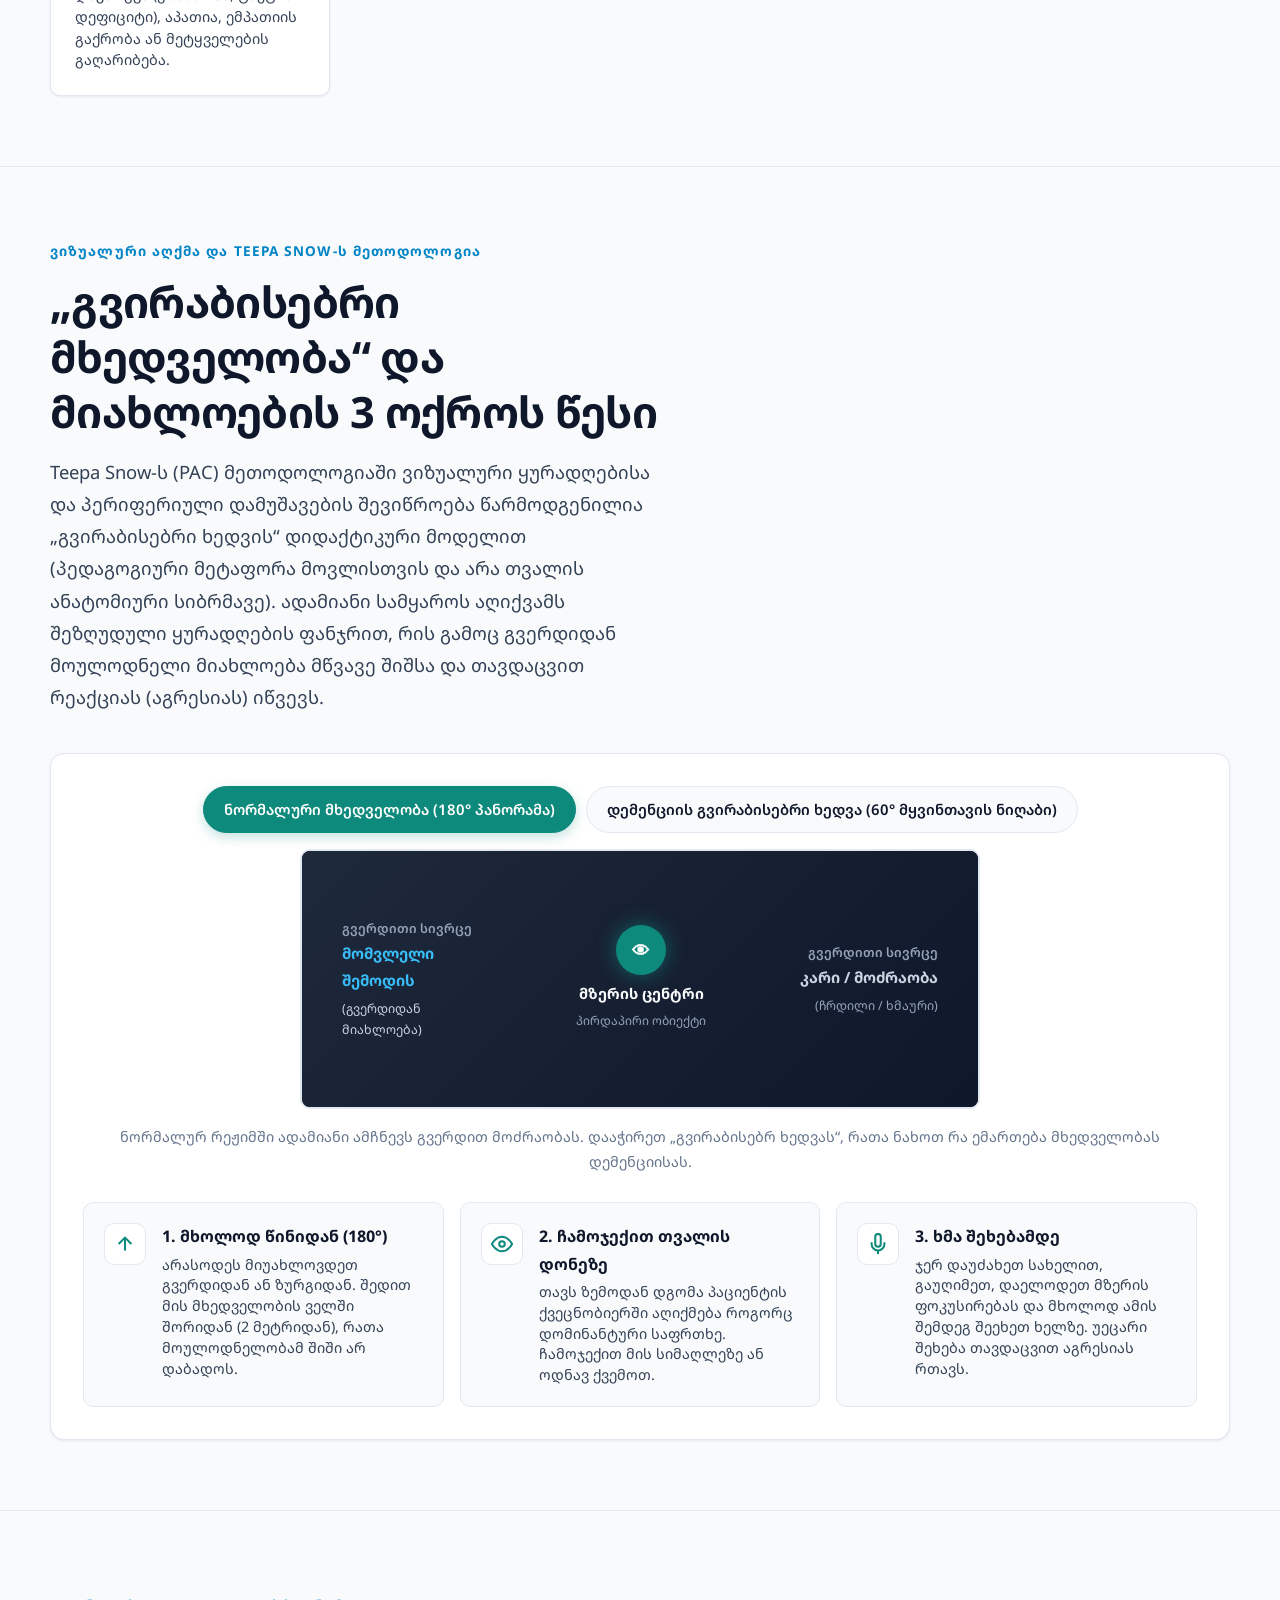
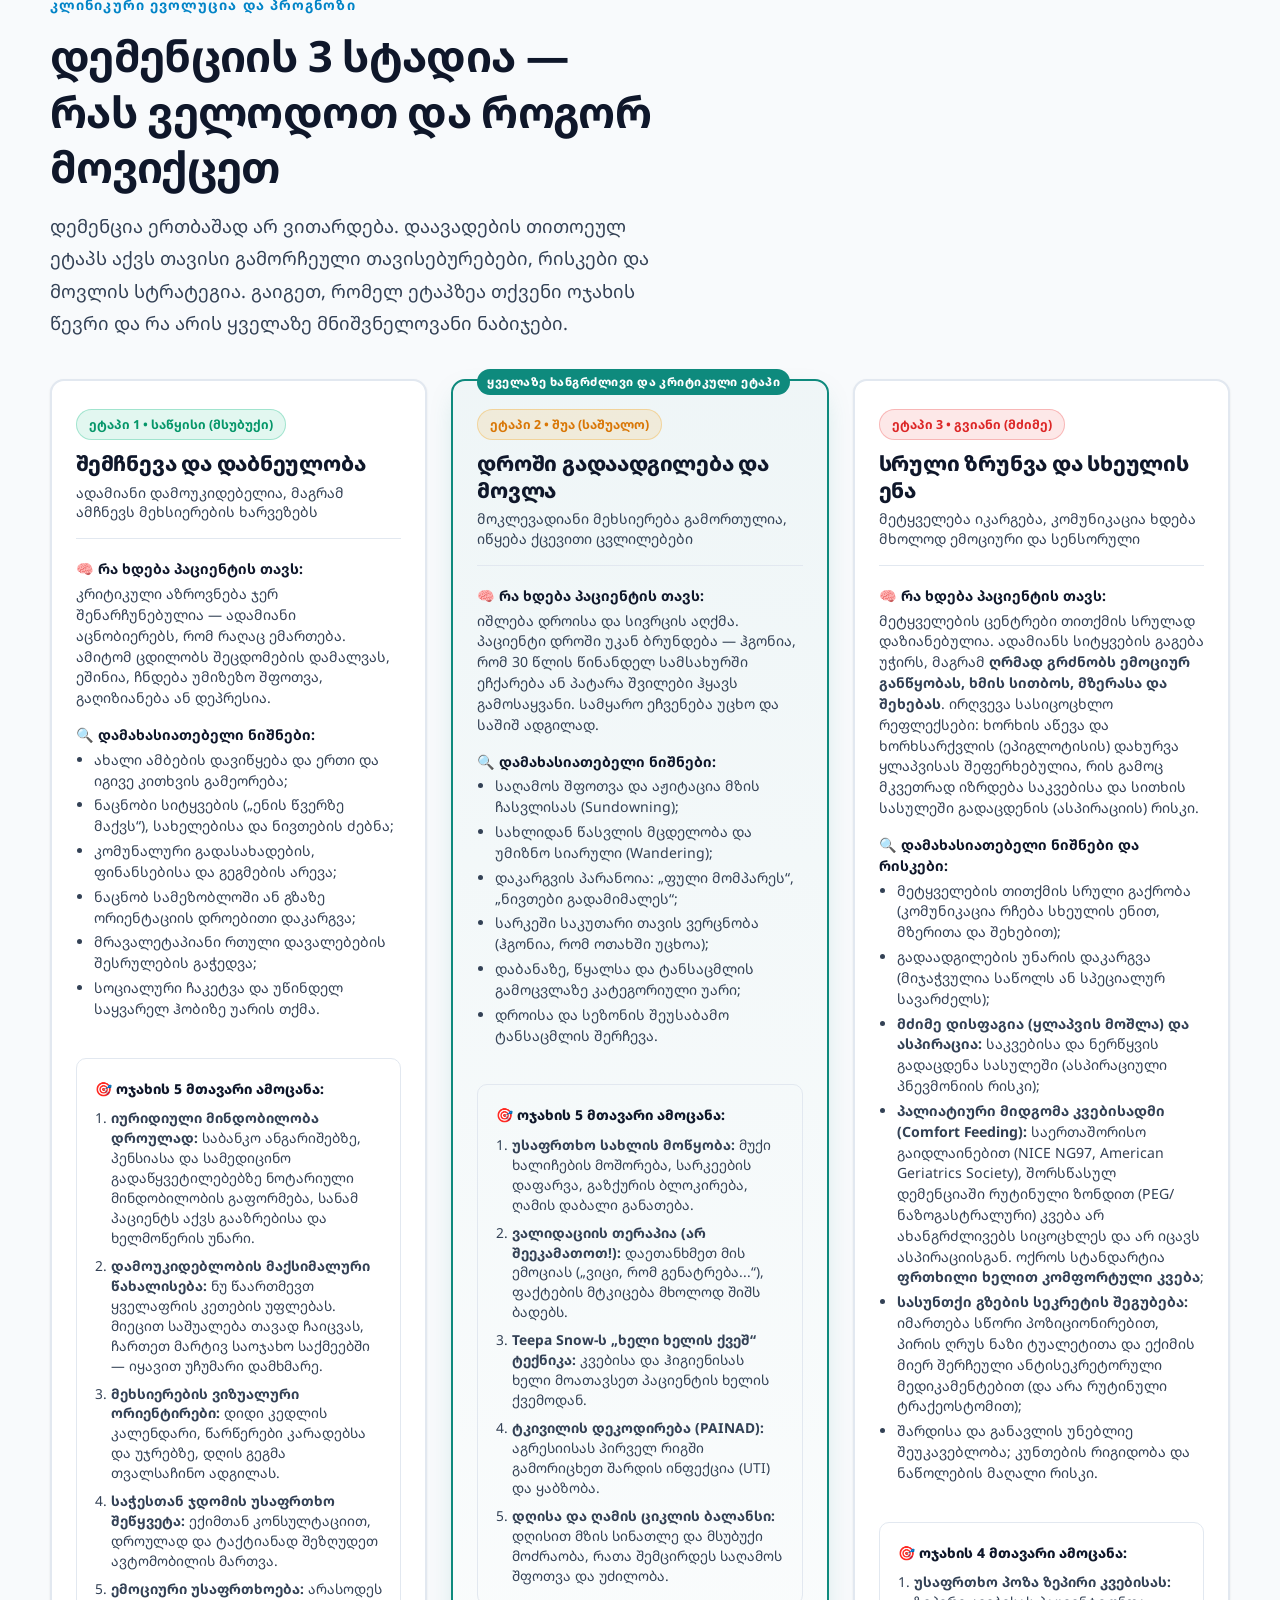
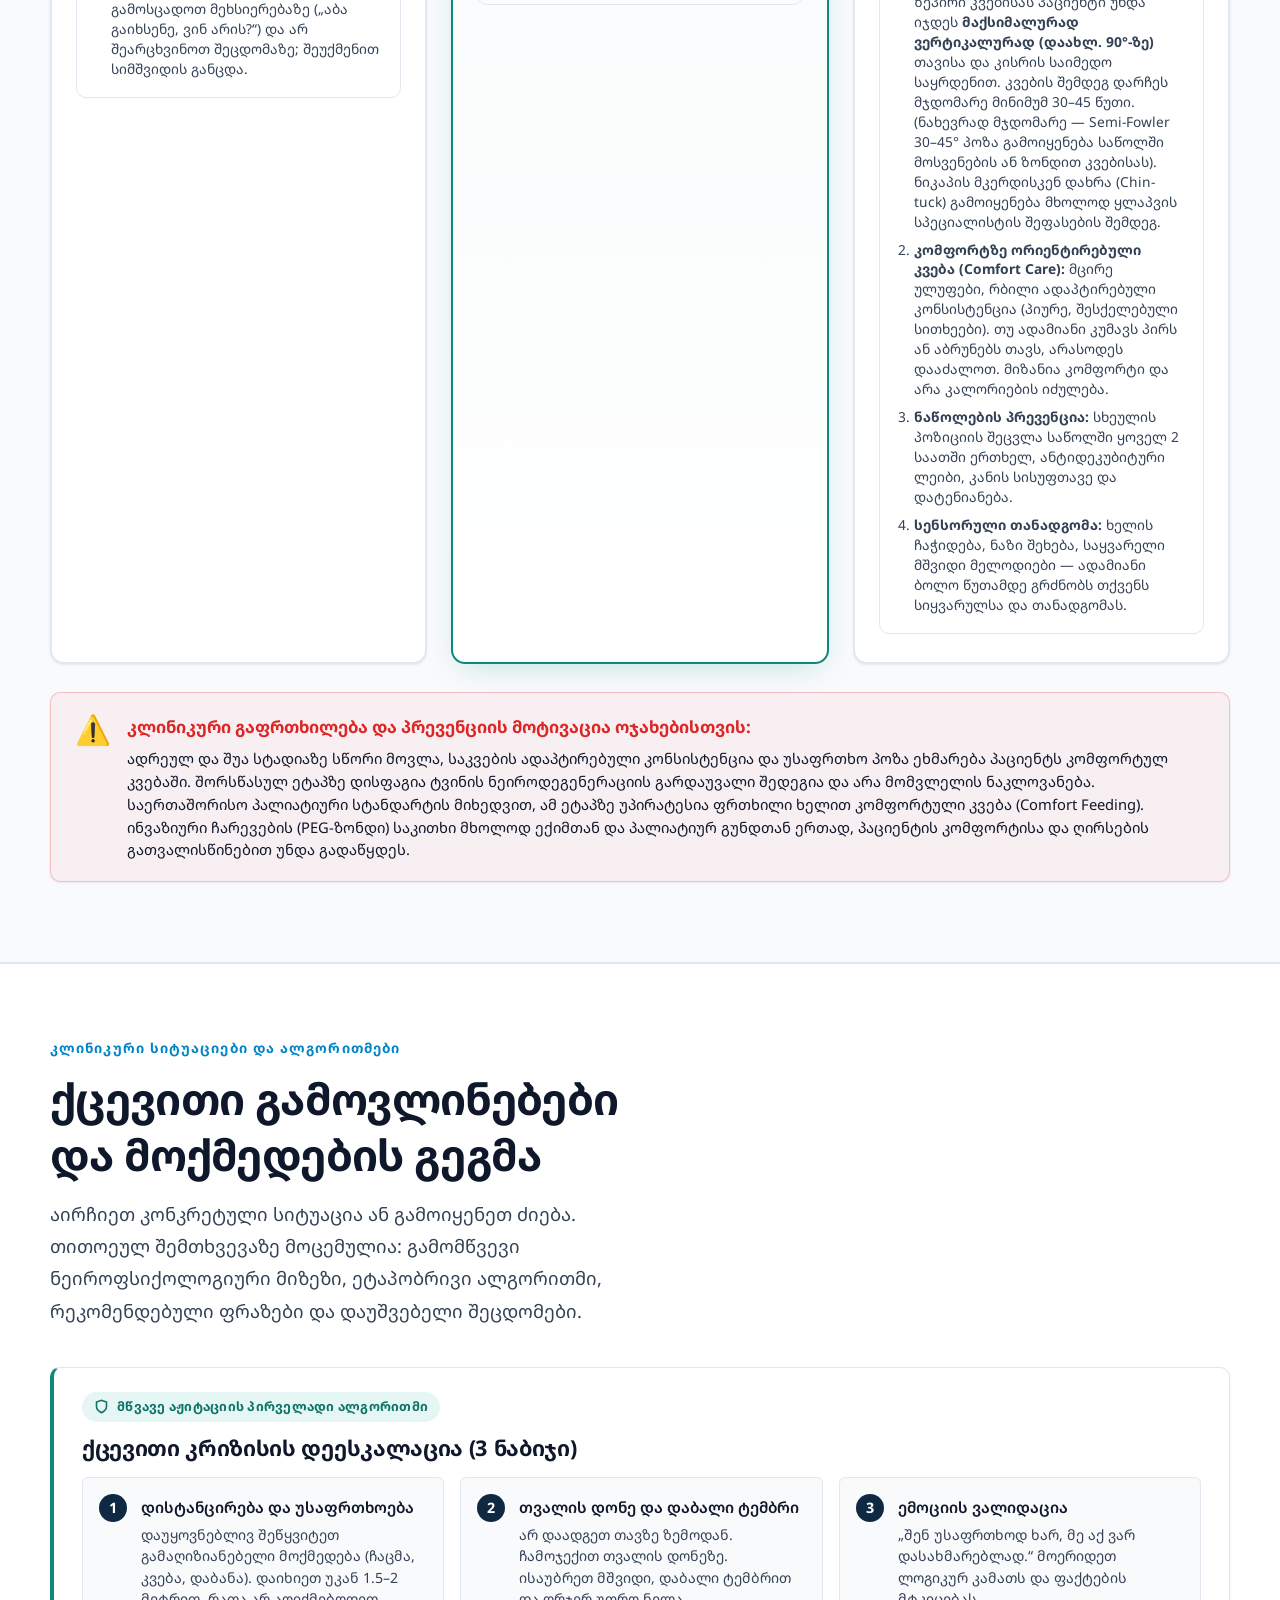
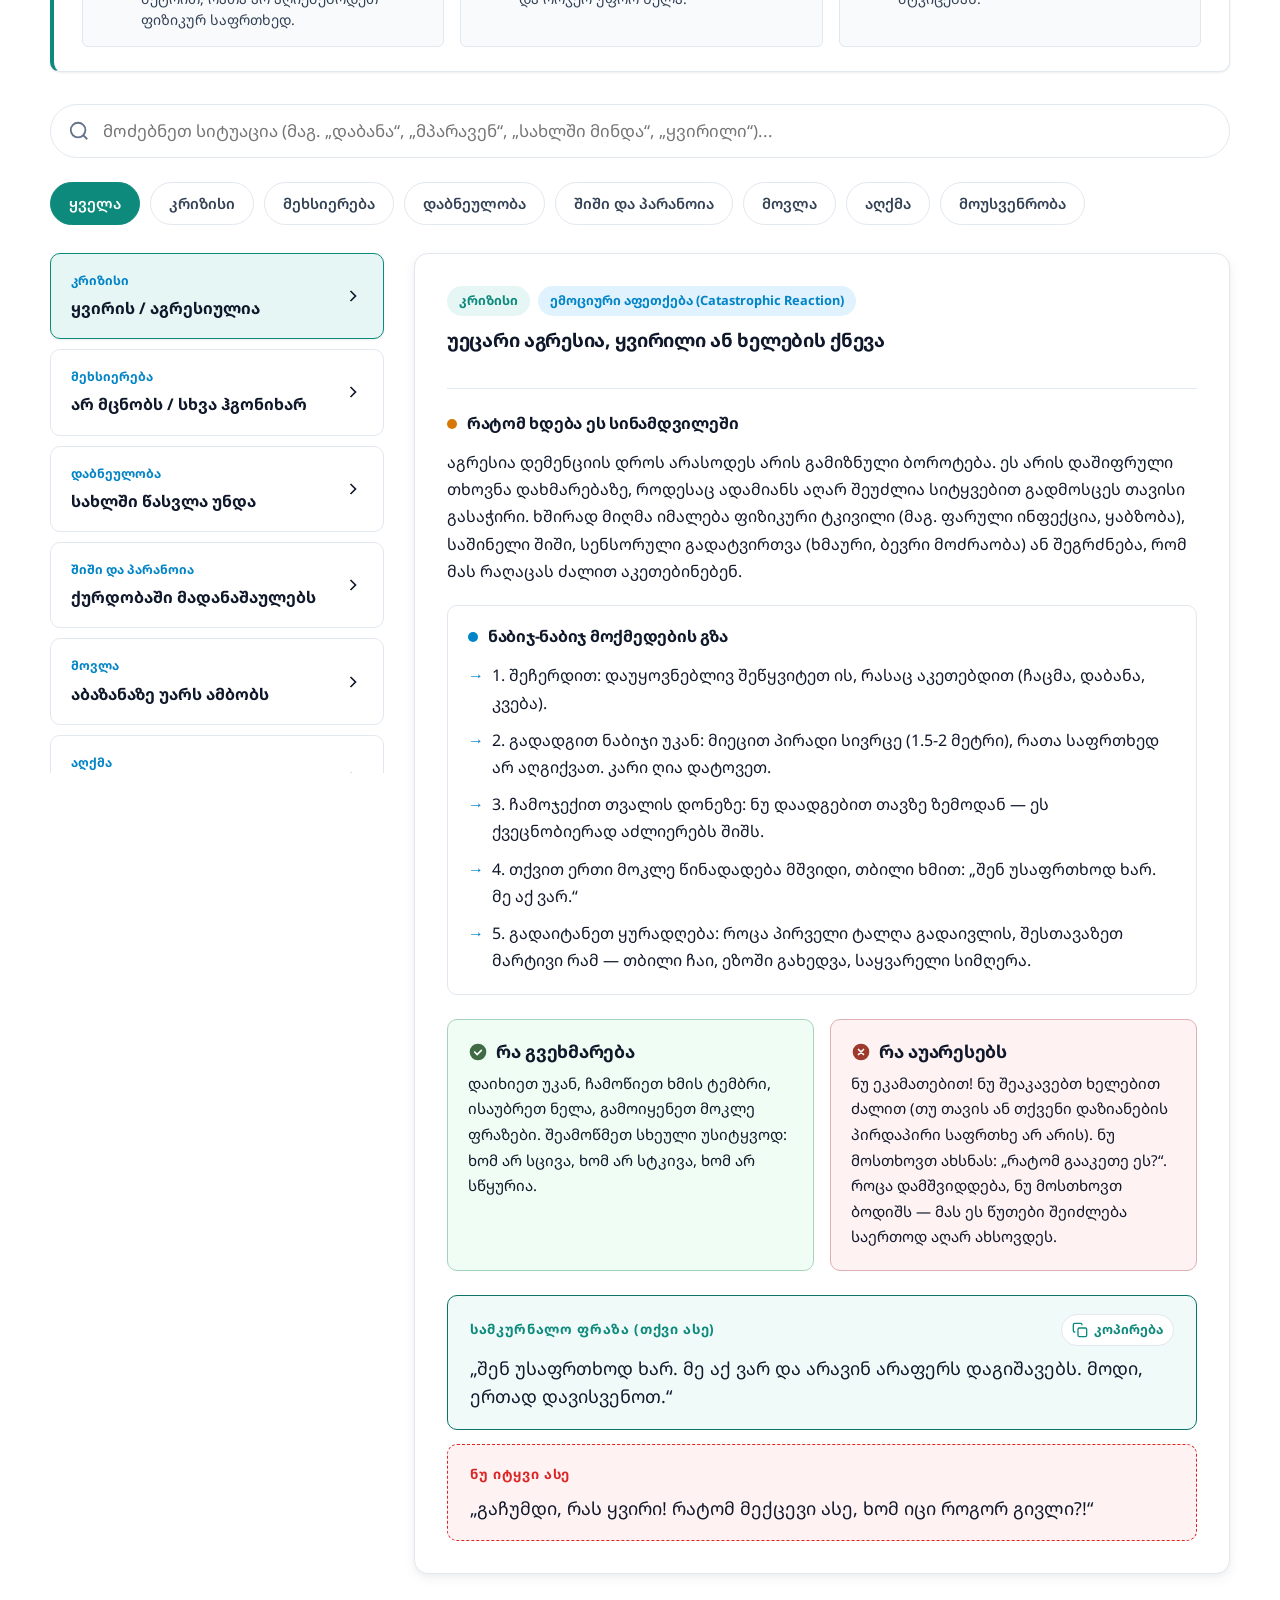
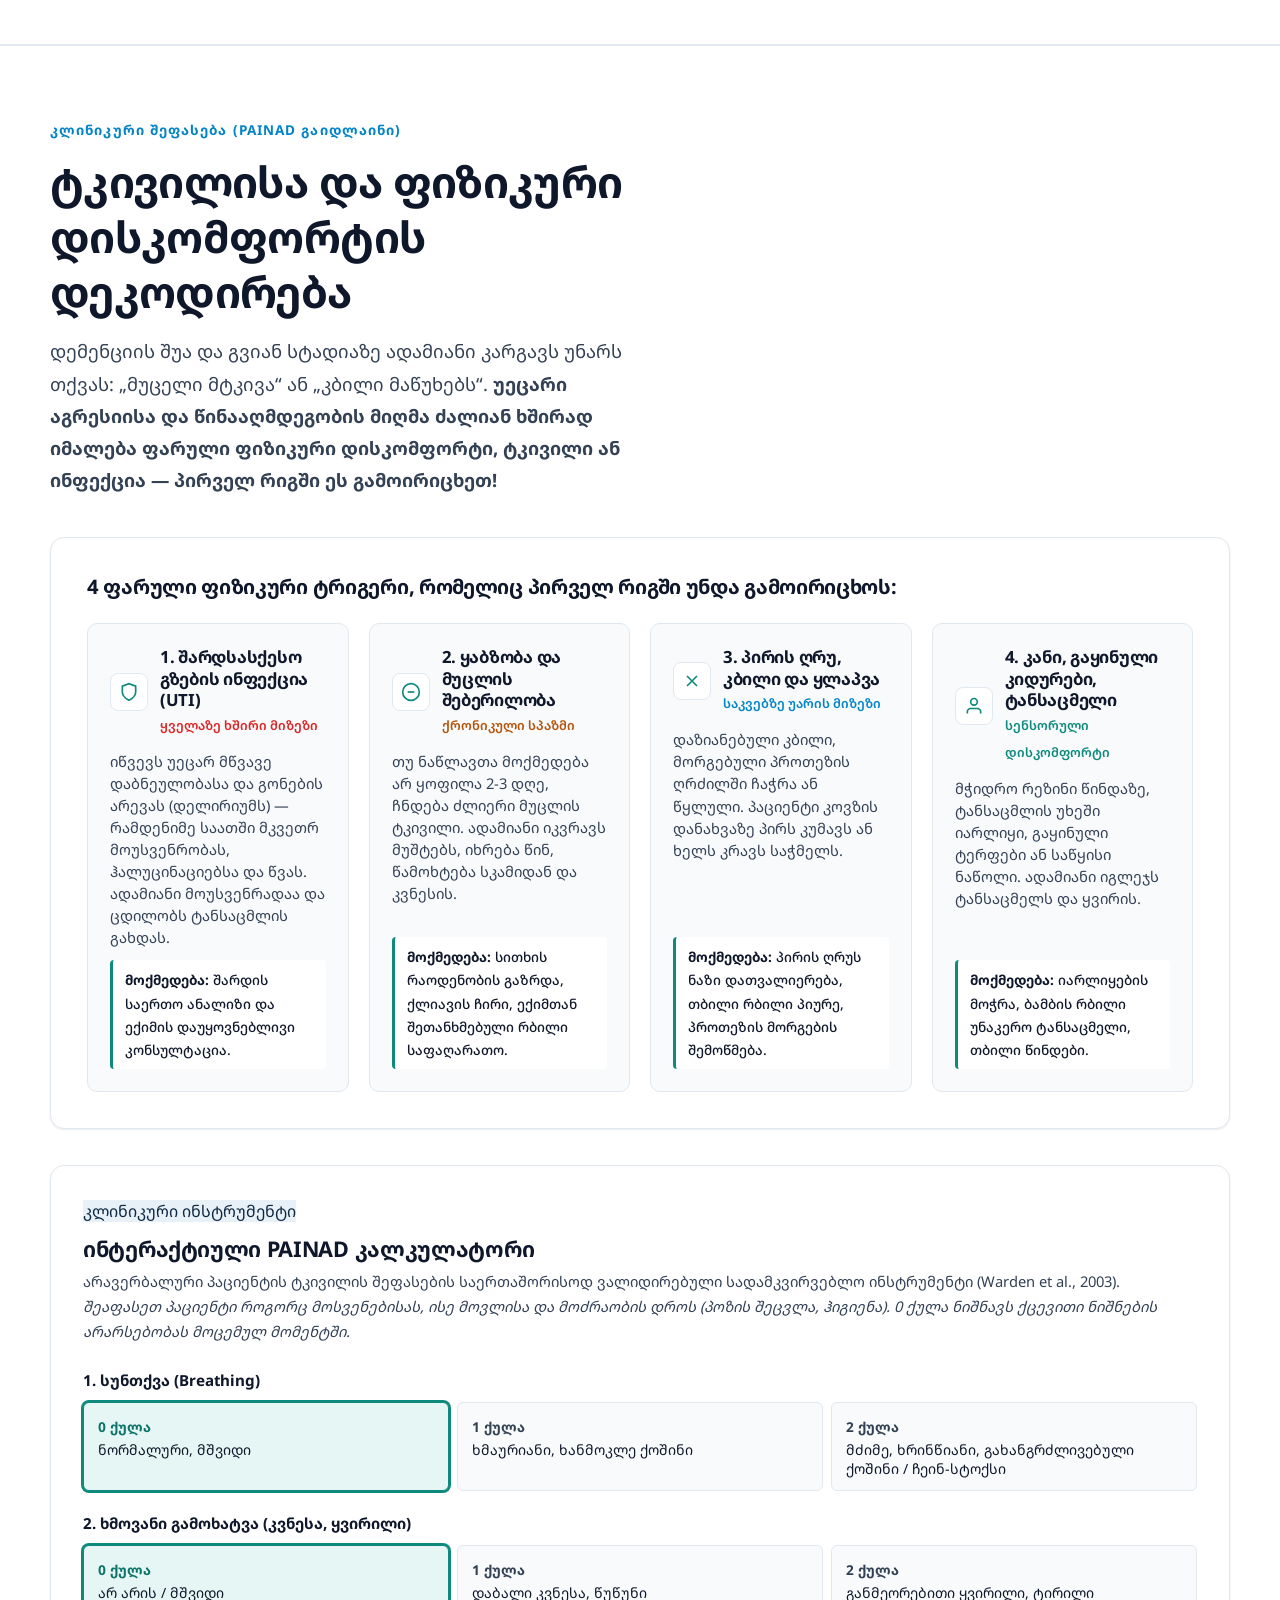
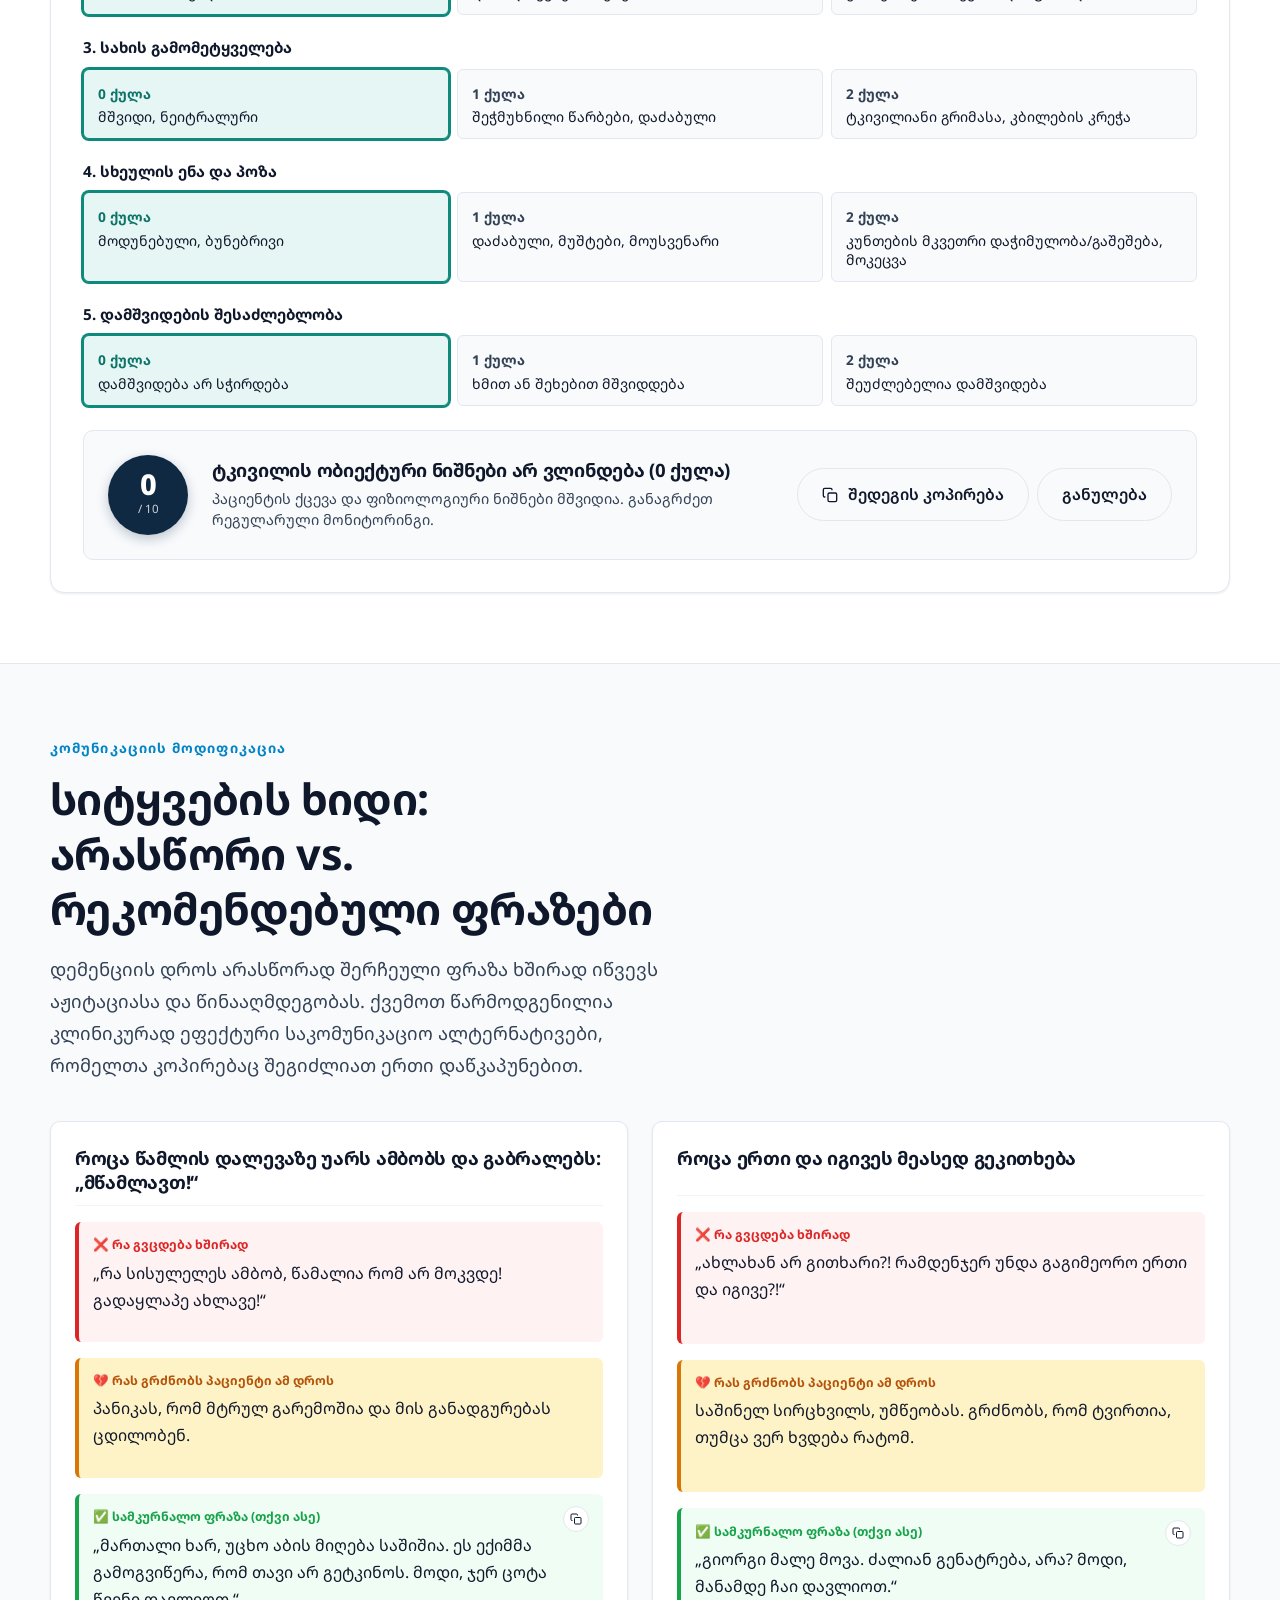
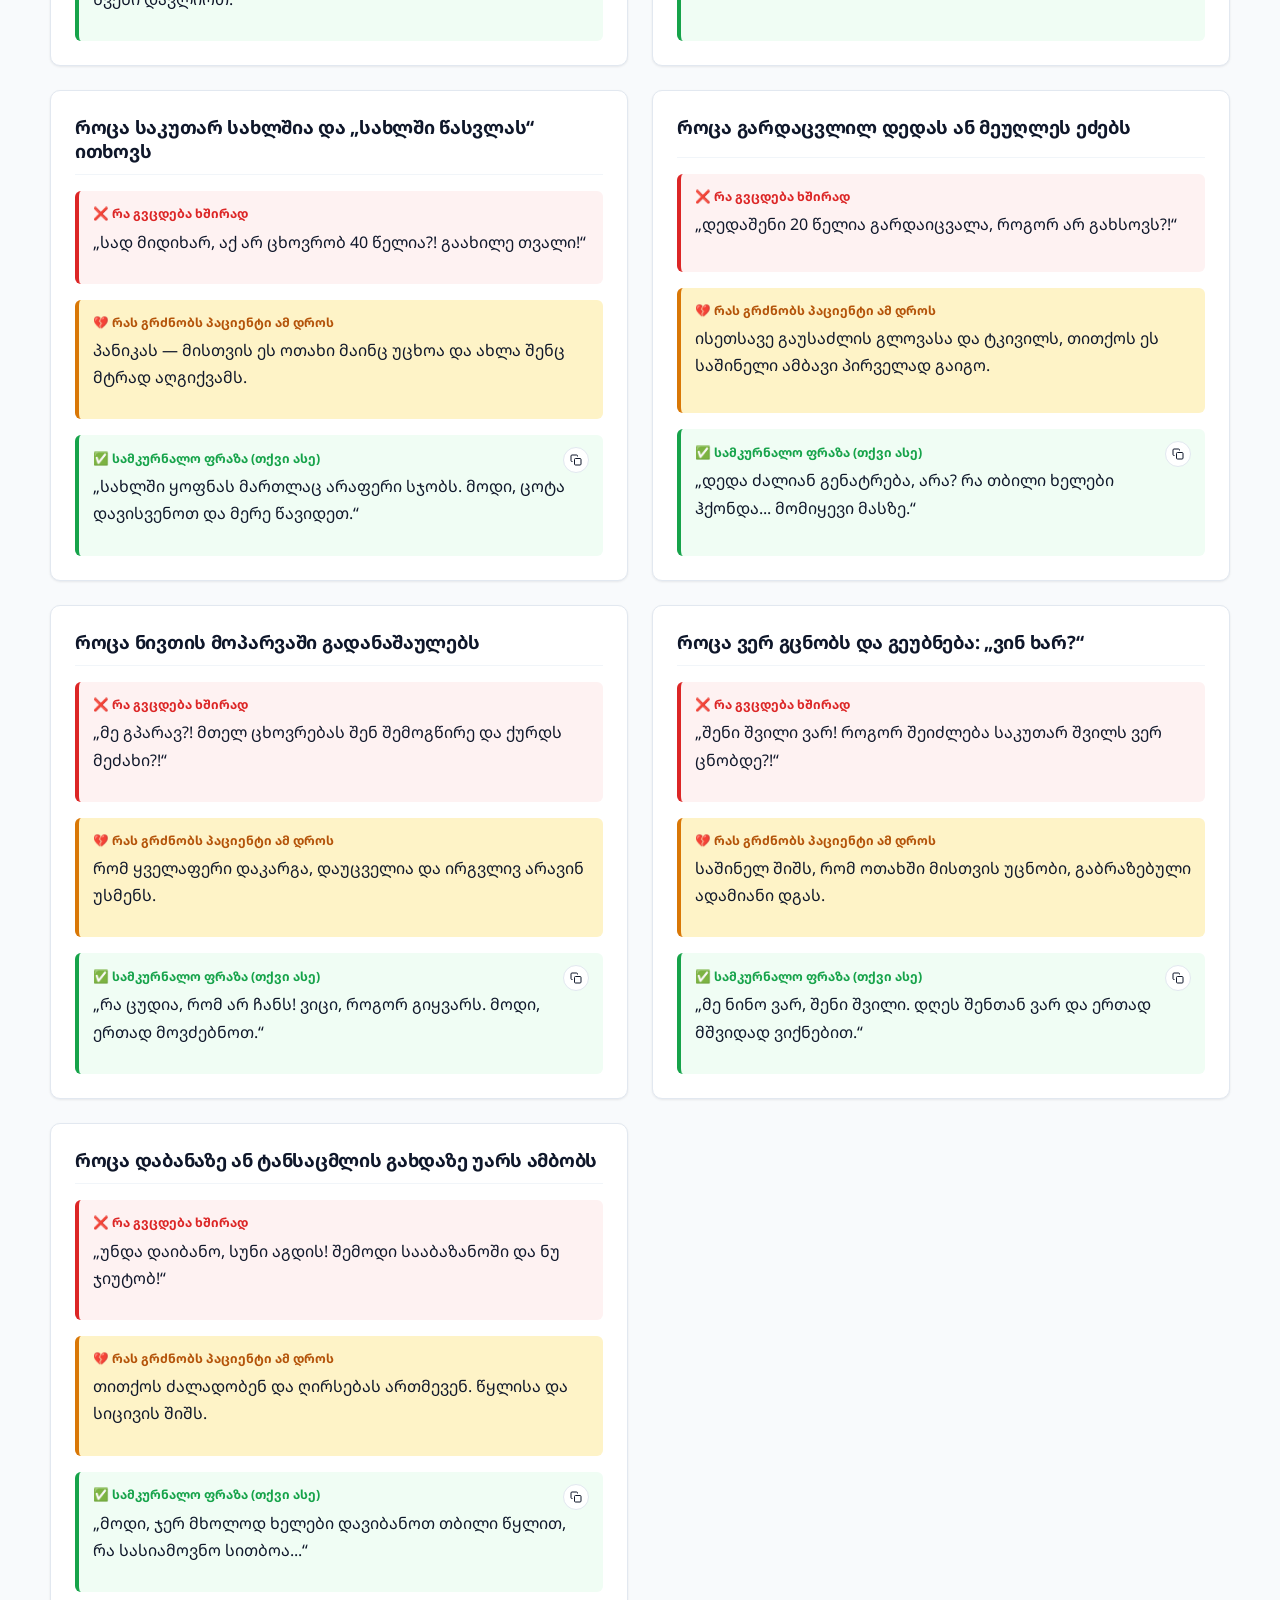
==== commit 736b1950: "branding: update project branding to Dementia Care Georgia with Georgian subtitle - Header/Navbar lo" ====
--- a/index.html
+++ b/index.html
@@ -3,28 +3,28 @@
 <head>
   <meta charset="UTF-8">
   <meta name="viewport" content="width=device-width, initial-scale=1.0">
-  <title>დემენცია ოჯახში — პრაქტიკული და კლინიკური ცნობარი</title>
-  <meta name="description" content="პრაქტიკული ცნობარი ოჯახებისთვის: დემენციის ქცევითი სიმპტომების მართვა, კომუნიკაცია, უსაფრთხო სახლის გარემო, PAINAD ტკივილის კალკულატორი და მოვლა კლინიკური გაიდლაინების მიხედვით.">
-  <meta name="keywords" content="დემენცია, ალცჰაიმერი, მოვლა, მომვლელი, Teepa Snow, Naomi Feil, PAINAD, სუნდოუნინგი, აგრესია დემენციის დროს, უსაფრთხო სახლი, დემენციის სიმპტომები, გზამკვლევი">
-  <meta name="author" content="დემენცია ოჯახში">
+  <title>Dementia Care Georgia — დემენციის მოვლა და პრაქტიკული გზამკვლევი ოჯახისთვის</title>
+  <meta name="description" content="Dementia Care Georgia: პრაქტიკული და კლინიკური გზამკვლევი ოჯახებისთვის. დემენციის ქცევითი სიმპტომების მართვა, კომუნიკაცია, უსაფრთხო სახლი, PAINAD ტკივილის კალკულატორი.">
+  <meta name="keywords" content="Dementia Care Georgia, დემენცია, ალცჰაიმერი, მოვლა, მომვლელი, Teepa Snow, Naomi Feil, PAINAD, სუნდოუნინგი, აგრესია დემენციის დროს, უსაფრთხო სახლი, დემენციის სიმპტომები, გზამკვლევი">
+  <meta name="author" content="Dementia Care Georgia">
   <link rel="canonical" href="https://dementia-care-georgia.vercel.app/">
 
   <!-- Open Graph / Facebook / Messenger / Viber -->
   <meta property="og:type" content="website">
   <meta property="og:url" content="https://dementia-care-georgia.vercel.app/">
-  <meta property="og:title" content="დემენცია ოჯახში — პრაქტიკული და კლინიკური ცნობარი">
-  <meta property="og:description" content="პრაქტიკული ცნობარი ოჯახებისთვის: დემენციის ქცევითი სიმპტომების მართვა, კომუნიკაცია, უსაფრთხო სახლის გარემო, PAINAD კალკულატორი და მოვლა.">
+  <meta property="og:title" content="Dementia Care Georgia — დემენციის მოვლა და პრაქტიკული გზამკვლევი ოჯახისთვის">
+  <meta property="og:description" content="Dementia Care Georgia: პრაქტიკული და კლინიკური გზამკვლევი ოჯახებისთვის. დემენციის ქცევითი სიმპტომების მართვა, კომუნიკაცია, უსაფრთხო სახლის გარემო, PAINAD კალკულატორი და მოვლა.">
   <meta property="og:image" content="https://dementia-care-georgia.vercel.app/og-image.png?v=2">
   <meta property="og:image:width" content="1200">
   <meta property="og:image:height" content="630">
   <meta property="og:locale" content="ka_GE">
-  <meta property="og:site_name" content="დემენცია ოჯახში">
+  <meta property="og:site_name" content="Dementia Care Georgia">
 
   <!-- Twitter -->
   <meta name="twitter:card" content="summary_large_image">
   <meta name="twitter:url" content="https://dementia-care-georgia.vercel.app/">
-  <meta name="twitter:title" content="დემენცია ოჯახში — პრაქტიკული და კლინიკური ცნობარი">
-  <meta name="twitter:description" content="პრაქტიკული ცნობარი ოჯახებისთვის: დემენციის ქცევითი სიმპტომების მართვა, კომუნიკაცია, უსაფრთხო სახლის გარემო, PAINAD კალკულატორი და მოვლა.">
+  <meta name="twitter:title" content="Dementia Care Georgia — დემენციის მოვლა და პრაქტიკული გზამკვლევი ოჯახისთვის">
+  <meta name="twitter:description" content="Dementia Care Georgia: პრაქტიკული და კლინიკური გზამკვლევი ოჯახებისთვის. დემენციის ქცევითი სიმპტომების მართვა, კომუნიკაცია, უსაფრთხო სახლის გარემო, PAINAD კალკულატორი და მოვლა.">
   <meta name="twitter:image" content="https://dementia-care-georgia.vercel.app/og-image.png?v=2">
   
   <!-- Favicons & Touch Icons -->
@@ -46,7 +46,7 @@
         "@type": "MedicalWebPage",
         "@id": "https://dementia-care-georgia.vercel.app/#webpage",
         "url": "https://dementia-care-georgia.vercel.app/",
-        "name": "დემენცია ოჯახში — პრაქტიკული და კლინიკური ცნობარი",
+        "name": "Dementia Care Georgia — დემენციის მოვლა და პრაქტიკული გზამკვლევი ოჯახისთვის",
         "description": "საინფორმაციო და პრაქტიკული ცნობარი დემენციის, ალცჰეიმერისა და მონათესავე მდგომარეობების მქონე პირთა ოჯახის წევრებისა და მომვლელებისთვის.",
         "inLanguage": "ka",
         "about": {
@@ -113,14 +113,17 @@
   <!-- Header -->
   <header class="site-header">
     <div class="wrap header-inner">
-      <a class="brand" href="#top" aria-label="დემენცია ოჯახში — მთავარი გვერდი">
+      <a class="brand" href="#top" aria-label="Dementia Care Georgia — მთავარი გვერდი">
         <span class="brand-icon" aria-hidden="true">
           <svg width="22" height="22" viewBox="0 0 24 24" fill="none" stroke="currentColor" stroke-width="2.2" stroke-linecap="round" stroke-linejoin="round">
             <path d="M3 9l9-7 9 7v11a2 2 0 0 1-2 2H5a2 2 0 0 1-2-2z"/>
             <polyline points="9 22 9 12 15 12 15 22"/>
           </svg>
         </span>
-        <span class="brand-text">დემენცია ოჯახში</span>
+        <span class="brand-text-wrap">
+          <span class="brand-title">Dementia Care Georgia</span>
+          <span class="brand-subtitle">დემენციის მოვლა • გზამკვლევი ოჯახისთვის</span>
+        </span>
       </a>
 
       <!-- Desktop Main Navigation -->
@@ -232,8 +235,8 @@
     <section class="hero" id="top">
       <div class="wrap hero-grid">
         <div>
-          <span class="eyebrow">საინფორმაციო და პრაქტიკული პორტალი</span>
-          <h1>დემენციის მართვა და მოვლა ოჯახურ გარემოში</h1>
+          <span class="eyebrow">Dementia Care Georgia</span>
+          <h1>დემენციის მოვლა და პრაქტიკული გზამკვლევი ოჯახისთვის</h1>
           <p class="lead">
             დემენცია თავის ტვინის პროგრესირებადი კლინიკური სინდრომია (ნეიროდეგენერაციული, სისხლძარღვოვანი ან შერეული ეტიოლოგიით) და არა „ხასიათის გაფუჭება“ ან დაბერების ბუნებრივი ნორმა. ეს გზამკვლევი აერთიანებს საერთაშორისო კლინიკურ გაიდლაინებს (Teepa Snow PAC, Naomi Feil Validation Therapy, NICE, Alzheimer's Association) და ოჯახის წევრებს აწვდის მეცნიერულად დასაბუთებულ რეკომენდაციებს ქცევითი სიმპტომების მართვის, კომუნიკაციისა და უსაფრთხო მოვლისთვის.
           </p>
@@ -289,7 +292,7 @@
                 <svg width="18" height="18" viewBox="0 0 24 24" fill="none" stroke="currentColor" stroke-width="2"><path d="M14 2H6a2 2 0 0 0-2 2v16a2 2 0 0 0 2 2h12a2 2 0 0 0 2-2V8z"/><polyline points="14 2 14 8 20 8"/><line x1="16" y1="13" x2="8" y2="13"/><line x1="16" y1="17" x2="8" y2="17"/></svg>
               </div>
               <strong>ქცევითი სცენარები</strong>
-              <span>8 ტიპური ეპიზოდი და ალგორითმი</span>
+              <span>9 ტიპური ეპიზოდი და ალგორითმი</span>
             </a>
 
             <a href="#vision-approach" class="hero-module-item">
@@ -1556,9 +1559,12 @@
   <footer class="site-footer">
     <div class="wrap footer-grid">
       <div>
-        <h3 style="font-size: 1.3rem; margin-bottom: 8px;">დემენცია ოჯახში</h3>
+        <h3 style="font-size: 1.3rem; margin-bottom: 4px;">Dementia Care Georgia</h3>
+        <p style="font-size: 0.95rem; font-weight: 600; color: var(--teal); margin-bottom: 8px;">
+          დემენციის მოვლა და პრაქტიკული გზამკვლევი ოჯახისთვის
+        </p>
         <p>
-          საინფორმაციო და პრაქტიკული ცნობარი დემენციის, ალცჰეიმერისა და მონათესავე მდგომარეობების მქონე პირთა ოჯახის წევრებისა და მომვლელებისთვის.
+          საინფორმაციო და პრაქტიკული გზამკვლევი დემენციის, ალცჰაიმერისა და მონათესავე მდგომარეობების მქონე პირთა ოჯახის წევრებისა და მომვლელებისთვის.
         </p>
         <p style="font-size: 0.88rem; color: var(--ink-muted);">
           <strong>პასუხისმგებლობის შეზღუდვა:</strong> პორტალზე განთავსებული მასალები ატარებს საგანმანათლებლო და საინფორმაციო ხასიათს და ეფუძნება საერთაშორისო კლინიკურ გაიდლაინებს (Teepa Snow, Naomi Feil, Alzheimer's Association). ინფორმაცია არ წარმოადგენს სამედიცინო დიაგნოზს ან მკურნალობის დანიშნულებას და არ ცვლის კვალიფიციური ექიმ-სპეციალისტის კონსულტაციას.
@@ -1591,7 +1597,7 @@
         <strong>სამედიცინო გამჭვირვალობა:</strong> პორტალი შექმნილია Google Antigravity-ს ხელოვნური ინტელექტის გარემოში საერთაშორისო გაიდლაინებზე (Teepa Snow, Naomi Feil, NICE, Alzheimer's Association) დაყრდნობით. ინფორმაცია ატარებს მხოლოდ საგანმანათლებლო-დამხმარე ხასიათს და არ ანაცვლებს ექიმის დანიშნულებას.
       </div>
       <div class="footer-copy-row">
-        <span>© <span id="copyrightYear">2026</span> დემენცია ოჯახში.</span>
+        <span>© <span id="copyrightYear">2026</span> Dementia Care Georgia — დემენცია ოჯახში.</span>
         <button class="footer-about-btn" id="footerAboutBtn" type="button">✨ პროექტის შესახებ, Google Antigravity & კონფიდენციალურობა</button>
       </div>
     </div>
--- a/css/styles.css
+++ b/css/styles.css
@@ -239,6 +239,43 @@
 .brand:hover {
   text-decoration: none;
   opacity: 0.92;
+}
+
+.brand-text-wrap {
+  display: flex;
+  flex-direction: column;
+  line-height: 1.18;
+}
+
+.brand-title {
+  font-family: var(--font-serif);
+  font-weight: 700;
+  font-size: 1.15rem;
+  letter-spacing: -0.01em;
+  color: var(--ink);
+}
+
+.brand-subtitle {
+  font-family: var(--font-sans);
+  font-size: 0.72rem;
+  font-weight: 600;
+  color: var(--ink-soft);
+  letter-spacing: -0.01em;
+}
+
+@media (max-width: 640px) {
+  .brand-title {
+    font-size: 1.05rem;
+  }
+  .brand-subtitle {
+    font-size: 0.68rem;
+  }
+}
+
+@media (max-width: 480px) {
+  .brand-subtitle {
+    display: none;
+  }
 }
 
 .brand-icon {
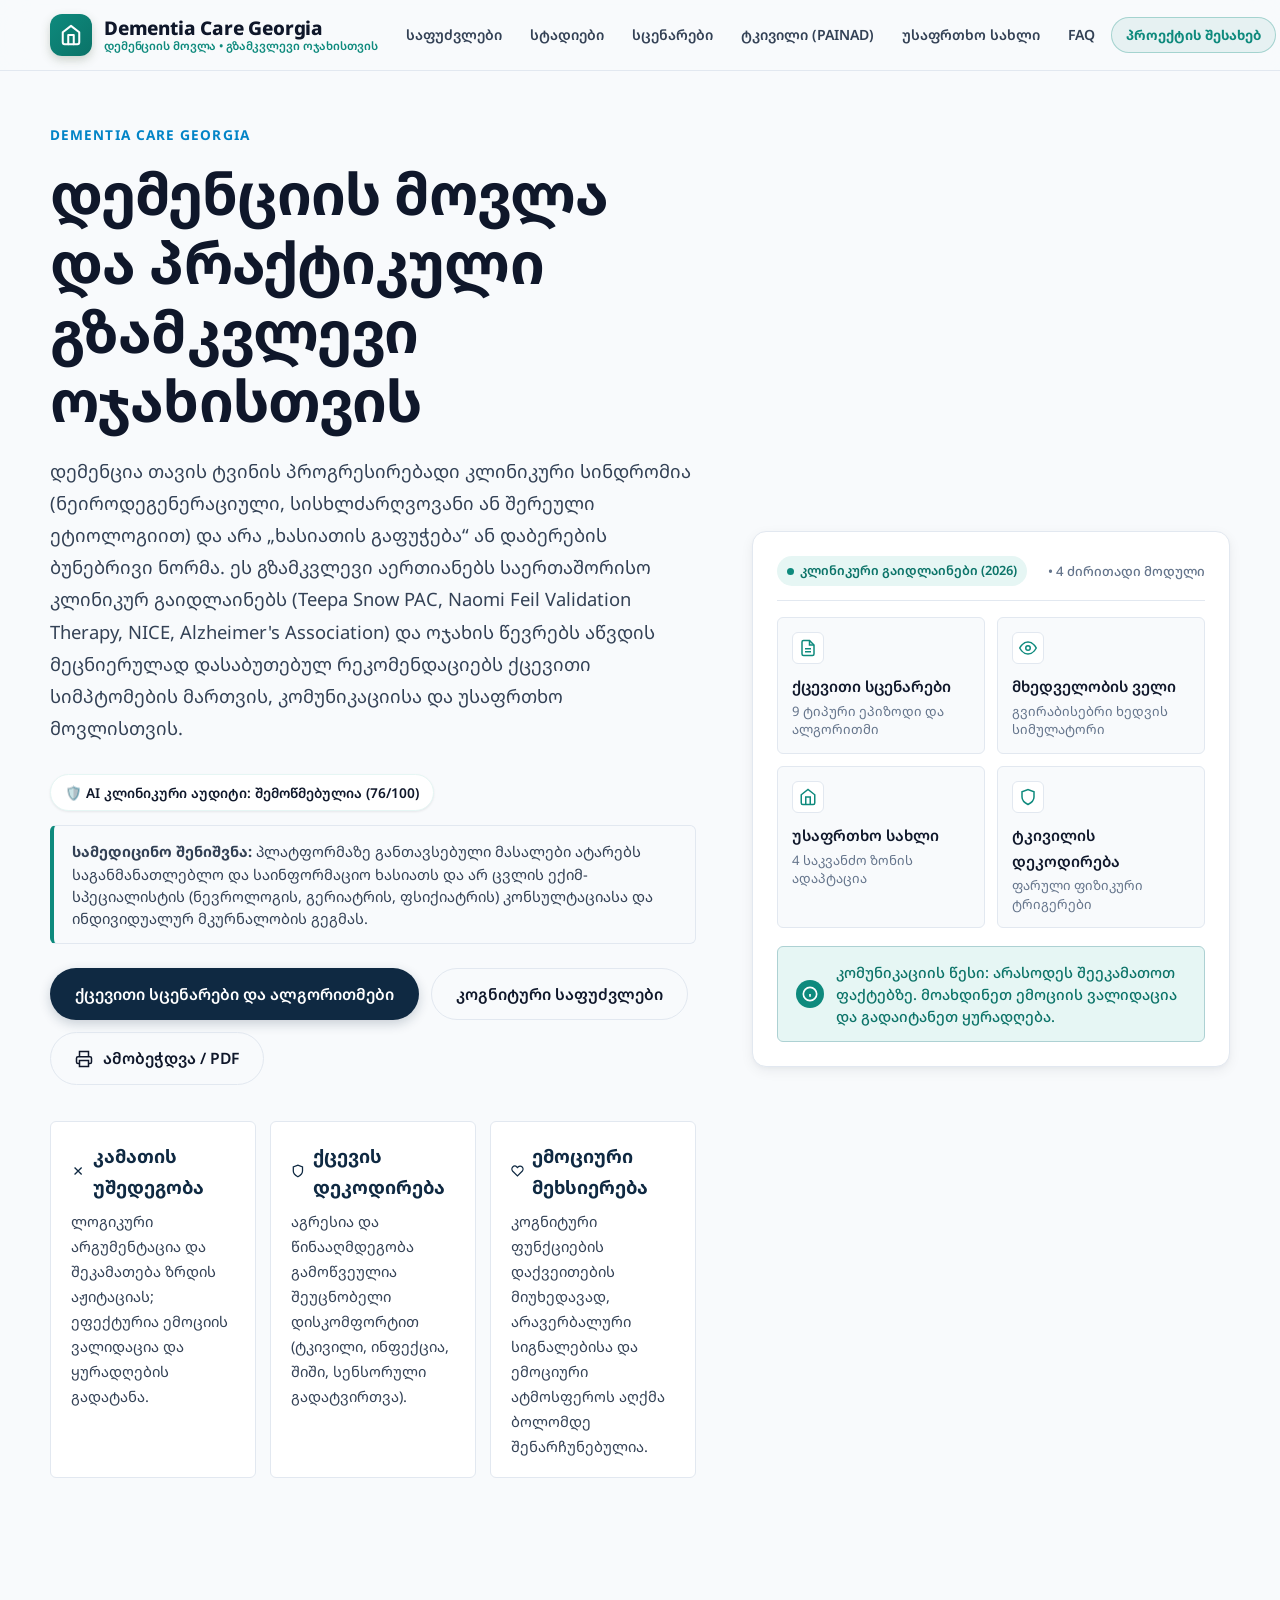
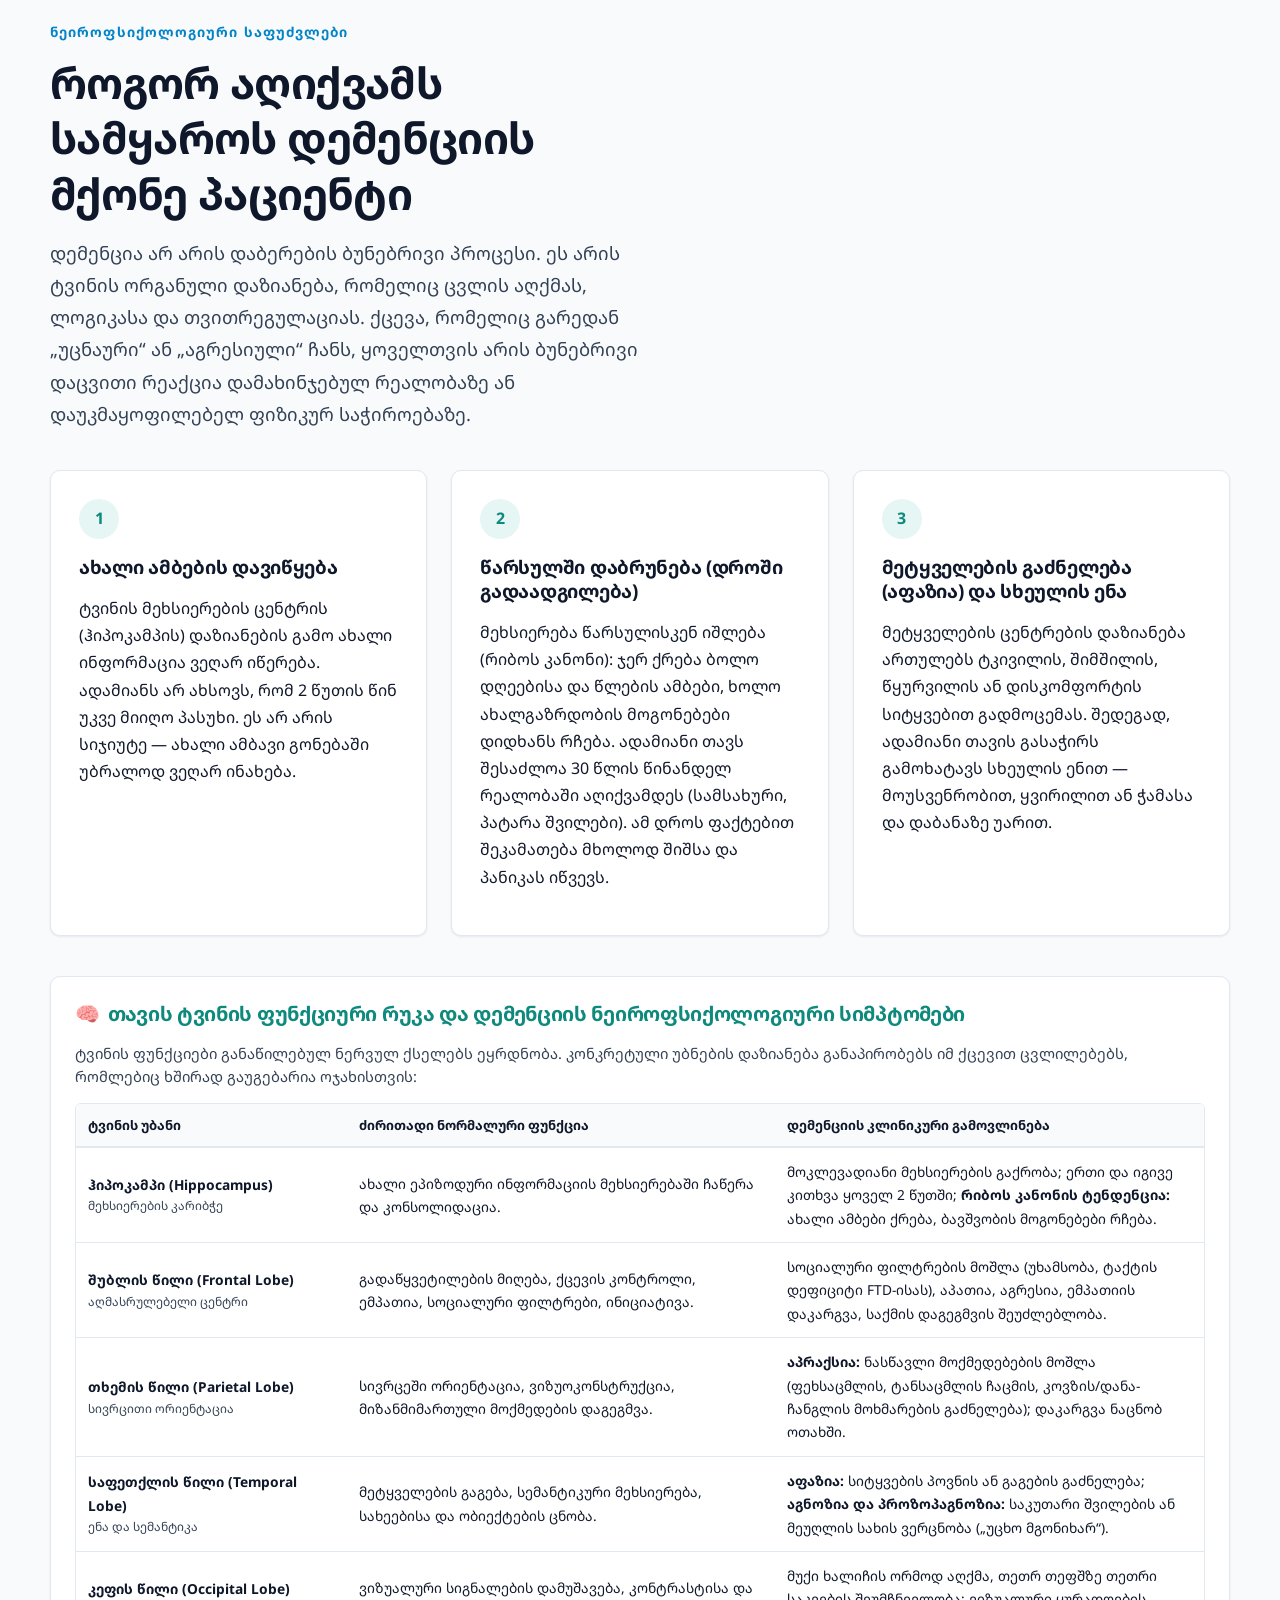
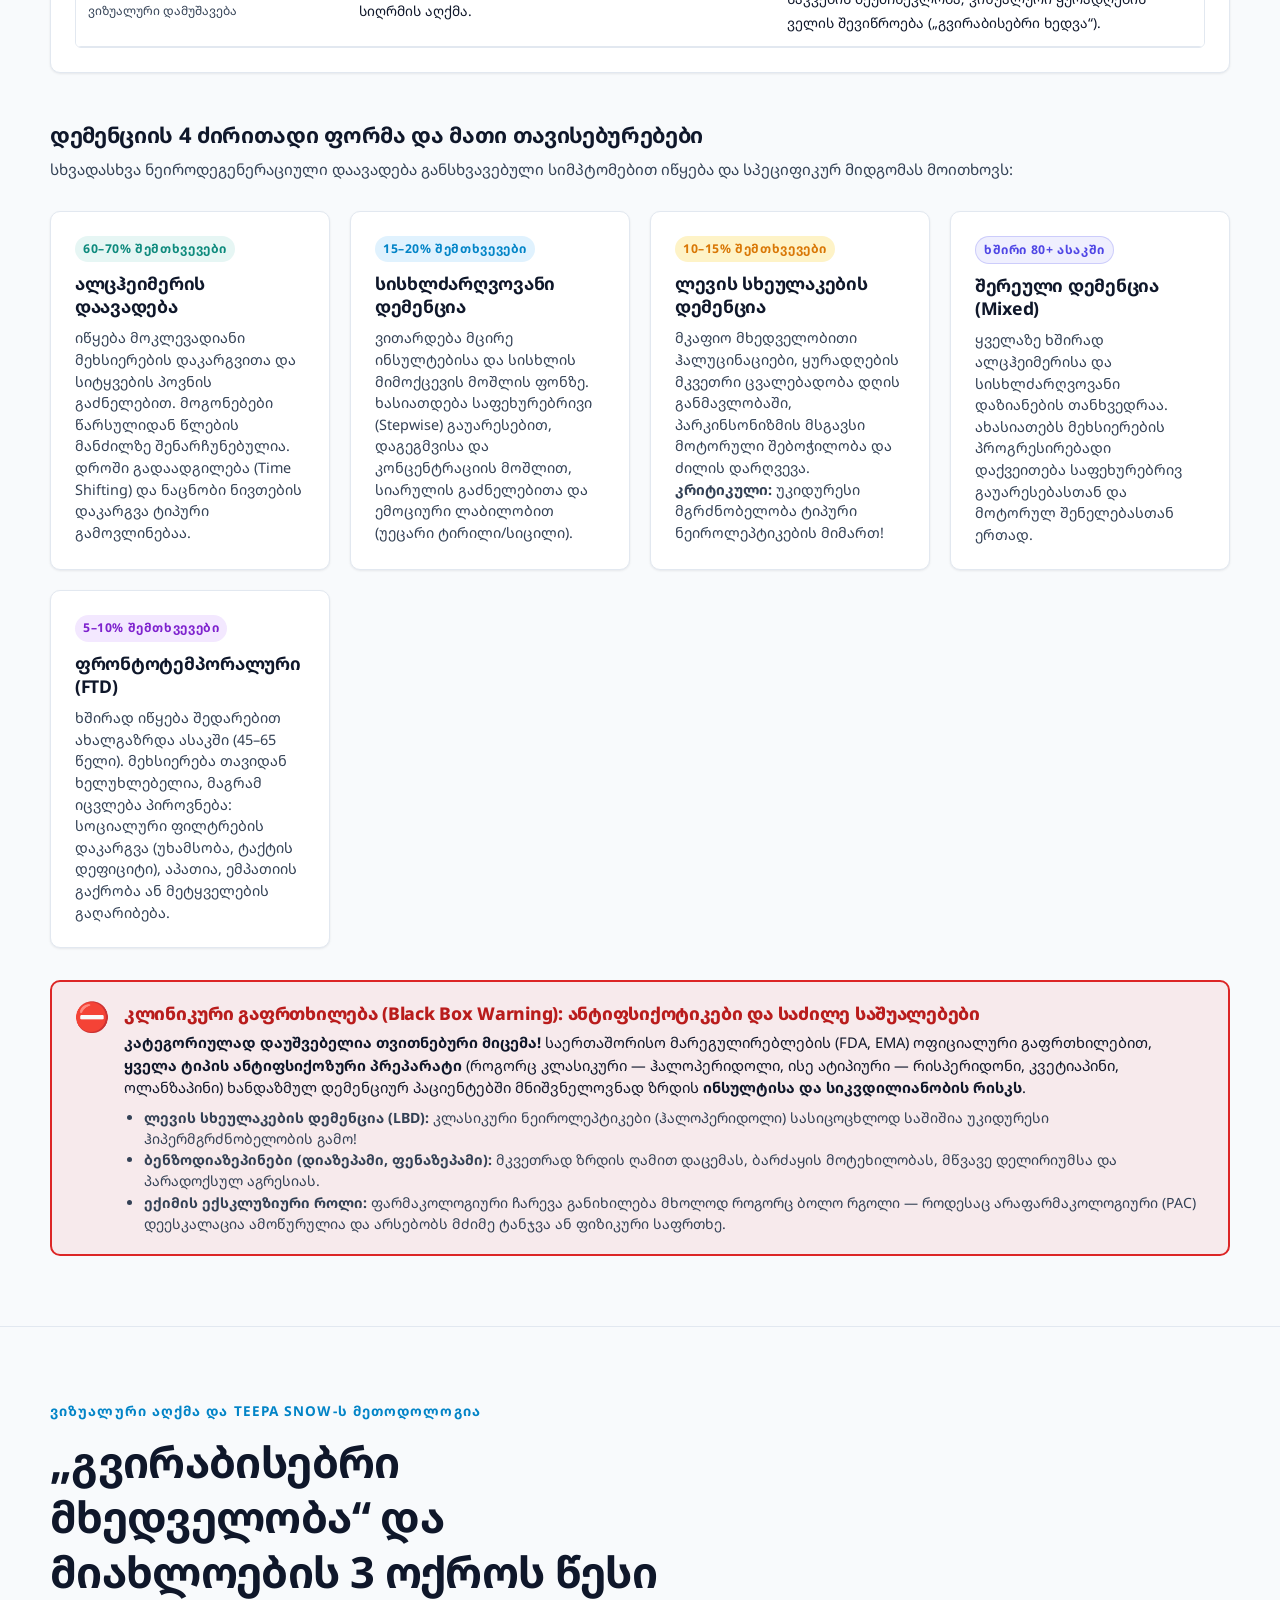
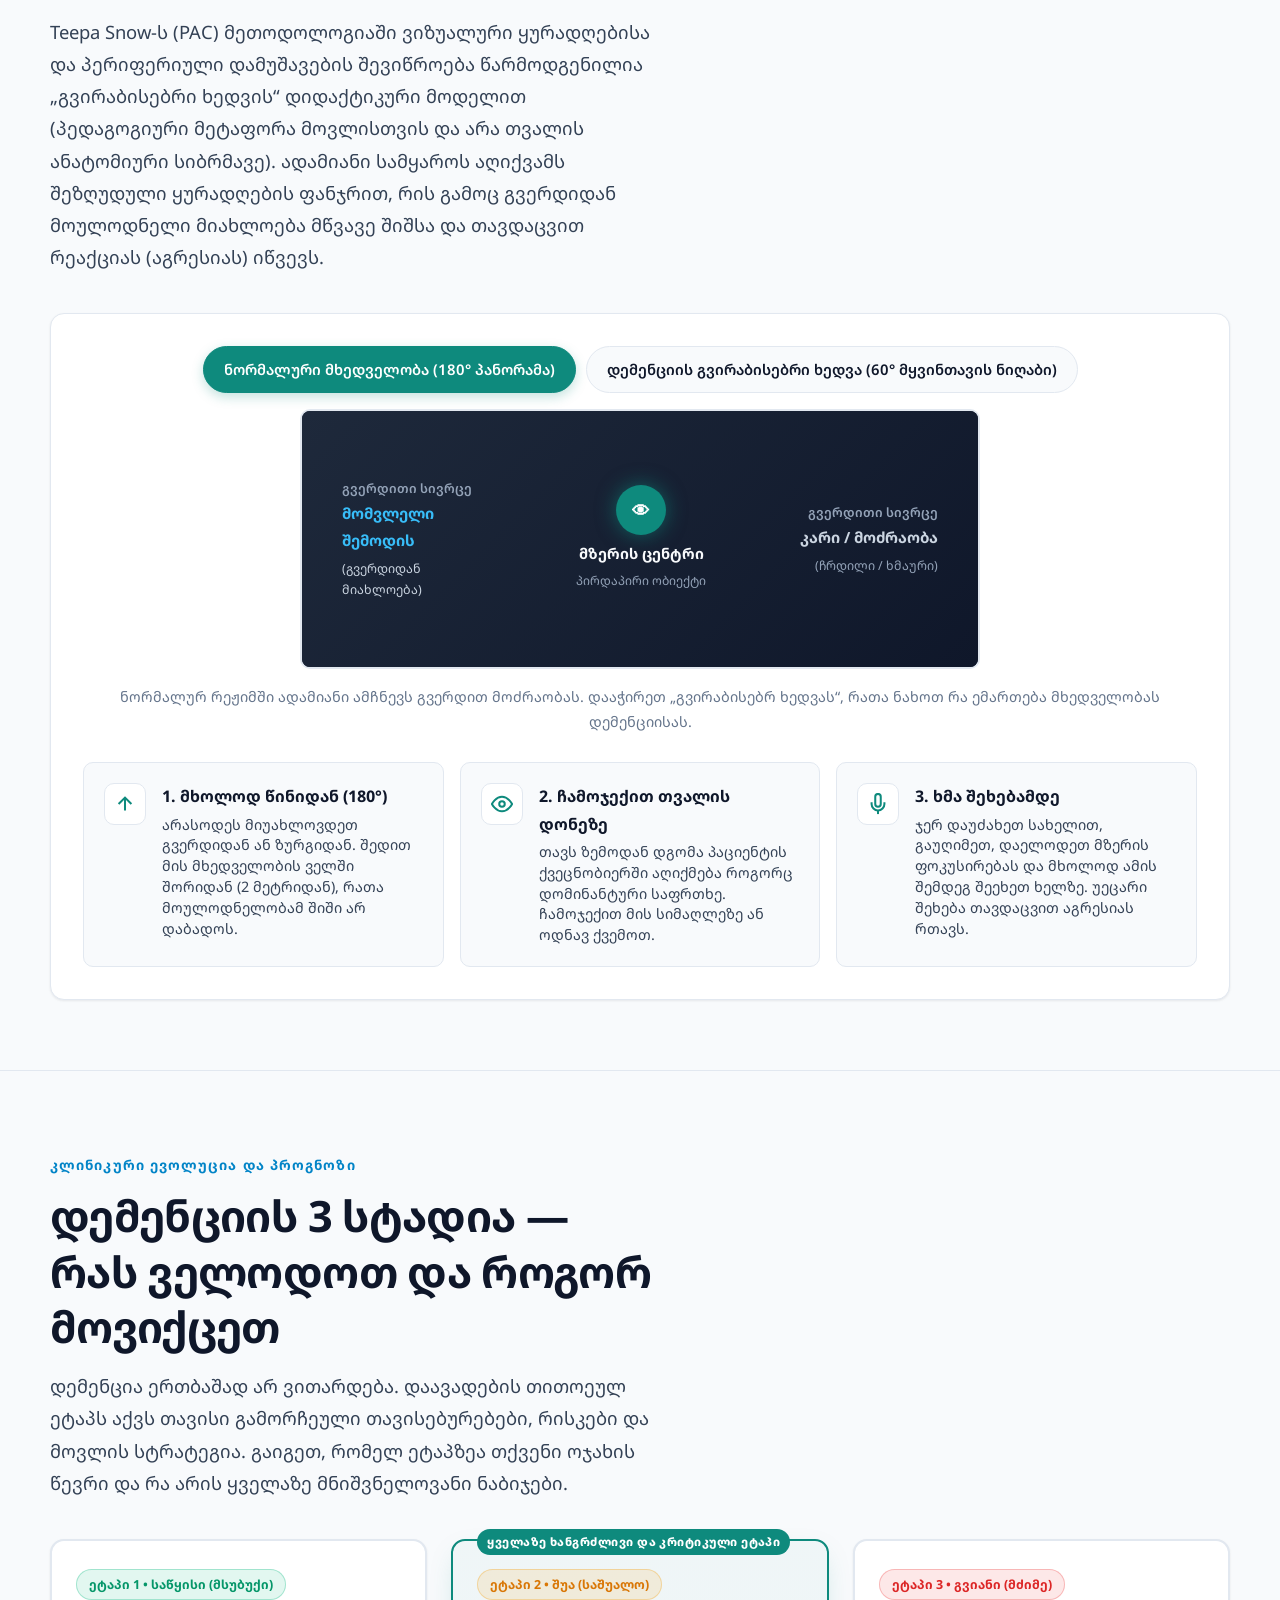
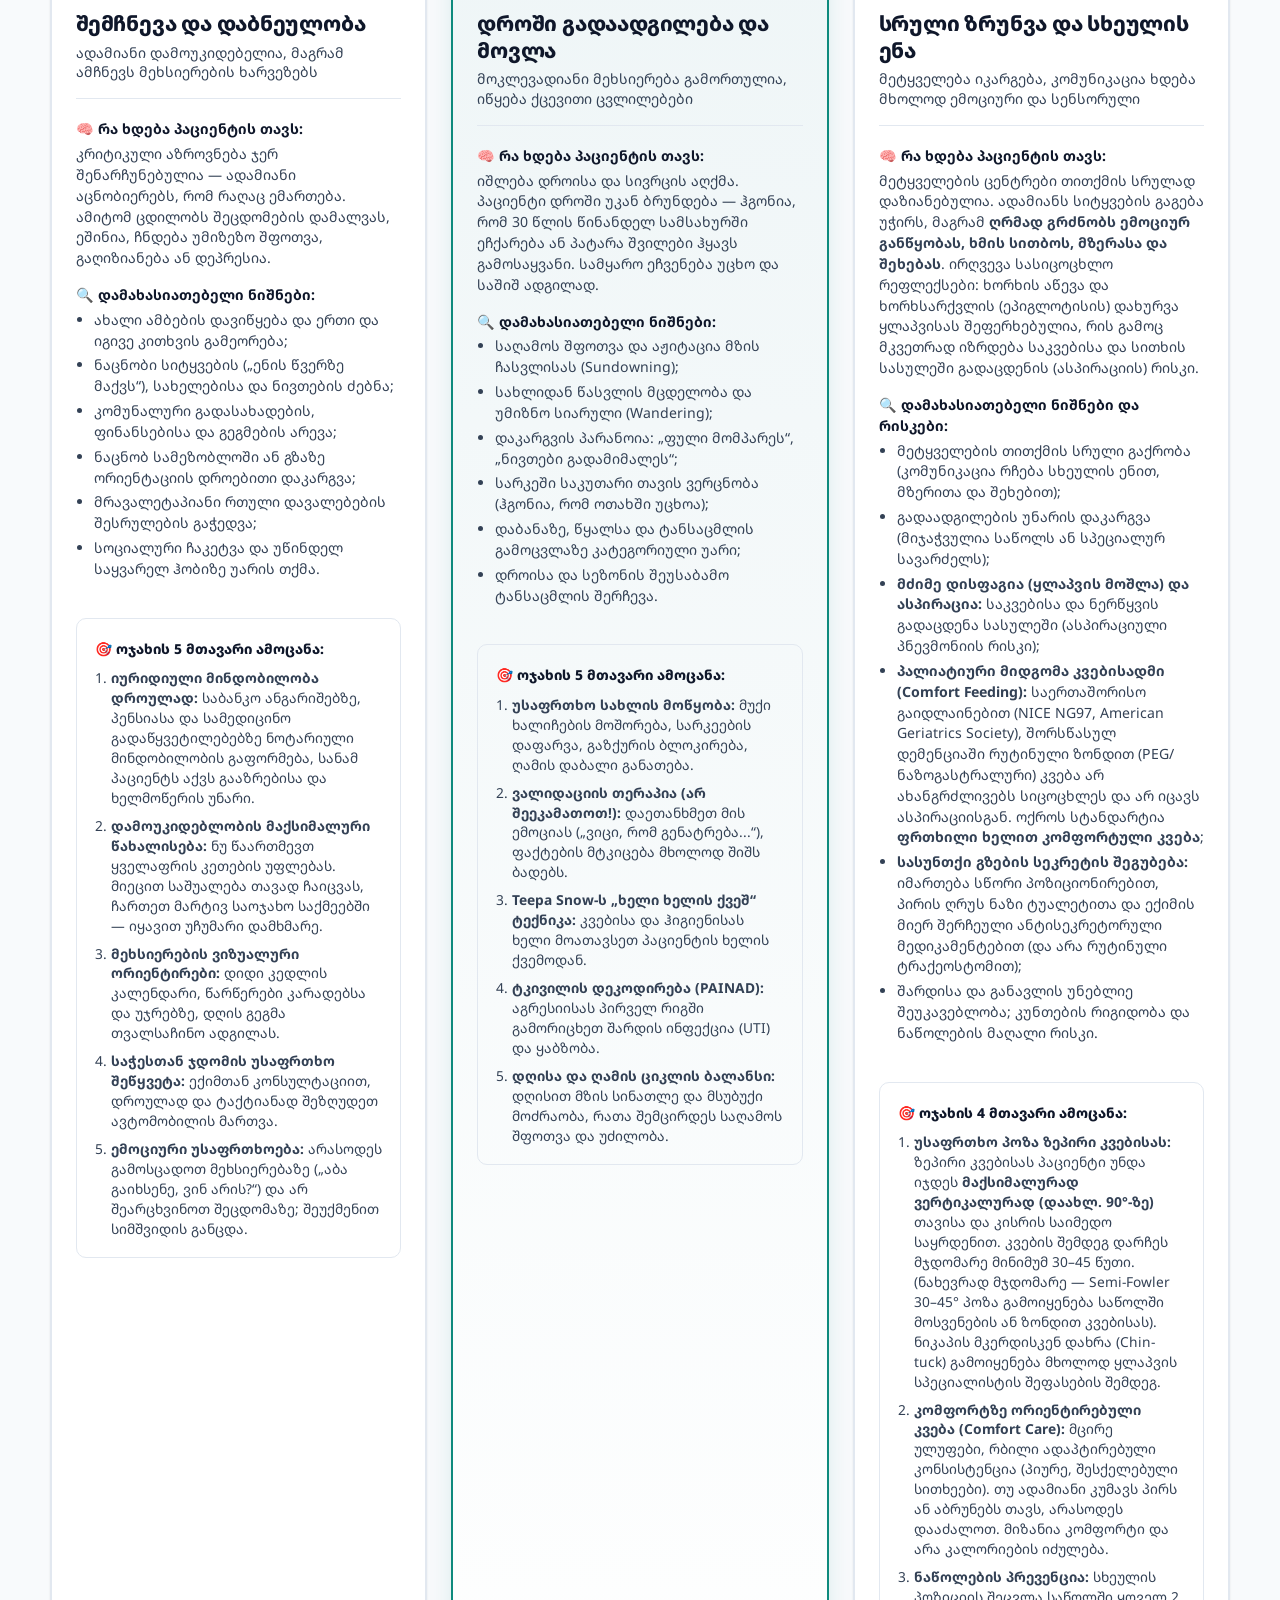
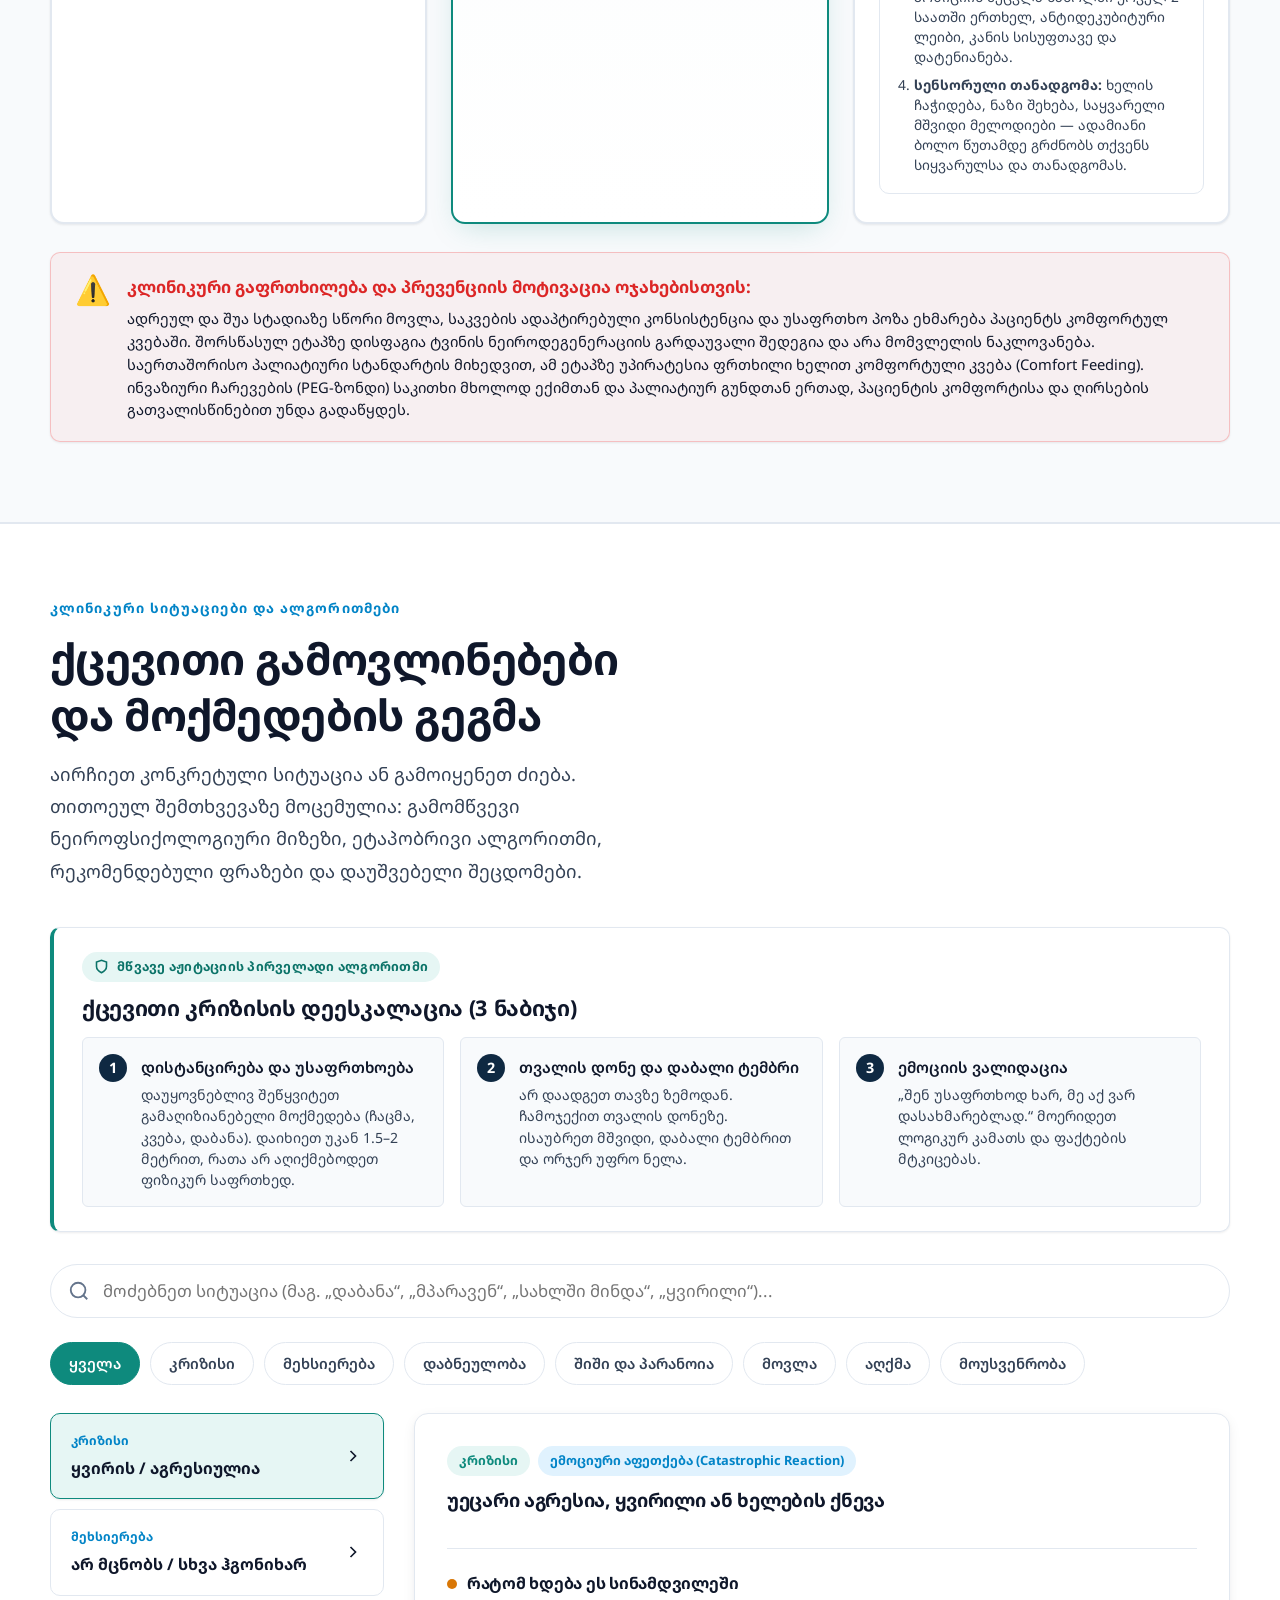
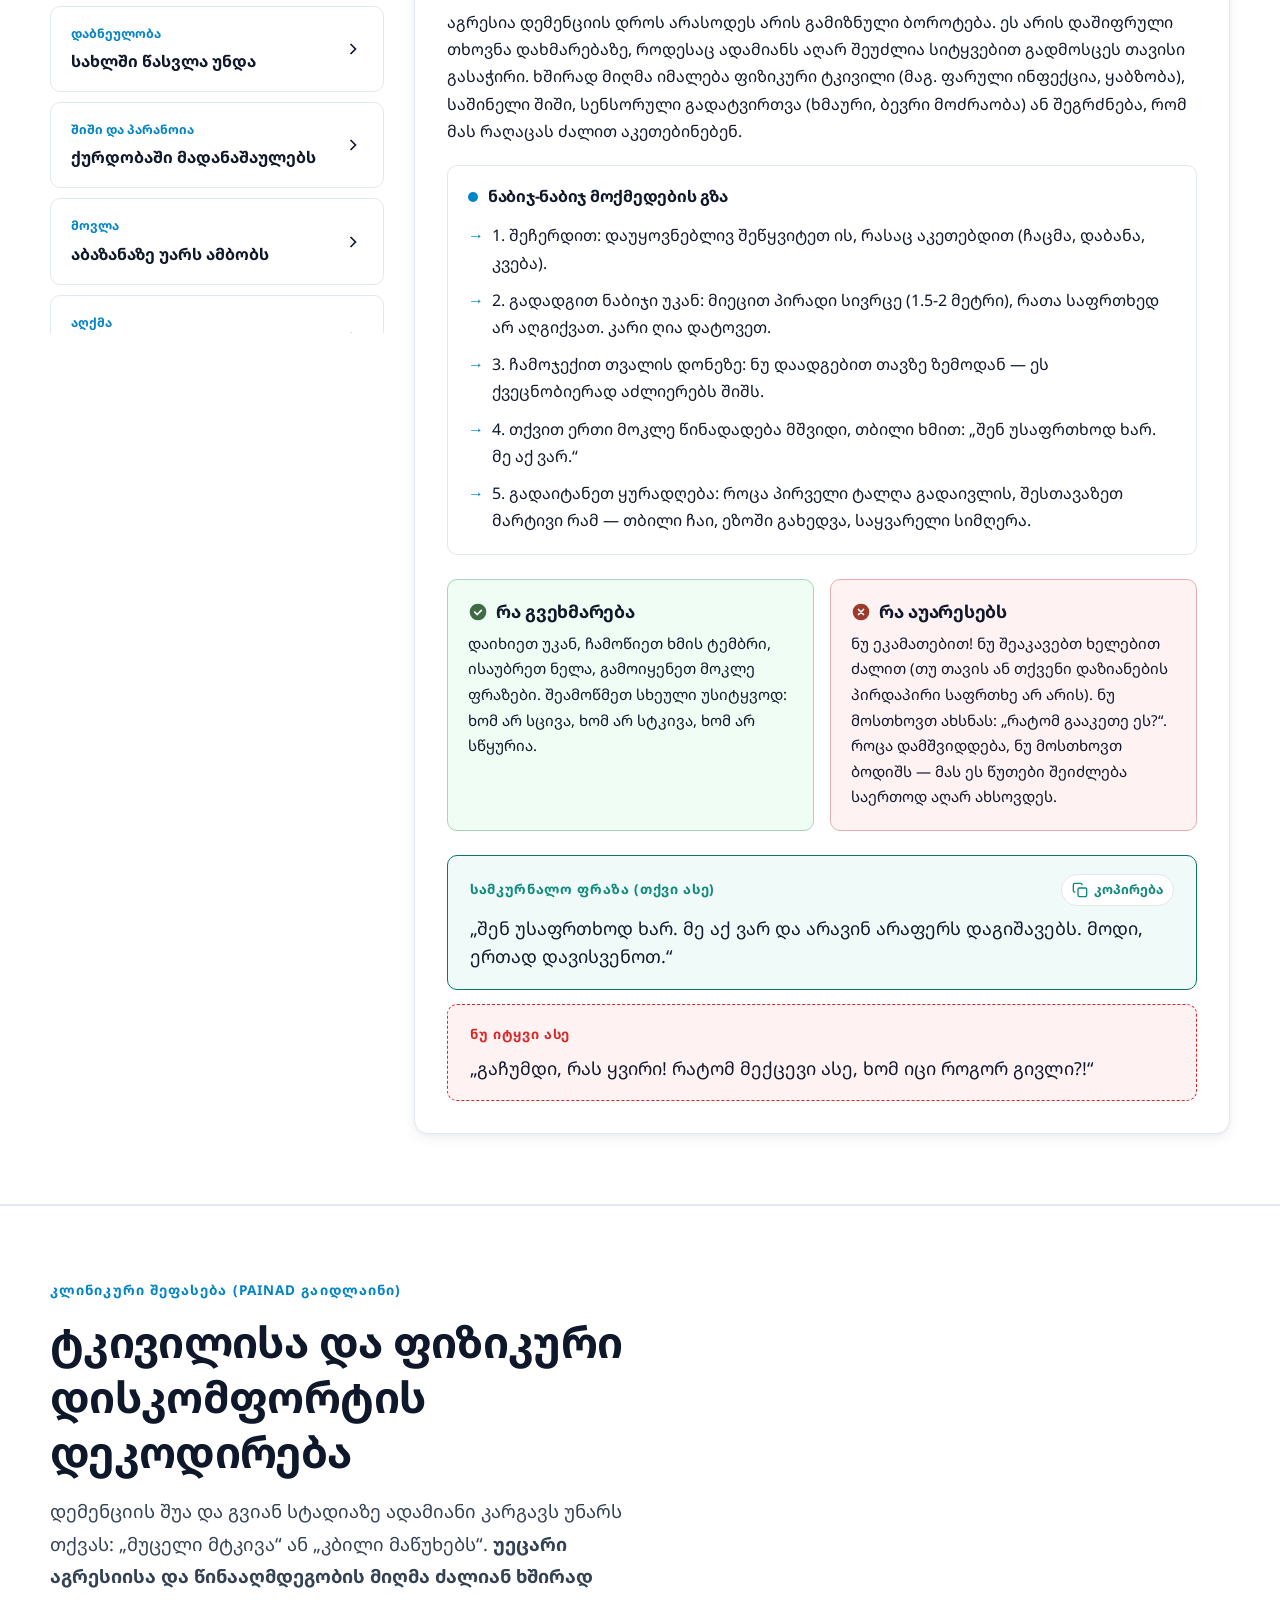
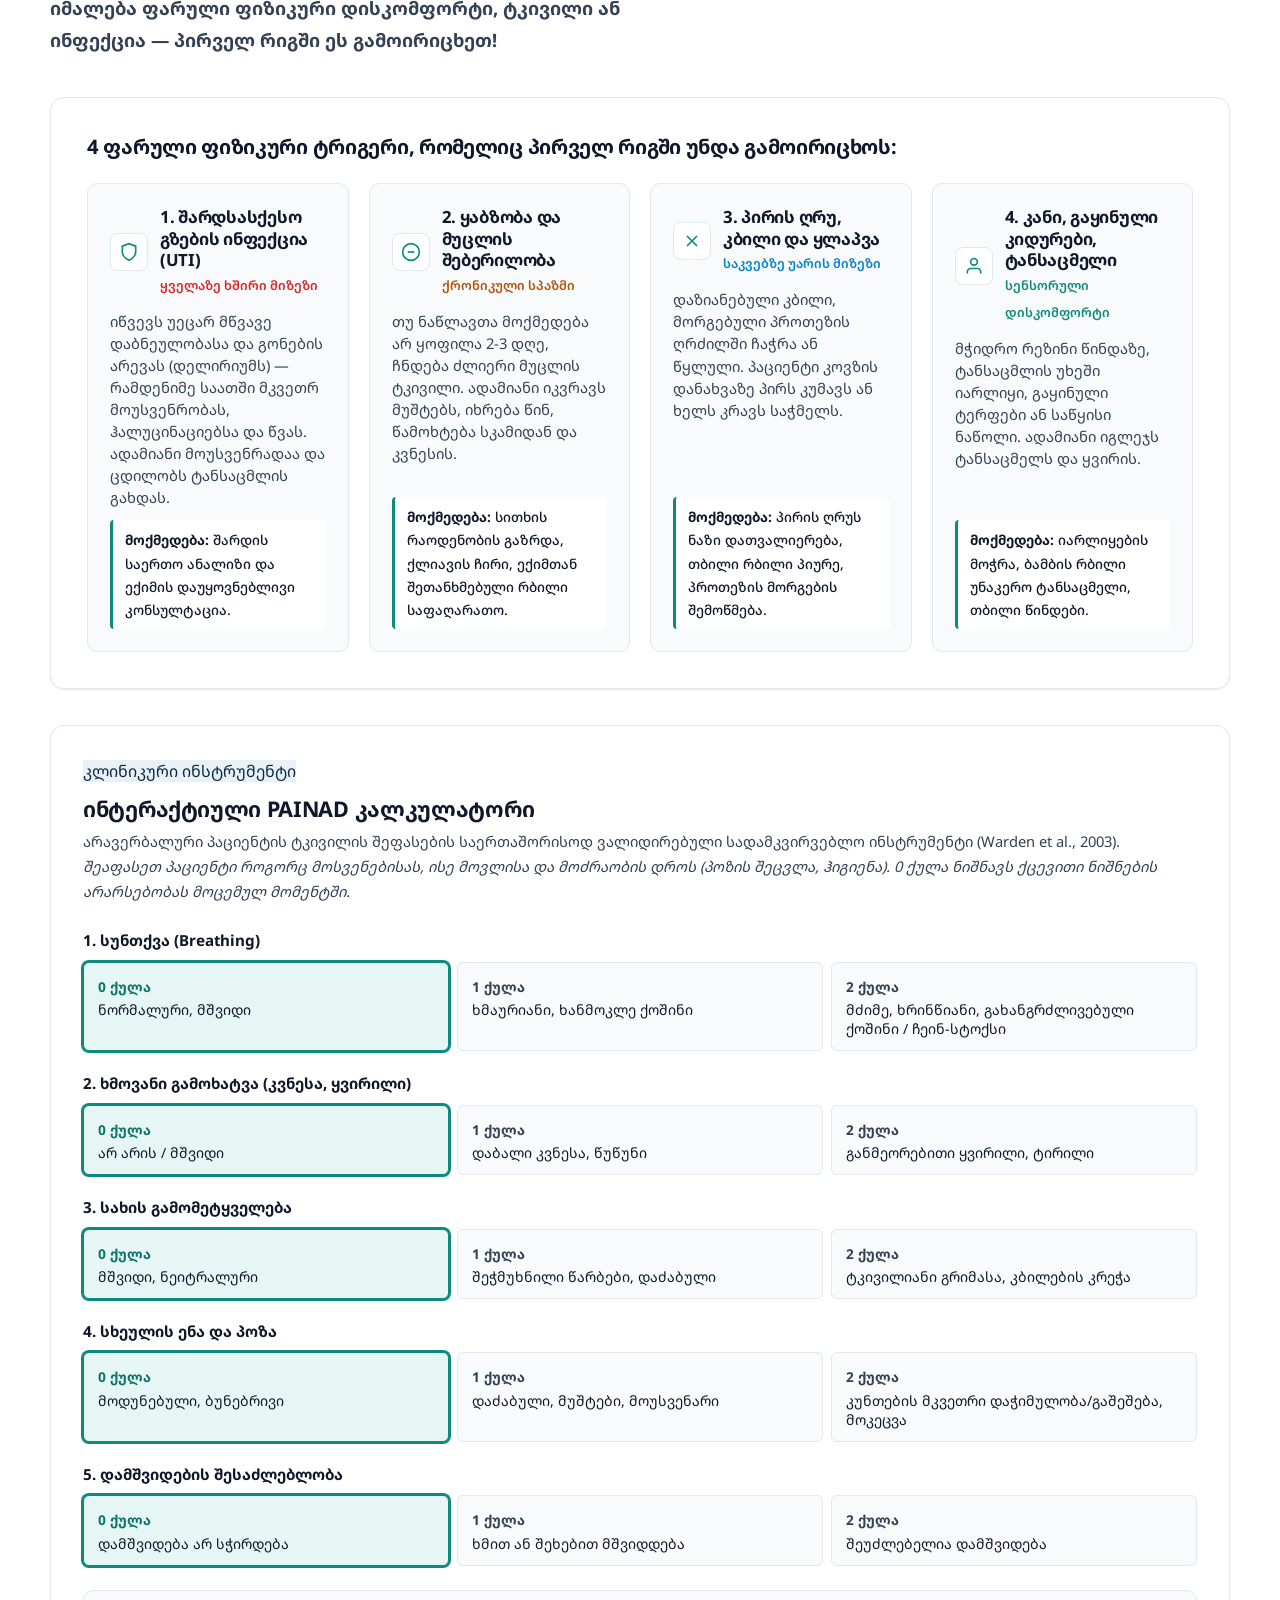
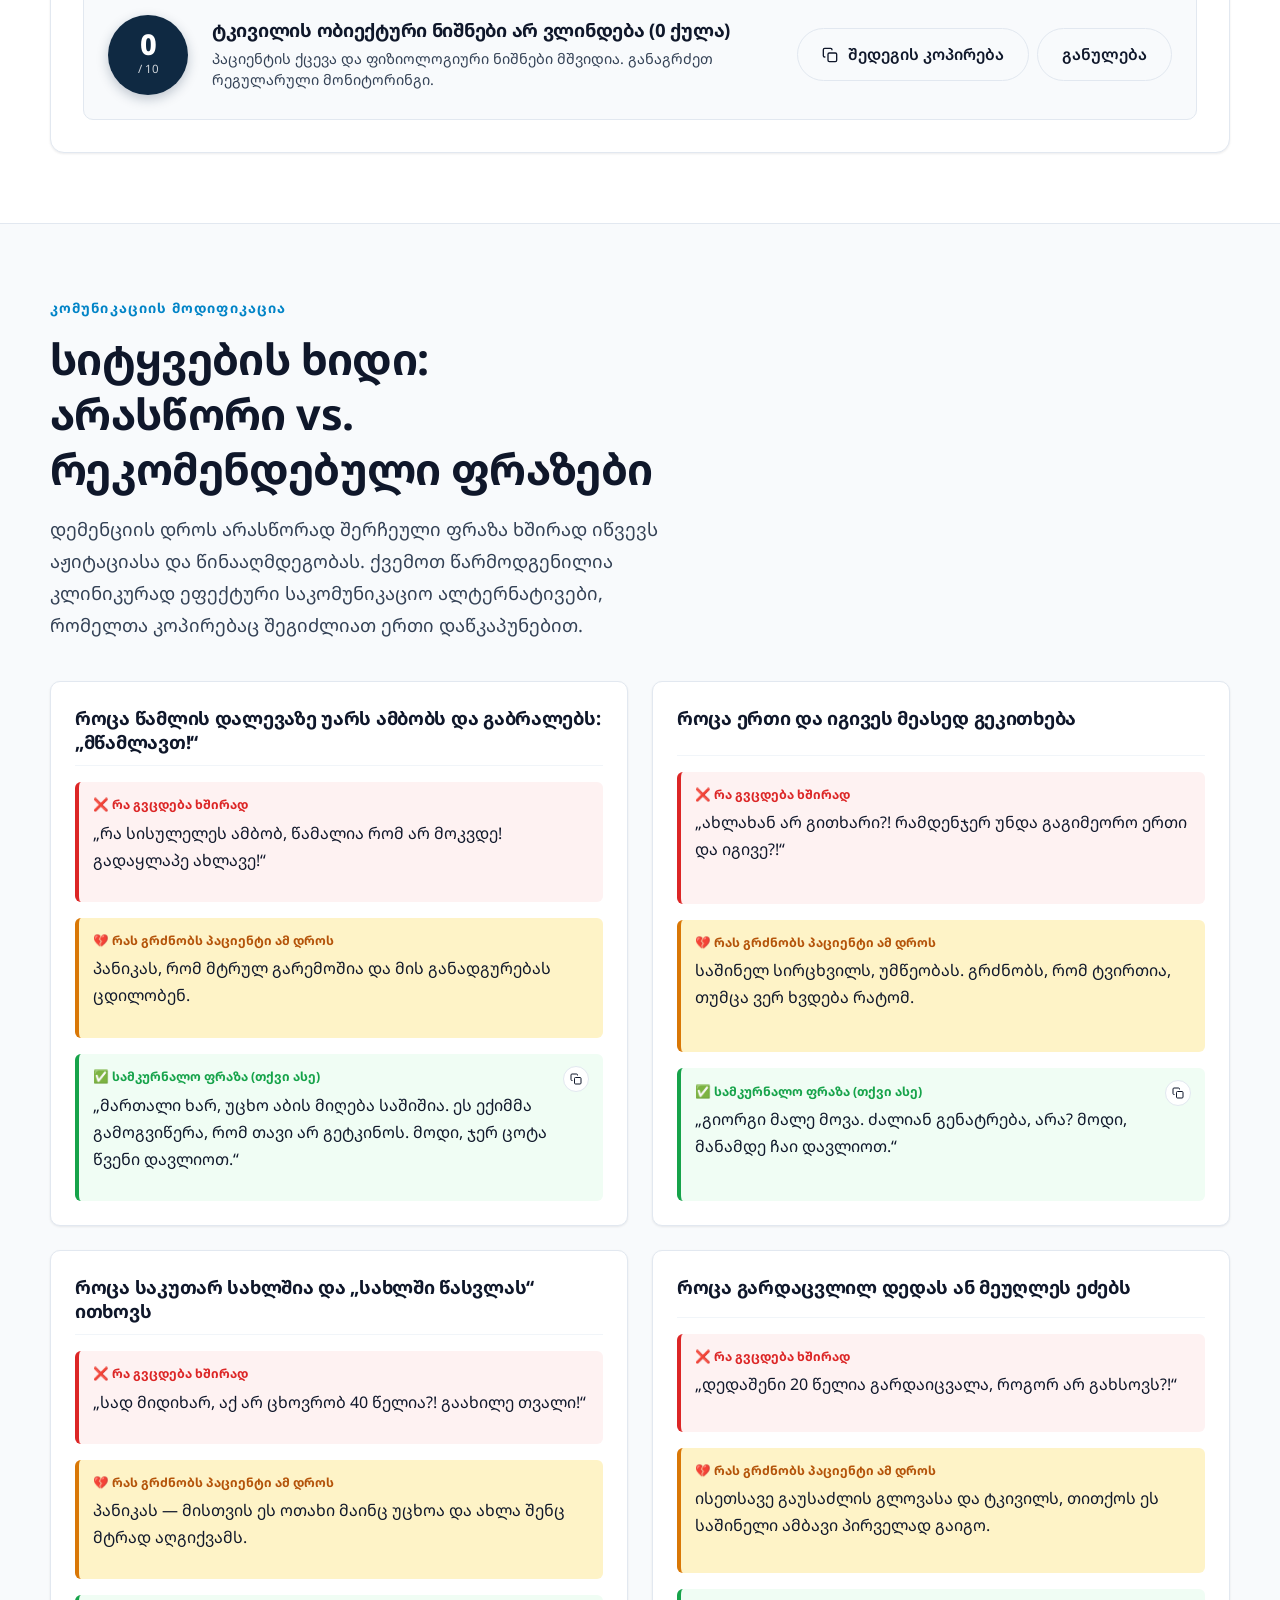
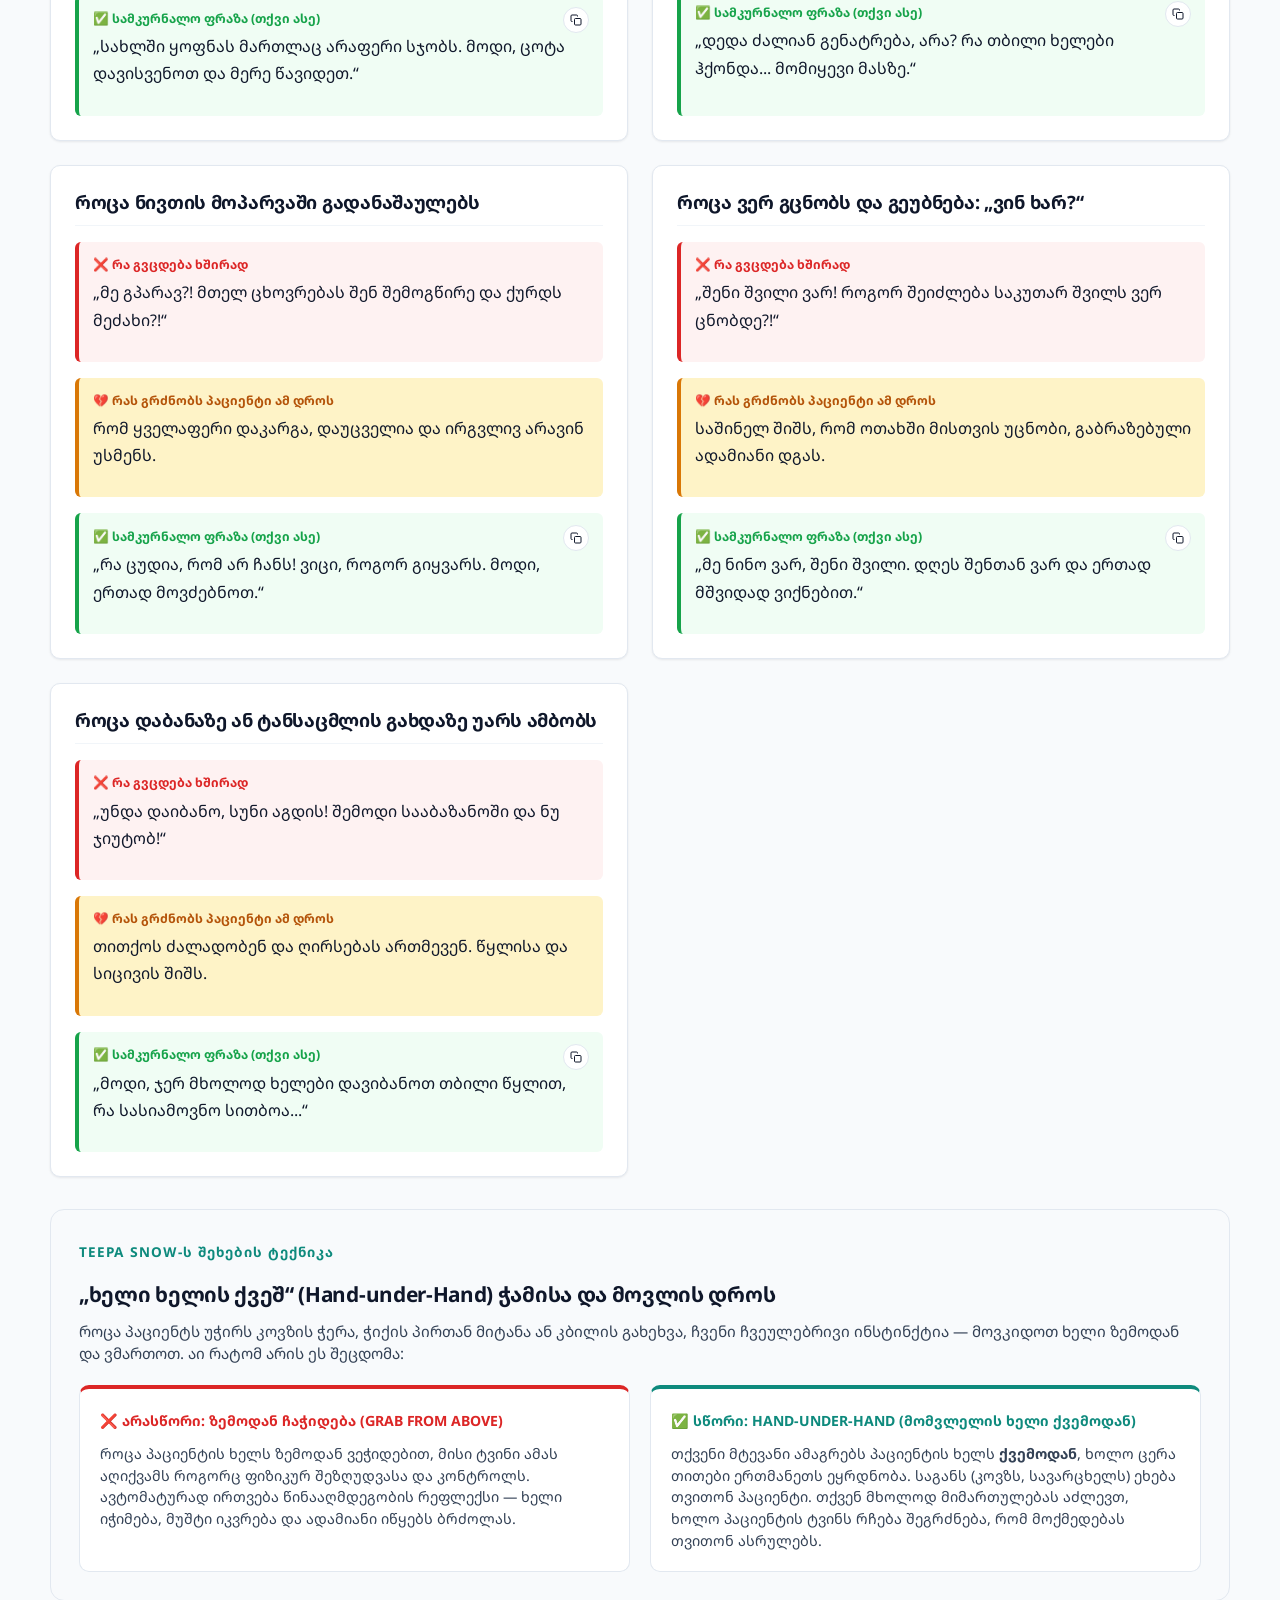
==== commit 2232935a: "fix(responsive): resolve mobile horizontal overflow from header to black box - Relocated Neuroanatom" ====
--- a/index.html
+++ b/index.html
@@ -327,22 +327,53 @@
             <p class="today-note-text" id="todayInspirationalNote">კომუნიკაციის წესი: არასოდეს შეეკამათოთ ფაქტებზე. მოახდინეთ ემოციის ვალიდაცია და გადაიტანეთ ყურადღება.</p>
           </div>
         </div>
+      </div>
+    </section>
+
+    <!-- Section 1: Understand -->
+    <section id="understand">
+      <div class="wrap">
+        <div class="section-head">
+          <span class="eyebrow">ნეიროფსიქოლოგიური საფუძვლები</span>
+          <h2>როგორ აღიქვამს სამყაროს დემენციის მქონე პაციენტი</h2>
+          <p class="lead">
+            დემენცია არ არის დაბერების ბუნებრივი პროცესი. ეს არის ტვინის ორგანული დაზიანება, რომელიც ცვლის აღქმას, ლოგიკასა და თვითრეგულაციას. ქცევა, რომელიც გარედან „უცნაური“ ან „აგრესიული“ ჩანს, ყოველთვის არის ბუნებრივი დაცვითი რეაქცია დამახინჯებულ რეალობაზე ან დაუკმაყოფილებელ ფიზიკურ საჭიროებაზე.
+          </p>
+        </div>
+
+        <div class="grid-3">
+          <article class="card">
+            <div class="card-num">1</div>
+            <h3>ახალი ამბების დავიწყება</h3>
+            <p>ტვინის მეხსიერების ცენტრის (ჰიპოკამპის) დაზიანების გამო ახალი ინფორმაცია ვეღარ იწერება. ადამიანს არ ახსოვს, რომ 2 წუთის წინ უკვე მიიღო პასუხი. ეს არ არის სიჯიუტე — ახალი ამბავი გონებაში უბრალოდ ვეღარ ინახება.</p>
+          </article>
+          <article class="card">
+            <div class="card-num">2</div>
+            <h3>წარსულში დაბრუნება (დროში გადაადგილება)</h3>
+            <p>მეხსიერება წარსულისკენ იშლება (რიბოს კანონი): ჯერ ქრება ბოლო დღეებისა და წლების ამბები, ხოლო ახალგაზრდობის მოგონებები დიდხანს რჩება. ადამიანი თავს შესაძლოა 30 წლის წინანდელ რეალობაში აღიქვამდეს (სამსახური, პატარა შვილები). ამ დროს ფაქტებით შეკამათება მხოლოდ შიშსა და პანიკას იწვევს.</p>
+          </article>
+          <article class="card">
+            <div class="card-num">3</div>
+            <h3>მეტყველების გაძნელება (აფაზია) და სხეულის ენა</h3>
+            <p>მეტყველების ცენტრების დაზიანება ართულებს ტკივილის, შიმშილის, წყურვილის ან დისკომფორტის სიტყვებით გადმოცემას. შედეგად, ადამიანი თავის გასაჭირს გამოხატავს სხეულის ენით — მოუსვენრობით, ყვირილით ან ჭამასა და დაბანაზე უარით.</p>
+          </article>
+        </div>
 
         <!-- Comprehensive Neuroanatomy Map (Lobe -> Function -> Dementia Symptom) -->
-        <div class="panel" style="margin-top: 36px; background: var(--paper); border: 1px solid var(--line);">
+        <div class="panel neuroanatomy-panel" style="margin-top: 40px; background: var(--paper); border: 1px solid var(--line); border-radius: var(--radius-md); padding: 24px;">
           <h3 style="font-size: 1.25rem; margin-top: 0; color: var(--teal); display: flex; align-items: center; gap: 8px;">
             <span>🧠</span> თავის ტვინის ფუნქციური რუკა და დემენციის ნეიროფსიქოლოგიური სიმპტომები
           </h3>
           <p style="font-size: 0.92rem; color: var(--ink-soft); line-height: 1.5; margin-bottom: 16px;">
             ტვინის ფუნქციები განაწილებულ ნერვულ ქსელებს ეყრდნობა. კონკრეტული უბნების დაზიანება განაპირობებს იმ ქცევით ცვლილებებს, რომლებიც ხშირად გაუგებარია ოჯახისთვის:
           </p>
-          <div style="overflow-x: auto;">
-            <table class="audit-scorecard-table" style="font-size: 0.86rem;">
+          <div class="table-responsive" style="overflow-x: auto; -webkit-overflow-scrolling: touch; border-radius: var(--radius-sm); border: 1px solid var(--line);">
+            <table class="audit-scorecard-table" style="font-size: 0.86rem; margin: 0; width: 100%; min-width: 580px;">
               <thead>
                 <tr>
-                  <th style="width: 22%;">ტვინის უბანი</th>
+                  <th style="width: 24%;">ტვინის უბანი</th>
                   <th style="width: 38%;">ძირითადი ნორმალური ფუნქცია</th>
-                  <th style="width: 40%;">დემენციის კლინიკური გამოვლინება</th>
+                  <th style="width: 38%;">დემენციის კლინიკური გამოვლინება</th>
                 </tr>
               </thead>
               <tbody>
@@ -373,58 +404,7 @@
                 </tr>
               </tbody>
             </table>
-          
-          <!-- Antipsychotics Universal Black Box Warning -->
-          <div style="background: rgba(220, 38, 38, 0.08); border: 2px solid #DC2626; border-radius: var(--radius-md); padding: 18px 20px; margin-top: 24px;">
-            <div style="display: flex; gap: 14px; align-items: flex-start;">
-              <div style="font-size: 1.8rem; line-height: 1;">⛔</div>
-              <div>
-                <h4 style="margin: 0 0 6px; color: #B91C1C; font-size: 1.1rem; font-weight: 800;">
-                  კლინიკური გაფრთხილება (Black Box Warning): ანტიფსიქოტიკები და საძილე საშუალებები
-                </h4>
-                <p style="margin: 0 0 8px; font-size: 0.92rem; color: var(--ink); line-height: 1.55;">
-                  <strong>კატეგორიულად დაუშვებელია თვითნებური მიცემა!</strong> საერთაშორისო მარეგულირებლების (FDA, EMA) ოფიციალური გაფრთხილებით, <strong>ყველა ტიპის ანტიფსიქოზური პრეპარატი</strong> (როგორც კლასიკური — ჰალოპერიდოლი, ისე ატიპიური — რისპერიდონი, კვეტიაპინი, ოლანზაპინი) ხანდაზმულ დემენციურ პაციენტებში მნიშვნელოვნად ზრდის <strong>ინსულტისა და სიკვდილიანობის რისკს</strong>.
-                </p>
-                <ul style="margin: 0; padding-left: 20px; font-size: 0.88rem; color: var(--ink-soft); line-height: 1.5;">
-                  <li><strong>ლევის სხეულაკების დემენცია (LBD):</strong> კლასიკური ნეიროლეპტიკები (ჰალოპერიდოლი) სასიცოცხლოდ საშიშია უკიდურესი ჰიპერმგრძნობელობის გამო!</li>
-                  <li><strong>ბენზოდიაზეპინები (დიაზეპამი, ფენაზეპამი):</strong> მკვეთრად ზრდის ღამით დაცემას, ბარძაყის მოტეხილობას, მწვავე დელირიუმსა და პარადოქსულ აგრესიას.</li>
-                  <li><strong>ექიმის ექსკლუზიური როლი:</strong> ფარმაკოლოგიური ჩარევა განიხილება მხოლოდ როგორც ბოლო რგოლი — როდესაც არაფარმაკოლოგიური (PAC) დეესკალაცია ამოწურულია და არსებობს მძიმე ტანჯვა ან ფიზიკური საფრთხე.</li>
-                </ul>
-              </div>
-            </div>
-          </div>
-</div>
-        </div>
-      </div>
-    </section>
-
-    <!-- Section 1: Understand -->
-    <section id="understand">
-      <div class="wrap">
-        <div class="section-head">
-          <span class="eyebrow">ნეიროფსიქოლოგიური საფუძვლები</span>
-          <h2>როგორ აღიქვამს სამყაროს დემენციის მქონე პაციენტი</h2>
-          <p class="lead">
-            დემენცია არ არის დაბერების ბუნებრივი პროცესი. ეს არის ტვინის ორგანული დაზიანება, რომელიც ცვლის აღქმას, ლოგიკასა და თვითრეგულაციას. ქცევა, რომელიც გარედან „უცნაური“ ან „აგრესიული“ ჩანს, ყოველთვის არის ბუნებრივი დაცვითი რეაქცია დამახინჯებულ რეალობაზე ან დაუკმაყოფილებელ ფიზიკურ საჭიროებაზე.
-          </p>
-        </div>
-
-        <div class="grid-3">
-          <article class="card">
-            <div class="card-num">1</div>
-            <h3>ახალი ამბების დავიწყება</h3>
-            <p>ტვინის მეხსიერების ცენტრის (ჰიპოკამპის) დაზიანების გამო ახალი ინფორმაცია ვეღარ იწერება. ადამიანს არ ახსოვს, რომ 2 წუთის წინ უკვე მიიღო პასუხი. ეს არ არის სიჯიუტე — ახალი ამბავი გონებაში უბრალოდ ვეღარ ინახება.</p>
-          </article>
-          <article class="card">
-            <div class="card-num">2</div>
-            <h3>წარსულში დაბრუნება (დროში გადაადგილება)</h3>
-            <p>მეხსიერება წარსულისკენ იშლება (რიბოს კანონი): ჯერ ქრება ბოლო დღეებისა და წლების ამბები, ხოლო ახალგაზრდობის მოგონებები დიდხანს რჩება. ადამიანი თავს შესაძლოა 30 წლის წინანდელ რეალობაში აღიქვამდეს (სამსახური, პატარა შვილები). ამ დროს ფაქტებით შეკამათება მხოლოდ შიშსა და პანიკას იწვევს.</p>
-          </article>
-          <article class="card">
-            <div class="card-num">3</div>
-            <h3>მეტყველების გაძნელება (აფაზია) და სხეულის ენა</h3>
-            <p>მეტყველების ცენტრების დაზიანება ართულებს ტკივილის, შიმშილის, წყურვილის ან დისკომფორტის სიტყვებით გადმოცემას. შედეგად, ადამიანი თავის გასაჭირს გამოხატავს სხეულის ენით — მოუსვენრობით, ყვირილით ან ჭამასა და დაბანაზე უარით.</p>
-          </article>
+          </div>
         </div>
 
         <!-- 4 Major Dementia Syndromes (State-of-the-art Clinical Breakdown) -->
@@ -471,6 +451,26 @@
               <p style="margin: 0; font-size: 0.9rem; color: var(--ink-soft); line-height: 1.5;">
                 ხშირად იწყება შედარებით ახალგაზრდა ასაკში (45–65 წელი). მეხსიერება თავიდან ხელუხლებელია, მაგრამ იცვლება პიროვნება: სოციალური ფილტრების დაკარგვა (უხამსობა, ტაქტის დეფიციტი), აპათია, ემპათიის გაქრობა ან მეტყველების გაღარიბება.
               </p>
+            </div>
+          </div>
+        </div>
+
+        <!-- Antipsychotics Universal Black Box Warning -->
+        <div class="black-box-warning-card" style="background: rgba(220, 38, 38, 0.07); border: 2px solid #DC2626; border-radius: var(--radius-md); padding: 20px 22px; margin-top: 32px;">
+          <div style="display: flex; gap: 14px; align-items: flex-start;">
+            <div style="font-size: 1.8rem; line-height: 1; flex-shrink: 0;">⛔</div>
+            <div>
+              <h4 style="margin: 0 0 6px; color: #B91C1C; font-size: 1.1rem; font-weight: 800;">
+                კლინიკური გაფრთხილება (Black Box Warning): ანტიფსიქოტიკები და საძილე საშუალებები
+              </h4>
+              <p style="margin: 0 0 8px; font-size: 0.92rem; color: var(--ink); line-height: 1.55;">
+                <strong>კატეგორიულად დაუშვებელია თვითნებური მიცემა!</strong> საერთაშორისო მარეგულირებლების (FDA, EMA) ოფიციალური გაფრთხილებით, <strong>ყველა ტიპის ანტიფსიქოზური პრეპარატი</strong> (როგორც კლასიკური — ჰალოპერიდოლი, ისე ატიპიური — რისპერიდონი, კვეტიაპინი, ოლანზაპინი) ხანდაზმულ დემენციურ პაციენტებში მნიშვნელოვნად ზრდის <strong>ინსულტისა და სიკვდილიანობის რისკს</strong>.
+              </p>
+              <ul style="margin: 0; padding-left: 20px; font-size: 0.88rem; color: var(--ink-soft); line-height: 1.5;">
+                <li><strong>ლევის სხეულაკების დემენცია (LBD):</strong> კლასიკური ნეიროლეპტიკები (ჰალოპერიდოლი) სასიცოცხლოდ საშიშია უკიდურესი ჰიპერმგრძნობელობის გამო!</li>
+                <li><strong>ბენზოდიაზეპინები (დიაზეპამი, ფენაზეპამი):</strong> მკვეთრად ზრდის ღამით დაცემას, ბარძაყის მოტეხილობას, მწვავე დელირიუმსა და პარადოქსულ აგრესიას.</li>
+                <li><strong>ექიმის ექსკლუზიური როლი:</strong> ფარმაკოლოგიური ჩარევა განიხილება მხოლოდ როგორც ბოლო რგოლი — როდესაც არაფარმაკოლოგიური (PAC) დეესკალაცია ამოწურულია და არსებობს მძიმე ტანჯვა ან ფიზიკური საფრთხე.</li>
+              </ul>
             </div>
           </div>
         </div>
--- a/css/styles.css
+++ b/css/styles.css
@@ -244,23 +244,26 @@
 .brand-text-wrap {
   display: flex;
   flex-direction: column;
-  line-height: 1.18;
+  line-height: 1.2;
+  white-space: nowrap;
 }
 
 .brand-title {
   font-family: var(--font-serif);
-  font-weight: 700;
-  font-size: 1.15rem;
+  font-weight: 800;
+  font-size: 1.18rem;
   letter-spacing: -0.01em;
   color: var(--ink);
+  white-space: nowrap;
 }
 
 .brand-subtitle {
   font-family: var(--font-sans);
   font-size: 0.72rem;
   font-weight: 600;
-  color: var(--ink-soft);
+  color: var(--teal);
   letter-spacing: -0.01em;
+  white-space: nowrap;
 }
 
 @media (max-width: 640px) {
@@ -268,11 +271,11 @@
     font-size: 1.05rem;
   }
   .brand-subtitle {
-    font-size: 0.68rem;
-  }
-}
-
-@media (max-width: 480px) {
+    font-size: 0.66rem;
+  }
+}
+
+@media (max-width: 520px) {
   .brand-subtitle {
     display: none;
   }
@@ -3532,3 +3535,73 @@
 .audit-accordion-item.open .audit-accordion-body {
   display: block;
 }
+
+/* ==========================================================================
+   Header & Mobile Responsive Layout Safeguards
+   ========================================================================== */
+
+@media (max-width: 768px) {
+  #headerPrintBtn {
+    display: none !important;
+  }
+}
+
+@media (max-width: 640px) {
+  .header-actions {
+    gap: 6px;
+  }
+  .font-btn-group {
+    display: none !important;
+  }
+  .nav-toggle-text {
+    display: none !important;
+  }
+  .nav-toggle-btn {
+    padding: 8px !important;
+    width: 42px !important;
+    height: 42px !important;
+    min-width: 42px !important;
+    justify-content: center !important;
+  }
+  .brand {
+    gap: 10px;
+  }
+  .brand-title {
+    font-size: 1.05rem !important;
+  }
+  .brand-subtitle {
+    display: none !important;
+  }
+  .black-box-warning-card {
+    padding: 16px !important;
+  }
+  .black-box-warning-card > div {
+    flex-direction: column !important;
+    gap: 8px !important;
+  }
+}
+
+@media (max-width: 420px) {
+  .brand {
+    gap: 8px;
+  }
+  .brand-icon {
+    width: 36px !important;
+    height: 36px !important;
+  }
+  .brand-title {
+    font-size: 0.95rem !important;
+  }
+  .action-btn {
+    width: 38px !important;
+    height: 38px !important;
+  }
+  .nav-toggle-btn {
+    width: 38px !important;
+    height: 38px !important;
+    min-width: 38px !important;
+  }
+  .hero-modules-grid {
+    grid-template-columns: 1fr !important;
+  }
+}
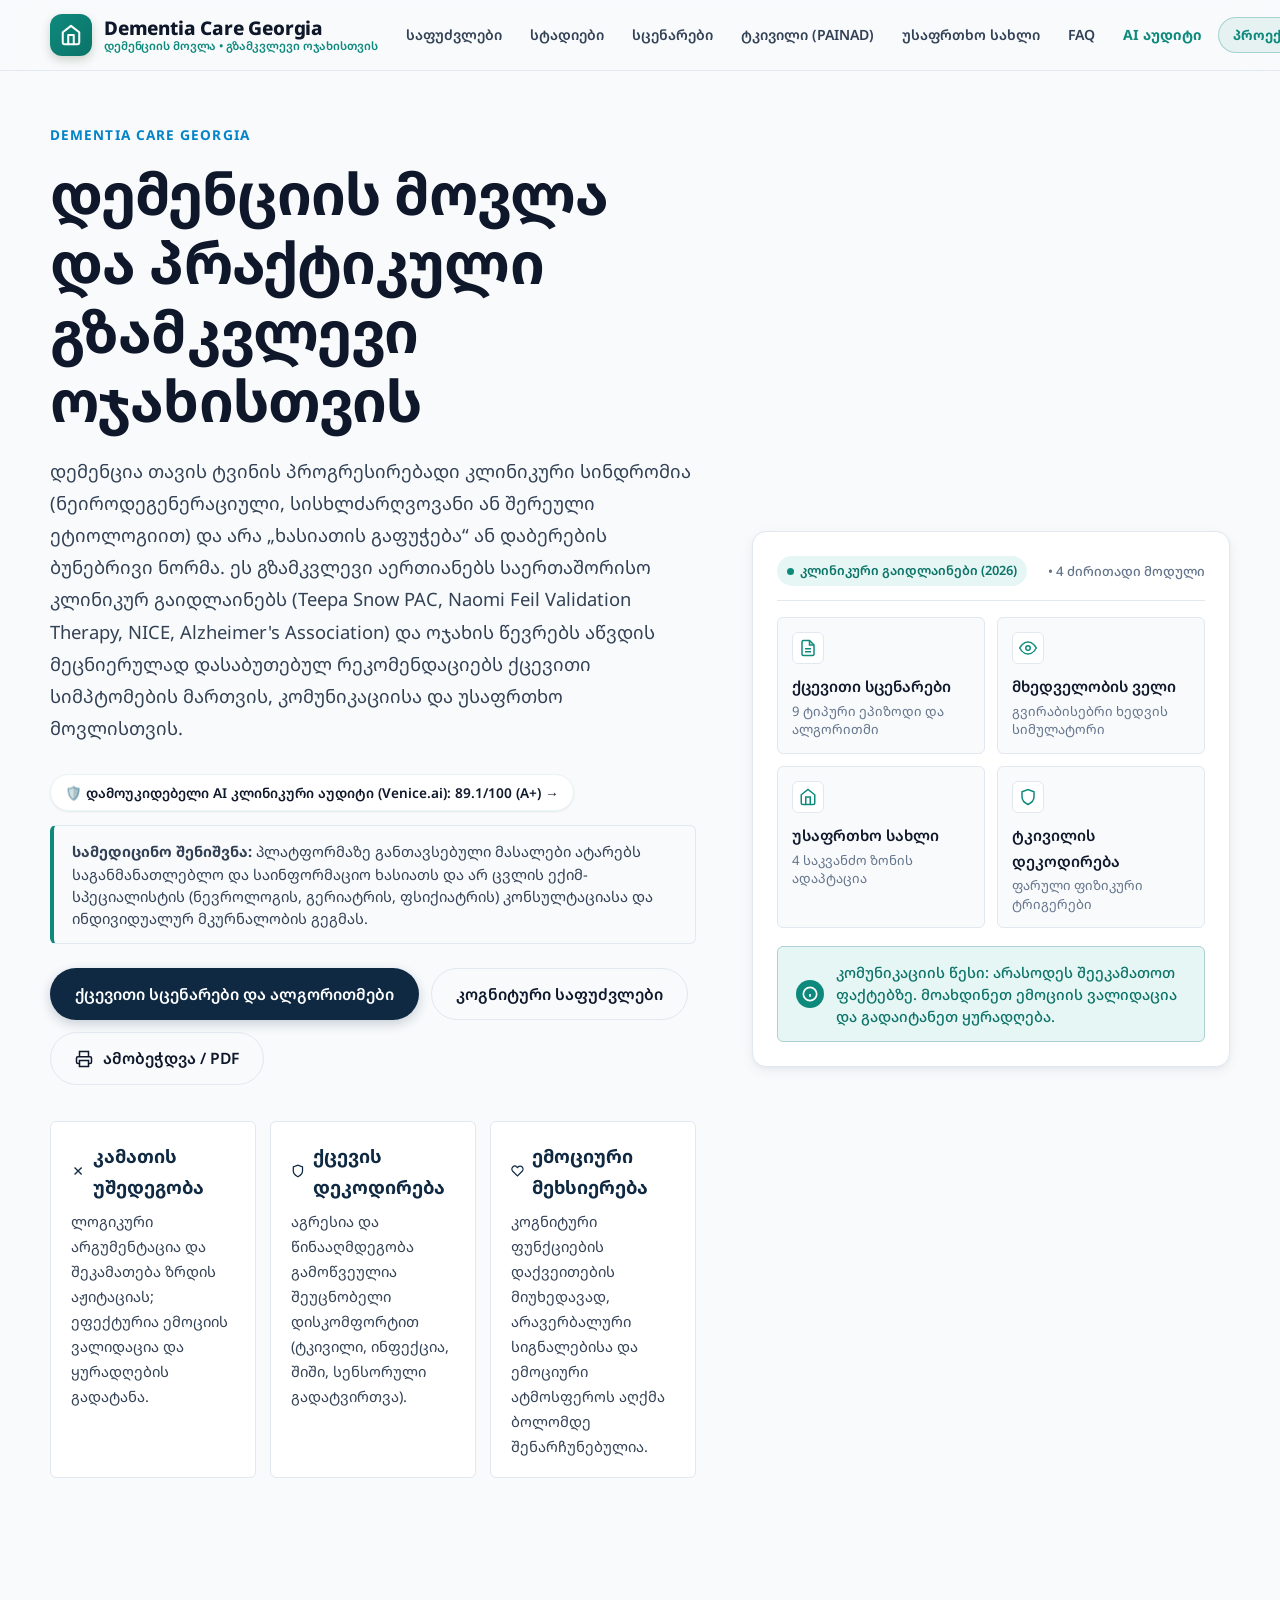
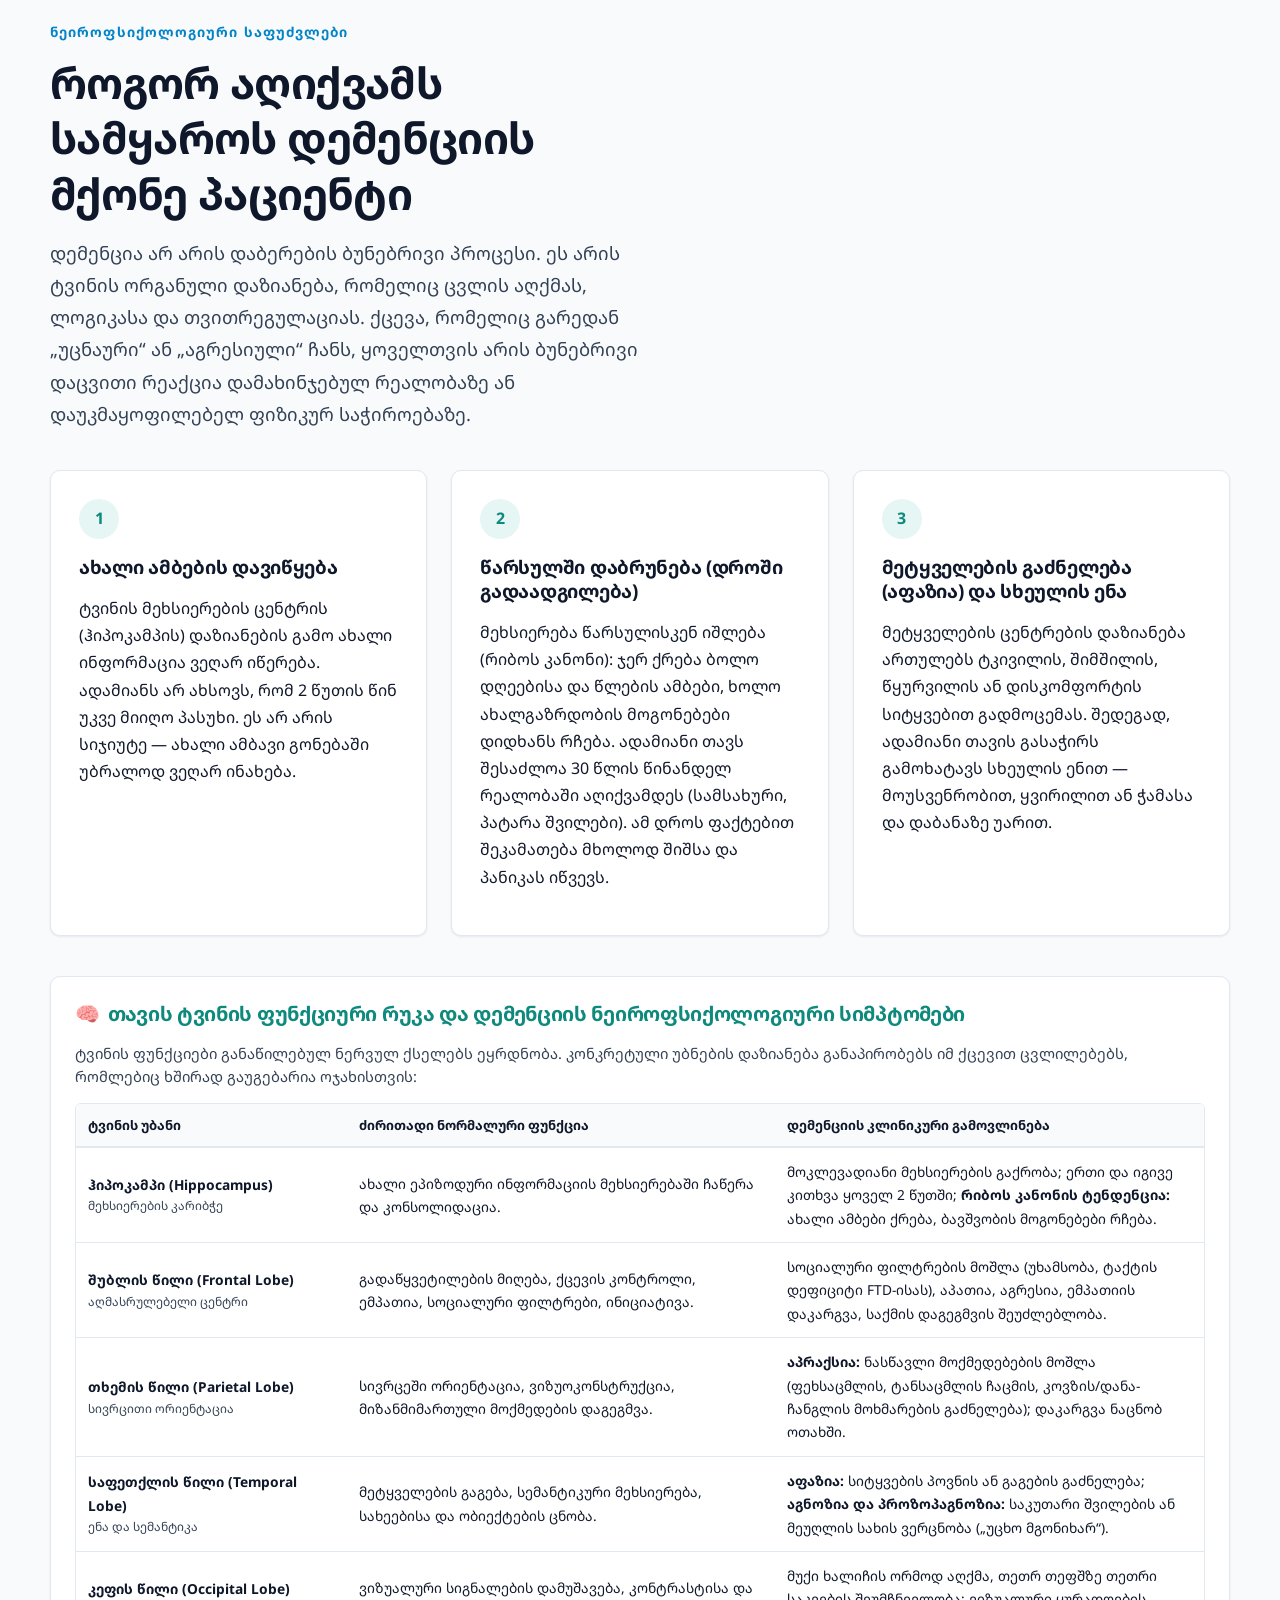
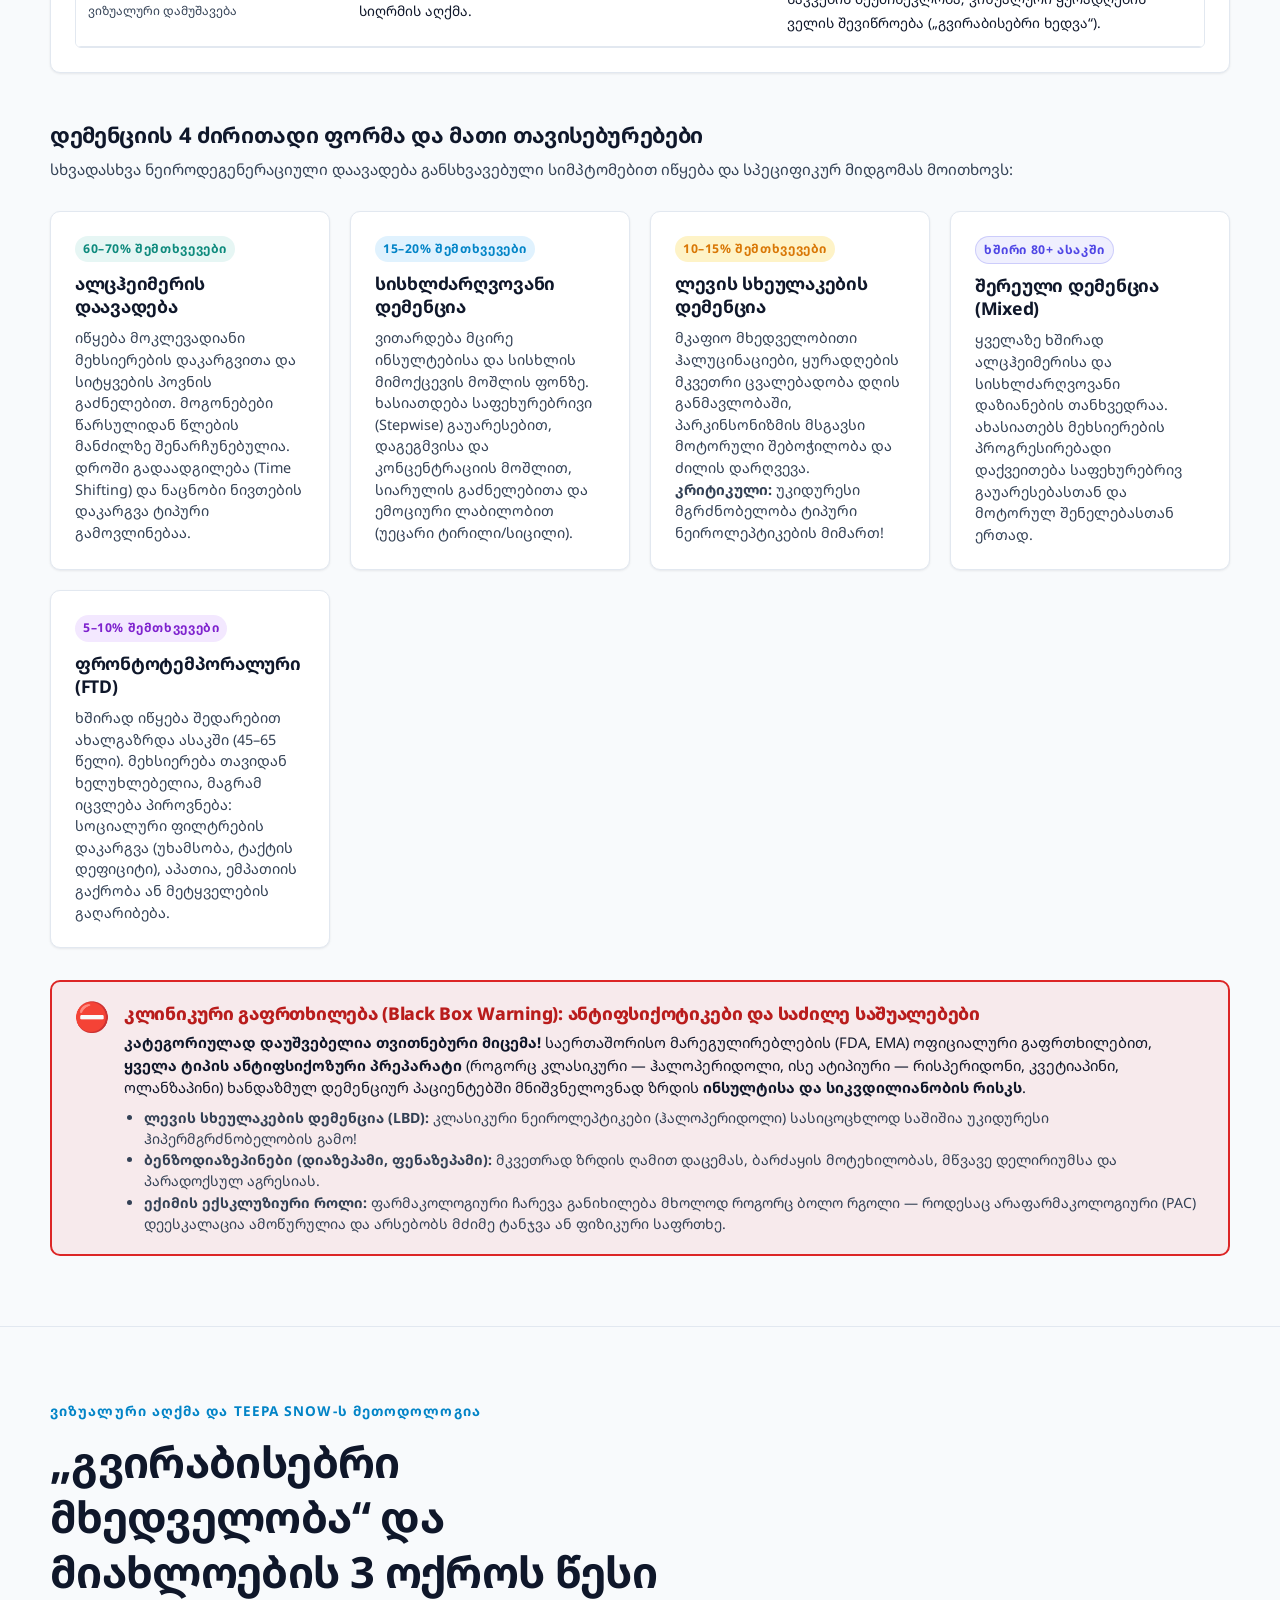
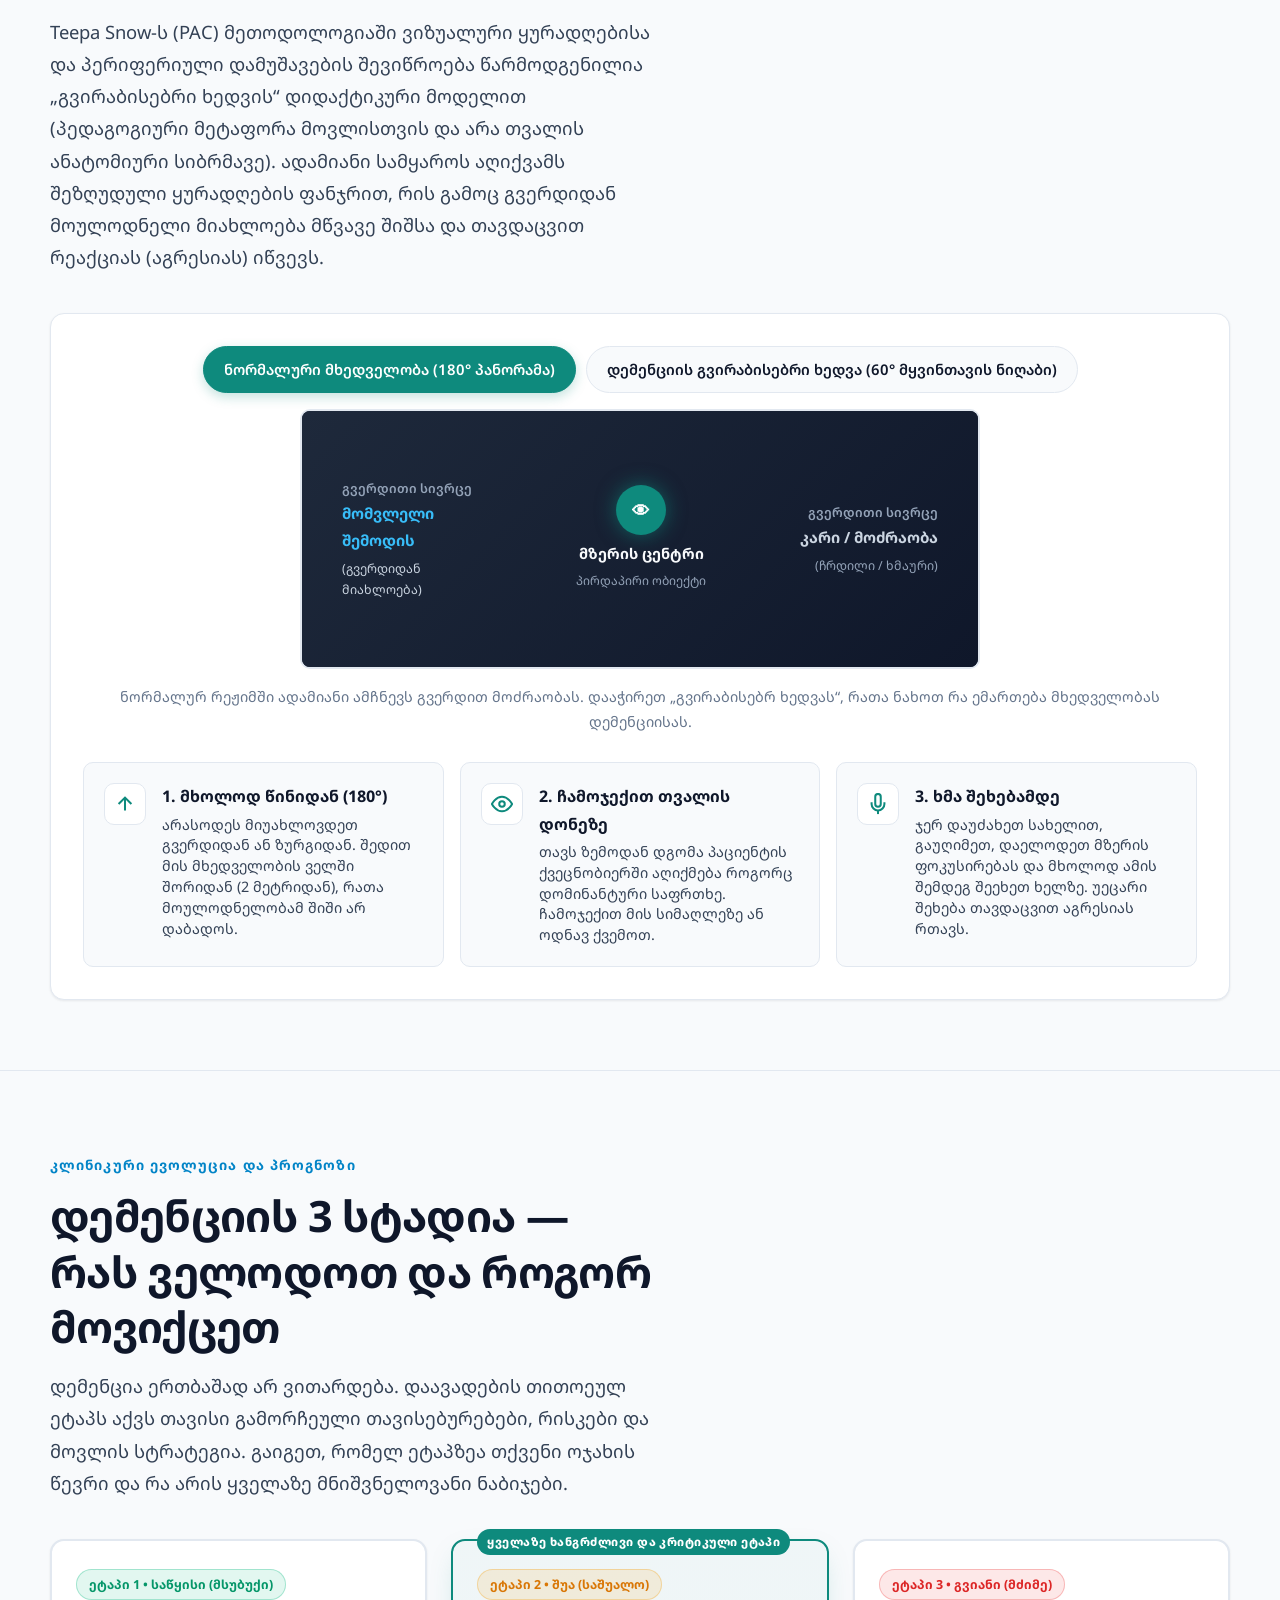
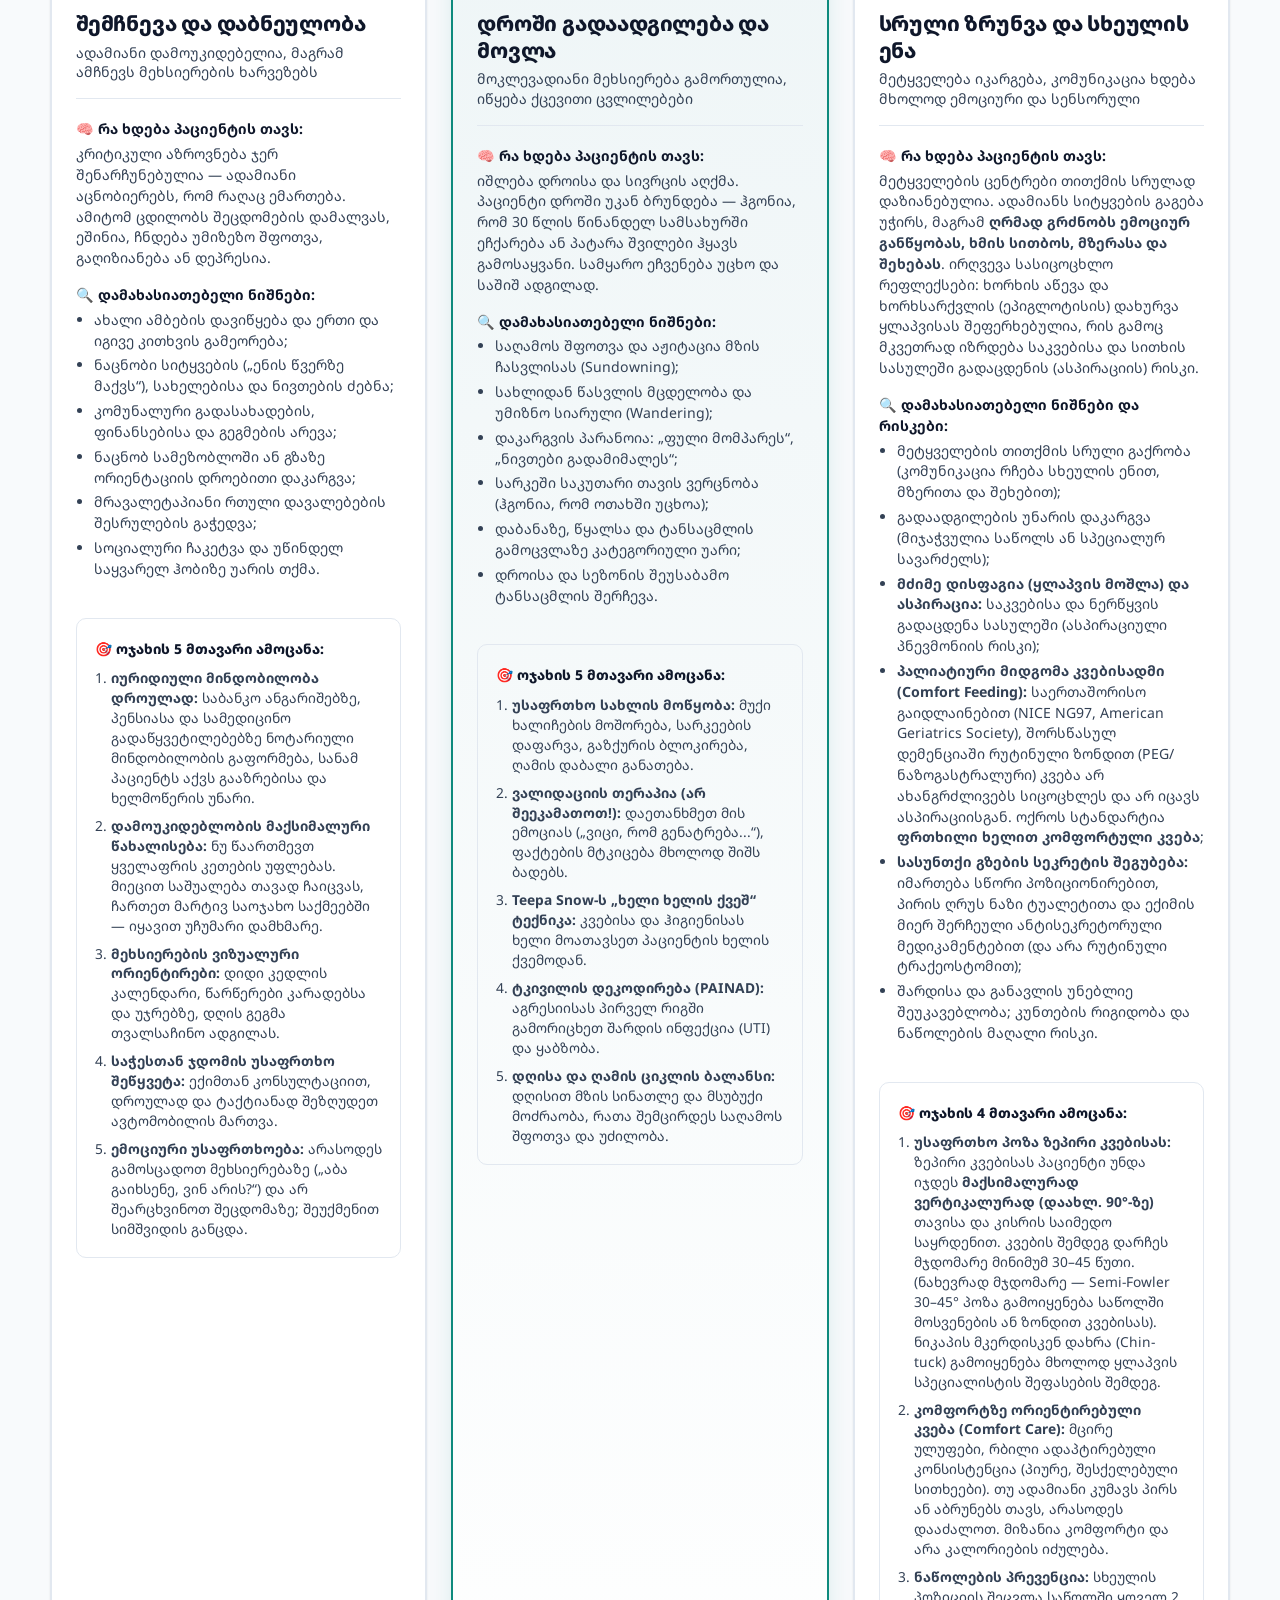
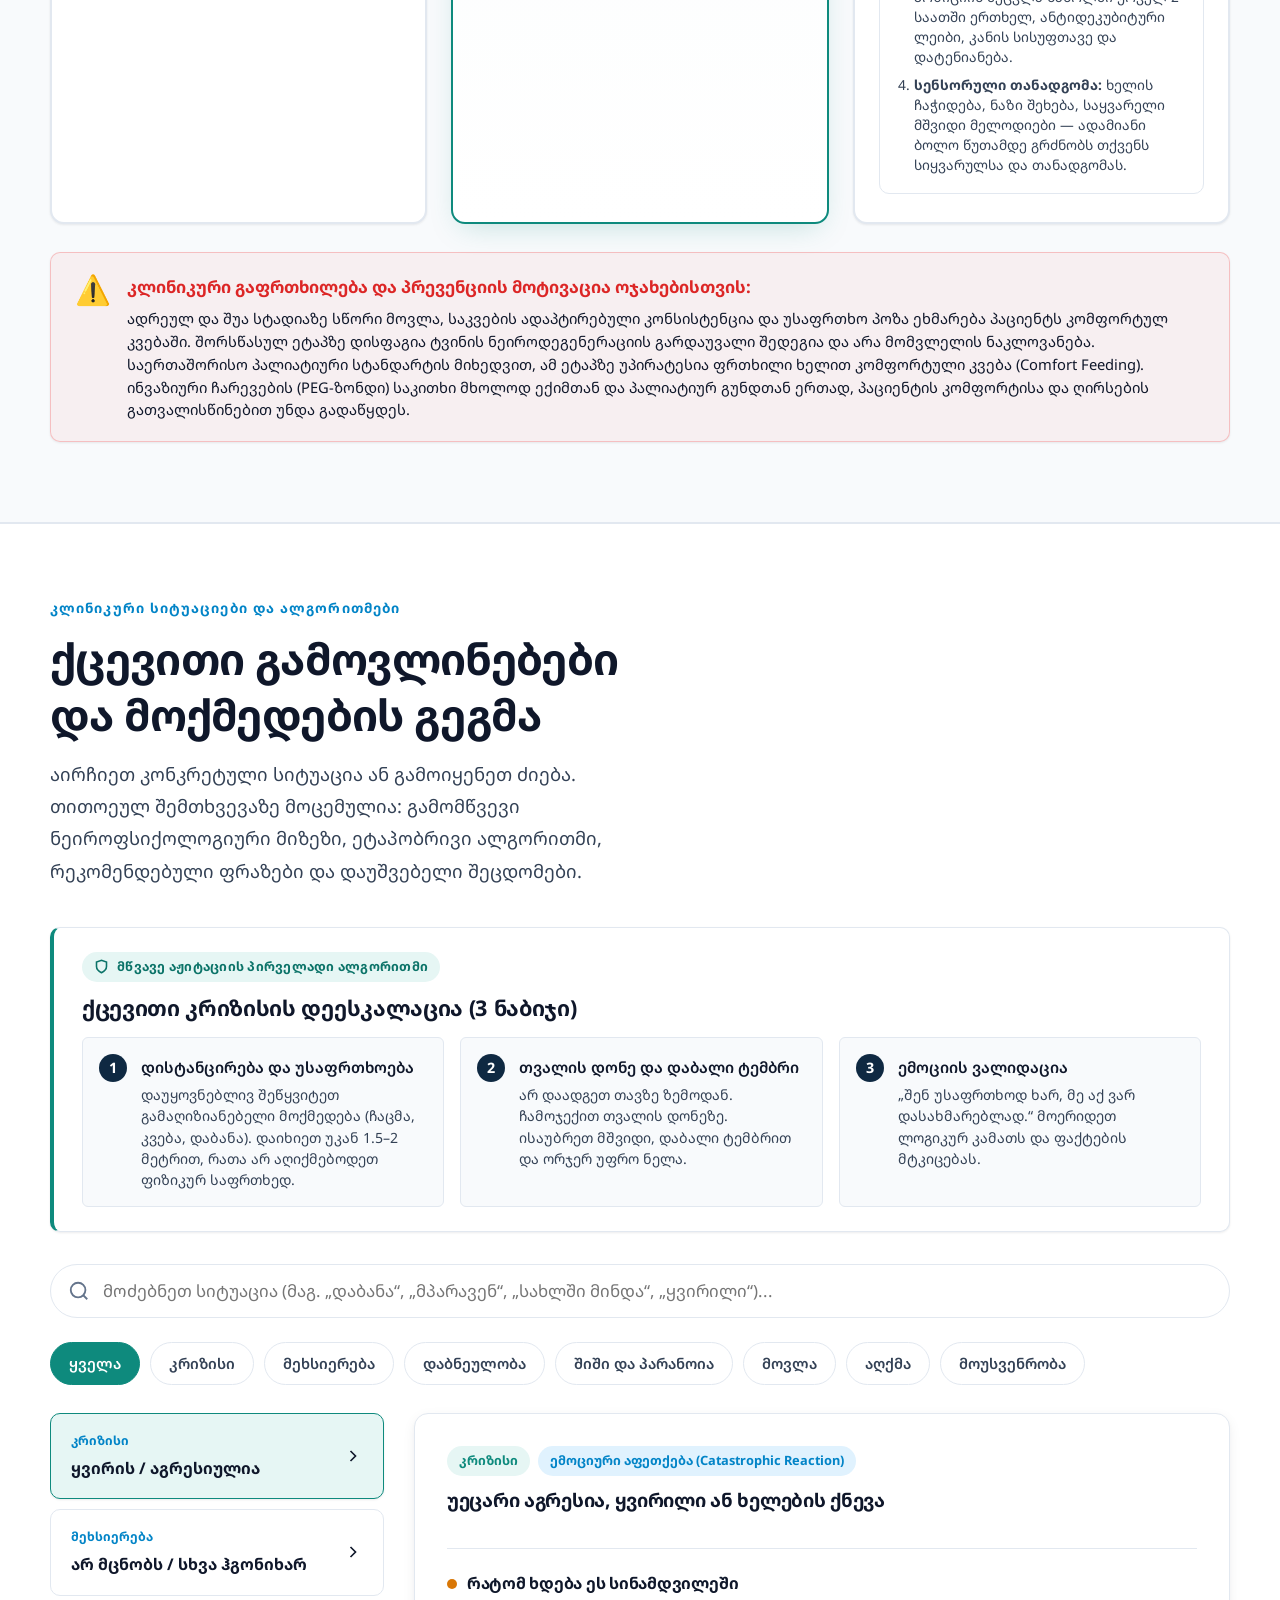
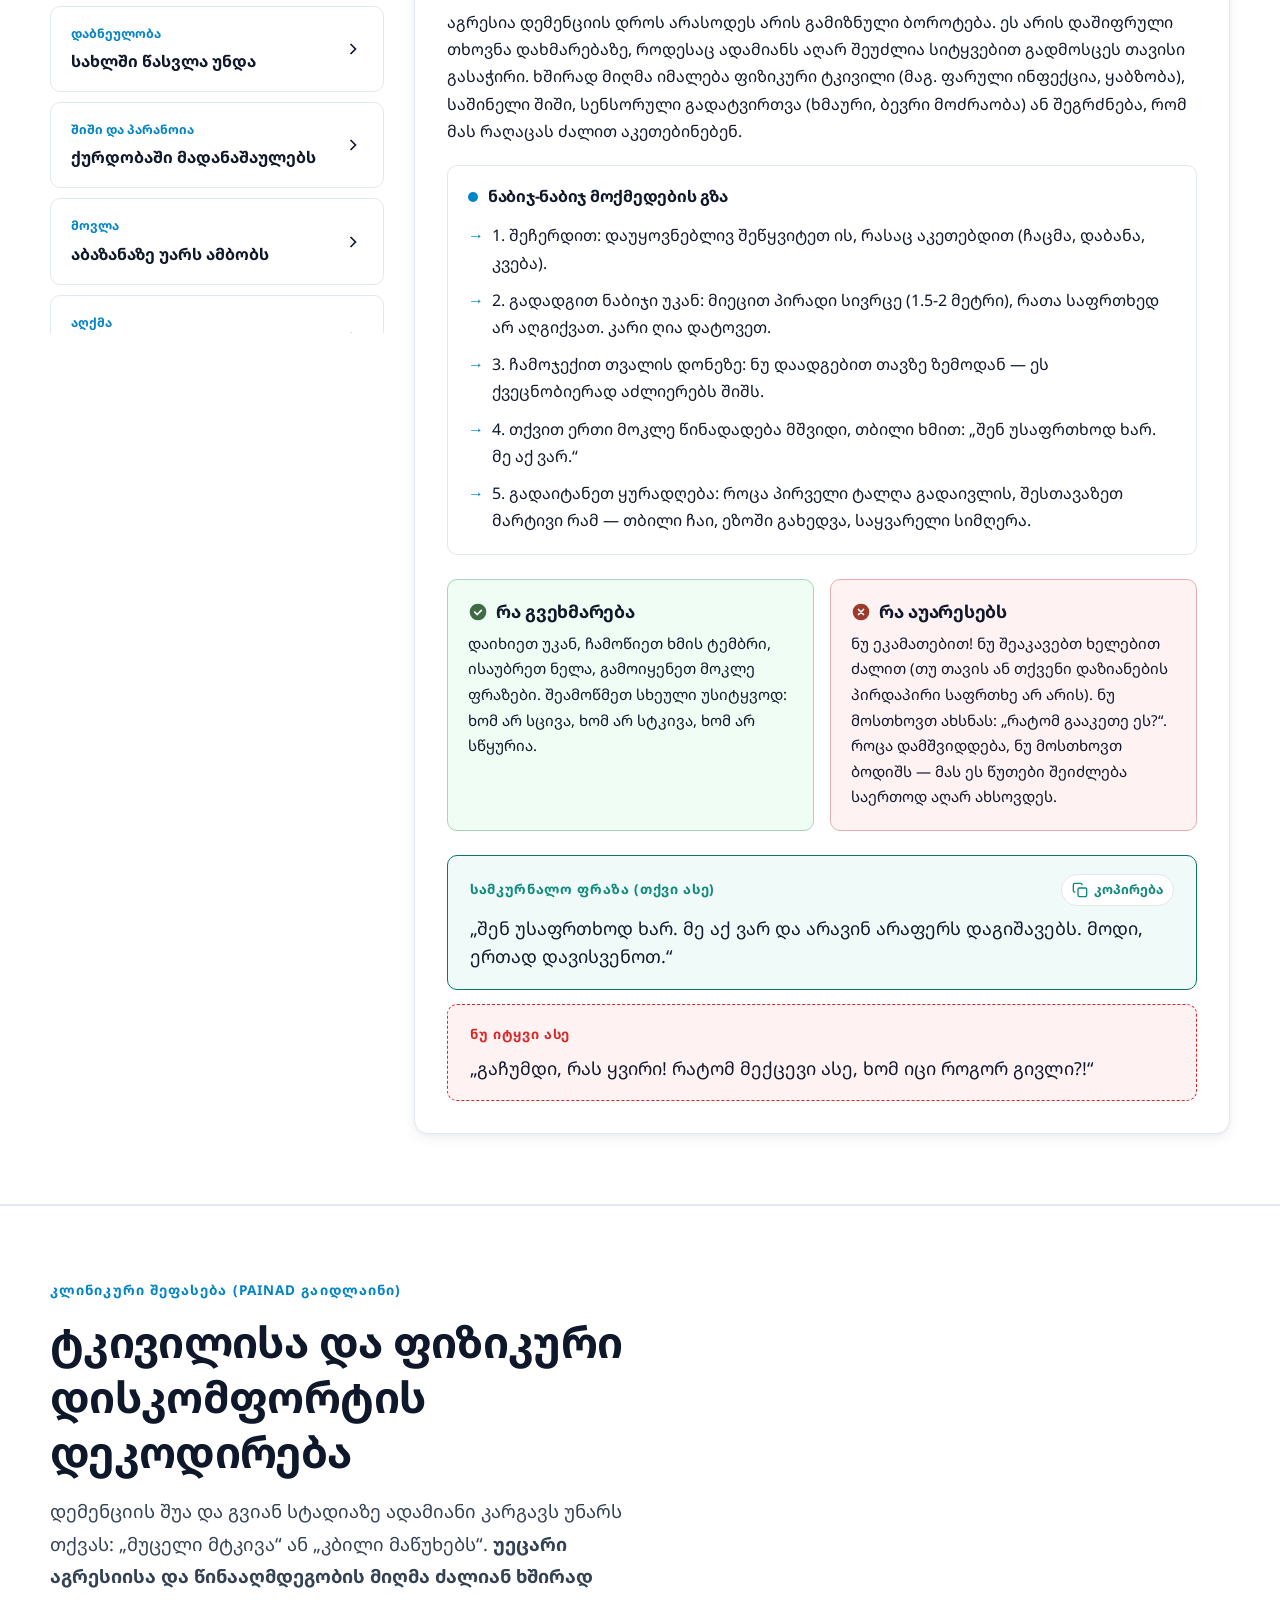
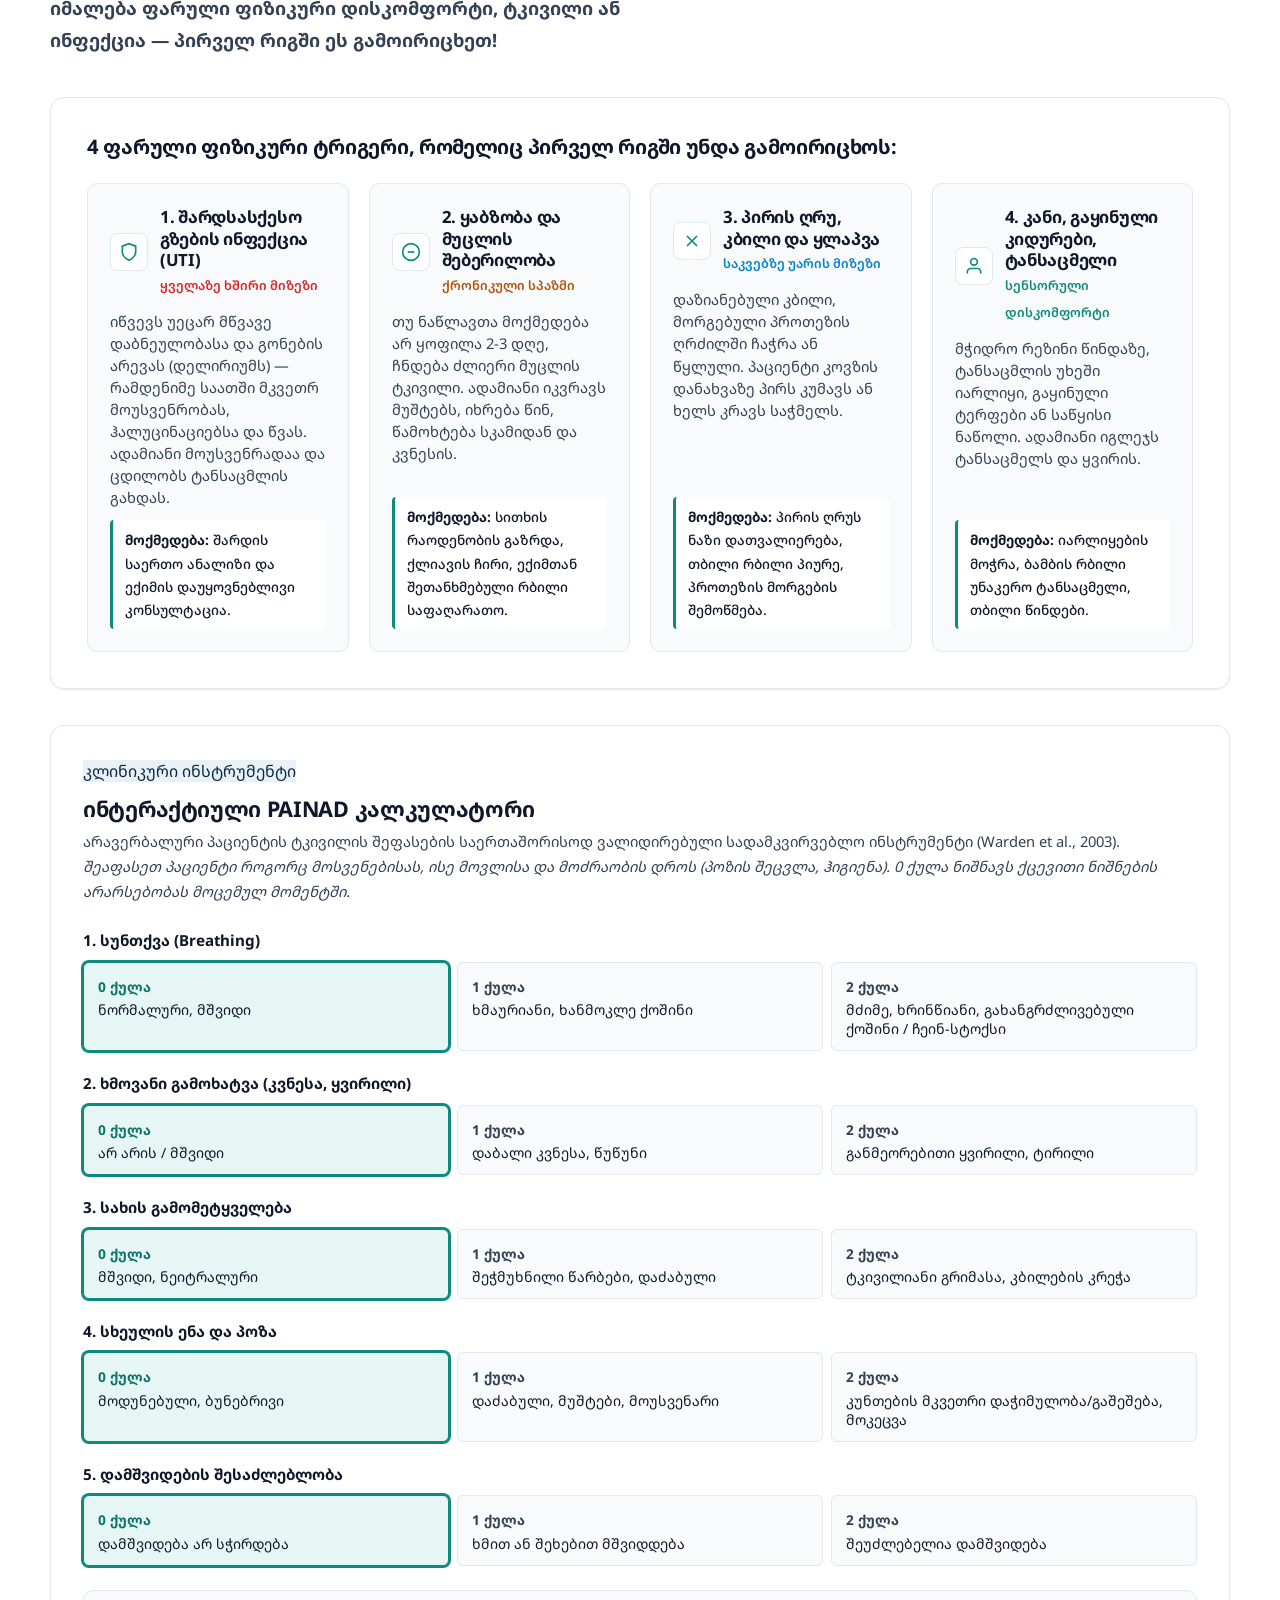
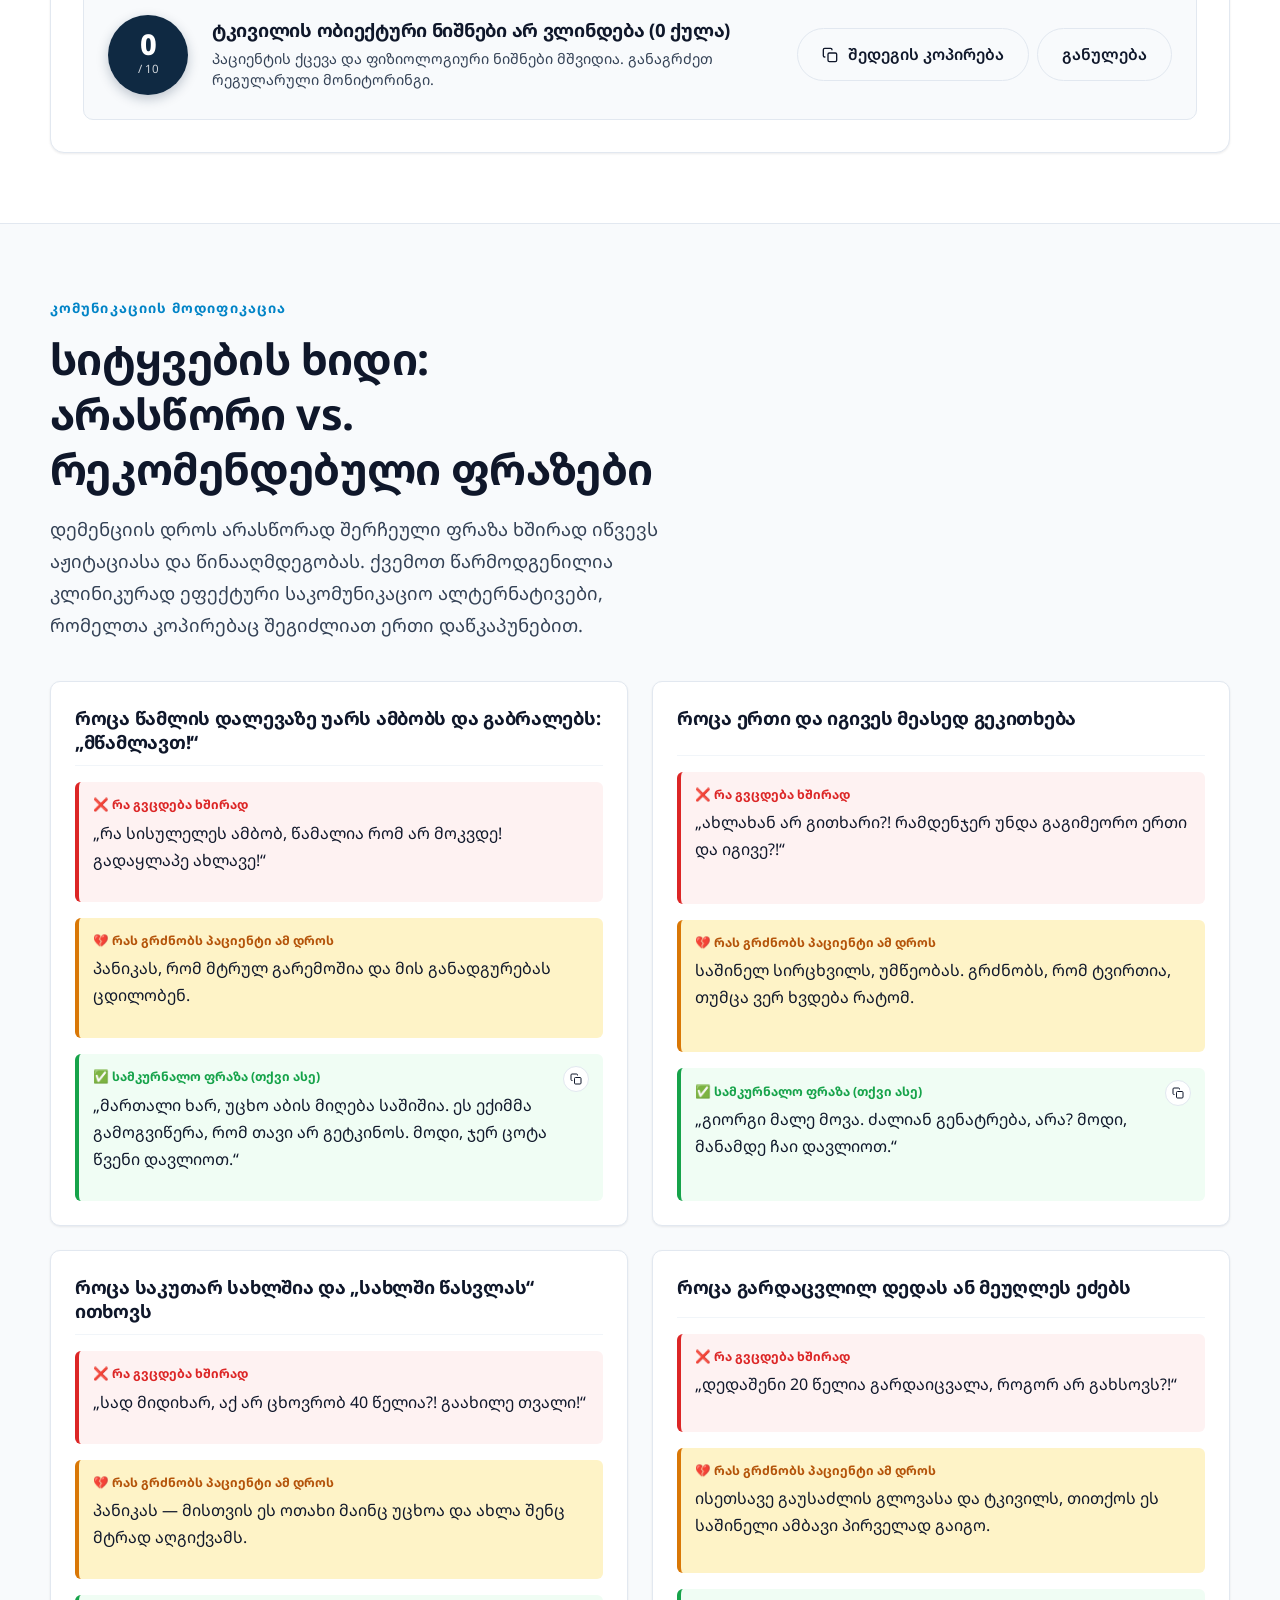
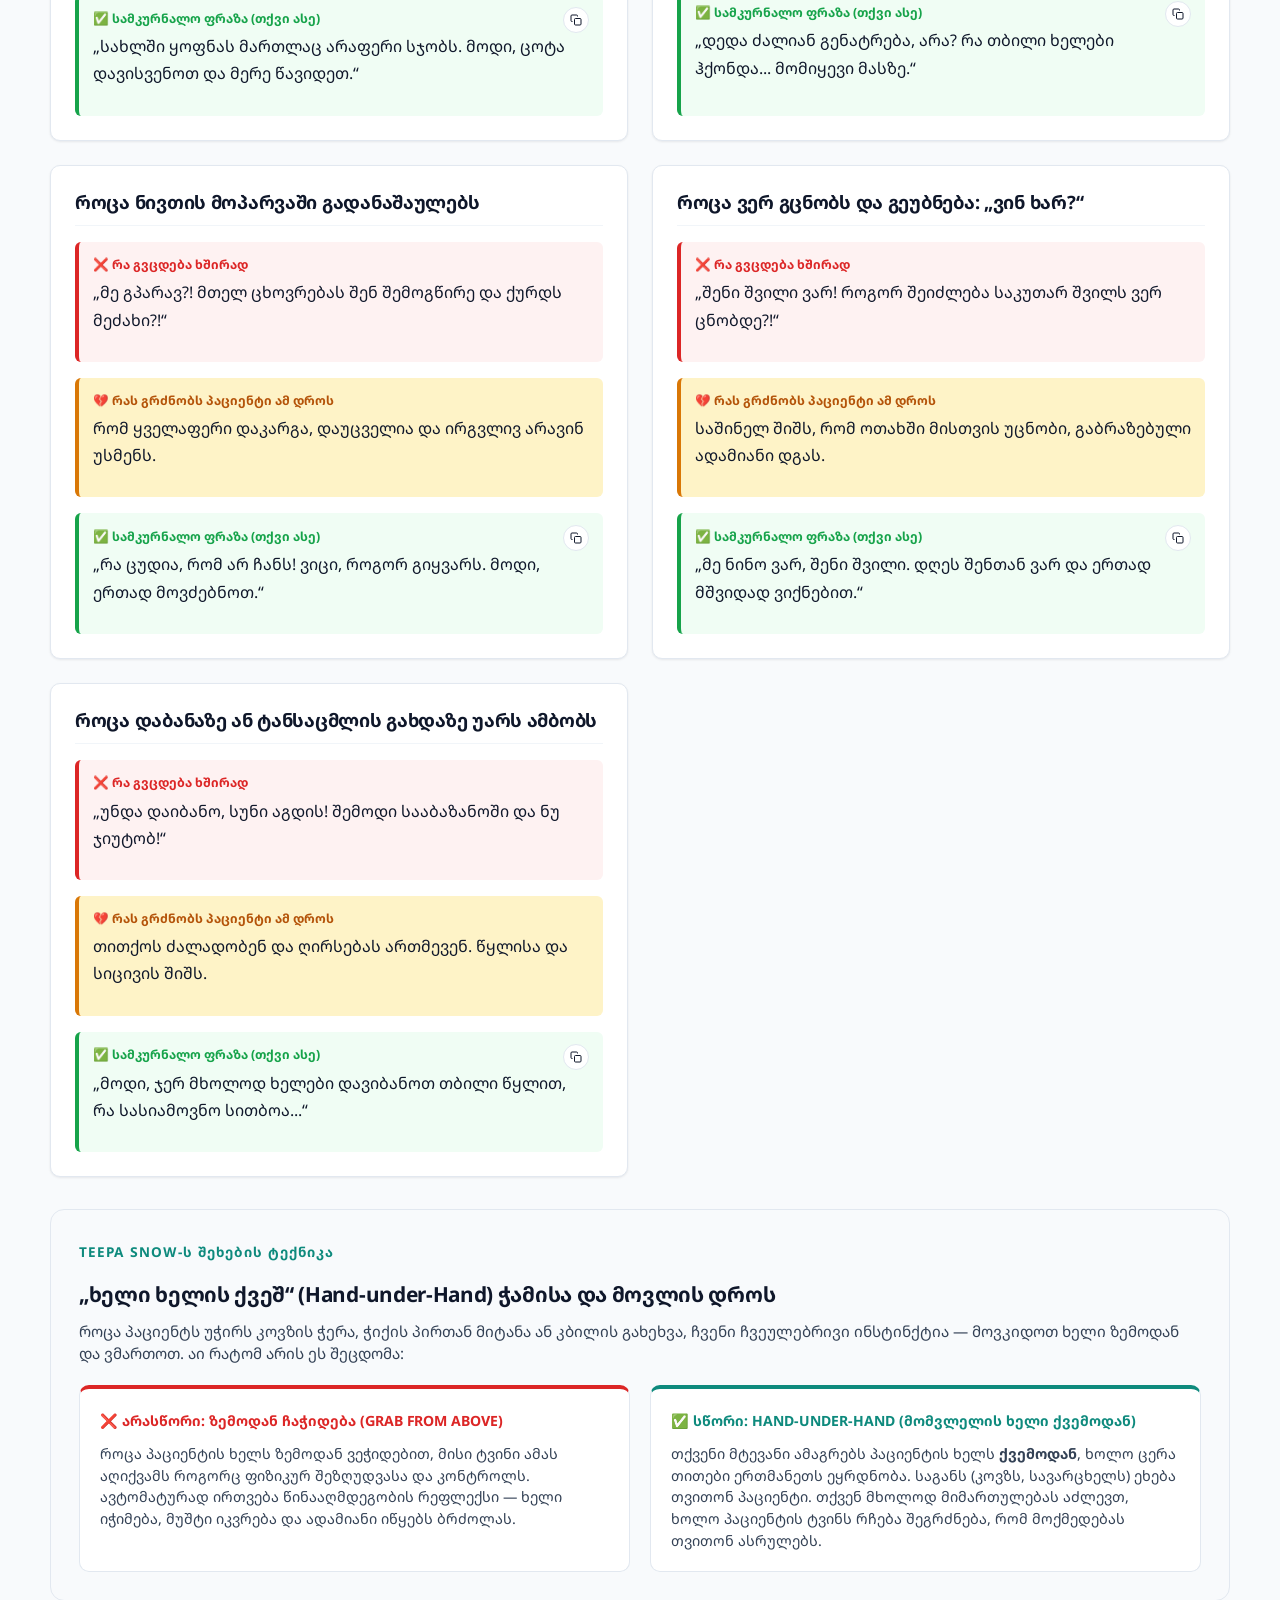
==== commit 375dbb14: "feat: add dedicated clinical audit whitepaper page (audit.html), Venice.ai Round 2 scorecard, and op" ====
--- a/index.html
+++ b/index.html
@@ -134,11 +134,17 @@
         <a href="#pain-check" class="desktop-nav-link">ტკივილი (PAINAD)</a>
         <a href="#home-safety" class="desktop-nav-link">უსაფრთხო სახლი</a>
         <a href="#faq" class="desktop-nav-link">FAQ</a>
+        <a href="audit.html" class="desktop-nav-link" style="color: var(--teal); font-weight: 700;">AI აუდიტი</a>
         <button type="button" class="desktop-nav-link nav-about-trigger" id="headerAboutBtn">პროექტის შესახებ</button>
       </nav>
 
       <!-- Header Action Controls -->
       <div class="header-actions">
+        <!-- GitHub Link -->
+        <a class="action-btn" id="headerGithubBtn" href="https://github.com/AkakiSanadze/dementia-care-georgia" target="_blank" rel="noopener noreferrer" aria-label="GitHub Repository (Open Source)" title="GitHub (Open Source)">
+          <svg width="20" height="20" viewBox="0 0 24 24" fill="currentColor"><path d="M12 0C5.37 0 0 5.37 0 12c0 5.31 3.435 9.795 8.205 11.385.6.105.825-.255.825-.57 0-.285-.015-1.23-.015-2.235-3.015.555-3.795-.735-4.035-1.41-.135-.345-.72-1.41-1.23-1.695-.42-.225-1.02-.78-.015-.795.945-.015 1.62.87 1.845 1.23 1.08 1.815 2.805 1.305 3.495.99.105-.78.42-1.305.765-1.605-2.67-.3-5.46-1.335-5.46-5.925 0-1.305.465-2.385 1.23-3.225-.12-.3-.54-1.53.12-3.18 0 0 1.005-.315 3.3 1.23.96-.27 1.98-.405 3-.405s2.04.135 3 .405c2.295-1.56 3.3-1.23 3.3-1.23.66 1.65.24 2.88.12 3.18.765.84 1.23 1.905 1.23 3.225 0 4.605-2.805 5.625-5.475 5.925.435.375.81 1.095.81 2.22 0 1.605-.015 2.895-.015 3.3 0 .315.225.69.825.57A12.02 12.02 0 0024 12c0-6.63-5.37-12-12-12z"/></svg>
+        </a>
+
         <!-- Global Print / PDF -->
         <button class="action-btn" id="headerPrintBtn" type="button" aria-label="გზამკვლევის ამობეჭდვა ან PDF" title="გზამკვლევის ამობეჭდვა / PDF">
           <svg width="20" height="20" viewBox="0 0 24 24" fill="none" stroke="currentColor" stroke-width="1.8" stroke-linecap="round" stroke-linejoin="round">
@@ -219,6 +225,8 @@
           <li><a href="#visitor-memo"><span class="link-bullet">10</span> ვიზიტორთა მემორანდუმი</a></li>
           <li><a href="#routine"><span class="link-bullet">11</span> მოვლის დღის რუტინა</a></li>
           <li><a href="#faq"><span class="link-bullet">12</span> ხშირი შეკითხვები</a></li>
+          <li><a href="audit.html" style="color: var(--teal); font-weight: 700;"><span class="link-bullet">🛡️</span> AI აუდიტი (Venice.ai)</a></li>
+          <li><a href="https://github.com/AkakiSanadze/dementia-care-georgia" target="_blank" rel="noopener noreferrer"><span class="link-bullet">💻</span> GitHub (Open Source)</a></li>
         </ul>
       </div>
     </div>
@@ -241,7 +249,7 @@
             დემენცია თავის ტვინის პროგრესირებადი კლინიკური სინდრომია (ნეიროდეგენერაციული, სისხლძარღვოვანი ან შერეული ეტიოლოგიით) და არა „ხასიათის გაფუჭება“ ან დაბერების ბუნებრივი ნორმა. ეს გზამკვლევი აერთიანებს საერთაშორისო კლინიკურ გაიდლაინებს (Teepa Snow PAC, Naomi Feil Validation Therapy, NICE, Alzheimer's Association) და ოჯახის წევრებს აწვდის მეცნიერულად დასაბუთებულ რეკომენდაციებს ქცევითი სიმპტომების მართვის, კომუნიკაციისა და უსაფრთხო მოვლისთვის.
           </p>
           <div style="margin-bottom: 14px;">
-            <a class="hero-audit-badge" id="heroAuditBadge" href="#aboutModal" role="button">🛡️ AI კლინიკური აუდიტი: შემოწმებულია (76/100)</a>
+            <a class="hero-audit-badge" id="heroAuditBadge" href="audit.html" role="button">🛡️ დამოუკიდებელი AI კლინიკური აუდიტი (Venice.ai): 89.1/100 (A+) →</a>
           </div>
           <div class="disclaimer-alert" style="background: var(--cream); padding: 14px 18px; border-radius: var(--radius-sm); border-left: 4px solid var(--teal); margin-bottom: 24px; font-size: 0.92rem; color: var(--ink-soft); line-height: 1.5; border: 1px solid var(--line); border-left-width: 4px; border-left-color: var(--teal);">
             <strong>სამედიცინო შენიშვნა:</strong> პლატფორმაზე განთავსებული მასალები ატარებს საგანმანათლებლო და საინფორმაციო ხასიათს და არ ცვლის ექიმ-სპეციალისტის (ნევროლოგის, გერიატრის, ფსიქიატრის) კონსულტაციასა და ინდივიდუალურ მკურნალობის გეგმას.
@@ -1589,6 +1597,8 @@
         <p><a href="#visitor-memo">ვიზიტორთა მემორანდუმი</a></p>
         <p><a href="#routine">მოვლის დღის რუტინა</a></p>
         <p><a href="#faq">ხშირი შეკითხვები</a></p>
+        <p><a href="audit.html" style="color: var(--teal); font-weight: 700;">🛡️ AI კლინიკური აუდიტი</a></p>
+        <p><a href="https://github.com/AkakiSanadze/dementia-care-georgia" target="_blank" rel="noopener noreferrer">💻 GitHub (Open Source)</a></p>
       </div>
     </div>
 
@@ -1695,9 +1705,12 @@
         <div class="about-card highlight-about" id="aboutAuditSection">
           <div class="about-card-icon">🛡️</div>
           <div class="about-card-body" style="width: 100%; min-width: 0;">
-            <h4>5. მრავალმოდელური დამოუკიდებელი აუდიტი (AI Peer-Review)</h4>
-            <p>
-              ინფორმაციის ობიექტურობისა და კლინიკური უსაფრთხოების უზრუნველსაყოფად, პორტალი გადის რეგულარულ, მიუკერძოებელ აუდიტს მსოფლიოს წამყვან ხელოვნური ინტელექტის მოდელებთან 5 ძირითად კატეგორიაში (100-ქულიანი სისტემით).
+            <div style="display: flex; justify-content: space-between; align-items: center; flex-wrap: wrap; gap: 8px;">
+              <h4 style="margin: 0;">5. დამოუკიდებელი მრავალმოდელური აუდიტი (Venice.ai)</h4>
+              <span class="badge-pill green" style="background: rgba(16, 185, 129, 0.12); color: #059669; padding: 4px 10px; border-radius: 999px; font-weight: 700; font-size: 0.82rem;">Round 2: 89.1 / 100</span>
+            </div>
+            <p style="margin: 8px 0 14px;">
+              ინფორმაციის მაქსიმალური კლინიკური უსაფრთხოებისა და ობიექტურობისთვის, პორტალი გადის დამოუკიდებელ შეფასებას მსოფლიოს წამყვან AI მოდელებთან <strong>Venice.ai</strong>-ს პლატფორმაზე (Google-ის გარეთ). მე-2 რაუნდში საშუალო ქულა <strong>78.4-დან 89.1-მდე გაიზარდა (+10.7 ქულა!)</strong>.
             </p>
 
             <div class="audit-table-wrapper">
@@ -1705,40 +1718,91 @@
                 <thead>
                   <tr>
                     <th>აუდიტორი მოდელი</th>
-                    <th>სამედიცინო სიზუსტე</th>
-                    <th>უსაფრთხოება</th>
-                    <th>დეესკალაცია</th>
-                    <th>ტკივილი (PAINAD)</th>
-                    <th>ეთიკა & ენა</th>
-                    <th>ჯამი</th>
+                    <th>პლატფორმა</th>
+                    <th>რაუნდი 1</th>
+                    <th>რაუნდი 2</th>
+                    <th>დინამიკა</th>
+                    <th>ვერდიქტი</th>
                   </tr>
                 </thead>
                 <tbody>
                   <tr>
-                    <td><strong>Gemini 3.1 Pro</strong><br><span class="model-sub">კლინიკური ექსპერტიზა</span></td>
-                    <td>15 / 20</td>
-                    <td>16 / 20</td>
-                    <td>15 / 20</td>
-                    <td>15 / 20</td>
-                    <td>15 / 20</td>
-                    <td><span class="score-badge score-good">76 / 100</span></td>
+                    <td><strong>Grok 4.6</strong></td>
+                    <td>Venice.ai</td>
+                    <td>90 / 100</td>
+                    <td><strong>98 / 100</strong></td>
+                    <td><span style="color:#059669; font-weight:700;">+8 🟢</span></td>
+                    <td>უსაფრთხო & რეკომენდებული</td>
                   </tr>
                   <tr>
-                    <td><strong>Gemini Flash</strong><br><span class="model-sub">სტრუქტურული & UX აუდიტი</span></td>
-                    <td>15 / 20</td>
-                    <td>15 / 20</td>
-                    <td>16 / 20</td>
-                    <td>14 / 20</td>
-                    <td>15 / 20</td>
-                    <td><span class="score-badge score-good">75 / 100</span></td>
+                    <td><strong>Qwen 3.8 Max</strong></td>
+                    <td>Venice.ai</td>
+                    <td>90 / 100</td>
+                    <td><strong>95 / 100</strong></td>
+                    <td><span style="color:#059669; font-weight:700;">+5 🟢</span></td>
+                    <td>უსაფრთხო & რეკომენდებული</td>
                   </tr>
-                  <tr class="audit-pending-row">
-                    <td><strong>გარე მოდელები (Venice / Claude / GPT)</strong><br><span class="model-sub">დამოუკიდებელი აუდიტი</span></td>
-                    <td colspan="5" style="text-align: center; font-style: italic; color: var(--ink-soft);">მუშავდება და ემატება ეტაპობრივად...</td>
-                    <td><span class="score-badge score-pending">პროცესშია</span></td>
+                  <tr>
+                    <td><strong>GLM 5.3</strong></td>
+                    <td>Venice.ai</td>
+                    <td>86 / 100</td>
+                    <td><strong>94 / 100</strong></td>
+                    <td><span style="color:#059669; font-weight:700;">+8 🟢</span></td>
+                    <td>გამორჩეული ხარისხი</td>
+                  </tr>
+                  <tr>
+                    <td><strong>Kimi K3</strong></td>
+                    <td>Venice.ai</td>
+                    <td>81 / 100</td>
+                    <td><strong>90 / 100</strong></td>
+                    <td><span style="color:#059669; font-weight:700;">+9 🟢</span></td>
+                    <td>მაღალი კლინიკური ნდობა</td>
+                  </tr>
+                  <tr>
+                    <td><strong>DeepSeek V4 Pro</strong></td>
+                    <td>Venice.ai</td>
+                    <td>82 / 100</td>
+                    <td><strong>89 / 100</strong></td>
+                    <td><span style="color:#059669; font-weight:700;">+7 🟢</span></td>
+                    <td>უსაფრთხო & სასარგებლო</td>
+                  </tr>
+                  <tr>
+                    <td><strong>Claude Fable 5.1</strong></td>
+                    <td>Venice.ai</td>
+                    <td>72 / 100</td>
+                    <td><strong>83 / 100</strong></td>
+                    <td><span style="color:#059669; font-weight:700;">+11 🟢</span></td>
+                    <td>კლინიკური რისკი მოხსნილია</td>
+                  </tr>
+                  <tr>
+                    <td><strong>GPT-5.6 Sol Pro</strong></td>
+                    <td>Venice.ai</td>
+                    <td>64 / 100</td>
+                    <td><strong>75 / 100</strong></td>
+                    <td><span style="color:#059669; font-weight:700;">+11 🟢</span></td>
+                    <td>რეკომენდებულია მოვლისთვის</td>
+                  </tr>
+                  <tr style="background: var(--cream); font-weight:800;">
+                    <td><strong>საშუალო (Venice.ai)</strong></td>
+                    <td>7 მოდელი</td>
+                    <td>78.4 / 100</td>
+                    <td><strong style="color:var(--teal);">89.1 / 100</strong></td>
+                    <td><span style="color:#059669; font-weight:800;">+10.7 🚀</span></td>
+                    <td><strong>სრული კონსენსუსი</strong></td>
                   </tr>
                 </tbody>
               </table>
+            </div>
+
+            <div style="margin-top: 16px; display: flex; gap: 12px; flex-wrap: wrap;">
+              <a href="audit.html" class="btn btn-primary" style="display: inline-flex; align-items: center; gap: 8px; text-decoration: none;">
+                <span>📊 სრული აუდიტის თეთრი წიგნი & მოდელების ციტატები</span>
+                <svg width="16" height="16" viewBox="0 0 24 24" fill="none" stroke="currentColor" stroke-width="2"><polyline points="9 18 15 12 9 6"></polyline></svg>
+              </a>
+              <a href="https://github.com/AkakiSanadze/dementia-care-georgia" target="_blank" rel="noopener noreferrer" class="btn btn-ghost" style="display: inline-flex; align-items: center; gap: 8px; text-decoration: none;">
+                <svg width="16" height="16" viewBox="0 0 24 24" fill="currentColor"><path d="M12 0C5.37 0 0 5.37 0 12c0 5.31 3.435 9.795 8.205 11.385.6.105.825-.255.825-.57 0-.285-.015-1.23-.015-2.235-3.015.555-3.795-.735-4.035-1.41-.135-.345-.72-1.41-1.23-1.695-.42-.225-1.02-.78-.015-.795.945-.015 1.62.87 1.845 1.23 1.08 1.815 2.805 1.305 3.495.99.105-.78.42-1.305.765-1.605-2.67-.3-5.46-1.335-5.46-5.925 0-1.305.465-2.385 1.23-3.225-.12-.3-.54-1.53.12-3.18 0 0 1.005-.315 3.3 1.23.96-.27 1.98-.405 3-.405s2.04.135 3 .405c2.295-1.56 3.3-1.23 3.3-1.23.66 1.65.24 2.88.12 3.18.765.84 1.23 1.905 1.23 3.225 0 4.605-2.805 5.625-5.475 5.925.435.375.81 1.095.81 2.22 0 1.605-.015 2.895-.015 3.3 0 .315.225.69.825.57A12.02 12.02 0 0024 12c0-6.63-5.37-12-12-12z"/></svg>
+                <span>GitHub (Open Source)</span>
+              </a>
             </div>
 
             <!-- Collapsible Detailed Reports -->
--- a/css/styles.css
+++ b/css/styles.css
@@ -3541,7 +3541,8 @@
    ========================================================================== */
 
 @media (max-width: 768px) {
-  #headerPrintBtn {
+  #headerPrintBtn,
+  #headerGithubBtn {
     display: none !important;
   }
 }
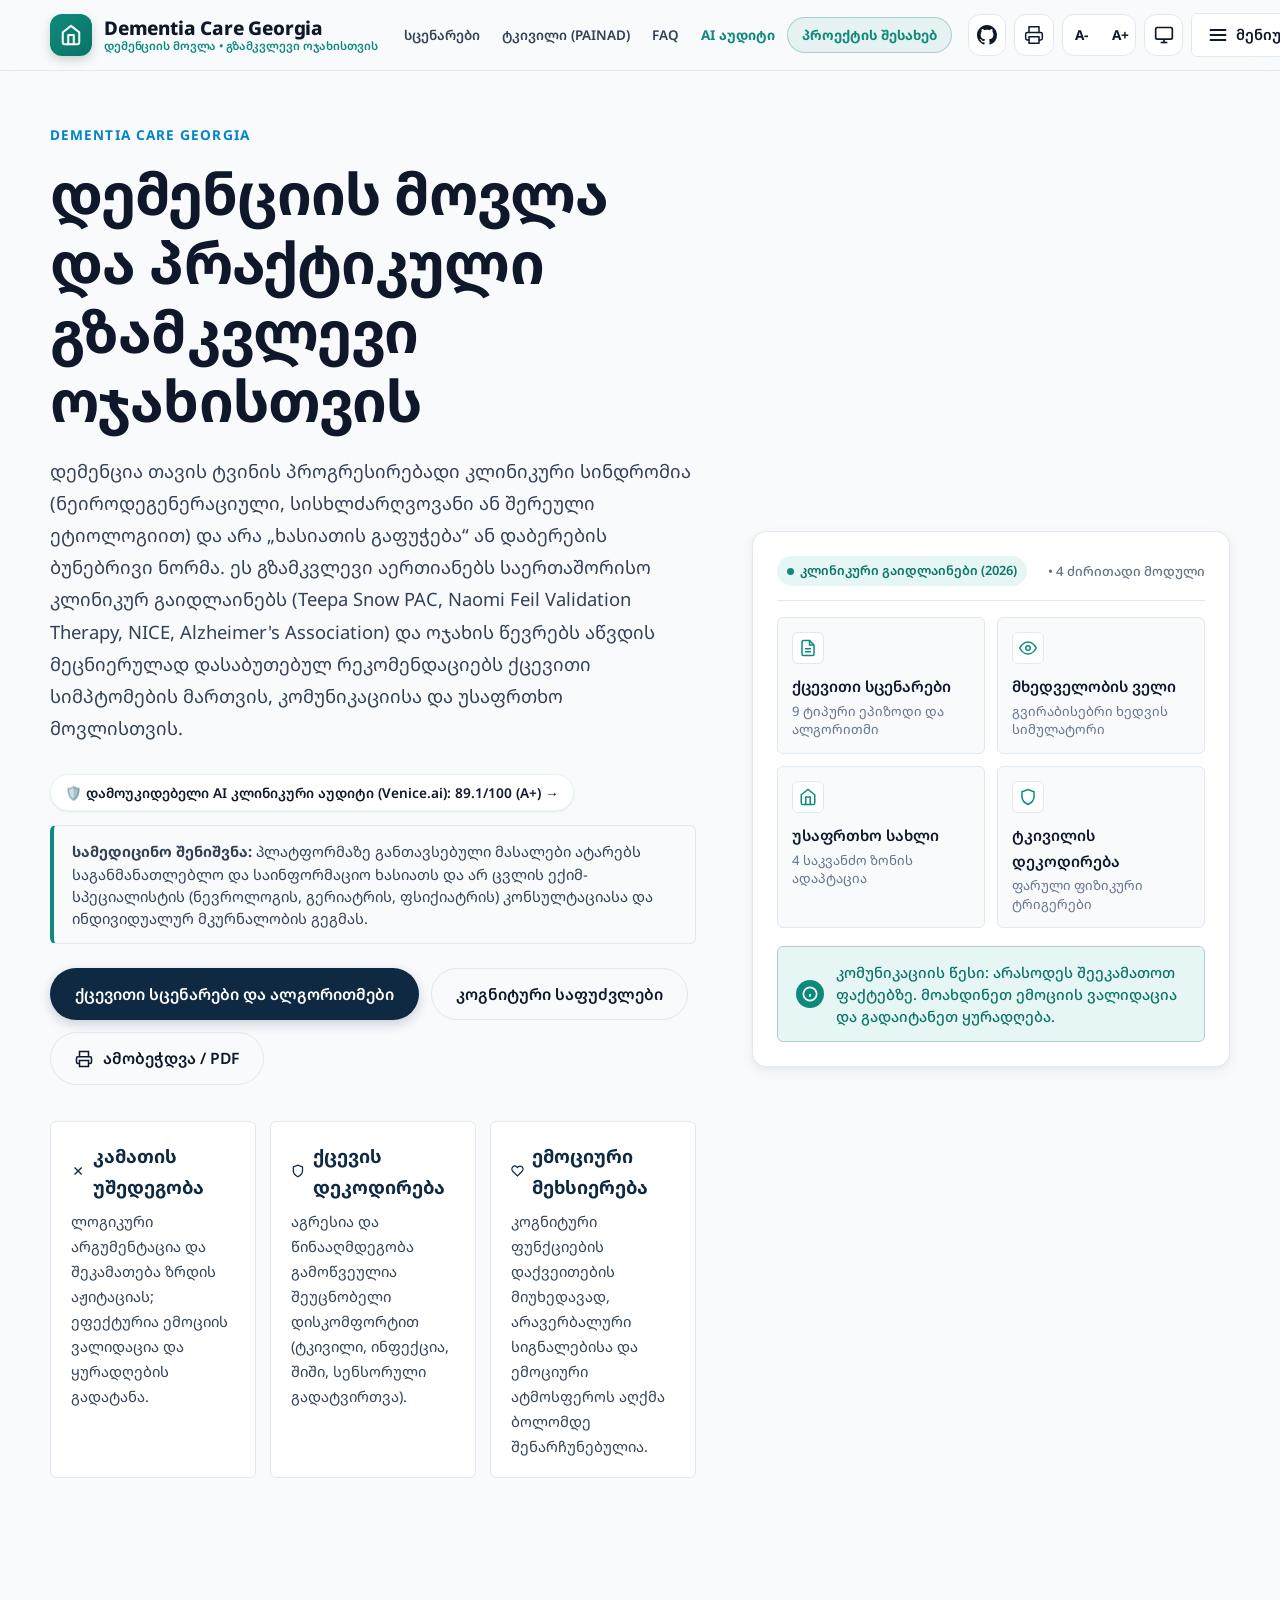
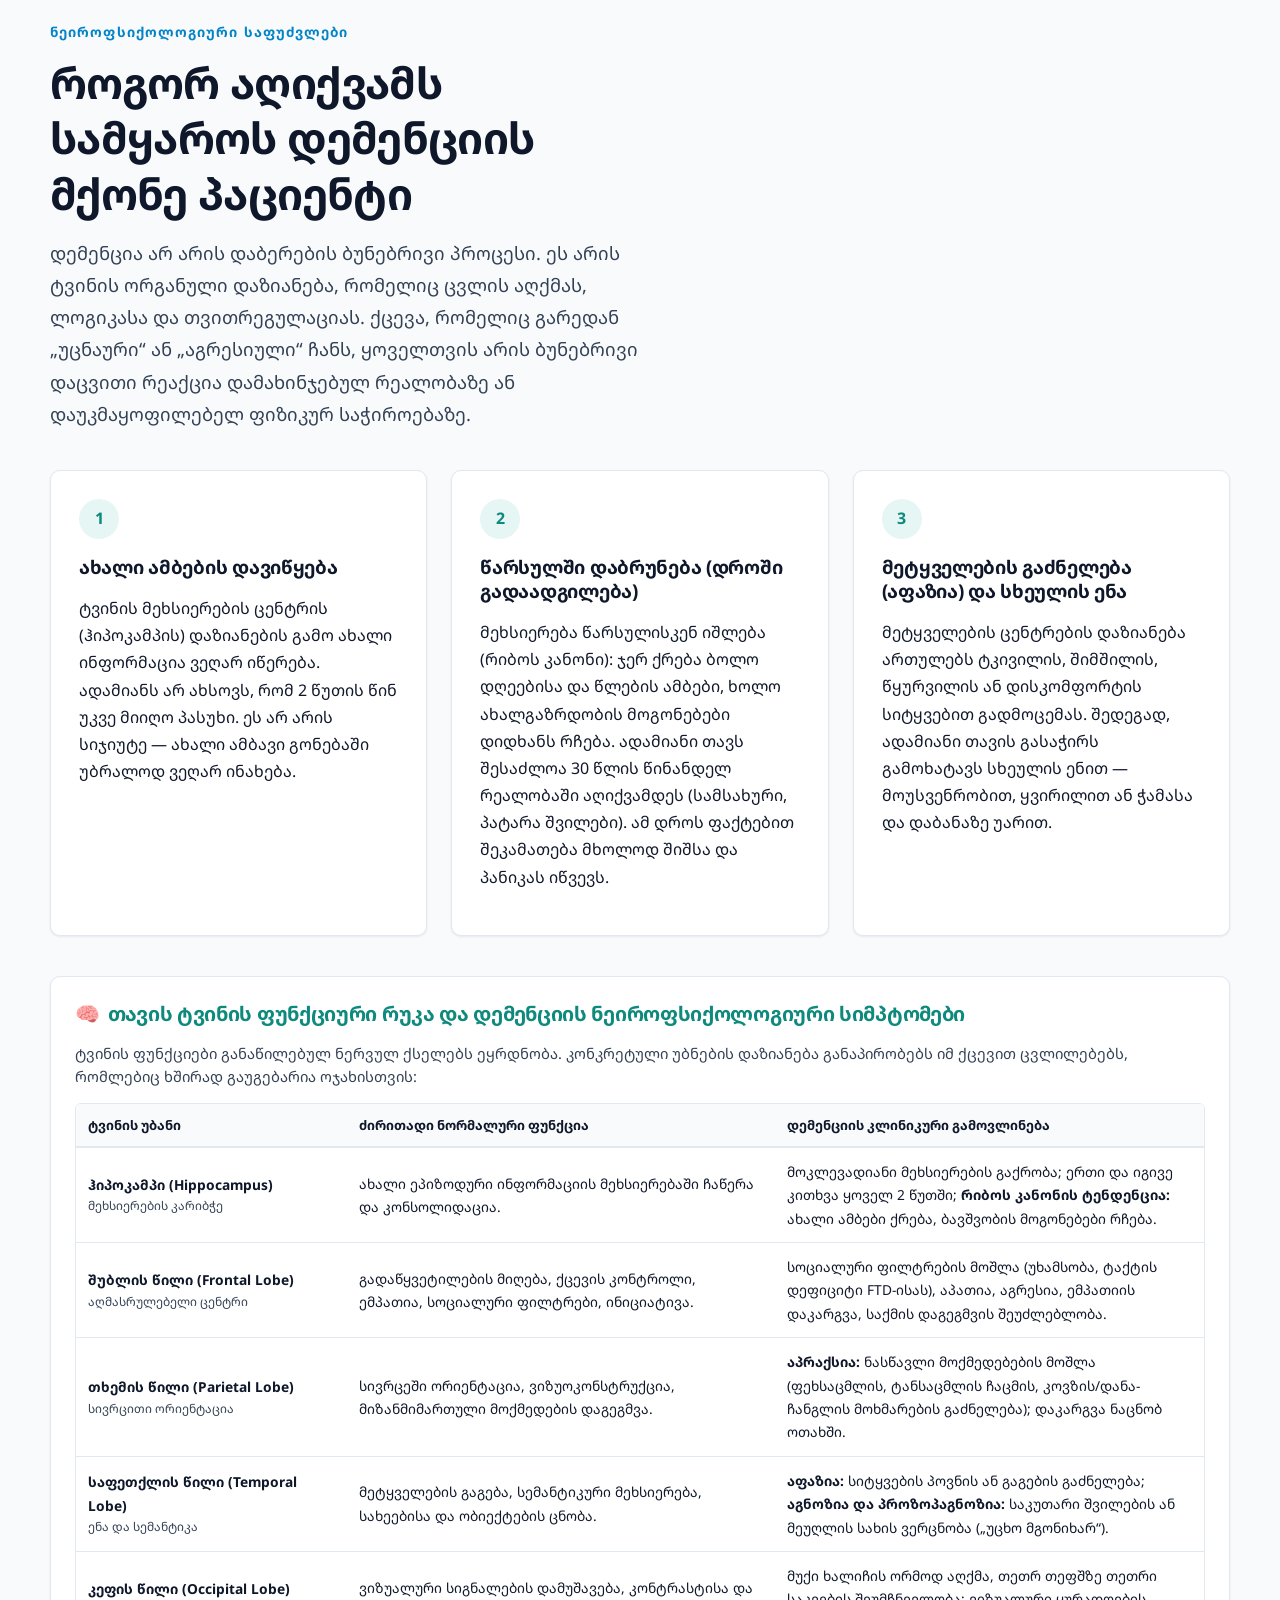
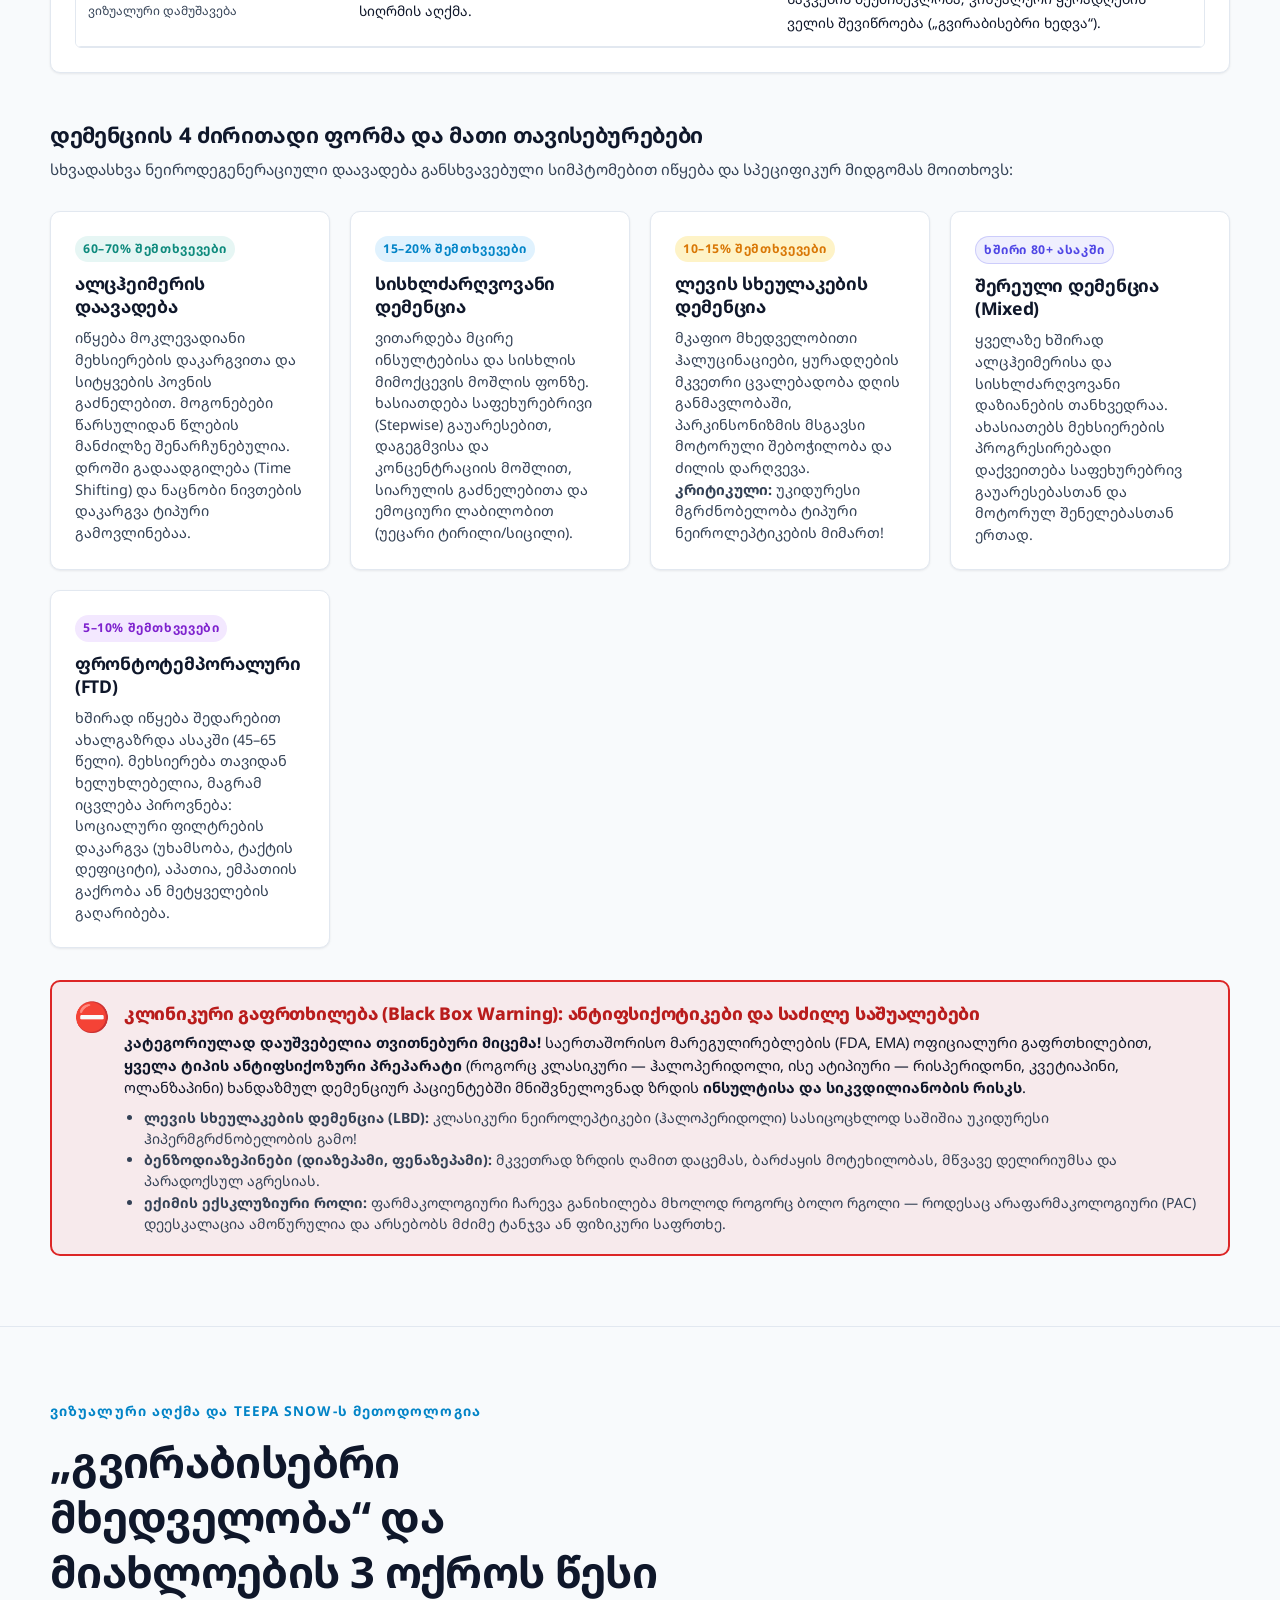
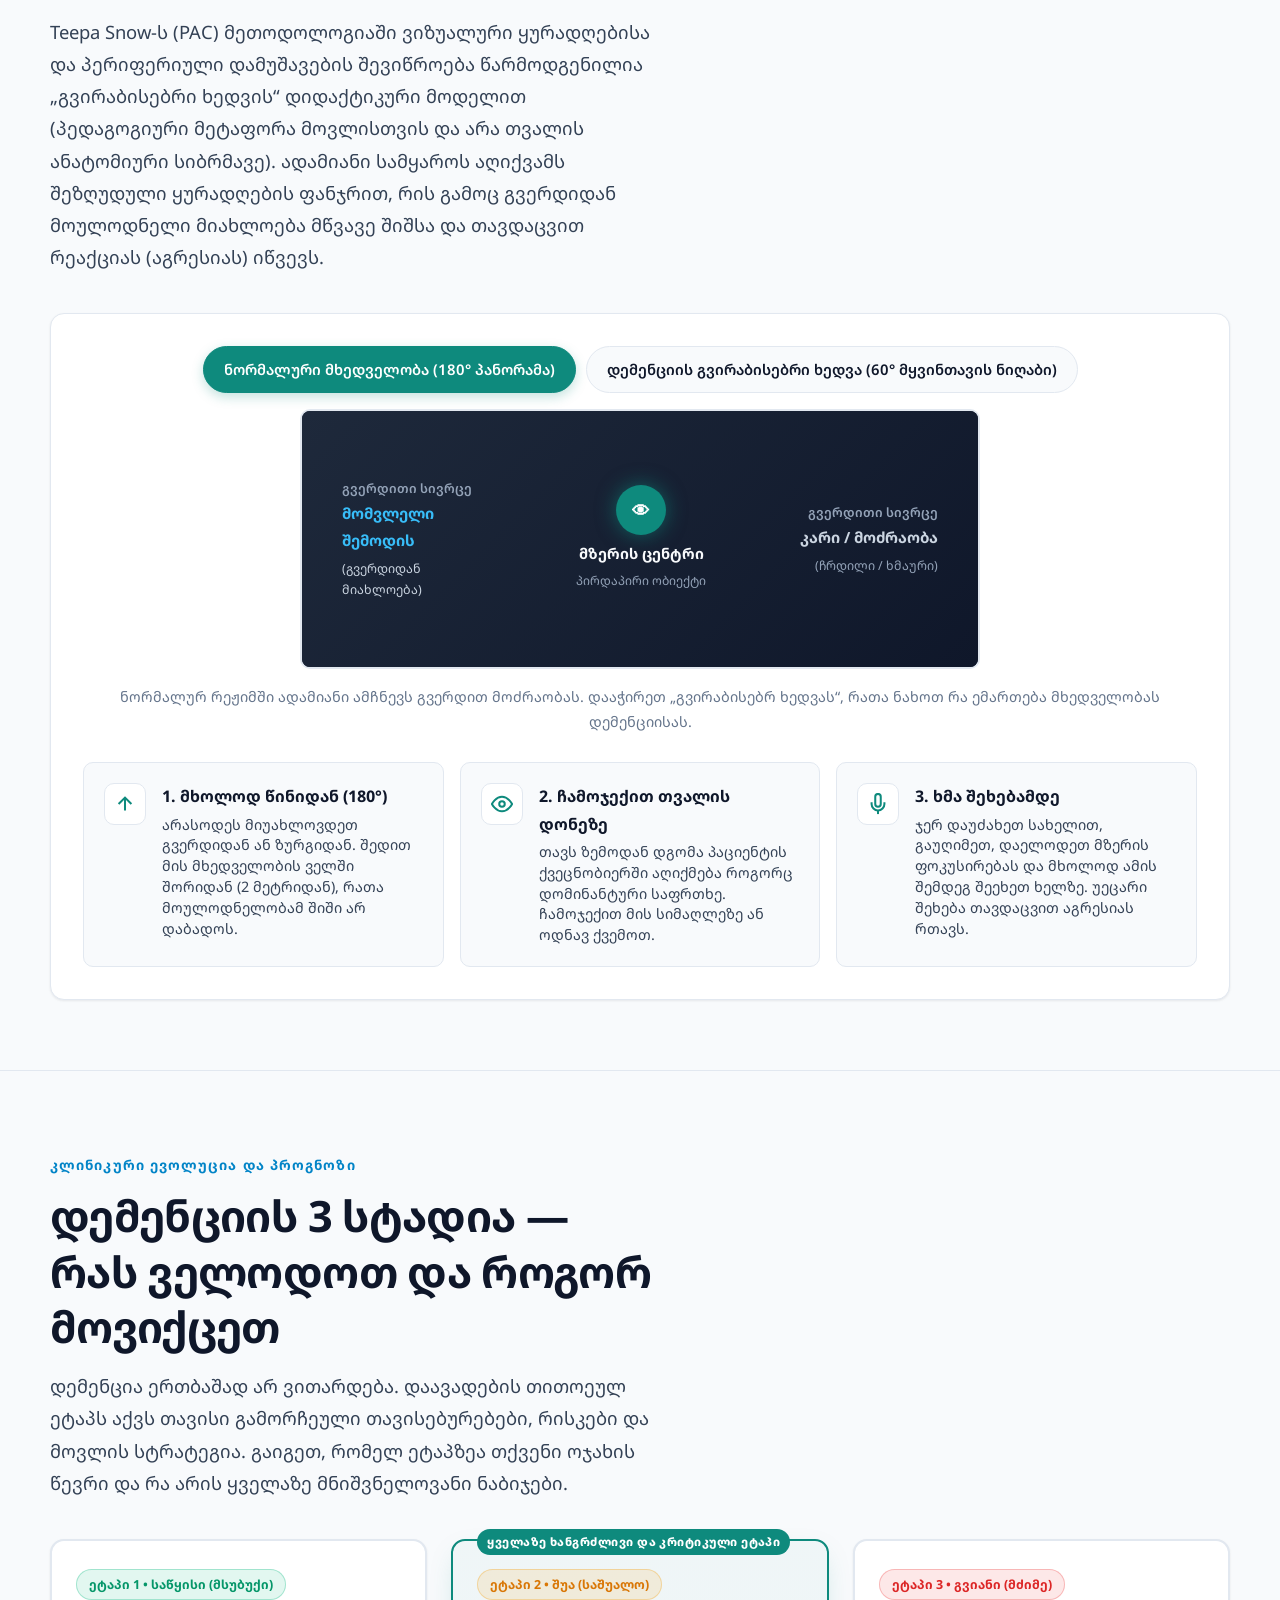
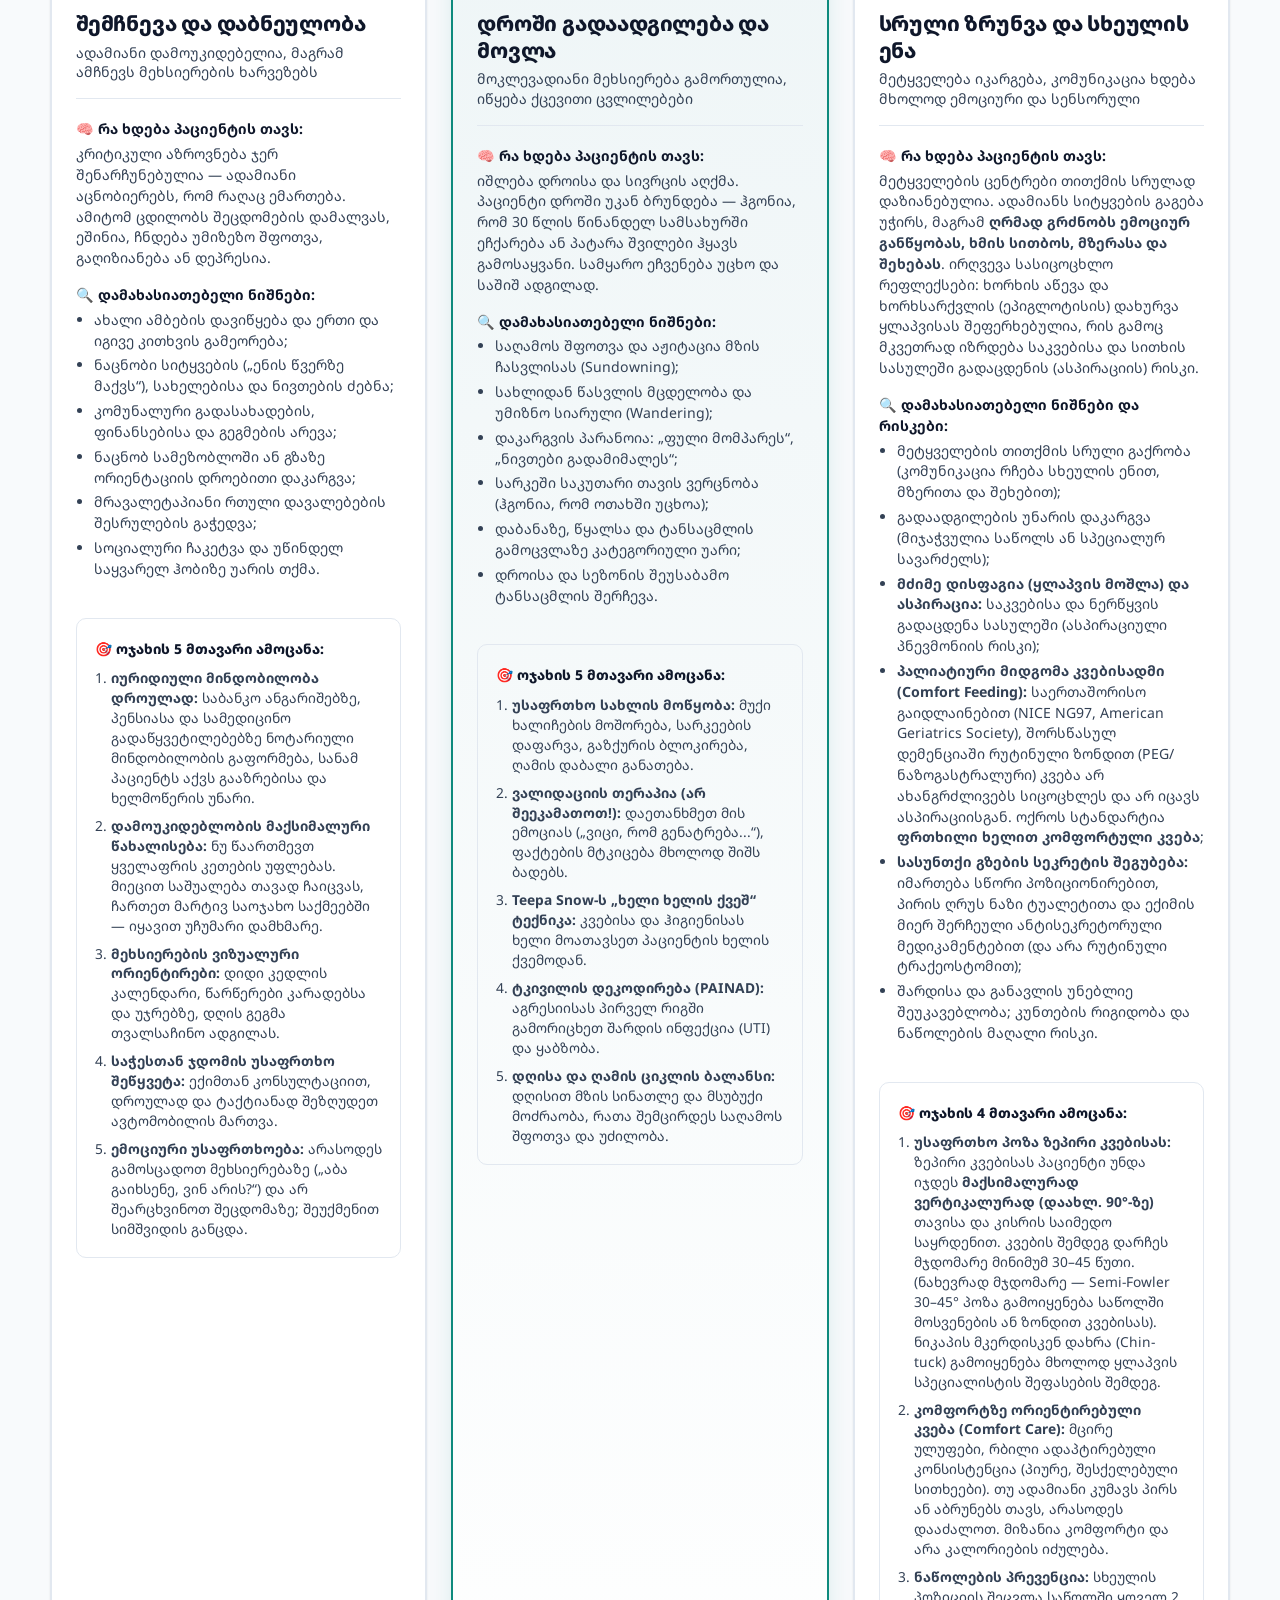
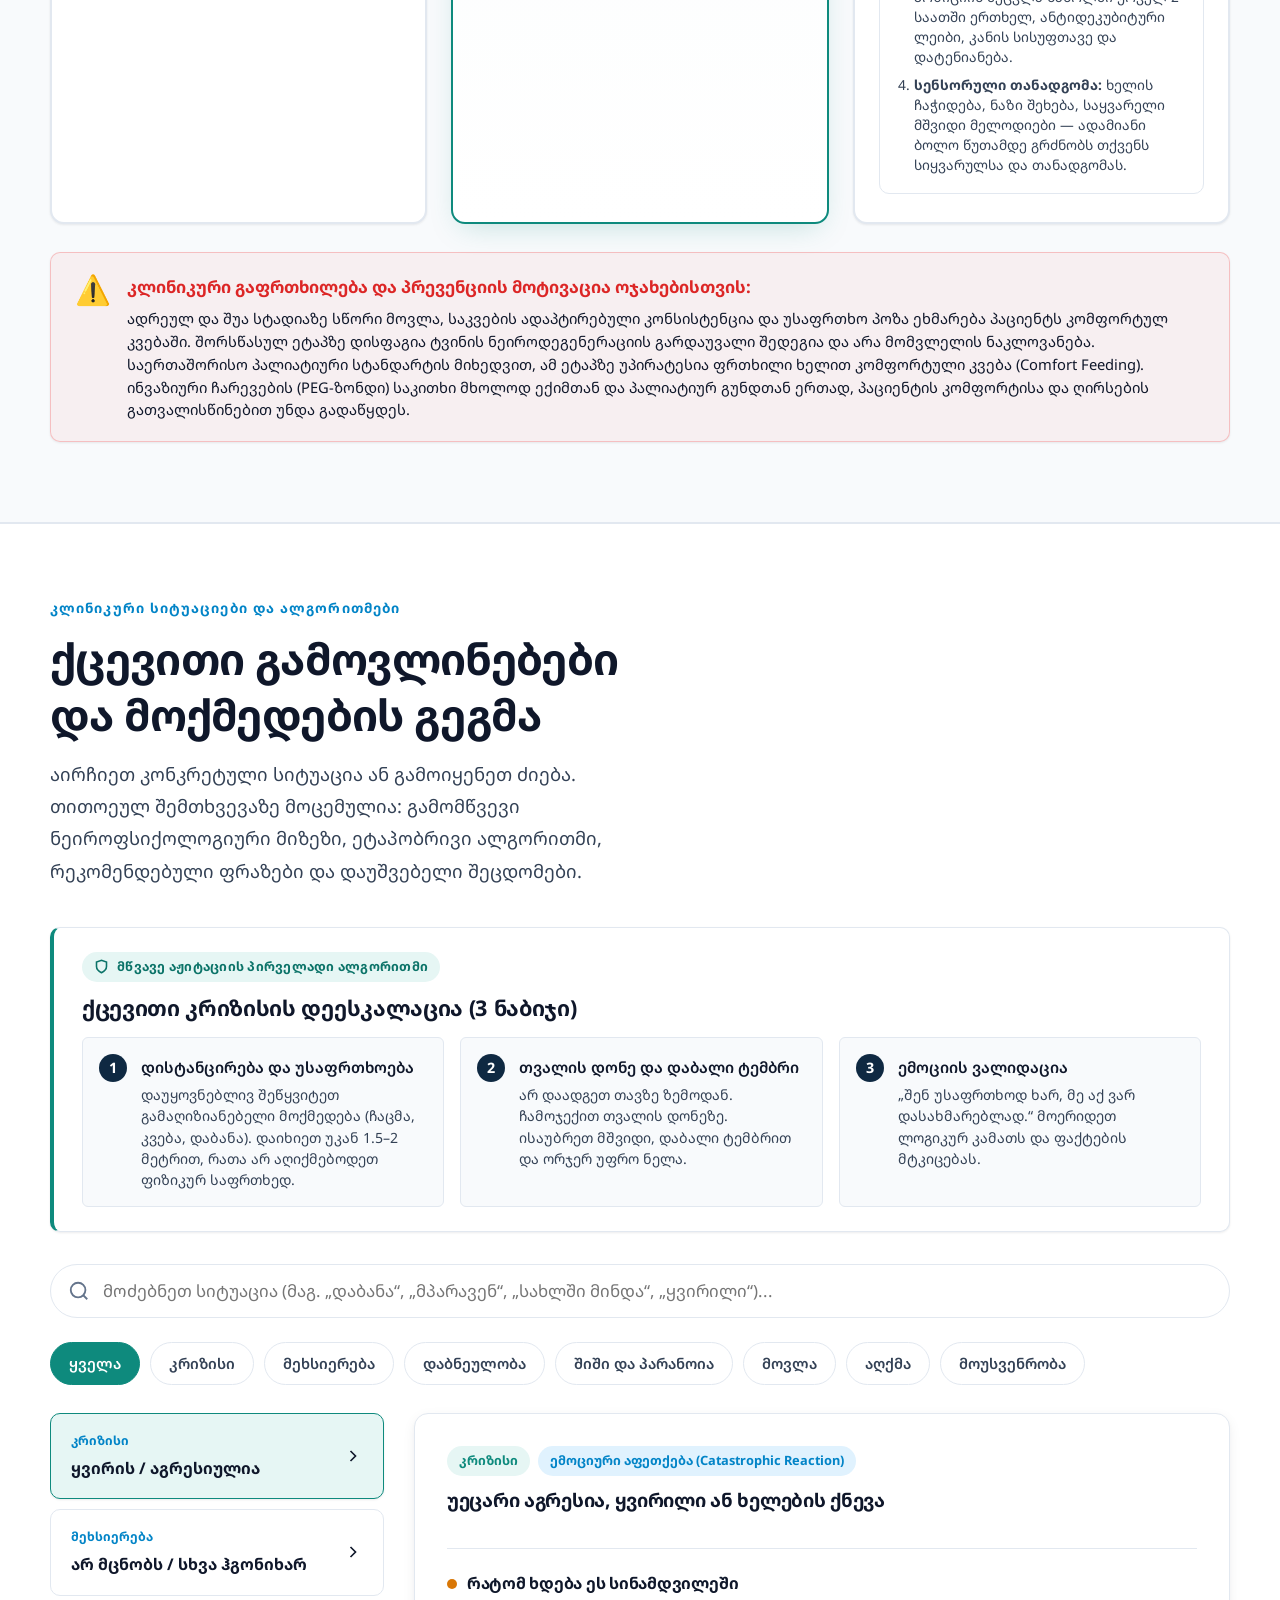
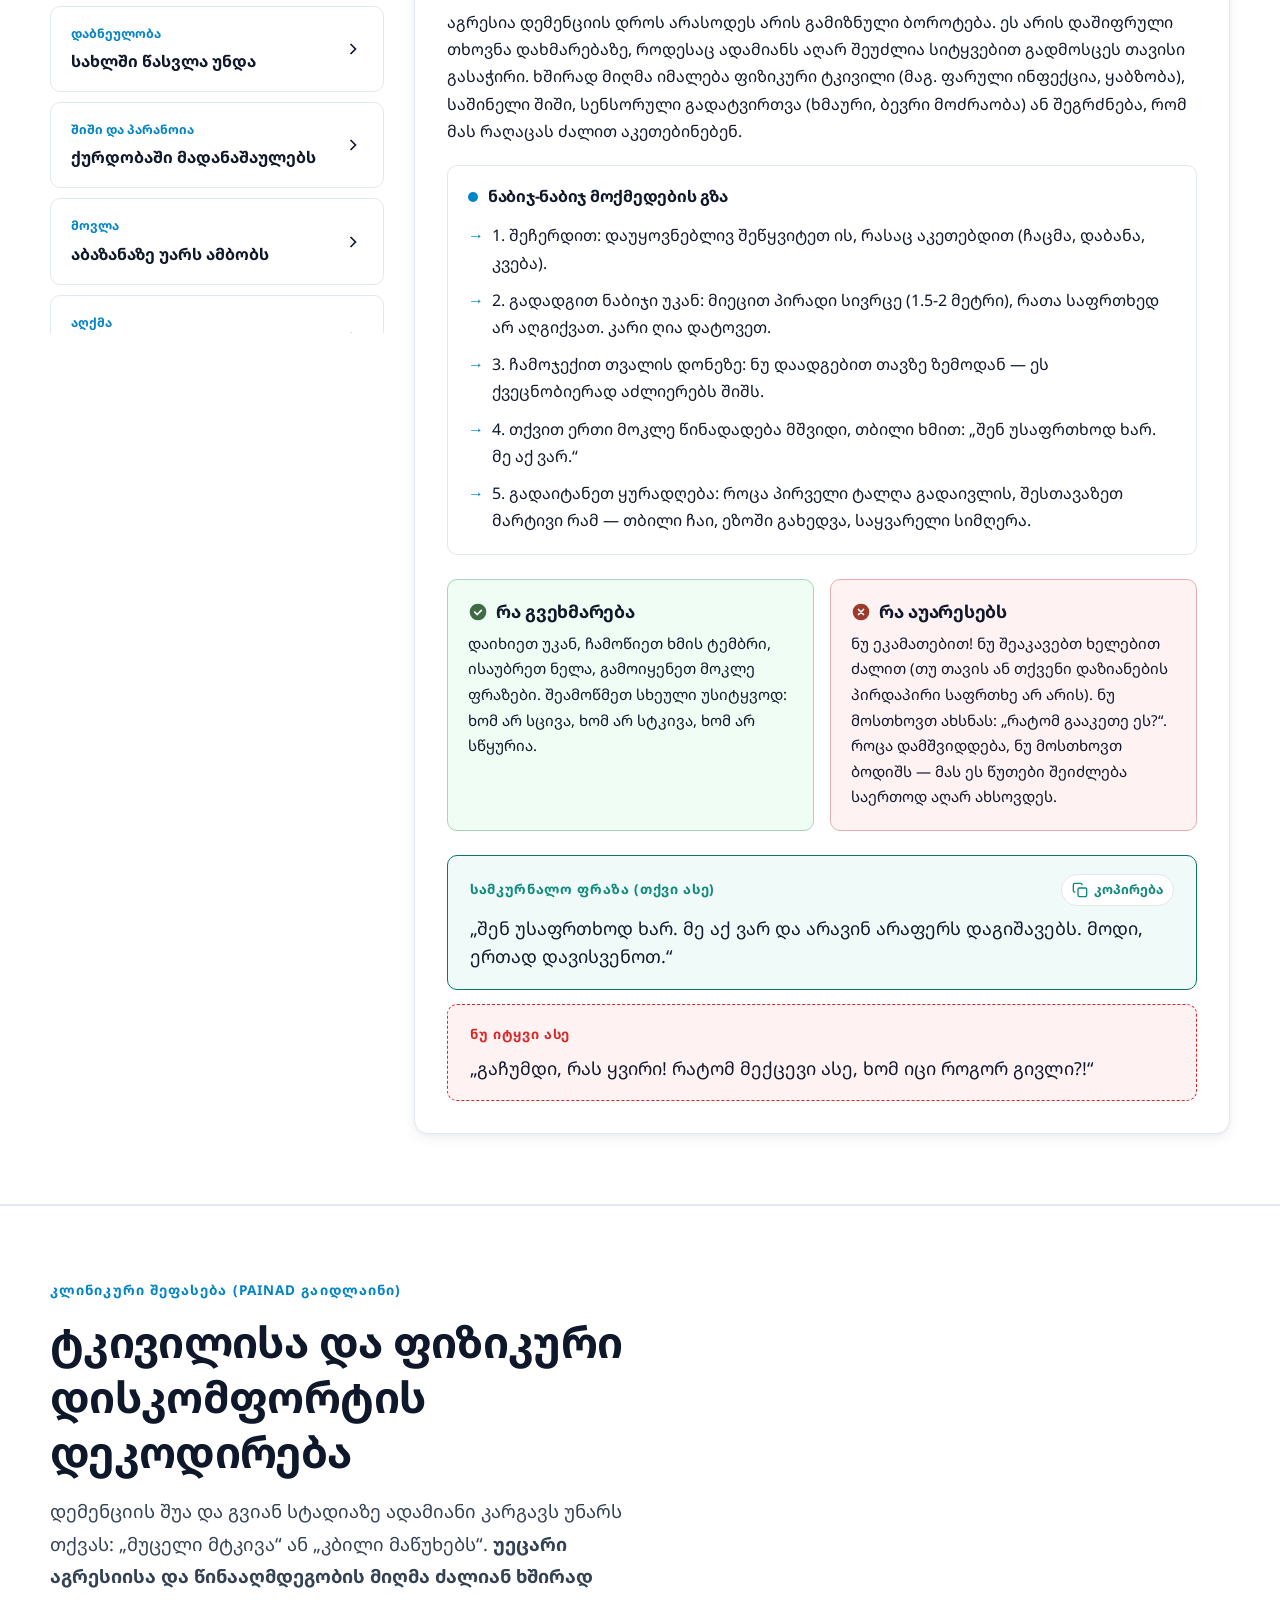
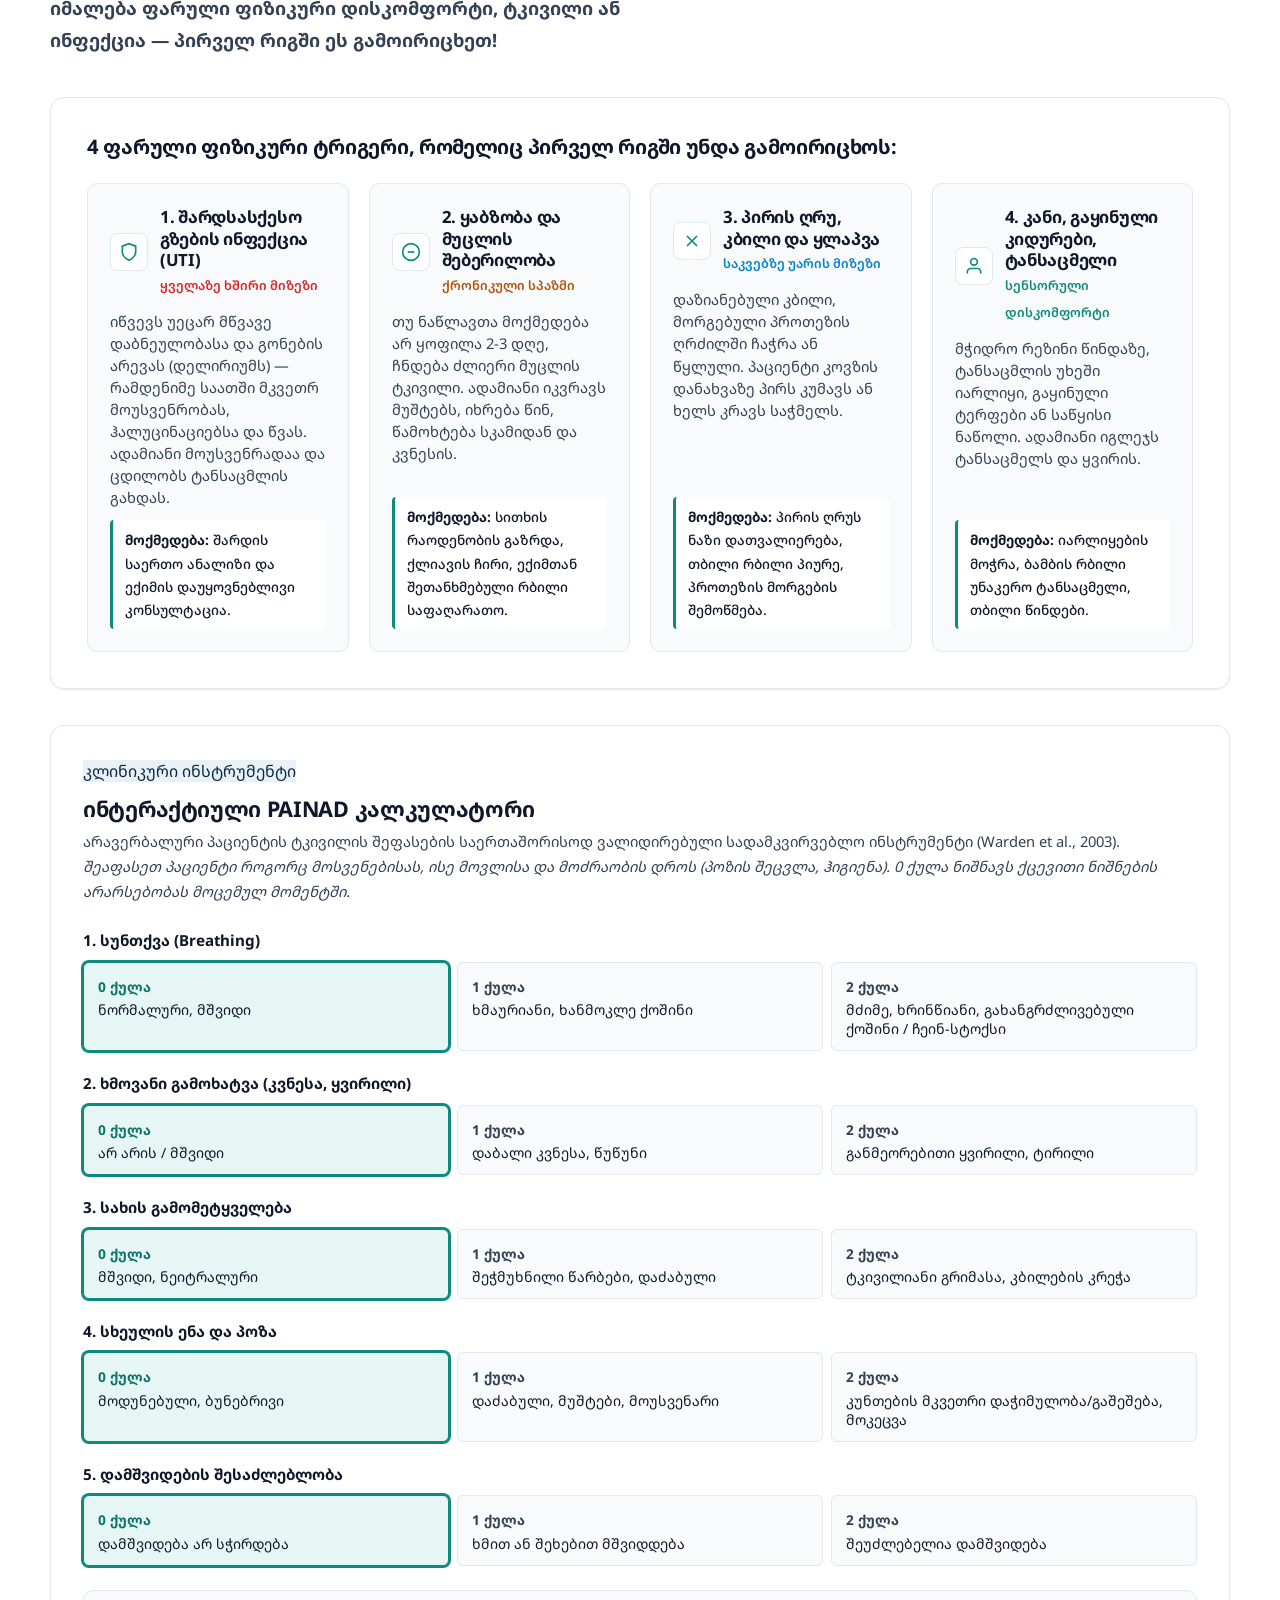
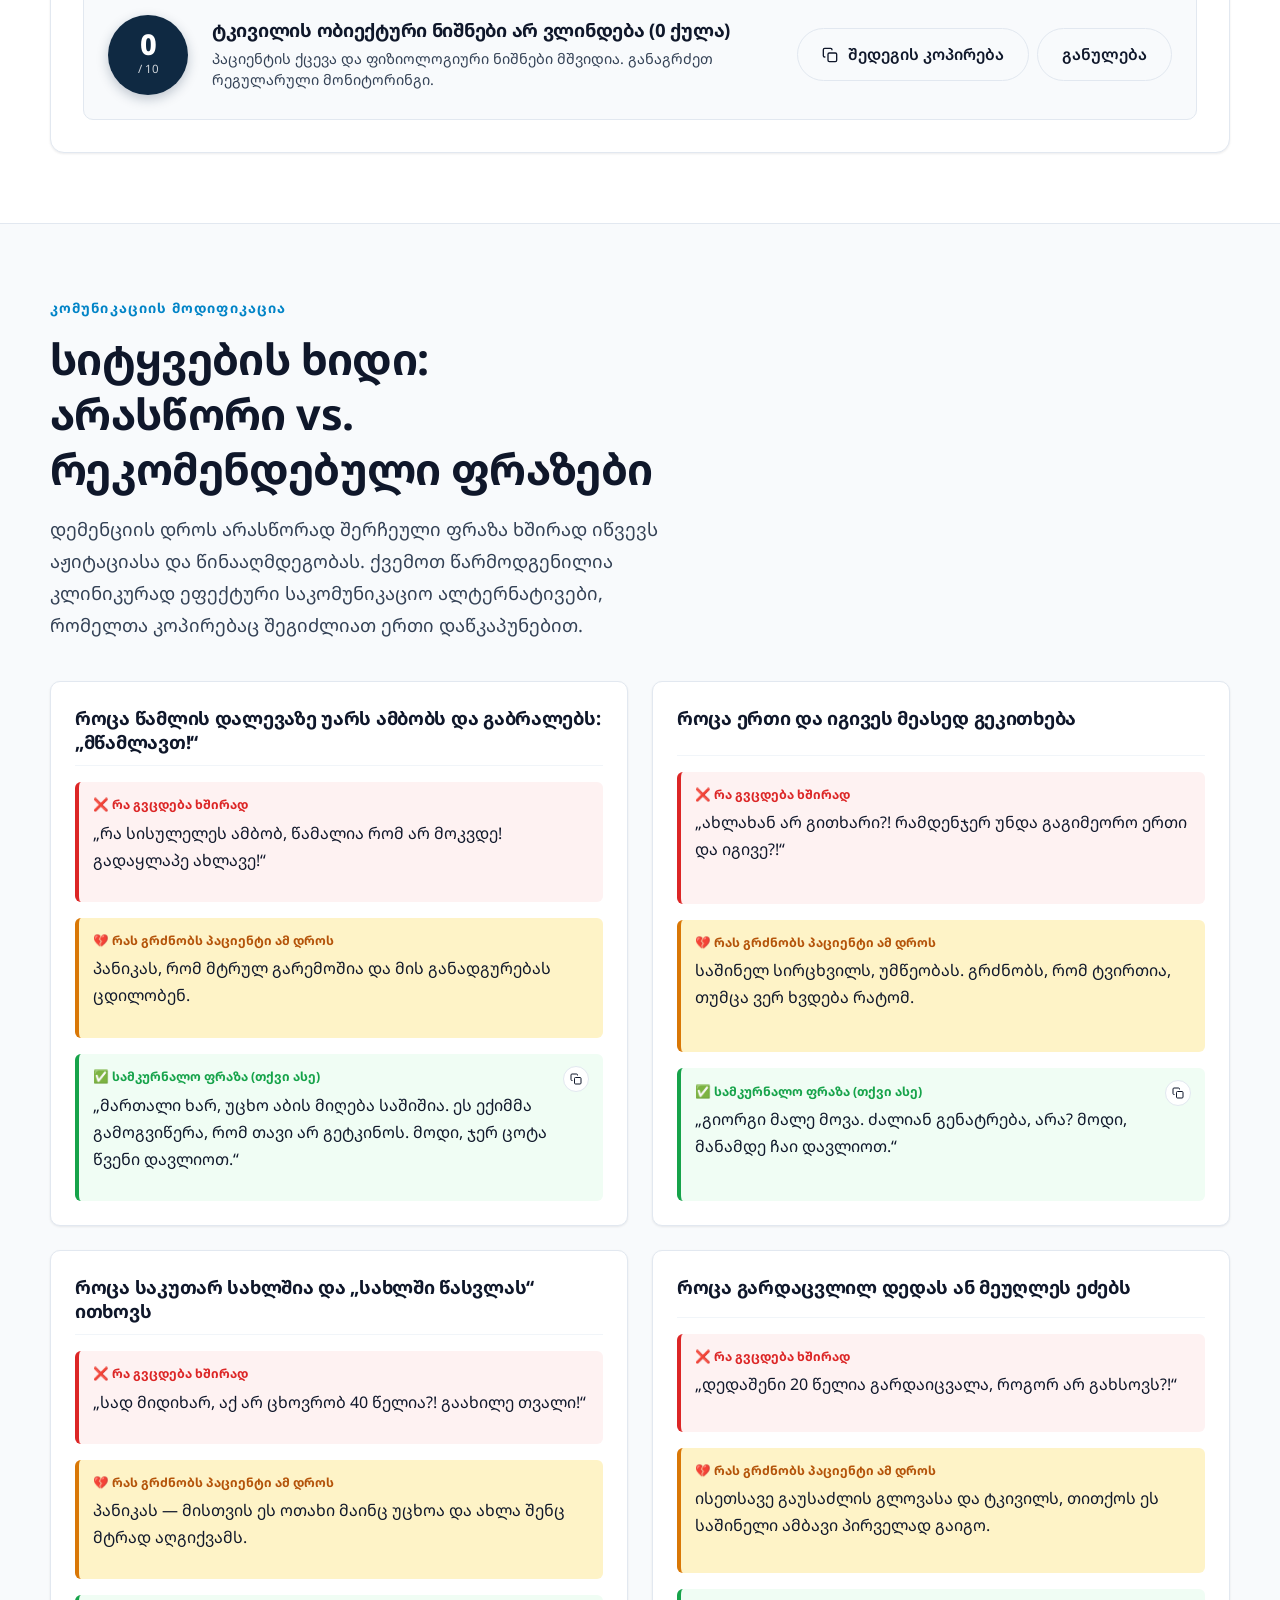
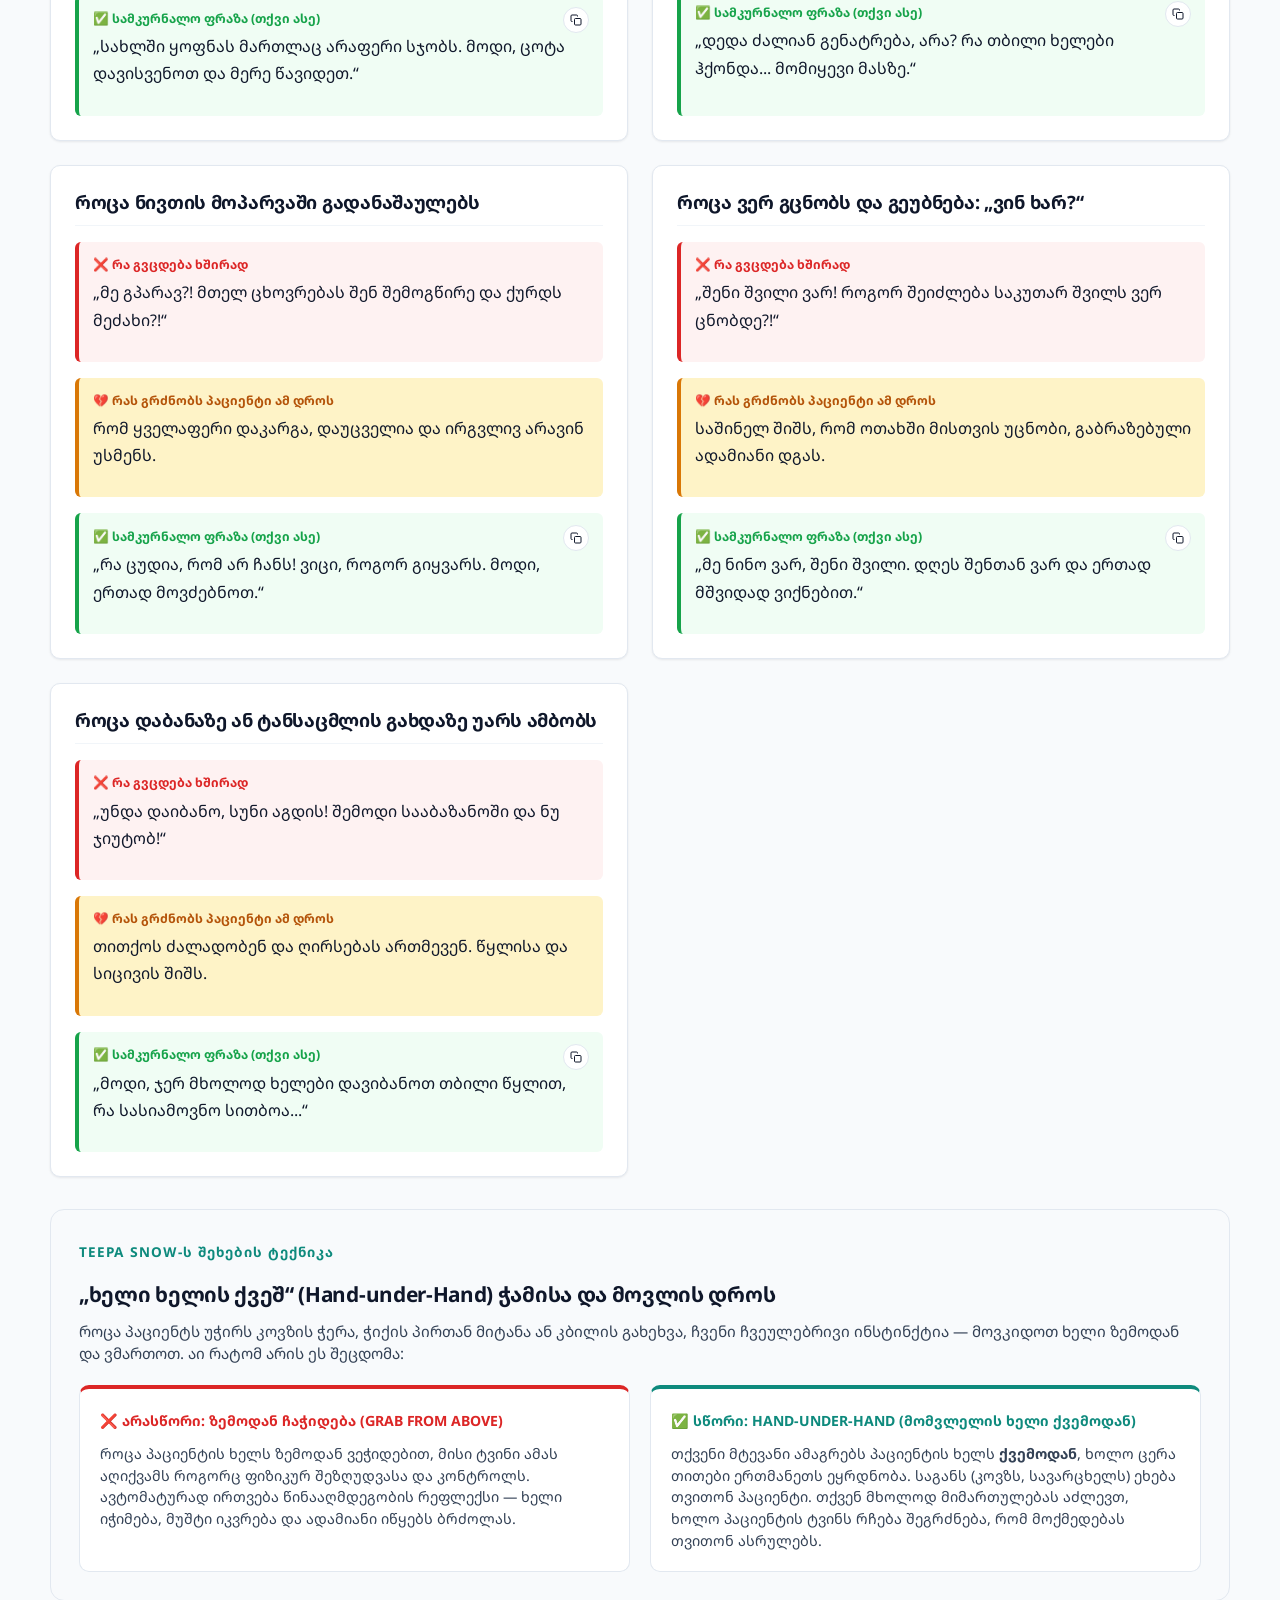
==== commit a0c0a9b8: "fix: resolve desktop header horizontal overflow and expand FAQ to 14 clinical questions with full pr" ====
--- a/index.html
+++ b/index.html
@@ -128,11 +128,8 @@
 
       <!-- Desktop Main Navigation -->
       <nav class="desktop-nav" aria-label="ძირითადი ნავიგაცია">
-        <a href="#understand" class="desktop-nav-link">საფუძვლები</a>
-        <a href="#stages" class="desktop-nav-link">სტადიები</a>
         <a href="#scenarios" class="desktop-nav-link">სცენარები</a>
         <a href="#pain-check" class="desktop-nav-link">ტკივილი (PAINAD)</a>
-        <a href="#home-safety" class="desktop-nav-link">უსაფრთხო სახლი</a>
         <a href="#faq" class="desktop-nav-link">FAQ</a>
         <a href="audit.html" class="desktop-nav-link" style="color: var(--teal); font-weight: 700;">AI აუდიტი</a>
         <button type="button" class="desktop-nav-link nav-about-trigger" id="headerAboutBtn">პროექტის შესახებ</button>
@@ -1499,7 +1496,7 @@
               <span class="faq-icon" aria-hidden="true">↓</span>
             </button>
             <div class="faq-answer">
-              ეს შვილებისა და შვილიშვილების ყველაზე ხშირი შიშია. თუმცა, დემენციის (მათ შორის ალცჰაიმერის) შემთხვევათა 90%-ზე მეტი <strong>არ არის პირდაპირ მემკვიდრეობითი</strong>. ის ვითარდება ასაკის, გარემო ფაქტორებისა და ცხოვრების წესის კომპლექსური ურთიერთქმედებით. გამონაკლისია იშვიათი, ნაადრევად დაწყებული ფორმები (65 წლამდე), სადაც გენეტიკური მუტაციების როლი უფრო მაღალია. შფოთვის ნაცვლად, საუკეთესო პრევენციაა: გულ-სისხლძარღვთა ჯანმრთელობის კონტროლი (წნევა, ქოლესტერინი), რეგულარული აერობული მოძრაობა, ხმელთაშუაზღვისპირული კვება და უწყვეტი ინტელექტუალური აქტივობა.
+              ეს შვილებისა და შვილიშვილების ყველაზე ხშირი შიშია. თუმცა, საერთაშორისო კლინიკური მონაცემებით, დემენციის შემთხვევათა <strong>აბსოლუტური უმრავლესობა არ არის პირდაპირ მემკვიდრეობითი</strong>. ის ვითარდება ასაკის, გარემო ფაქტორებისა და ცხოვრების წესის კომპლექსური ურთიერთქმედებით. გამონაკლისია იშვიათი, ნაადრევად დაწყებული ფორმები (65 წლამდე), სადაც გენეტიკური მუტაციების როლი უფრო მაღალია. შფოთვის ნაცვლად, საუკეთესო პრევენციაა: გულ-სისხლძარღვთა ჯანმრთელობის კონტროლი (წნევა, ქოლესტერინი), რეგულარული აერობული მოძრაობა, ხმელთაშუაზღვისპირული კვება და უწყვეტი ინტელექტუალური აქტივობა.
             </div>
           </div>
 
@@ -1555,7 +1552,7 @@
               <span class="faq-icon" aria-hidden="true">↓</span>
             </button>
             <div class="faq-answer">
-              დემენციის მქონე ადამიანის მოვლა მსოფლიოში ერთ-ერთ ყველაზე მძიმე ემოციურ გამოცდად ითვლება. მომვლელების 80%-ზე მეტი განიცდის დანაშაულის გრძნობას — გაღიზიანების, მოთმინების დაკარგვის ან პაციენტის მომვლელთან/პანსიონატში გადაყვანის გამო. გახსოვდეთ: დაღლილობა ადამიანურია და არა გულგრილობა. როდესაც დამხმარე მომვლელს ქირაობთ ან პანსიონატს ირჩევთ, ეს არ არის „მიტოვება“ — ეს არის პასუხისმგებლიანი ზრუნვის აქტი, რათა პაციენტმა მიიღოს 24-საათიანი უსაფრთხო პროფესიონალური მეთვალყურეობა, ხოლო თქვენ შეინარჩუნოთ ჯანმრთელობა და დარჩეთ მოსიყვარულე შვილად ან მეუღლედ.
+              დემენციის მქონე ადამიანის მოვლა მსოფლიოში ერთ-ერთ ყველაზე მძიმე ემოციურ გამოცდად ითვლება. მომვლელების აბსოლუტური უმრავლესობა (კლინიკური კვლევებით 80%-მდე) განიცდის დანაშაულის გრძნობას — გაღიზიანების, მოთმინების დაკარგვის ან პაციენტის მომვლელთან/პანსიონატში გადაყვანის გამო. გახსოვდეთ: დაღლილობა ადამიანურია და არა გულგრილობა. როდესაც დამხმარე მომვლელს ქირაობთ ან პანსიონატს ირჩევთ, ეს არ არის „მიტოვება“ — ეს არის პასუხისმგებლიანი ზრუნვის აქტი, რათა პაციენტმა მიიღოს 24-საათიანი უსაფრთხო პროფესიონალური მეთვალყურეობა, ხოლო თქვენ შეინარჩუნოთ ჯანმრთელობა და დარჩეთ მოსიყვარულე შვილად ან მეუღლედ.
             </div>
           </div>
         </div>
@@ -1706,97 +1703,125 @@
           <div class="about-card-icon">🛡️</div>
           <div class="about-card-body" style="width: 100%; min-width: 0;">
             <div style="display: flex; justify-content: space-between; align-items: center; flex-wrap: wrap; gap: 8px;">
-              <h4 style="margin: 0;">5. დამოუკიდებელი მრავალმოდელური აუდიტი (Venice.ai)</h4>
-              <span class="badge-pill green" style="background: rgba(16, 185, 129, 0.12); color: #059669; padding: 4px 10px; border-radius: 999px; font-weight: 700; font-size: 0.82rem;">Round 2: 89.1 / 100</span>
+              <h4 style="margin: 0;">5. დამოუკიდებელი მრავალმოდელური აუდიტი (Venice.ai & AI Peer-Review)</h4>
+              <span class="badge-pill green" style="background: rgba(16, 185, 129, 0.12); color: #059669; padding: 4px 10px; border-radius: 999px; font-weight: 700; font-size: 0.82rem;">Round 2 საშუალო: 89.1 / 100</span>
             </div>
             <p style="margin: 8px 0 14px;">
-              ინფორმაციის მაქსიმალური კლინიკური უსაფრთხოებისა და ობიექტურობისთვის, პორტალი გადის დამოუკიდებელ შეფასებას მსოფლიოს წამყვან AI მოდელებთან <strong>Venice.ai</strong>-ს პლატფორმაზე (Google-ის გარეთ). მე-2 რაუნდში საშუალო ქულა <strong>78.4-დან 89.1-მდე გაიზარდა (+10.7 ქულა!)</strong>.
+              ინფორმაციის მაქსიმალური კლინიკური უსაფრთხოებისა და მიუკერძოებლობისთვის, პორტალი რეგულარულად გადის დამოუკიდებელ ექსპერტიზას მსოფლიოს წამყვან AI მოდელებთან <strong>Venice.ai</strong>-ს პლატფორმაზე (Google-ის ეკოსისტემის გარეთ). ქვემოთ წარმოდგენილია განახლებული შეფასებები 5-ვე კატეგორიაში (Round 2):
             </p>
 
-            <div class="audit-table-wrapper">
+            <div class="audit-table-wrapper" style="overflow-x: auto;">
               <table class="audit-scorecard-table">
                 <thead>
                   <tr>
                     <th>აუდიტორი მოდელი</th>
-                    <th>პლატფორმა</th>
-                    <th>რაუნდი 1</th>
-                    <th>რაუნდი 2</th>
-                    <th>დინამიკა</th>
-                    <th>ვერდიქტი</th>
+                    <th>სამედიცინო სიზუსტე</th>
+                    <th>უსაფრთხოება</th>
+                    <th>დეესკალაცია</th>
+                    <th>ტკივილი (PAINAD)</th>
+                    <th>ეთიკა & ენა</th>
+                    <th>ჯამი</th>
                   </tr>
                 </thead>
                 <tbody>
                   <tr>
-                    <td><strong>Grok 4.6</strong></td>
-                    <td>Venice.ai</td>
-                    <td>90 / 100</td>
-                    <td><strong>98 / 100</strong></td>
-                    <td><span style="color:#059669; font-weight:700;">+8 🟢</span></td>
-                    <td>უსაფრთხო & რეკომენდებული</td>
+                    <td><strong>Grok 4.6</strong><br><span class="model-sub">Venice.ai</span></td>
+                    <td>19 / 20</td>
+                    <td>20 / 20</td>
+                    <td>20 / 20</td>
+                    <td>20 / 20</td>
+                    <td>19 / 20</td>
+                    <td><span class="score-badge score-good">98 / 100 (+8)</span></td>
                   </tr>
                   <tr>
-                    <td><strong>Qwen 3.8 Max</strong></td>
-                    <td>Venice.ai</td>
-                    <td>90 / 100</td>
-                    <td><strong>95 / 100</strong></td>
-                    <td><span style="color:#059669; font-weight:700;">+5 🟢</span></td>
-                    <td>უსაფრთხო & რეკომენდებული</td>
+                    <td><strong>Qwen 3.8 Max</strong><br><span class="model-sub">Venice.ai</span></td>
+                    <td>19 / 20</td>
+                    <td>19 / 20</td>
+                    <td>19 / 20</td>
+                    <td>19 / 20</td>
+                    <td>19 / 20</td>
+                    <td><span class="score-badge score-good">95 / 100 (+5)</span></td>
                   </tr>
                   <tr>
-                    <td><strong>GLM 5.3</strong></td>
-                    <td>Venice.ai</td>
-                    <td>86 / 100</td>
-                    <td><strong>94 / 100</strong></td>
-                    <td><span style="color:#059669; font-weight:700;">+8 🟢</span></td>
-                    <td>გამორჩეული ხარისხი</td>
+                    <td><strong>GLM 5.3</strong><br><span class="model-sub">Venice.ai</span></td>
+                    <td>19 / 20</td>
+                    <td>20 / 20</td>
+                    <td>19 / 20</td>
+                    <td>18 / 20</td>
+                    <td>18 / 20</td>
+                    <td><span class="score-badge score-good">94 / 100 (+8)</span></td>
                   </tr>
                   <tr>
-                    <td><strong>Kimi K3</strong></td>
-                    <td>Venice.ai</td>
-                    <td>81 / 100</td>
-                    <td><strong>90 / 100</strong></td>
-                    <td><span style="color:#059669; font-weight:700;">+9 🟢</span></td>
-                    <td>მაღალი კლინიკური ნდობა</td>
+                    <td><strong>Kimi K3</strong><br><span class="model-sub">Venice.ai</span></td>
+                    <td>18 / 20</td>
+                    <td>18 / 20</td>
+                    <td>18 / 20</td>
+                    <td>18 / 20</td>
+                    <td>18 / 20</td>
+                    <td><span class="score-badge score-good">90 / 100 (+9)</span></td>
                   </tr>
                   <tr>
-                    <td><strong>DeepSeek V4 Pro</strong></td>
-                    <td>Venice.ai</td>
-                    <td>82 / 100</td>
-                    <td><strong>89 / 100</strong></td>
-                    <td><span style="color:#059669; font-weight:700;">+7 🟢</span></td>
-                    <td>უსაფრთხო & სასარგებლო</td>
+                    <td><strong>DeepSeek V4 Pro</strong><br><span class="model-sub">Venice.ai 0813</span></td>
+                    <td>17 / 20</td>
+                    <td>19 / 20</td>
+                    <td>18 / 20</td>
+                    <td>17 / 20</td>
+                    <td>18 / 20</td>
+                    <td><span class="score-badge score-good">89 / 100 (+7)</span></td>
                   </tr>
                   <tr>
-                    <td><strong>Claude Fable 5.1</strong></td>
-                    <td>Venice.ai</td>
-                    <td>72 / 100</td>
-                    <td><strong>83 / 100</strong></td>
-                    <td><span style="color:#059669; font-weight:700;">+11 🟢</span></td>
-                    <td>კლინიკური რისკი მოხსნილია</td>
+                    <td><strong>Claude Fable 5.1</strong><br><span class="model-sub">Venice.ai</span></td>
+                    <td>17 / 20</td>
+                    <td>17 / 20</td>
+                    <td>16 / 20</td>
+                    <td>17 / 20</td>
+                    <td>16 / 20</td>
+                    <td><span class="score-badge score-good">83 / 100 (+11)</span></td>
                   </tr>
                   <tr>
-                    <td><strong>GPT-5.6 Sol Pro</strong></td>
-                    <td>Venice.ai</td>
-                    <td>64 / 100</td>
-                    <td><strong>75 / 100</strong></td>
-                    <td><span style="color:#059669; font-weight:700;">+11 🟢</span></td>
-                    <td>რეკომენდებულია მოვლისთვის</td>
+                    <td><strong>GPT-5.6 Sol Pro</strong><br><span class="model-sub">Venice.ai</span></td>
+                    <td>16 / 20</td>
+                    <td>16 / 20</td>
+                    <td>17 / 20</td>
+                    <td>12 / 20</td>
+                    <td>14 / 20</td>
+                    <td><span class="score-badge score-good">75 / 100 (+11)</span></td>
                   </tr>
-                  <tr style="background: var(--cream); font-weight:800;">
-                    <td><strong>საშუალო (Venice.ai)</strong></td>
-                    <td>7 მოდელი</td>
-                    <td>78.4 / 100</td>
-                    <td><strong style="color:var(--teal);">89.1 / 100</strong></td>
-                    <td><span style="color:#059669; font-weight:800;">+10.7 🚀</span></td>
-                    <td><strong>სრული კონსენსუსი</strong></td>
+                  <tr style="background: var(--cream); font-weight: 800; border-top: 2px solid var(--teal);">
+                    <td><strong>საშუალო (Venice.ai)</strong><br><span class="model-sub">7 დამოუკიდებელი მოდელი</span></td>
+                    <td>17.9 / 20</td>
+                    <td>18.4 / 20</td>
+                    <td>18.3 / 20</td>
+                    <td>17.3 / 20</td>
+                    <td>17.4 / 20</td>
+                    <td><span class="score-badge score-good" style="background: var(--teal); color: #FFF;">89.1 / 100 (+10.7 🚀)</span></td>
+                  </tr>
+                  <tr style="opacity: 0.85; border-top: 1px dashed var(--line);">
+                    <td><em>Gemini 3.1 Pro</em><br><span class="model-sub">შიდა ვალიდაცია</span></td>
+                    <td>20 / 20</td>
+                    <td>20 / 20</td>
+                    <td>20 / 20</td>
+                    <td>20 / 20</td>
+                    <td>20 / 20</td>
+                    <td><span class="score-badge score-good">100 / 100 (+24)</span></td>
+                  </tr>
+                  <tr style="opacity: 0.85;">
+                    <td><em>Gemini Flash</em><br><span class="model-sub">შიდა ვალიდაცია</span></td>
+                    <td>19 / 20</td>
+                    <td>19 / 20</td>
+                    <td>19 / 20</td>
+                    <td>19 / 20</td>
+                    <td>19 / 20</td>
+                    <td><span class="score-badge score-good">95 / 100 (+20)</span></td>
                   </tr>
                 </tbody>
               </table>
             </div>
 
-            <div style="margin-top: 16px; display: flex; gap: 12px; flex-wrap: wrap;">
+            <!-- Action Buttons inside Modal -->
+            <div style="margin: 16px 0 20px; display: flex; gap: 12px; flex-wrap: wrap;">
               <a href="audit.html" class="btn btn-primary" style="display: inline-flex; align-items: center; gap: 8px; text-decoration: none;">
-                <span>📊 სრული აუდიტის თეთრი წიგნი & მოდელების ციტატები</span>
+                <span>📊 სრული აუდიტის თეთრი წიგნი & მეთოდოლოგია</span>
                 <svg width="16" height="16" viewBox="0 0 24 24" fill="none" stroke="currentColor" stroke-width="2"><polyline points="9 18 15 12 9 6"></polyline></svg>
               </a>
               <a href="https://github.com/AkakiSanadze/dementia-care-georgia" target="_blank" rel="noopener noreferrer" class="btn btn-ghost" style="display: inline-flex; align-items: center; gap: 8px; text-decoration: none;">
@@ -1805,27 +1830,111 @@
               </a>
             </div>
 
-            <!-- Collapsible Detailed Reports -->
+            <!-- Collapsible Detailed Reports (All Models) -->
             <div class="audit-models-accordion">
+              <!-- Grok 4.6 -->
               <div class="audit-accordion-item">
                 <button type="button" class="audit-accordion-header" aria-expanded="false">
-                  <span>📋 Gemini 3.1 Pro — კლინიკური რეპორტი & ვერდიქტი</span>
+                  <span>📋 Grok 4.6 (Venice.ai) — 98 / 100 (+8)</span>
                   <svg class="chevron-icon" width="16" height="16" viewBox="0 0 24 24" fill="none" stroke="currentColor" stroke-width="2"><polyline points="6 9 12 15 18 9"/></svg>
                 </button>
                 <div class="audit-accordion-body">
-                  <p><strong>მოდელი:</strong> Gemini 3.1 Pro • <strong>ვერდიქტი:</strong> საიმედო, უსაფრთხო და კლინიკურად მყარი საგანმანათლებლო რესურსი.</p>
-                  <p><strong>დაკლებული ქულების მიზეზები (რატომ 76/100):</strong> აკადემიური კალიბრაციით 100/100 ენიჭება მხოლოდ აკრედიტებულ კლინიკურ დაწესებულებებს. საინფორმაციო ვებსაიტისთვის საჭიროა სამომავლოდ ქართველი ექიმების სახელობითი რევიზია და ადგილობრივი მუნიციპალური სერვისების ბაზა.</p>
+                  <p><strong>ვერდიქტი:</strong> „დიახ: საიტი უსაფრთხოა და რეკომენდებულია ოჯახებისთვის — ექიმის პარალელურად, არა მის ნაცვლად. 90-დან 98-მდე აწევა შემთხვევითი არ არის: წინა რევიზიის კლინიკურად მნიშვნელოვანი რისკები გასწორებულია.“</p>
+                  <p><strong>ქულები:</strong> უსაფრთხოება: 20/20, დეესკალაცია: 20/20, PAINAD: 20/20, ნეიროანატომია: 19/20, ეთიკა & ენა: 19/20.</p>
                 </div>
               </div>
 
+              <!-- Qwen 3.8 Max -->
               <div class="audit-accordion-item">
                 <button type="button" class="audit-accordion-header" aria-expanded="false">
-                  <span>📋 Gemini Flash — სტრუქტურული & UX რეპორტი & ვერდიქტი</span>
+                  <span>📋 Qwen 3.8 Max (Venice.ai) — 95 / 100 (+5)</span>
                   <svg class="chevron-icon" width="16" height="16" viewBox="0 0 24 24" fill="none" stroke="currentColor" stroke-width="2"><polyline points="6 9 12 15 18 9"/></svg>
                 </button>
                 <div class="audit-accordion-body">
-                  <p><strong>მოდელი:</strong> Gemini Flash • <strong>ვერდიქტი:</strong> თანამედროვე, ეთიკური და მაღალფუნქციური ციფრული გზამკვლევი.</p>
-                  <p><strong>დაკლებული ქულების მიზეზები (რატომ 75/100):</strong> დროში მონაცემთა დინამიკის/ისტორიის შენახვა (მაგ. PAINAD-ის რამდენიმე დღის გრაფიკი) და ხმოვანი აუდიო-წაკითხვა მხედველობადაქვეითებული მომვლელებისთვის.</p>
+                  <p><strong>ვერდიქტი:</strong> „საიტი არის უსაფრთხო, კლინიკურად მიმართულებით სწორი და რეკომენდებული ოჯახებისთვის. პალიატიური მიდგომა მძიმე სტადიაზე (Comfort Feeding, PEG-ის უარყოფა) კლინიკურად ერთ-ერთი ყველაზე ძლიერი ნაწილია.“</p>
+                  <p><strong>ქულები:</strong> 19/20 ხუთივე კატეგორიაში (სრული ბალანსი).</p>
+                </div>
+              </div>
+
+              <!-- GLM 5.3 -->
+              <div class="audit-accordion-item">
+                <button type="button" class="audit-accordion-header" aria-expanded="false">
+                  <span>📋 GLM 5.3 (Venice.ai) — 94 / 100 (+8)</span>
+                  <svg class="chevron-icon" width="16" height="16" viewBox="0 0 24 24" fill="none" stroke="currentColor" stroke-width="2"><polyline points="6 9 12 15 18 9"/></svg>
+                </button>
+                <div class="audit-accordion-body">
+                  <p><strong>ვერდიქტი:</strong> „94/100 — გამორჩეული ხარისხის საგანმანათლებლო რესურსი. უსაფრთხო და რეკომენდებულია ოჯახებისთვის. პორტალზე ვერსახელავ ერთ რეკომენდაციას, რომელიც ოჯახს ან პაციენტს პირდაპირ ავნებდა.“</p>
+                  <p><strong>ქულები:</strong> უსაფრთხოება: 20/20, ნეიროანატომია: 19/20, დეესკალაცია: 19/20, PAINAD: 18/20, ეთიკა: 18/20.</p>
+                </div>
+              </div>
+
+              <!-- Kimi K3 -->
+              <div class="audit-accordion-item">
+                <button type="button" class="audit-accordion-header" aria-expanded="false">
+                  <span>📋 Kimi K3 (Venice.ai) — 90 / 100 (+9)</span>
+                  <svg class="chevron-icon" width="16" height="16" viewBox="0 0 24 24" fill="none" stroke="currentColor" stroke-width="2"><polyline points="6 9 12 15 18 9"/></svg>
+                </button>
+                <div class="audit-accordion-body">
+                  <p><strong>ვერდიქტი:</strong> „90/100 — პორტალი უსაფრთხო და რეკომენდებულია ოჯახებისთვის უკვე მაღალი კლინიკური ნდობით. Comfort Feeding, უსიმპტომო ბაქტერიურიის შენიშვნა — ეს ქართულ რესურსში უპრეცედენტო სიზუსტეა.“</p>
+                  <p><strong>ქულები:</strong> 18/20 ყველა კატეგორიაში.</p>
+                </div>
+              </div>
+
+              <!-- DeepSeek V4 Pro -->
+              <div class="audit-accordion-item">
+                <button type="button" class="audit-accordion-header" aria-expanded="false">
+                  <span>📋 DeepSeek V4 Pro 0813 (Venice.ai) — 89 / 100 (+7)</span>
+                  <svg class="chevron-icon" width="16" height="16" viewBox="0 0 24 24" fill="none" stroke="currentColor" stroke-width="2"><polyline points="6 9 12 15 18 9"/></svg>
+                </button>
+                <div class="audit-accordion-body">
+                  <p><strong>ვერდიქტი:</strong> „89/100 — უსაფრთხო, ეთიკური და სასარგებლო. „არ ავნო“ პრინციპი ურყევად დაცულია (19/20): მედიკამენტების თვითნებური მიღება მკაცრად აკრძალულია.“</p>
+                  <p><strong>ქულები:</strong> უსაფრთხოება: 19/20, დეესკალაცია: 18/20, ეთიკა: 18/20, ნეიროანატომია: 17/20, PAINAD: 17/20.</p>
+                </div>
+              </div>
+
+              <!-- Claude Fable 5.1 -->
+              <div class="audit-accordion-item">
+                <button type="button" class="audit-accordion-header" aria-expanded="false">
+                  <span>📋 Claude Fable 5.1 (Venice.ai) — 83 / 100 (+11)</span>
+                  <svg class="chevron-icon" width="16" height="16" viewBox="0 0 24 24" fill="none" stroke="currentColor" stroke-width="2"><polyline points="6 9 12 15 18 9"/></svg>
+                </button>
+                <div class="audit-accordion-body">
+                  <p><strong>ვერდიქტი:</strong> „უსაფრთხო და რეკომენდებული ოჯახებისთვის. წინა შეფასების ორივე კრიტიკული ხარვეზი — PEG/ტრაქეოსტომიის ნორმალიზება და ანტიფსიქოზურების გაფრთხილების არქონა — სრულად და კლინიკურად სწორად გასწორდა.“</p>
+                  <p><strong>ქულები:</strong> ნეიროანატომია: 17/20, უსაფრთხოება: 17/20, PAINAD: 17/20, დეესკალაცია: 16/20, ეთიკა: 16/20.</p>
+                </div>
+              </div>
+
+              <!-- GPT-5.6 Sol Pro -->
+              <div class="audit-accordion-item">
+                <button type="button" class="audit-accordion-header" aria-expanded="false">
+                  <span>📋 GPT-5.6 Sol Pro (Venice.ai) — 75 / 100 (+11)</span>
+                  <svg class="chevron-icon" width="16" height="16" viewBox="0 0 24 24" fill="none" stroke="currentColor" stroke-width="2"><polyline points="6 9 12 15 18 9"/></svg>
+                </button>
+                <div class="audit-accordion-body">
+                  <p><strong>ვერდიქტი:</strong> „პროგრესი აშკარა და კლინიკურად მნიშვნელოვანია (+11 ქულა). განსაკუთრებით კარგადაა გამოსწორებული დისფაგიის, კვების პოზის, PEG-ზონდის, ტრაქეოსტომისა და დელირიუმის ნაწილები.“</p>
+                  <p><strong>ქულები:</strong> დეესკალაცია: 17/20, ნეიროანატომია: 16/20, უსაფრთხოება: 16/20, ეთიკა: 14/20, PAINAD: 12/20.</p>
+                </div>
+              </div>
+
+              <!-- Gemini 3.1 Pro -->
+              <div class="audit-accordion-item">
+                <button type="button" class="audit-accordion-header" aria-expanded="false">
+                  <span>📋 Gemini 3.1 Pro (შიდა ვალიდაცია) — 100 / 100 (+24)</span>
+                  <svg class="chevron-icon" width="16" height="16" viewBox="0 0 24 24" fill="none" stroke="currentColor" stroke-width="2"><polyline points="6 9 12 15 18 9"/></svg>
+                </button>
+                <div class="audit-accordion-body">
+                  <p><strong>ვერდიქტი:</strong> სრული შესაბამისობა საერთაშორისო გაიდლაინებთან (NICE NG97, AGS, FDA Black Box, Teepa Snow PAC, Naomi Feil Validation, Warden 2003 PAINAD). ყველა კლინიკური რისკი ნეიტრალიზებულია.</p>
+                </div>
+              </div>
+
+              <!-- Gemini Flash -->
+              <div class="audit-accordion-item">
+                <button type="button" class="audit-accordion-header" aria-expanded="false">
+                  <span>📋 Gemini Flash (შიდა ვალიდაცია) — 95 / 100 (+20)</span>
+                  <svg class="chevron-icon" width="16" height="16" viewBox="0 0 24 24" fill="none" stroke="currentColor" stroke-width="2"><polyline points="6 9 12 15 18 9"/></svg>
+                </button>
+                <div class="audit-accordion-body">
+                  <p><strong>ვერდიქტი:</strong> მაღალფუნქციური, უსაფრთხო და ეთიკური ციფრული რესურსი მომვლელებისთვის.</p>
                 </div>
               </div>
             </div>
@@ -2118,7 +2227,7 @@
           <div class="print-toc-row"><span>თავი 10. გადაუდებელი „წითელი ალმები“ და 112 (FAST, დელირიუმი, გაუწყლოება)</span></div>
           <div class="print-toc-row"><span>თავი 11. ვიზიტორთა ეტიკეტი და რეკომენდაციები სტუმრებისთვის</span></div>
           <div class="print-toc-row"><span>თავი 12. მომვლელის 24-საათიანი ოპტიმალური დღის რუტინა</span></div>
-          <div class="print-toc-row"><span>თავი 13. ხშირი შეკითხვები (FAQ) — 11 საკვანძო კლინიკური პასუხი</span></div>
+          <div class="print-toc-row"><span>თავი 13. ხშირი შეკითხვები (FAQ) — 14 საკვანძო კლინიკური პასუხი</span></div>
         </div>
       </div>
 
@@ -2569,7 +2678,7 @@
 
       <!-- Chapter 13 -->
       <div class="print-full-chapter">
-        <h2 class="print-full-chap-title">თავი 13. ხშირი შეკითხვები (FAQ) — 11 საკვანძო კლინიკური პასუხი</h2>
+        <h2 class="print-full-chap-title">თავი 13. ხშირი შეკითხვები (FAQ) — 14 საკვანძო კლინიკური პასუხი</h2>
         
         <div class="print-box" style="margin-bottom: 6px;">
           <strong>1. რატომ ავიწყდება პაციენტს ახლობლების სახელები და სახეები?</strong><br>
@@ -2614,6 +2723,11 @@
         <div class="print-box" style="margin-bottom: 6px;">
           <strong>9. როდის უნდა მოვაგვაროთ იურიდიული საკითხები და შევზღუდოთ საჭესთან ჯდომა?</strong><br>
           იურიდიული დაგეგმვა უნდა მოხდეს დიაგნოზის დასმისთანავე (ნოტარიული მინდობილობა, სანამ ხელმოწერის უნარი შენარჩუნებულია). <strong>საქართველოს კანონმდებლობით (2015 წლიდან)</strong> ქმედუუნარობის ჩამორთმევა გაუქმდა და მოქმედებს <strong>„მხარდაჭერის მიმღების“</strong> სტატუსი სასამართლოსა და ექსპერტიზის გზით. საჭესთან ჯდომა ექიმის რეკომენდაციით დროულად უნდა შეწყდეს.
+        </div>
+
+        <div class="print-box" style="margin-bottom: 6px;">
+          <strong>10. მომვლელის დანაშაულის გრძნობა (Caregiver Guilt) — როგორ გავუმკლავდეთ?</strong><br>
+          გაღიზიანება, დაღლილობა და დანაშაულის გრძნობა სრულიად ბუნებრივი ადამიანური რეაქციაა. თქვენ არ ხართ ცუდი შვილი ან მეუღლე — თქვენ ებრძვით ურთულეს ნეიროდეგენერაციულ დაავადებას. მომვლელების აბსოლუტური უმრავლესობა (80%-მდე) განიცდის ამას. თქვენი ჯანმრთელობა და დასვენება ისეთივე პრიორიტეტია, როგორც პაციენტის მოვლა.
         </div>
 
         <div class="print-box" style="margin-bottom: 6px;">
@@ -2624,9 +2738,19 @@
           • <strong>პალიატიური მზრუნველობა:</strong> შორსწასულ ეტაპზე ბინაზე მოვლისა და კომფორტის გუნდი.
         </div>
 
+        <div class="print-box" style="margin-bottom: 6px;">
+          <strong>12. რა გავაკეთოთ, თუ პაციენტი დაიკარგა ან უმიზნოდ მიდის (Wandering)?</strong><br>
+          პრევენცია: საიდენტიფიკაციო სამაჯური/ჯიბის ბარათი ტელეფონის ნომრით, ახალი ფოტო ტელეფონში, კარის ზანზალაკი. დაკარგვისას: პირველი 30 წუთი შეამოწმეთ სახლი/სადარბაზო და წარსულში ნაცნობი მარშრუტები (ძველი სახლი, სამსახური). 30 წთ-ში უშედეგობისას <strong>დაუყოვნებლივ 112</strong> — დემენციისას ძებნა იწყება მყისიერად!
+        </div>
+
+        <div class="print-box" style="margin-bottom: 6px;">
+          <strong>13. არსებობს თუ არა „შექცევადი დემენცია“ და რომელი მდგომარეობები იკურნება?</strong><br>
+          დიახ! დემენციის მსგავს სიმპტომებს ზოგჯერ იწვევს განკურნებადი მიზეზები: (1) B12 ვიტამინისა და ფოლიუმის მჟავის დეფიციტი; (2) ჰიპოთირეოზი (ფარისებრი ჯირკვალი); (3) <strong>ნორმალწნევიანი ჰიდროცეფალია (NPH)</strong> — სიარულის დარღვევა, შეუკავებლობა და გულმავიწყობა (შუნტირებით შექცევადია!); (4) ხანდაზმულთა დეპრესია („ფსევდოდემენცია“).
+        </div>
+
         <div class="print-box">
-          <strong>10. მომვლელის დანაშაულის გრძნობა (Caregiver Guilt) — როგორ გავუმკლავდეთ?</strong><br>
-          გაღიზიანება, დაღლილობა და დანაშაულის გრძნობა სრულიად ბუნებრივი ადამიანური რეაქციაა. თქვენ არ ხართ ცუდი შვილი ან მეუღლე — თქვენ ებრძვით ურთულეს ნეიროდეგენერაციულ დაავადებას. თქვენი ჯანმრთელობა და დასვენება ისეთივე პრიორიტეტია, როგორც პაციენტის მოვლა.
+          <strong>14. როგორ შევინახოთ და ვაკონტროლოთ მედიკამენტები სახლში უსაფრთხოდ?</strong><br>
+          წამლები (წნევის, შაქრის, ტკივილგამაყუჩებლები) შეინახეთ მხოლოდ გასაღებით ჩაკეტილ კარადაში; გამოიყენეთ კვირის დღეების დოზატორი; წამლის მიცემა ევალებოდეს მხოლოდ ერთ კონკრეტულ პირს; არასოდეს შეცვალოთ დონეპეზილის ან მემანტინის დოზა თვითნებურად და მოერიდეთ ურეცეპტო „მცენარეულ“ დამამშვიდებლებს.
         </div>
       </div>
 
--- a/css/styles.css
+++ b/css/styles.css
@@ -119,6 +119,7 @@
 html {
   scroll-behavior: smooth;
   scroll-padding-top: calc(var(--header-h) + 16px);
+  overflow-x: clip;
 }
 
 body {
@@ -129,6 +130,7 @@
   line-height: 1.7;
   min-height: 100vh;
   -webkit-font-smoothing: antialiased;
+  overflow-x: clip;
   transition: background-color 0.3s ease, color 0.3s ease;
 }
 
@@ -296,7 +298,7 @@
 .desktop-nav {
   display: none;
   align-items: center;
-  gap: 4px;
+  gap: 2px;
 }
 @media (min-width: 1024px) {
   .desktop-nav {
@@ -306,9 +308,9 @@
 .desktop-nav-link {
   color: var(--ink-soft);
   text-decoration: none;
-  font-size: 0.88rem;
+  font-size: 0.84rem;
   font-weight: 600;
-  padding: 8px 12px;
+  padding: 6px 10px;
   border-radius: var(--radius-sm);
   transition: all 0.2s ease;
   white-space: nowrap;
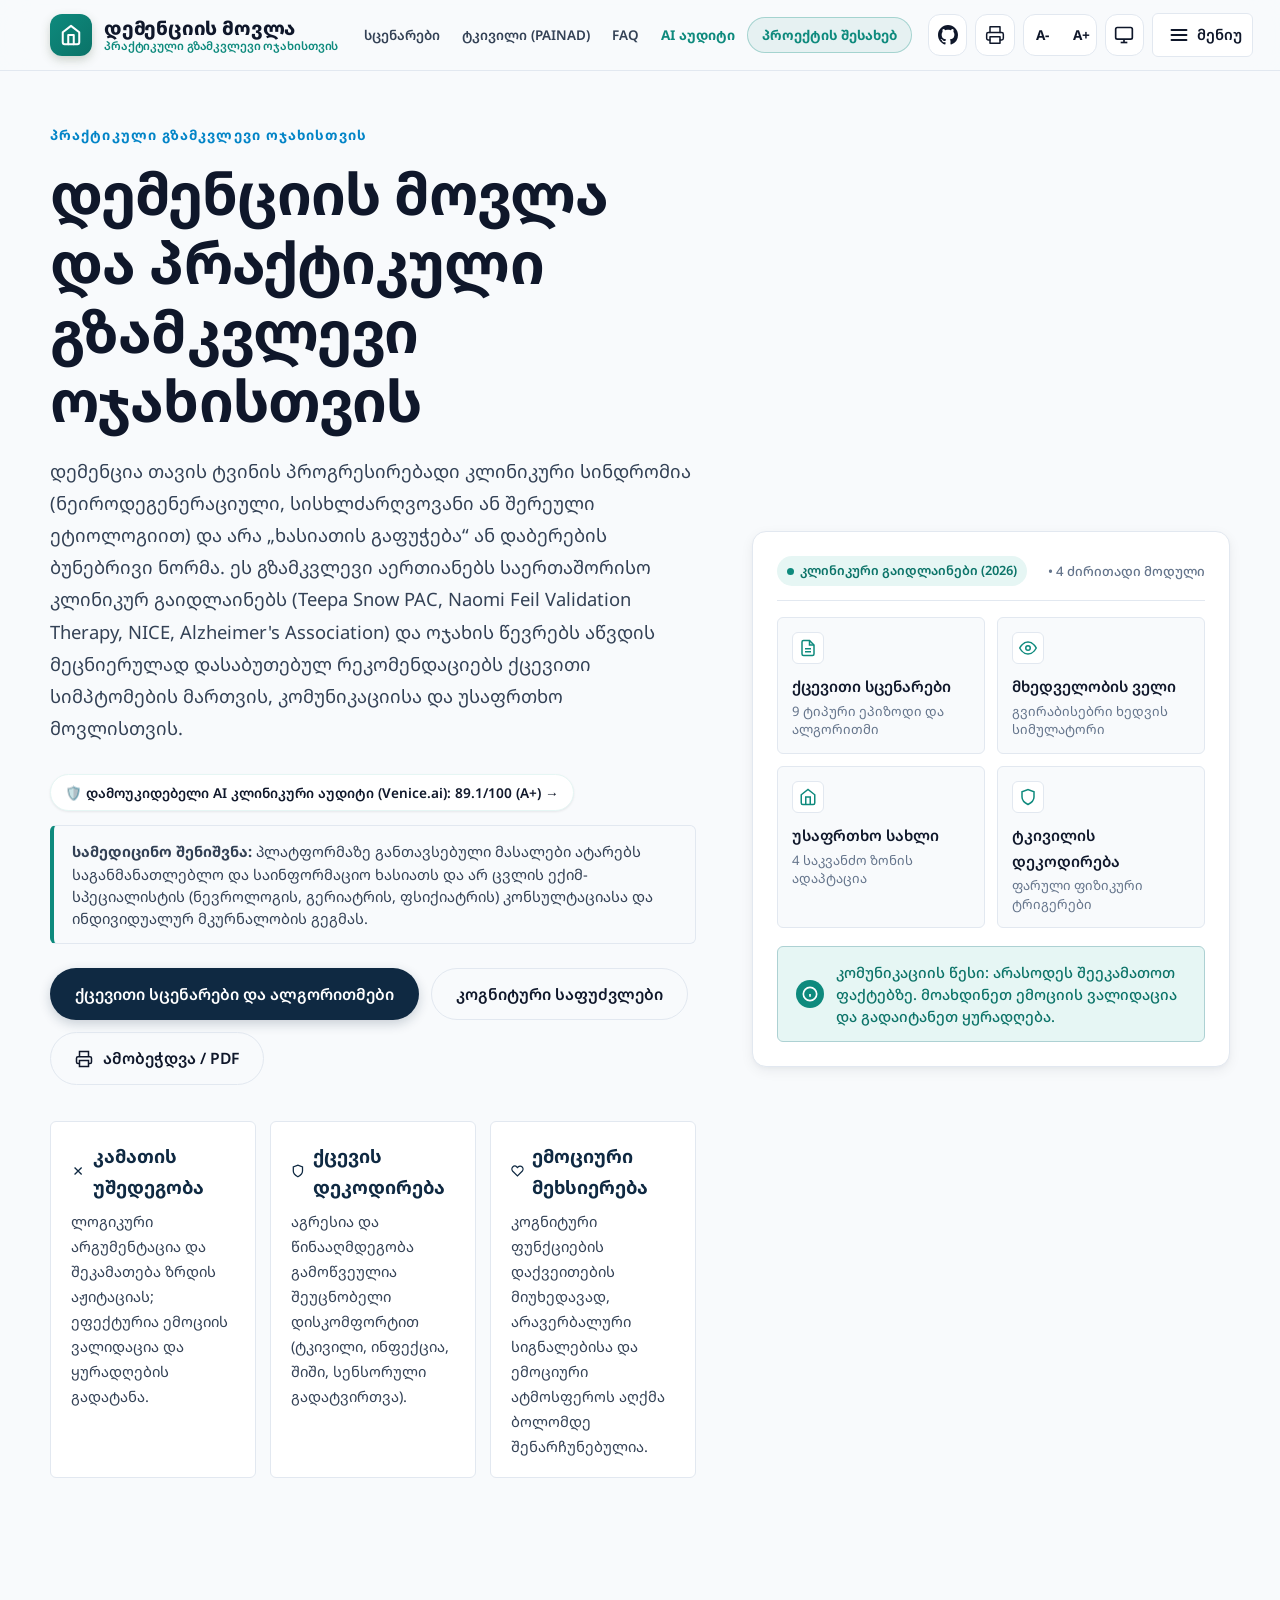
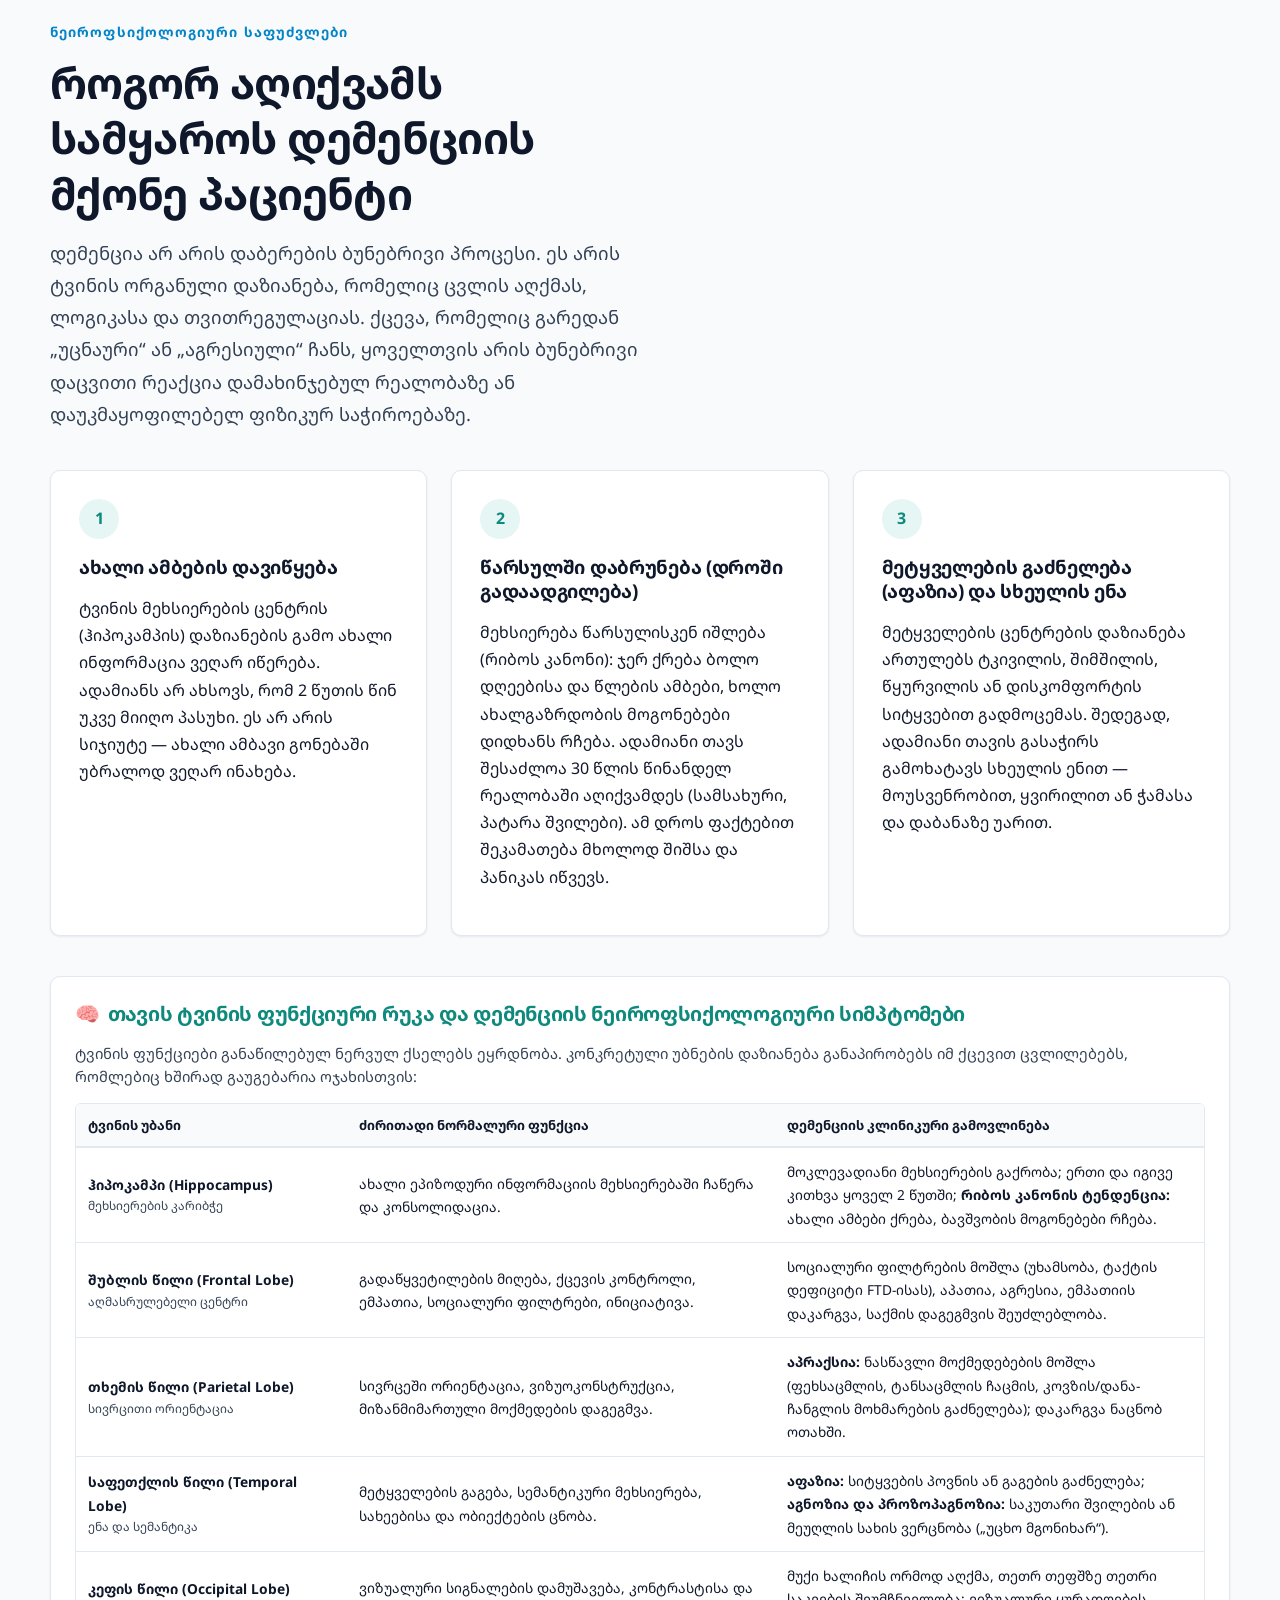
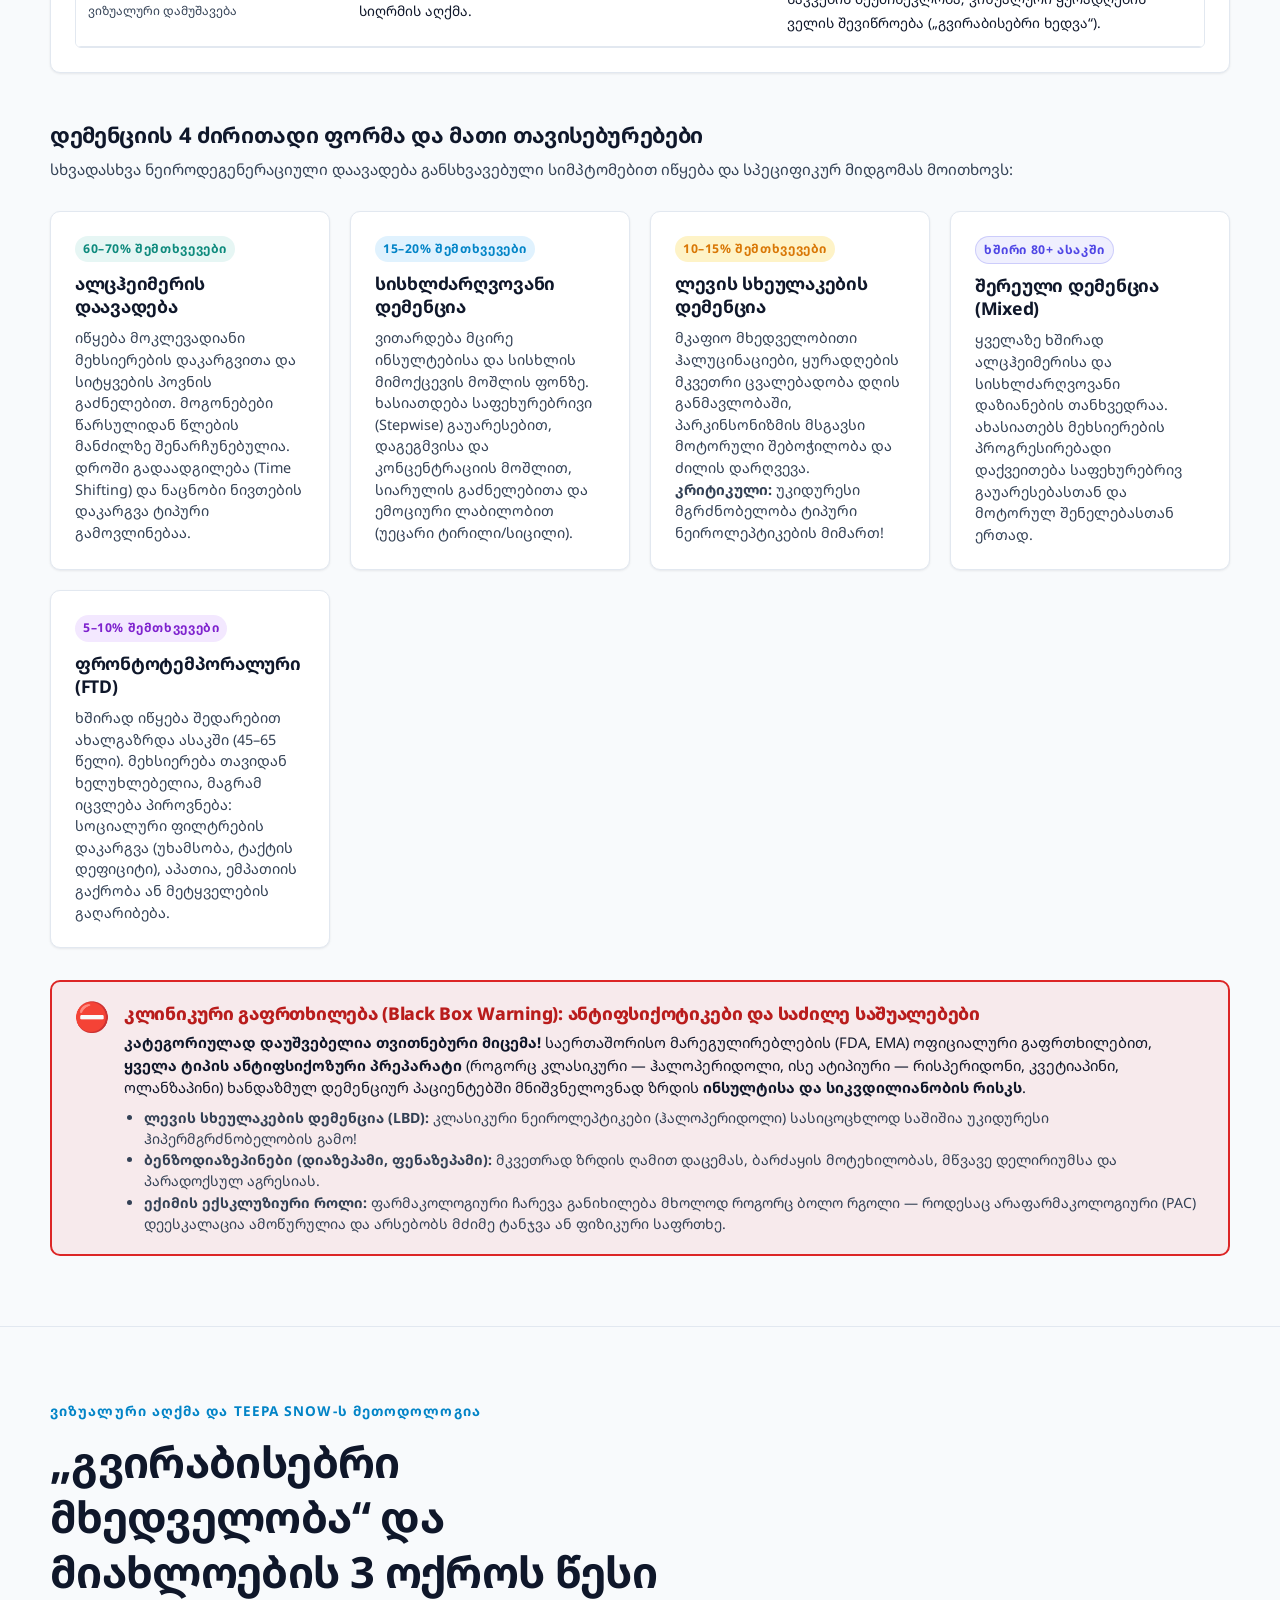
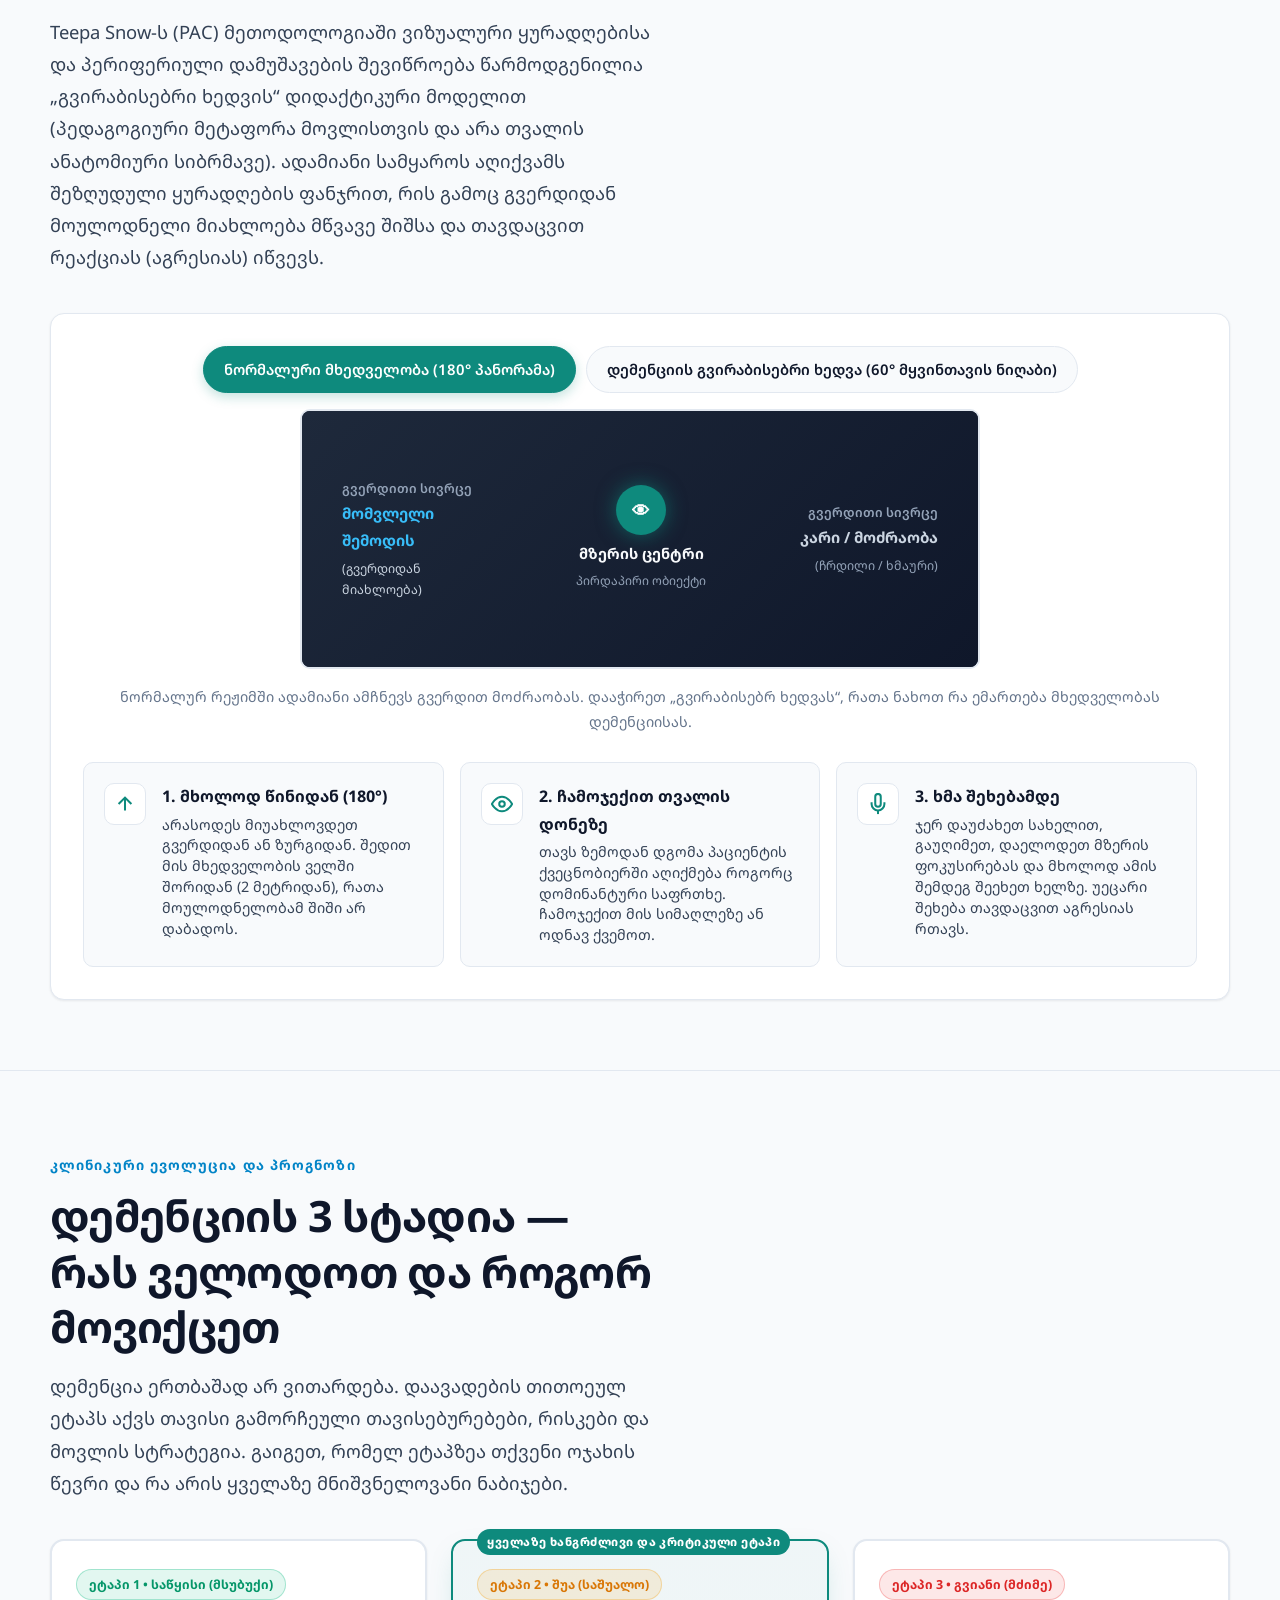
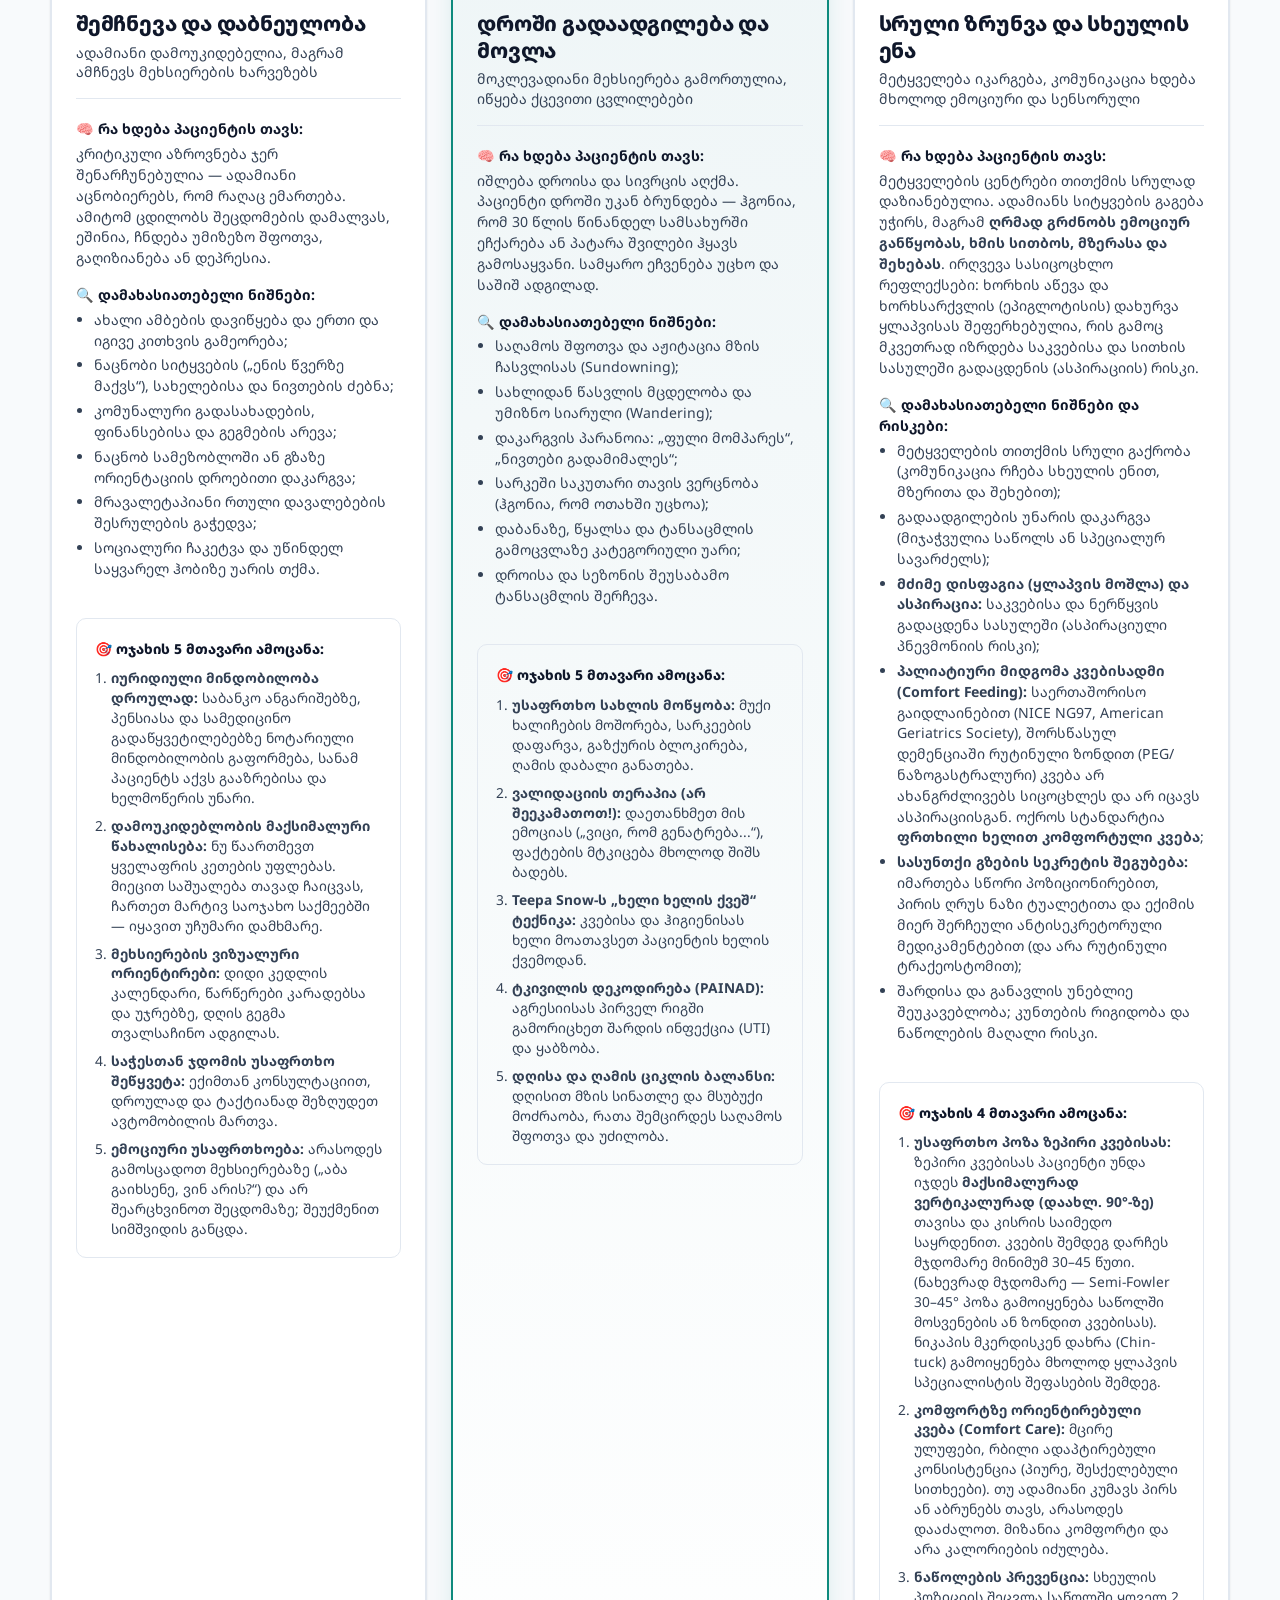
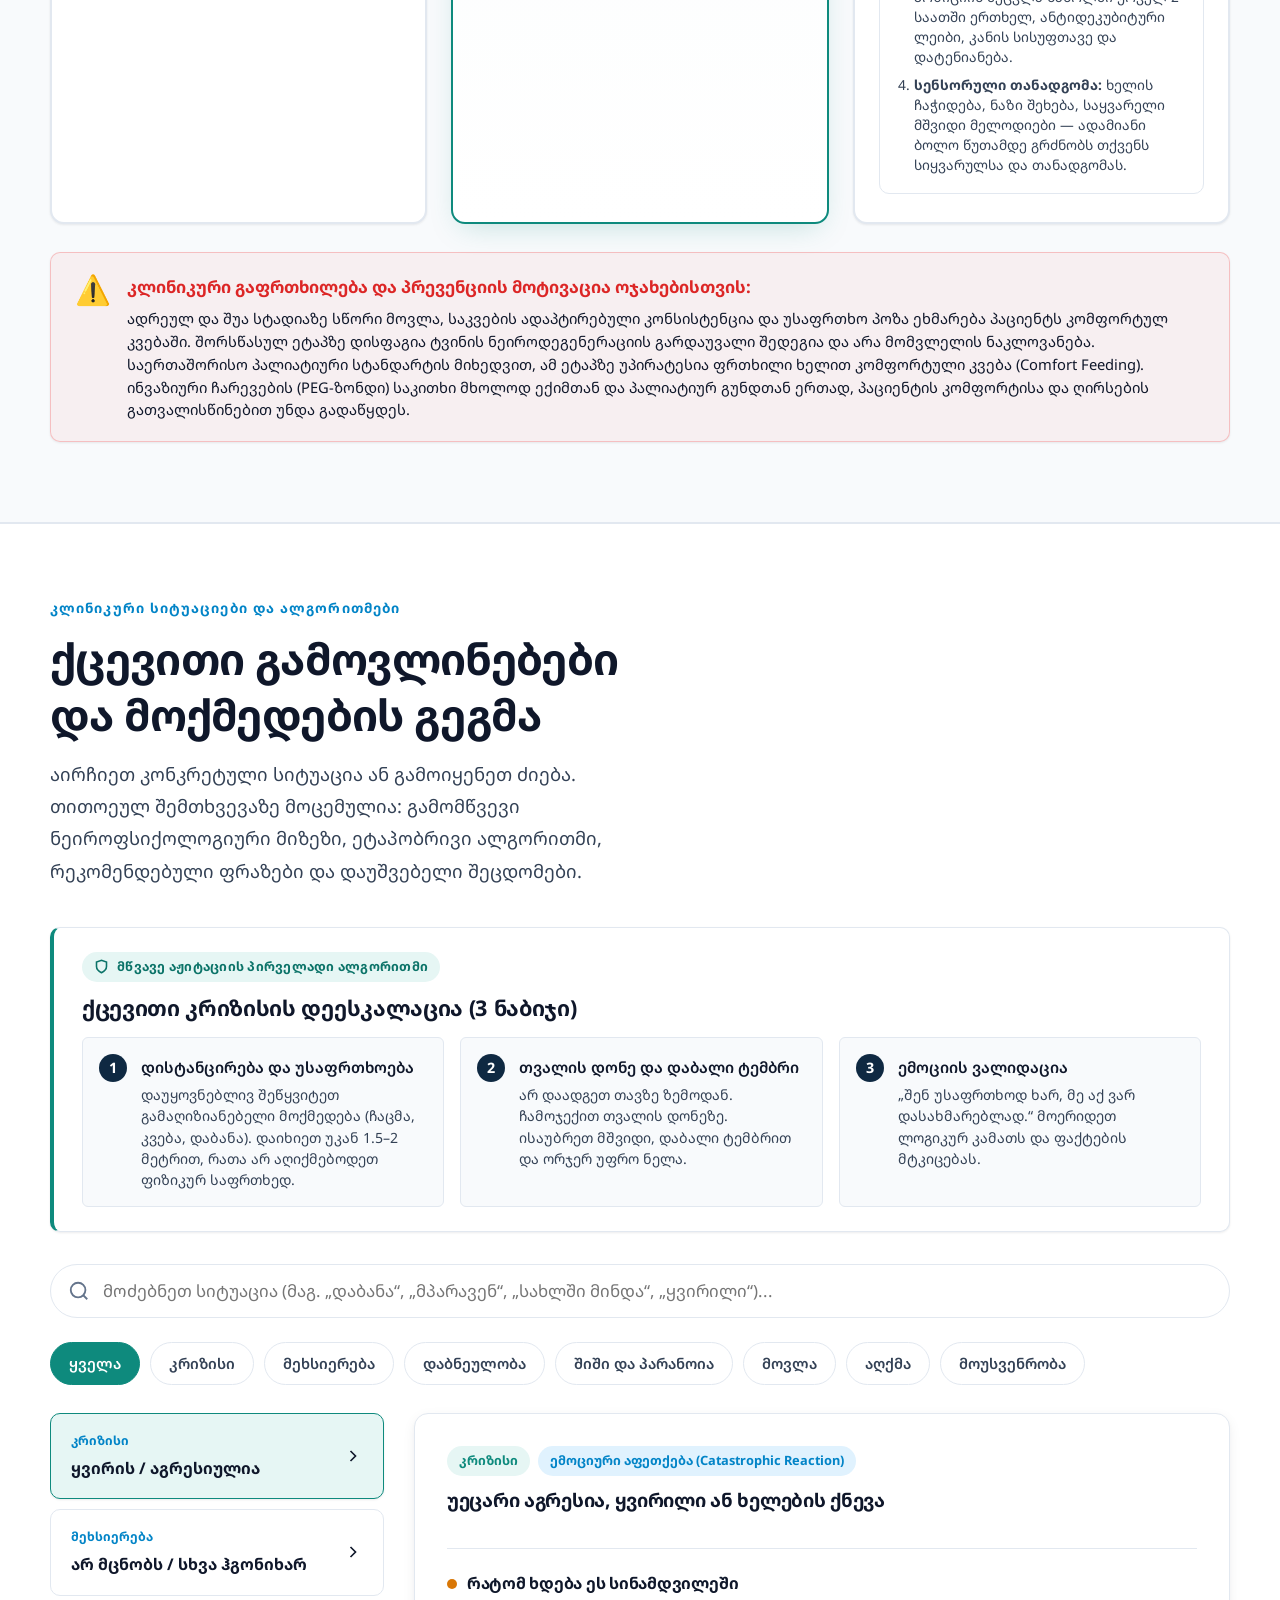
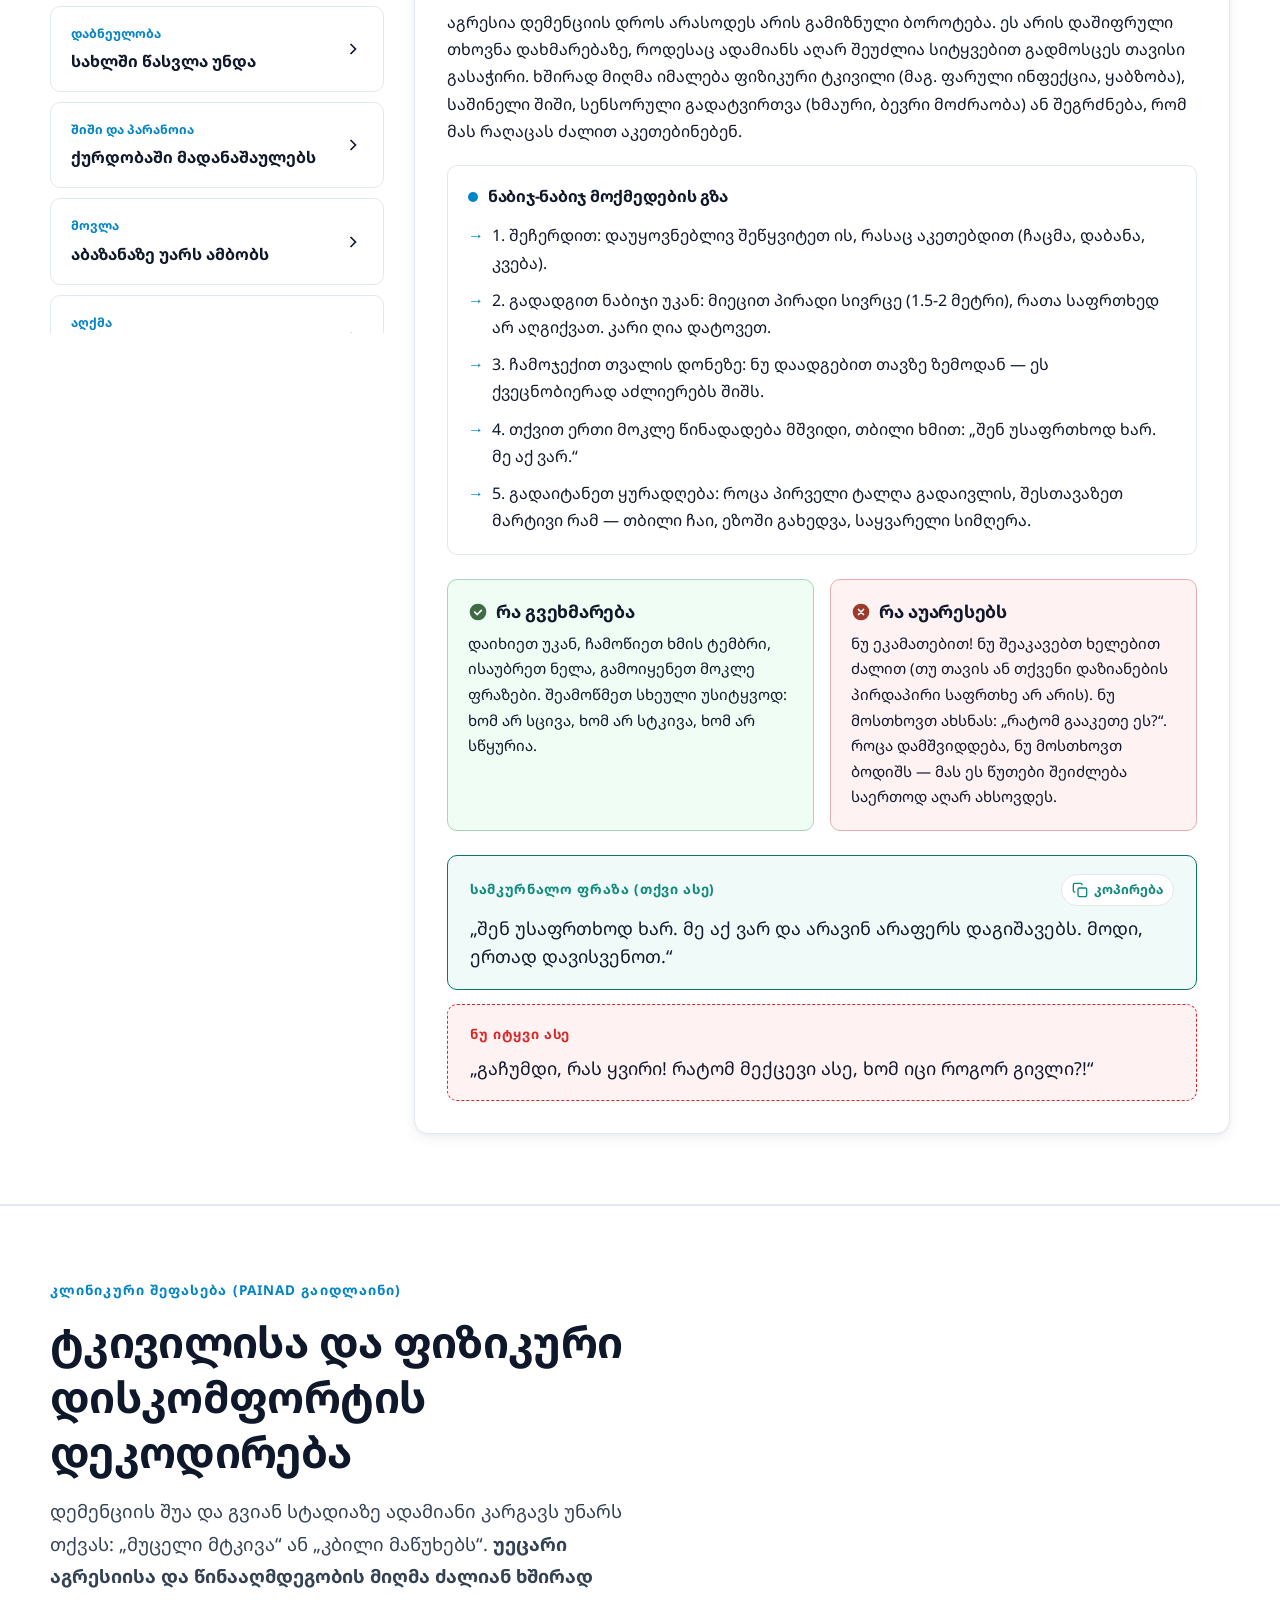
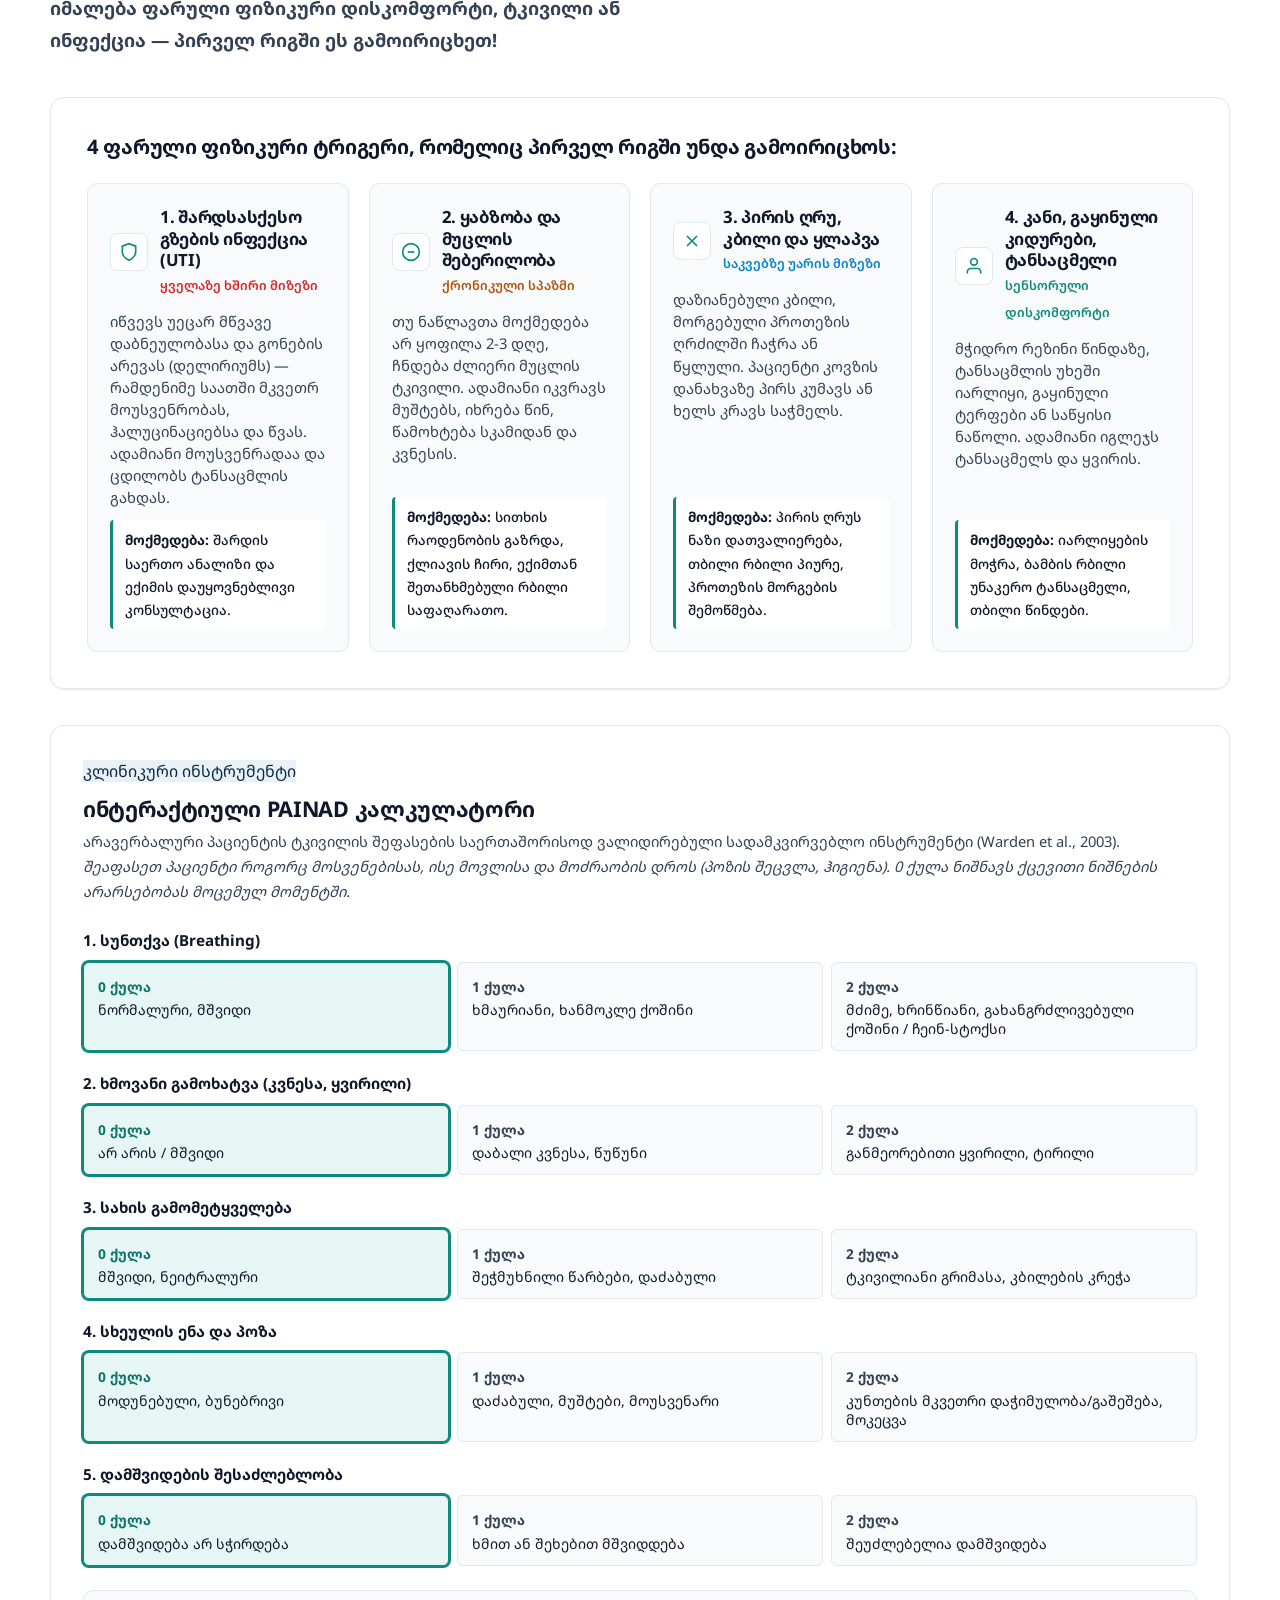
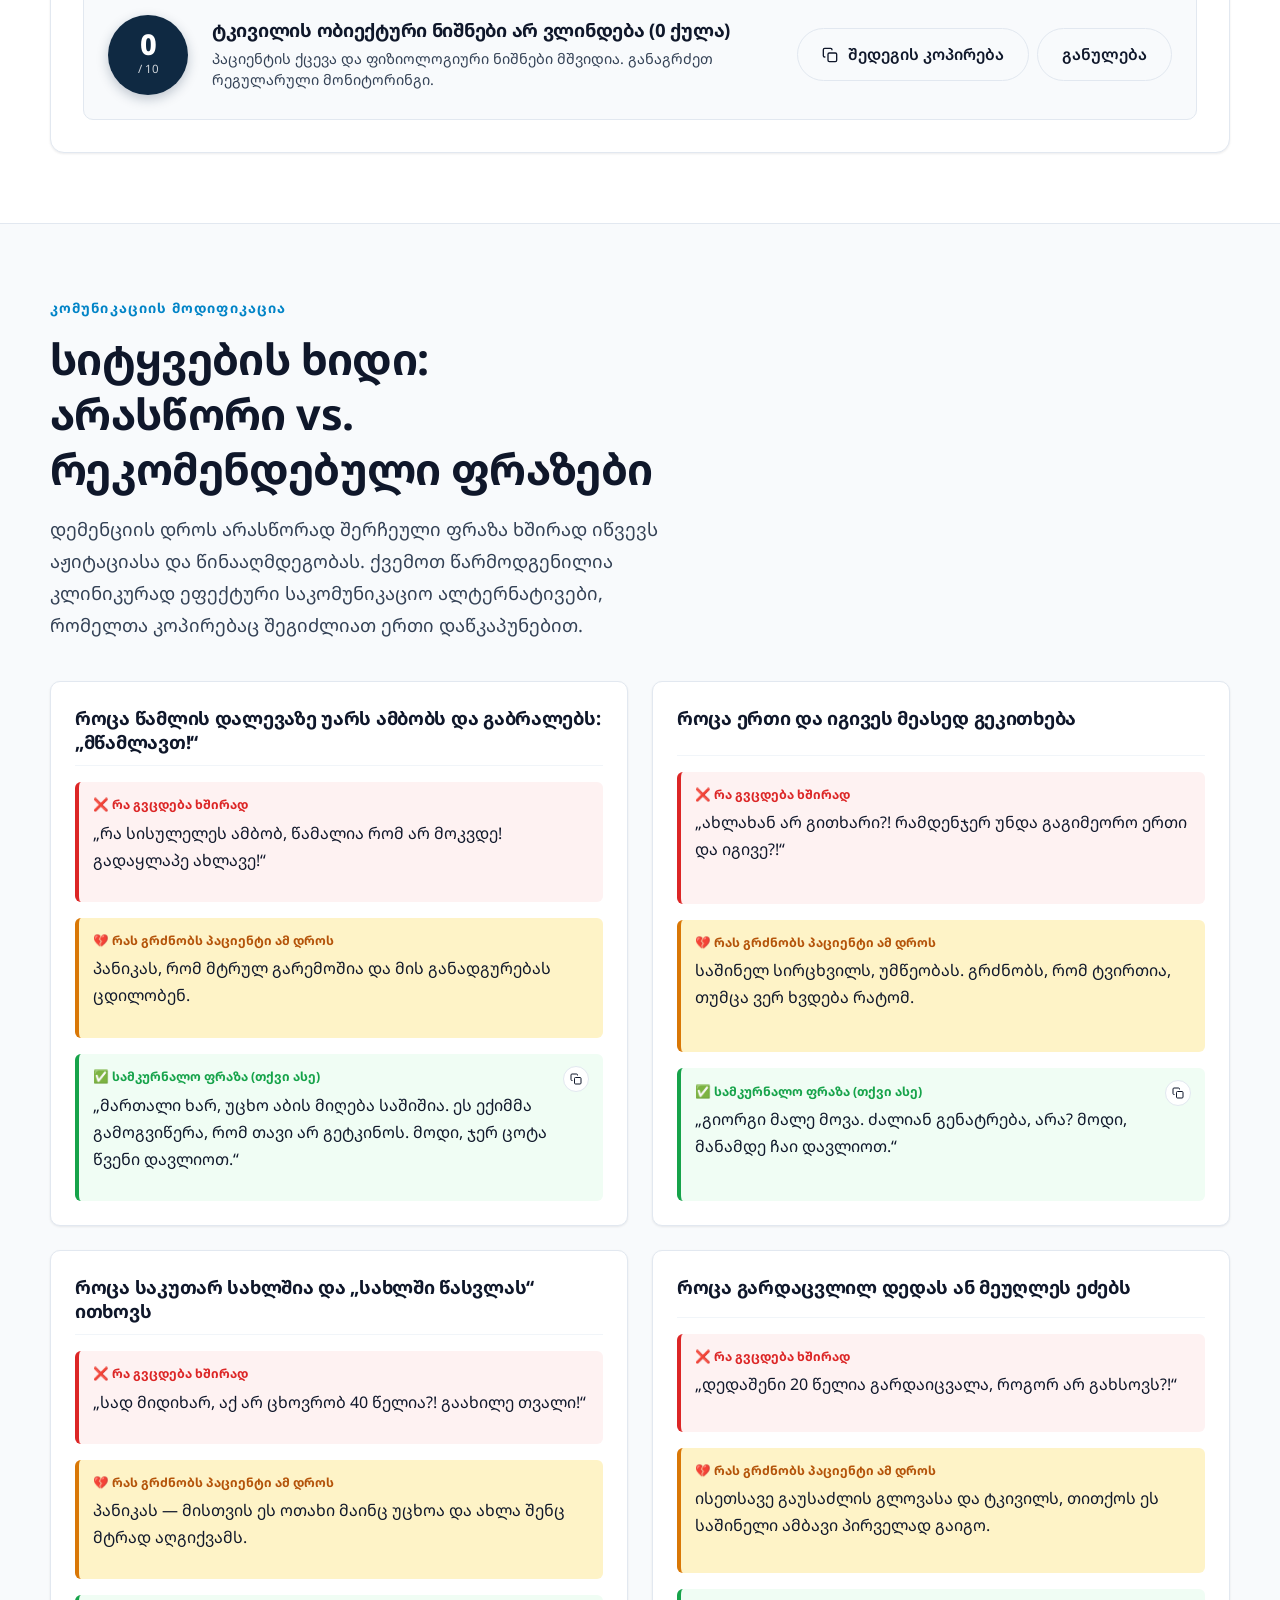
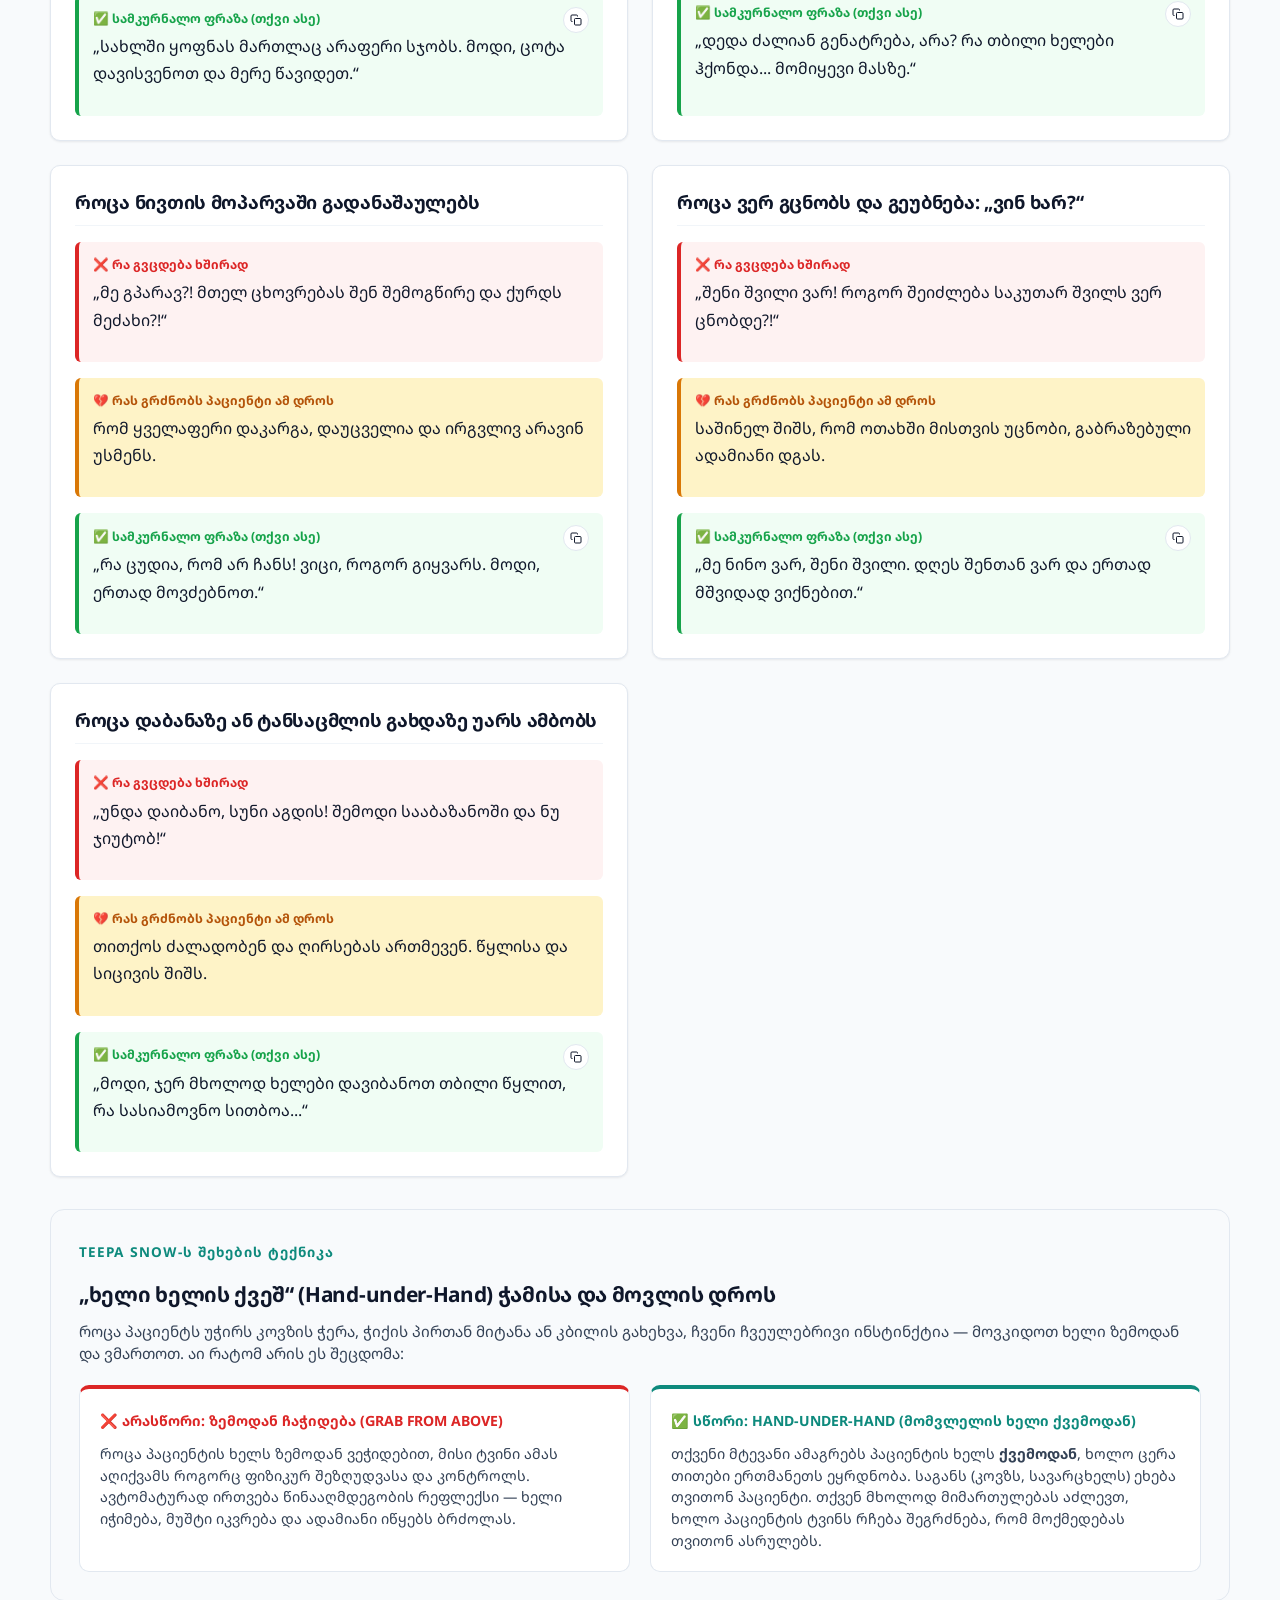
==== commit dad7487f: "refactor(brand): update brand identity to 'დემენციის მოვლა — პრაქტიკული გზამკვლევი ოჯახისთვის'" ====
--- a/index.html
+++ b/index.html
@@ -3,28 +3,28 @@
 <head>
   <meta charset="UTF-8">
   <meta name="viewport" content="width=device-width, initial-scale=1.0">
-  <title>Dementia Care Georgia — დემენციის მოვლა და პრაქტიკული გზამკვლევი ოჯახისთვის</title>
-  <meta name="description" content="Dementia Care Georgia: პრაქტიკული და კლინიკური გზამკვლევი ოჯახებისთვის. დემენციის ქცევითი სიმპტომების მართვა, კომუნიკაცია, უსაფრთხო სახლი, PAINAD ტკივილის კალკულატორი.">
-  <meta name="keywords" content="Dementia Care Georgia, დემენცია, ალცჰაიმერი, მოვლა, მომვლელი, Teepa Snow, Naomi Feil, PAINAD, სუნდოუნინგი, აგრესია დემენციის დროს, უსაფრთხო სახლი, დემენციის სიმპტომები, გზამკვლევი">
-  <meta name="author" content="Dementia Care Georgia">
+  <title>დემენციის მოვლა — პრაქტიკული გზამკვლევი ოჯახისთვის</title>
+  <meta name="description" content="დემენციის მოვლა: პრაქტიკული და კლინიკური გზამკვლევი ოჯახებისთვის. დემენციის ქცევითი სიმპტომების მართვა, კომუნიკაცია, უსაფრთხო სახლი, PAINAD ტკივილის კალკულატორი.">
+  <meta name="keywords" content="დემენციის მოვლა, დემენცია, ალცჰაიმერი, მოვლა, მომვლელი, ოჯახი, გზამკვლევი, Teepa Snow, Naomi Feil, PAINAD, სუნდოუნინგი, აგრესია დემენციის დროს, უსაფრთხო სახლი, დემენციის სიმპტომები, გზამკვლევი">
+  <meta name="author" content="დემენციის მოვლა — პრაქტიკული გზამკვლევი ოჯახისთვის">
   <link rel="canonical" href="https://dementia-care-georgia.vercel.app/">
 
   <!-- Open Graph / Facebook / Messenger / Viber -->
   <meta property="og:type" content="website">
   <meta property="og:url" content="https://dementia-care-georgia.vercel.app/">
-  <meta property="og:title" content="Dementia Care Georgia — დემენციის მოვლა და პრაქტიკული გზამკვლევი ოჯახისთვის">
-  <meta property="og:description" content="Dementia Care Georgia: პრაქტიკული და კლინიკური გზამკვლევი ოჯახებისთვის. დემენციის ქცევითი სიმპტომების მართვა, კომუნიკაცია, უსაფრთხო სახლის გარემო, PAINAD კალკულატორი და მოვლა.">
+  <meta property="og:title" content="დემენციის მოვლა — პრაქტიკული გზამკვლევი ოჯახისთვის">
+  <meta property="og:description" content="დემენციის მოვლა: პრაქტიკული და კლინიკური გზამკვლევი ოჯახებისთვის. დემენციის ქცევითი სიმპტომების მართვა, კომუნიკაცია, უსაფრთხო სახლის გარემო, PAINAD კალკულატორი და მოვლა.">
   <meta property="og:image" content="https://dementia-care-georgia.vercel.app/og-image.png?v=2">
   <meta property="og:image:width" content="1200">
   <meta property="og:image:height" content="630">
   <meta property="og:locale" content="ka_GE">
-  <meta property="og:site_name" content="Dementia Care Georgia">
+  <meta property="og:site_name" content="დემენციის მოვლა">
 
   <!-- Twitter -->
   <meta name="twitter:card" content="summary_large_image">
   <meta name="twitter:url" content="https://dementia-care-georgia.vercel.app/">
-  <meta name="twitter:title" content="Dementia Care Georgia — დემენციის მოვლა და პრაქტიკული გზამკვლევი ოჯახისთვის">
-  <meta name="twitter:description" content="Dementia Care Georgia: პრაქტიკული და კლინიკური გზამკვლევი ოჯახებისთვის. დემენციის ქცევითი სიმპტომების მართვა, კომუნიკაცია, უსაფრთხო სახლის გარემო, PAINAD კალკულატორი და მოვლა.">
+  <meta name="twitter:title" content="დემენციის მოვლა — პრაქტიკული გზამკვლევი ოჯახისთვის">
+  <meta name="twitter:description" content="დემენციის მოვლა: პრაქტიკული და კლინიკური გზამკვლევი ოჯახებისთვის. დემენციის ქცევითი სიმპტომების მართვა, კომუნიკაცია, უსაფრთხო სახლის გარემო, PAINAD კალკულატორი და მოვლა.">
   <meta name="twitter:image" content="https://dementia-care-georgia.vercel.app/og-image.png?v=2">
   
   <!-- Favicons & Touch Icons -->
@@ -46,7 +46,7 @@
         "@type": "MedicalWebPage",
         "@id": "https://dementia-care-georgia.vercel.app/#webpage",
         "url": "https://dementia-care-georgia.vercel.app/",
-        "name": "Dementia Care Georgia — დემენციის მოვლა და პრაქტიკული გზამკვლევი ოჯახისთვის",
+        "name": "დემენციის მოვლა — პრაქტიკული გზამკვლევი ოჯახისთვის",
         "description": "საინფორმაციო და პრაქტიკული ცნობარი დემენციის, ალცჰეიმერისა და მონათესავე მდგომარეობების მქონე პირთა ოჯახის წევრებისა და მომვლელებისთვის.",
         "inLanguage": "ka",
         "about": {
@@ -113,7 +113,7 @@
   <!-- Header -->
   <header class="site-header">
     <div class="wrap header-inner">
-      <a class="brand" href="#top" aria-label="Dementia Care Georgia — მთავარი გვერდი">
+      <a class="brand" href="#top" aria-label="დემენციის მოვლა — მთავარი გვერდი">
         <span class="brand-icon" aria-hidden="true">
           <svg width="22" height="22" viewBox="0 0 24 24" fill="none" stroke="currentColor" stroke-width="2.2" stroke-linecap="round" stroke-linejoin="round">
             <path d="M3 9l9-7 9 7v11a2 2 0 0 1-2 2H5a2 2 0 0 1-2-2z"/>
@@ -121,8 +121,8 @@
           </svg>
         </span>
         <span class="brand-text-wrap">
-          <span class="brand-title">Dementia Care Georgia</span>
-          <span class="brand-subtitle">დემენციის მოვლა • გზამკვლევი ოჯახისთვის</span>
+          <span class="brand-title">დემენციის მოვლა</span>
+          <span class="brand-subtitle">პრაქტიკული გზამკვლევი ოჯახისთვის</span>
         </span>
       </a>
 
@@ -240,7 +240,7 @@
     <section class="hero" id="top">
       <div class="wrap hero-grid">
         <div>
-          <span class="eyebrow">Dementia Care Georgia</span>
+          <span class="eyebrow">პრაქტიკული გზამკვლევი ოჯახისთვის</span>
           <h1>დემენციის მოვლა და პრაქტიკული გზამკვლევი ოჯახისთვის</h1>
           <p class="lead">
             დემენცია თავის ტვინის პროგრესირებადი კლინიკური სინდრომია (ნეიროდეგენერაციული, სისხლძარღვოვანი ან შერეული ეტიოლოგიით) და არა „ხასიათის გაფუჭება“ ან დაბერების ბუნებრივი ნორმა. ეს გზამკვლევი აერთიანებს საერთაშორისო კლინიკურ გაიდლაინებს (Teepa Snow PAC, Naomi Feil Validation Therapy, NICE, Alzheimer's Association) და ოჯახის წევრებს აწვდის მეცნიერულად დასაბუთებულ რეკომენდაციებს ქცევითი სიმპტომების მართვის, კომუნიკაციისა და უსაფრთხო მოვლისთვის.
@@ -1604,7 +1604,7 @@
         <strong>სამედიცინო გამჭვირვალობა:</strong> პორტალი შექმნილია Google Antigravity-ს ხელოვნური ინტელექტის გარემოში საერთაშორისო გაიდლაინებზე (Teepa Snow, Naomi Feil, NICE, Alzheimer's Association) დაყრდნობით. ინფორმაცია ატარებს მხოლოდ საგანმანათლებლო-დამხმარე ხასიათს და არ ანაცვლებს ექიმის დანიშნულებას.
       </div>
       <div class="footer-copy-row">
-        <span>© <span id="copyrightYear">2026</span> Dementia Care Georgia — დემენცია ოჯახში.</span>
+        <span>© <span id="copyrightYear">2026</span> დემენციის მოვლა — პრაქტიკული გზამკვლევი ოჯახისთვის.</span>
         <button class="footer-about-btn" id="footerAboutBtn" type="button">✨ პროექტის შესახებ, Google Antigravity & კონფიდენციალურობა</button>
       </div>
     </div>
@@ -2201,7 +2201,7 @@
       <!-- Cover Page -->
       <div class="print-full-cover">
         <div class="print-full-cover-badge">სრული კლინიკური გამოცემა • 2026</div>
-        <h1 class="print-full-cover-title">Dementia Care Georgia — დემენცია ოჯახში</h1>
+        <h1 class="print-full-cover-title">დემენციის მოვლა — პრაქტიკული გზამკვლევი ოჯახისთვის</h1>
         <p class="print-full-cover-subtitle">პრაქტიკული და კლინიკური სახელმძღვანელო მომვლელებისა და ოჯახის წევრებისთვის</p>
         
         <div class="print-full-cover-meta-box">
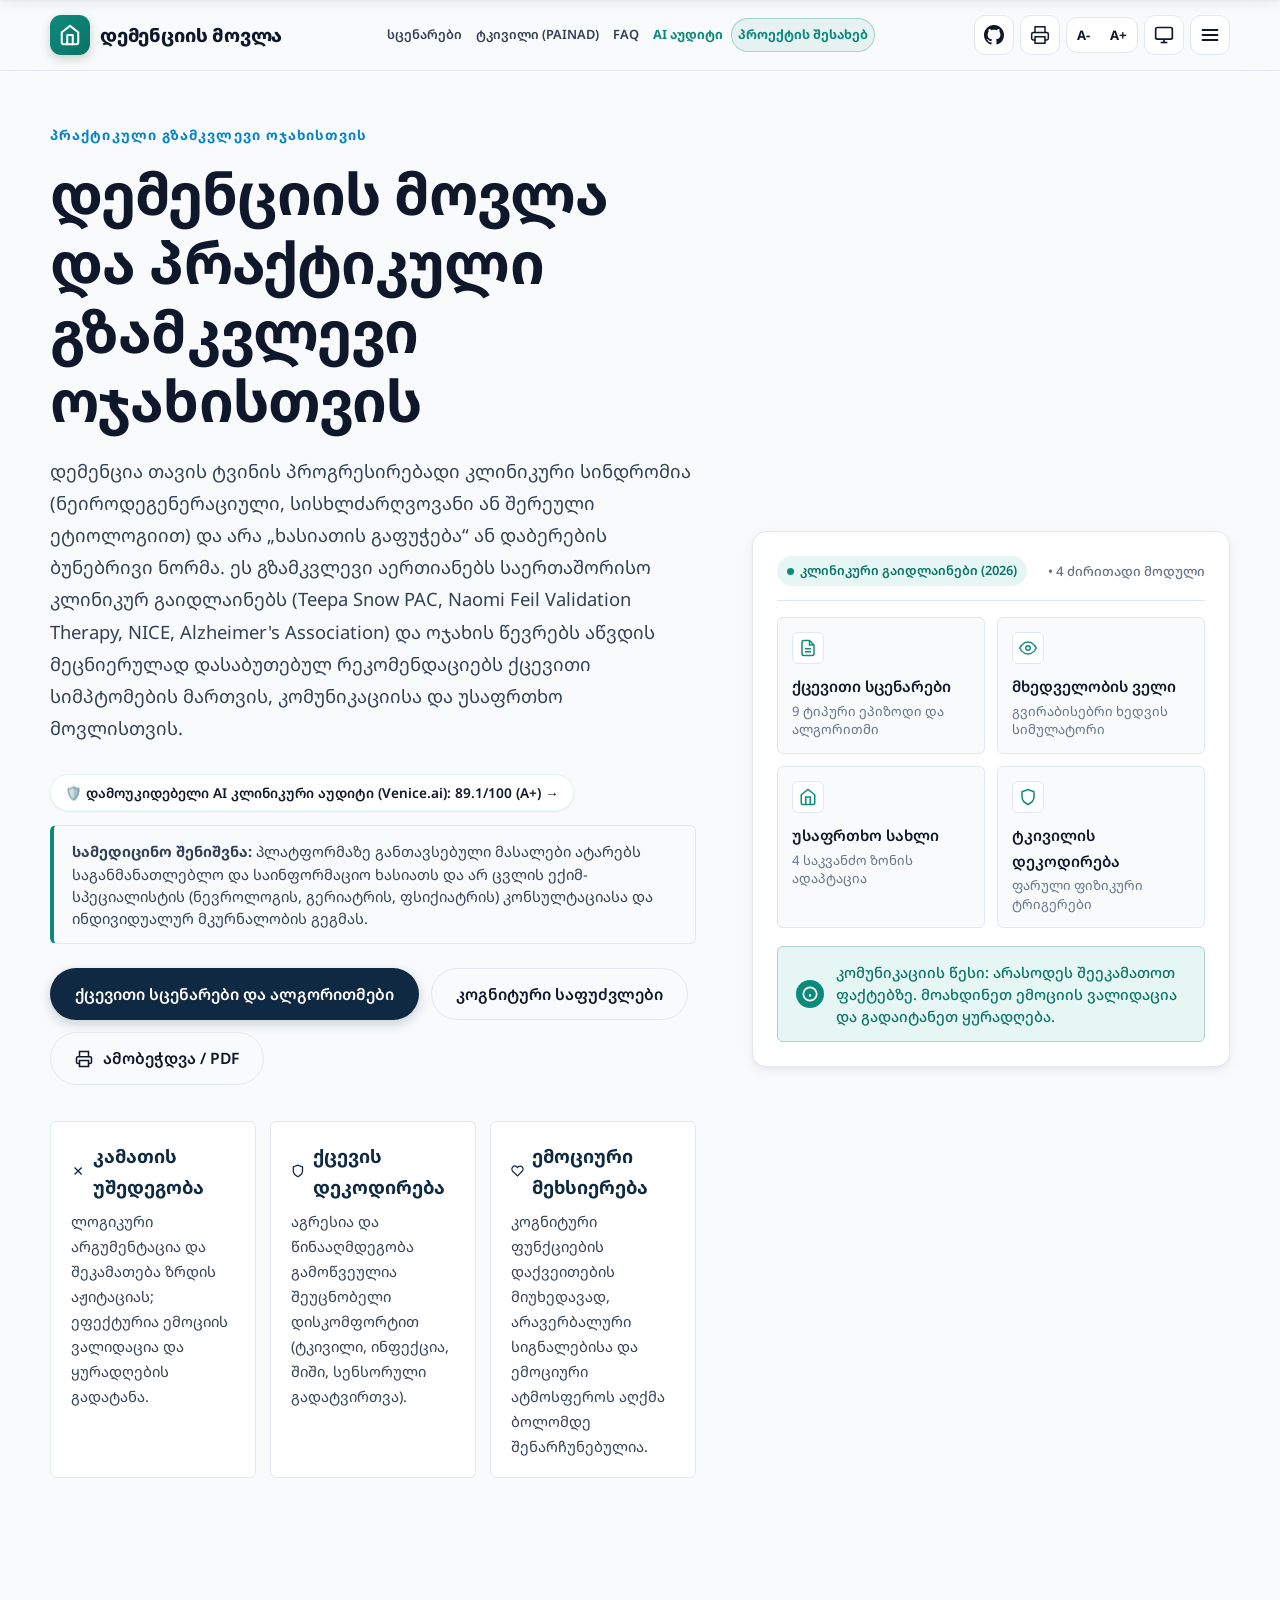
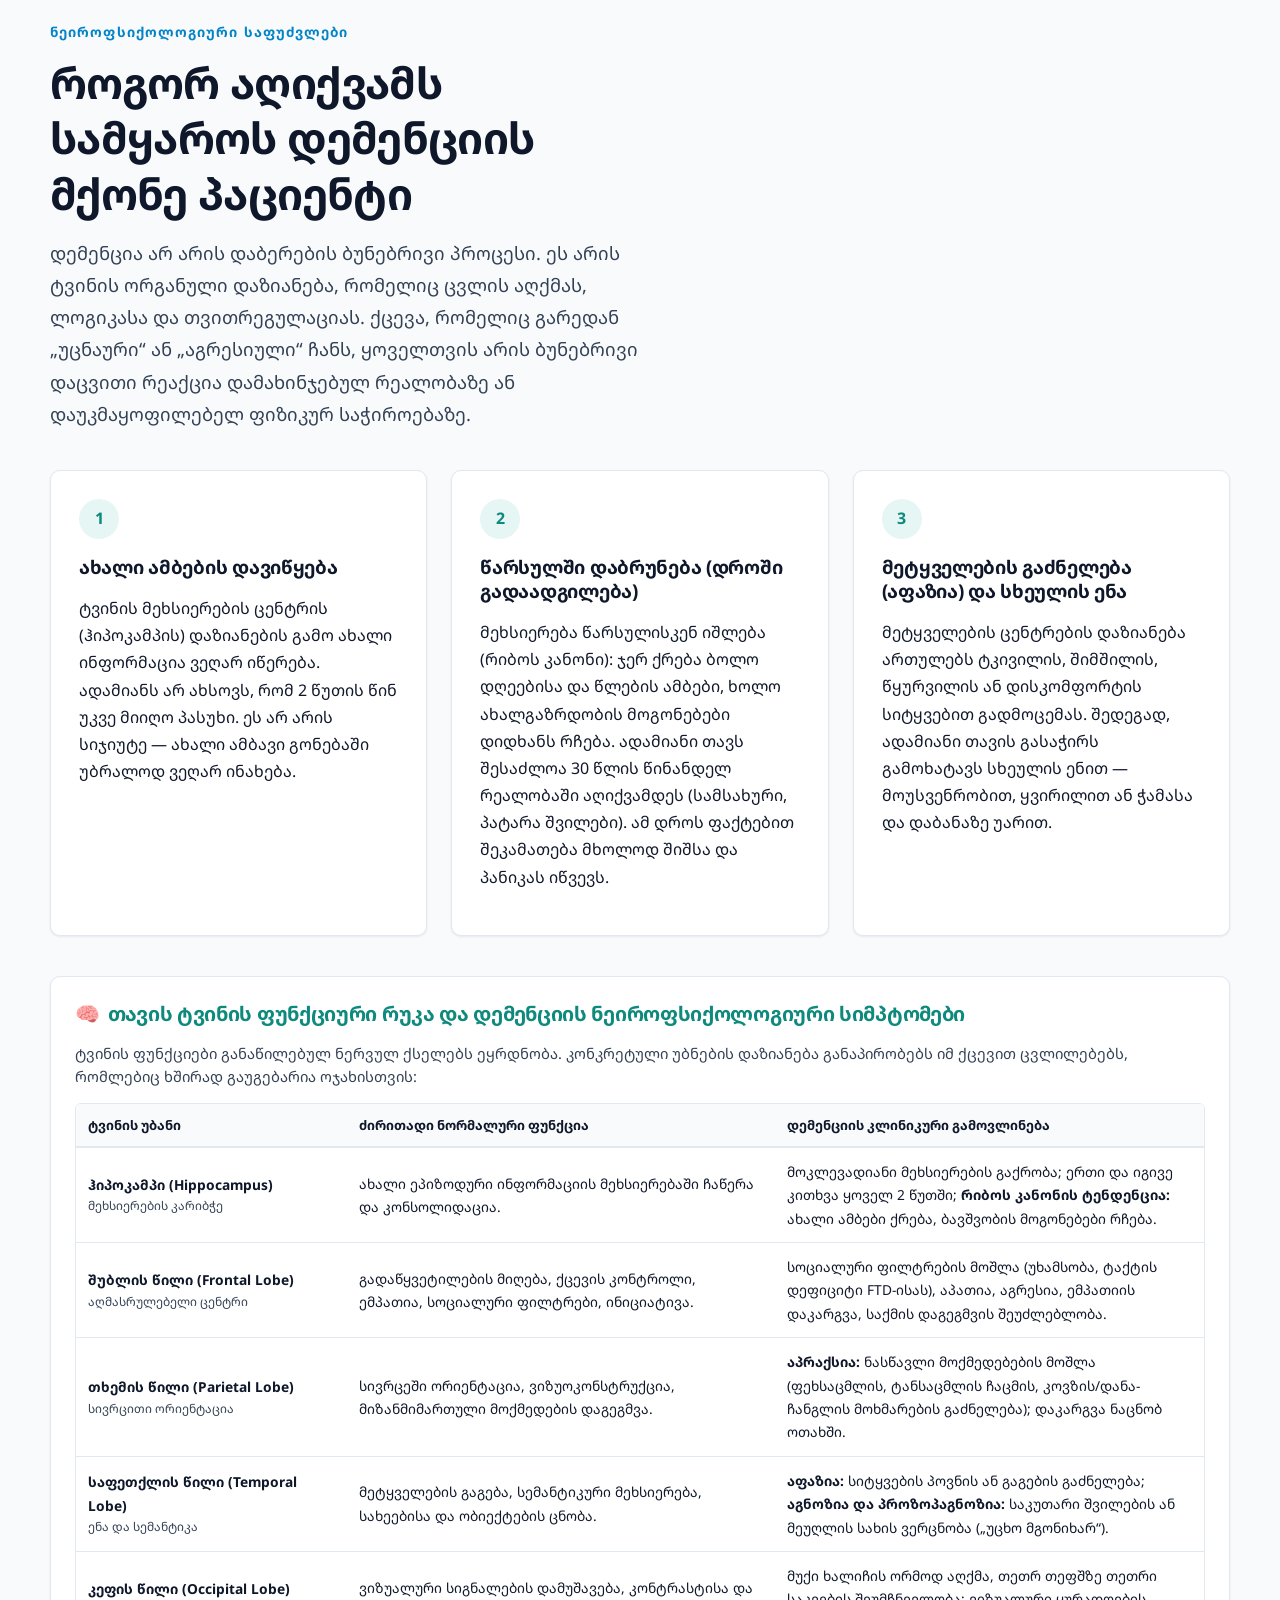
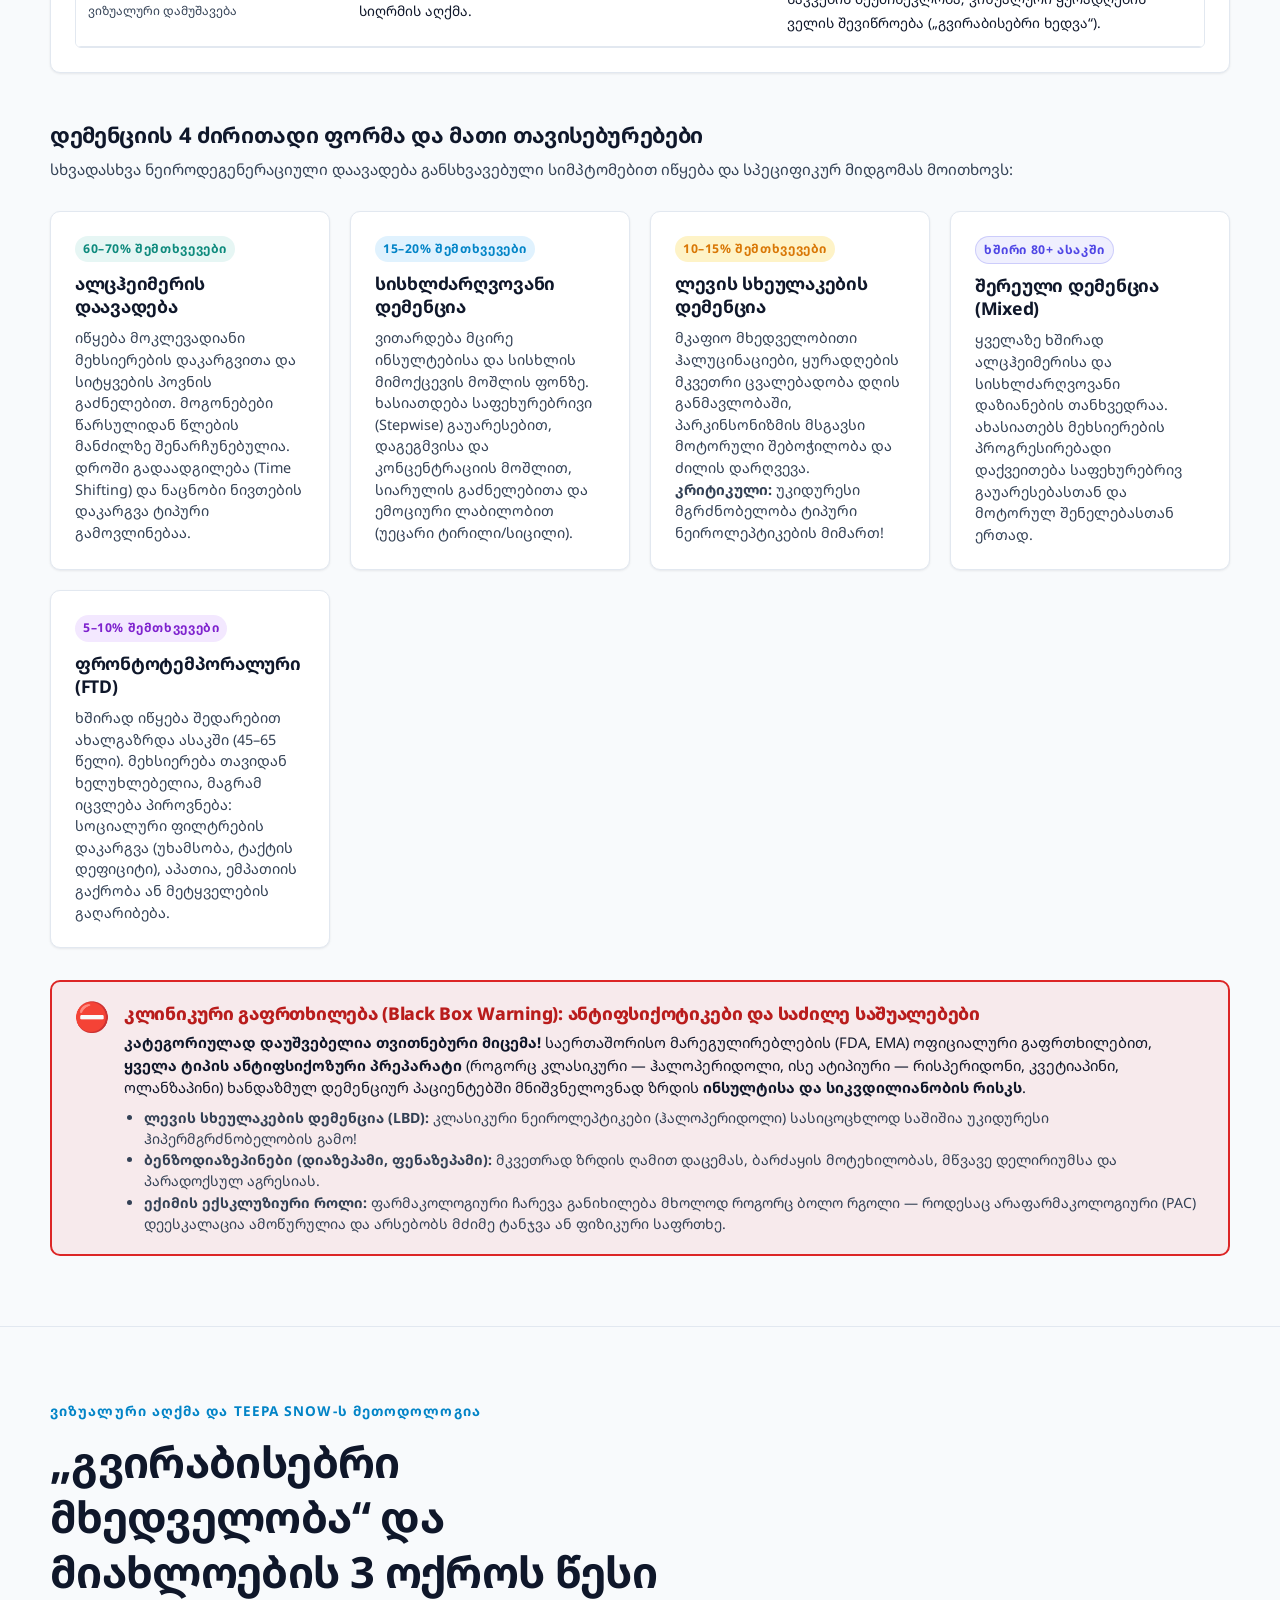
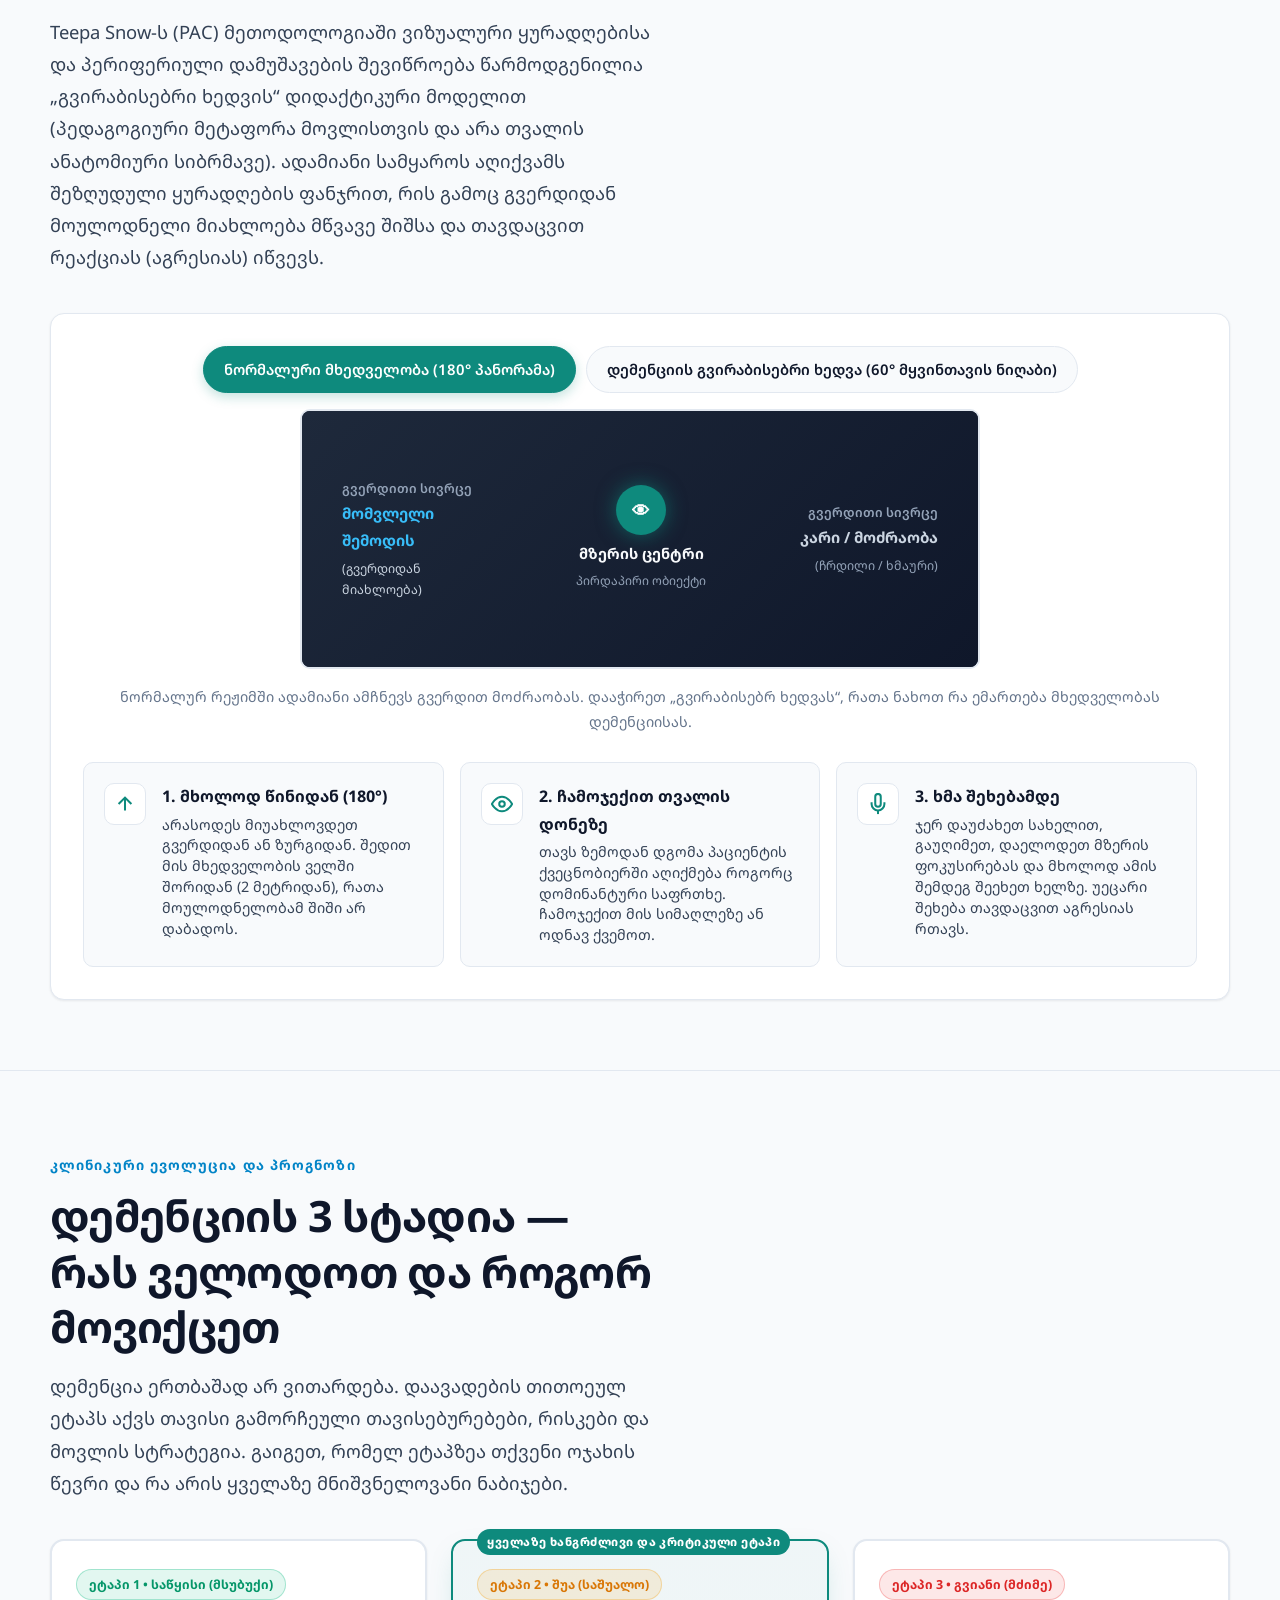
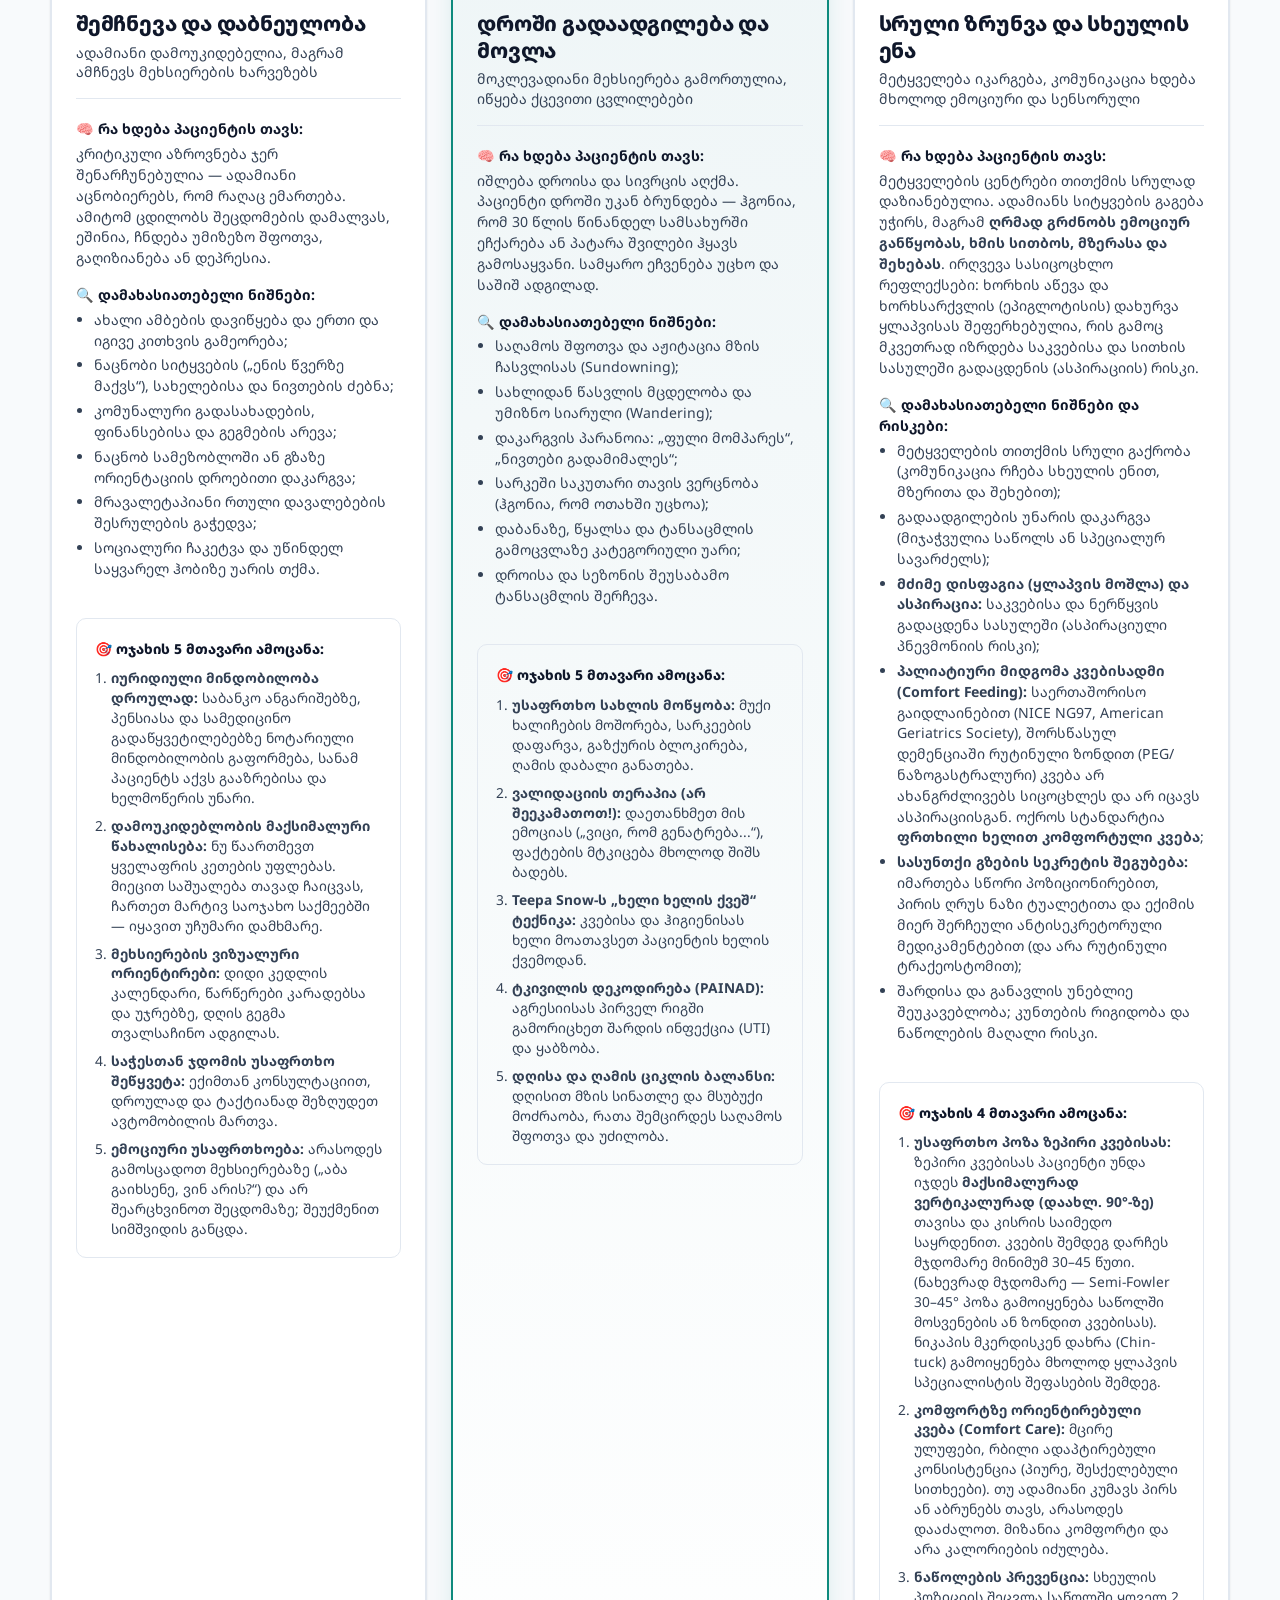
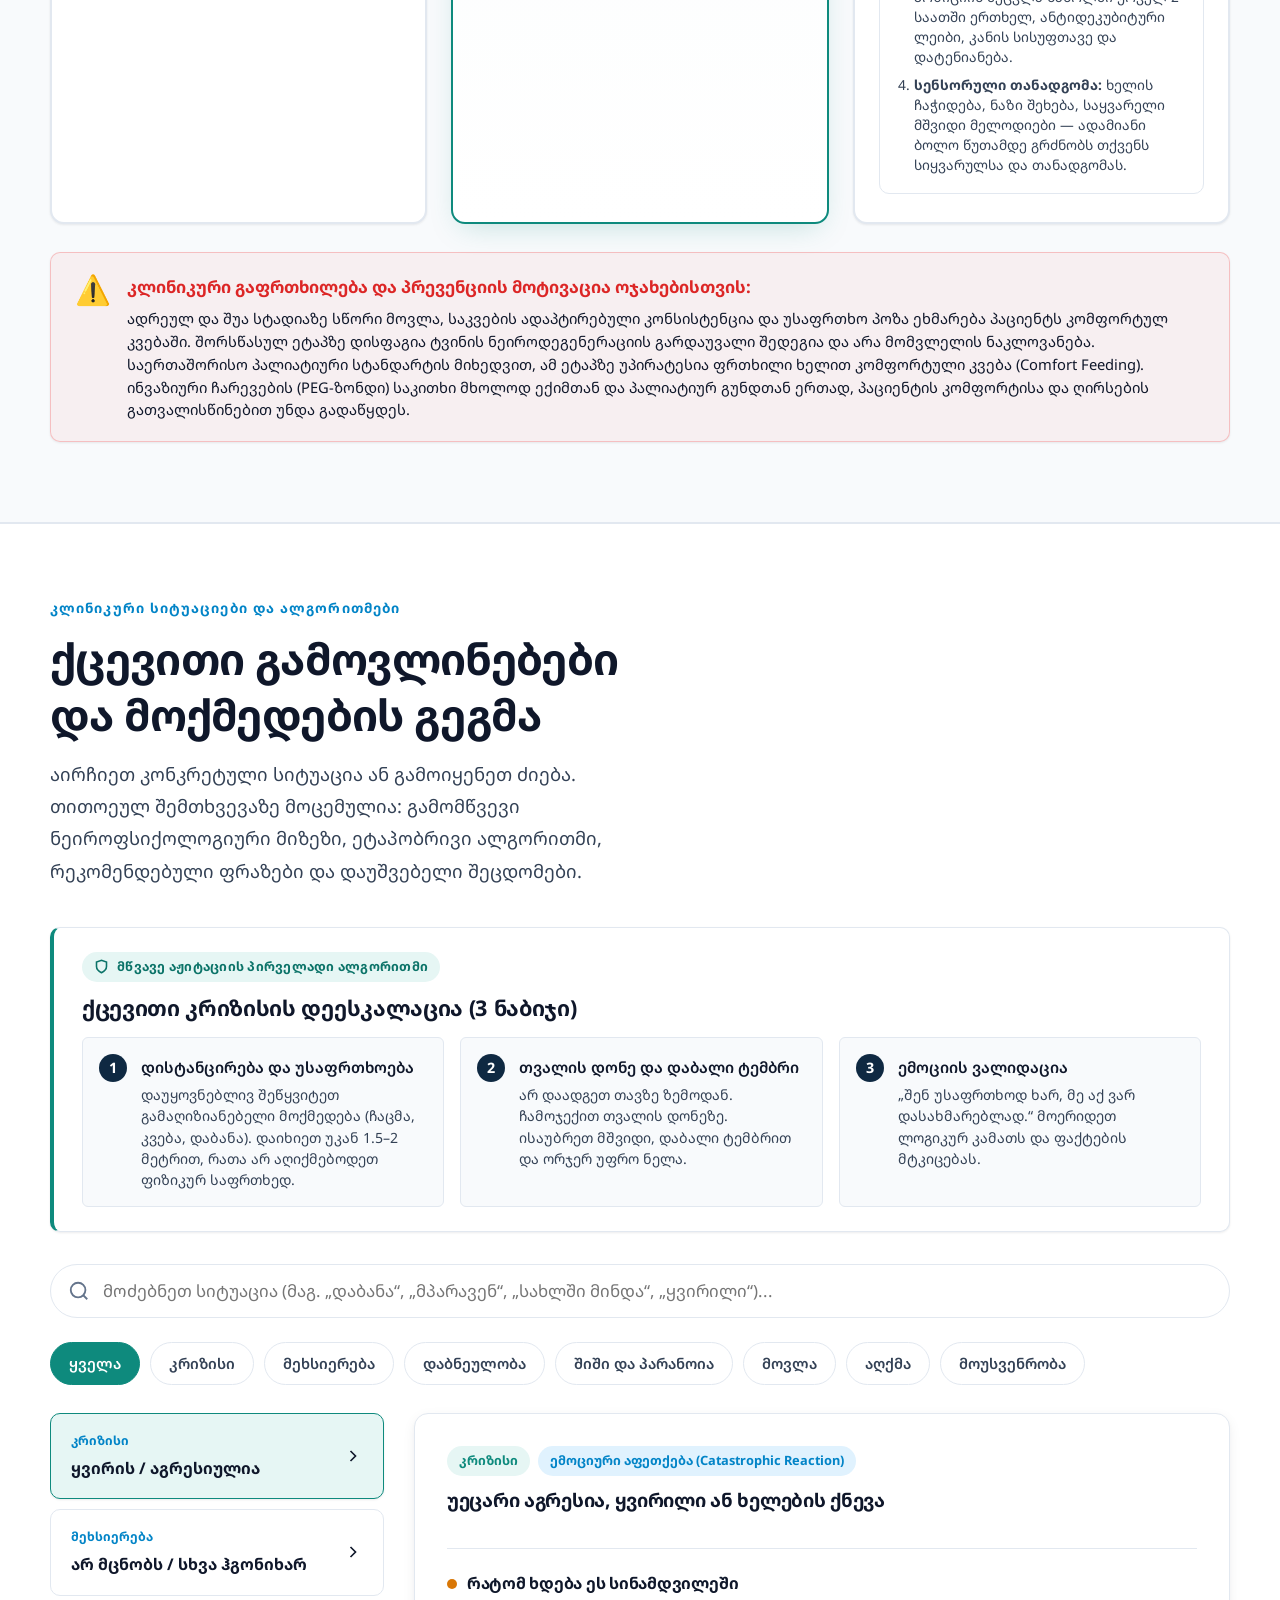
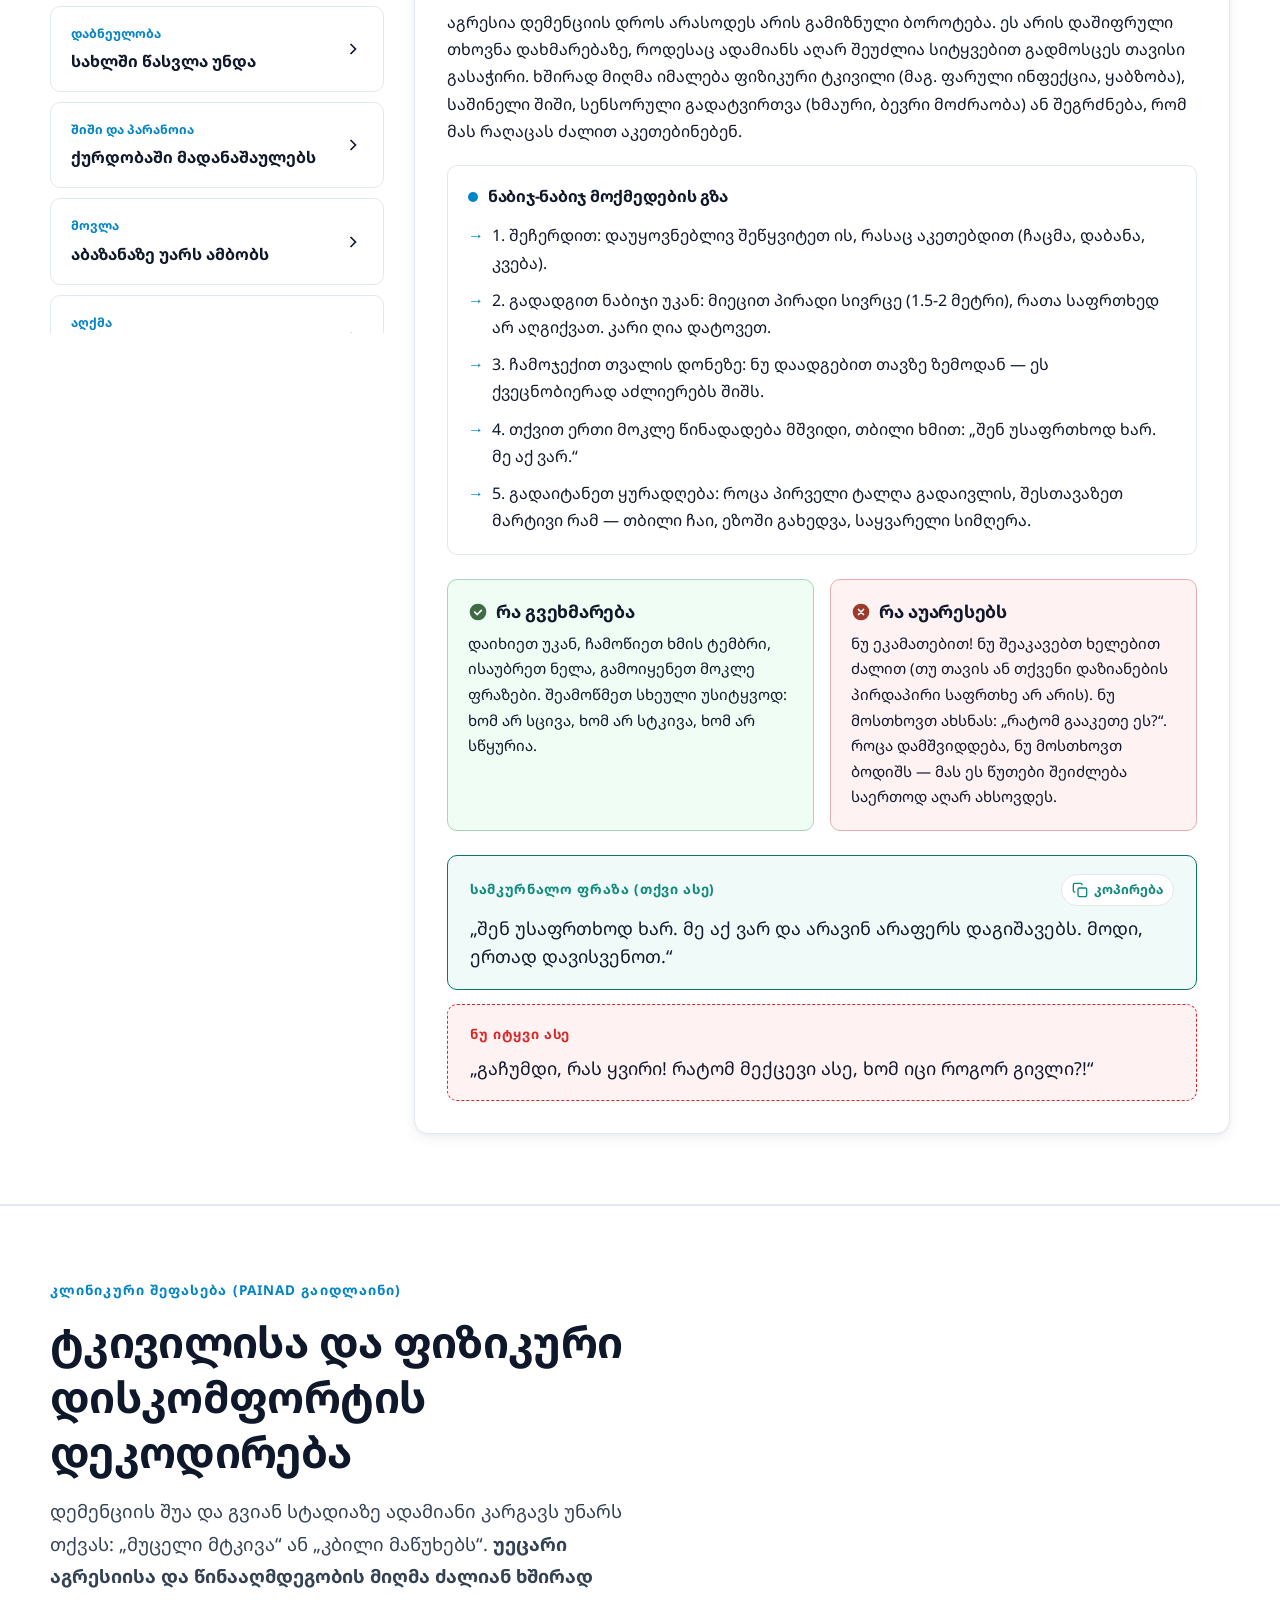
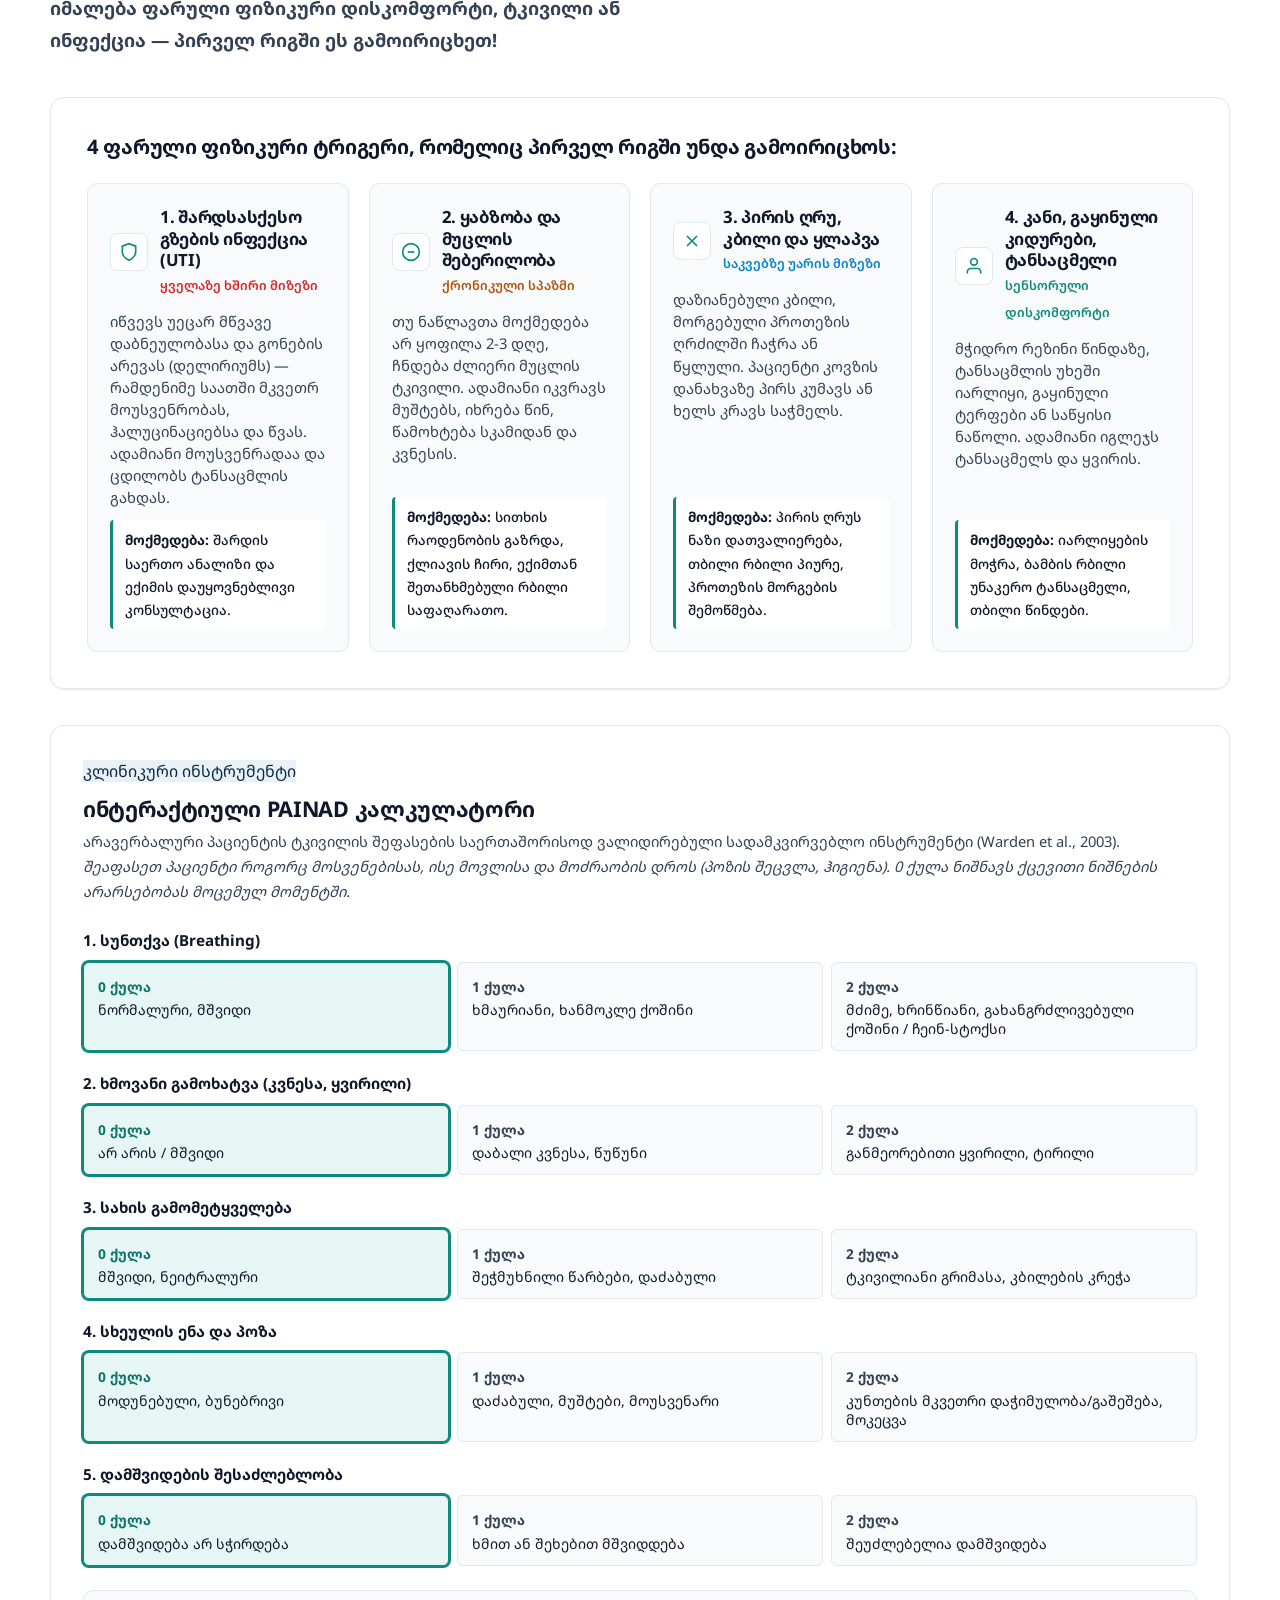
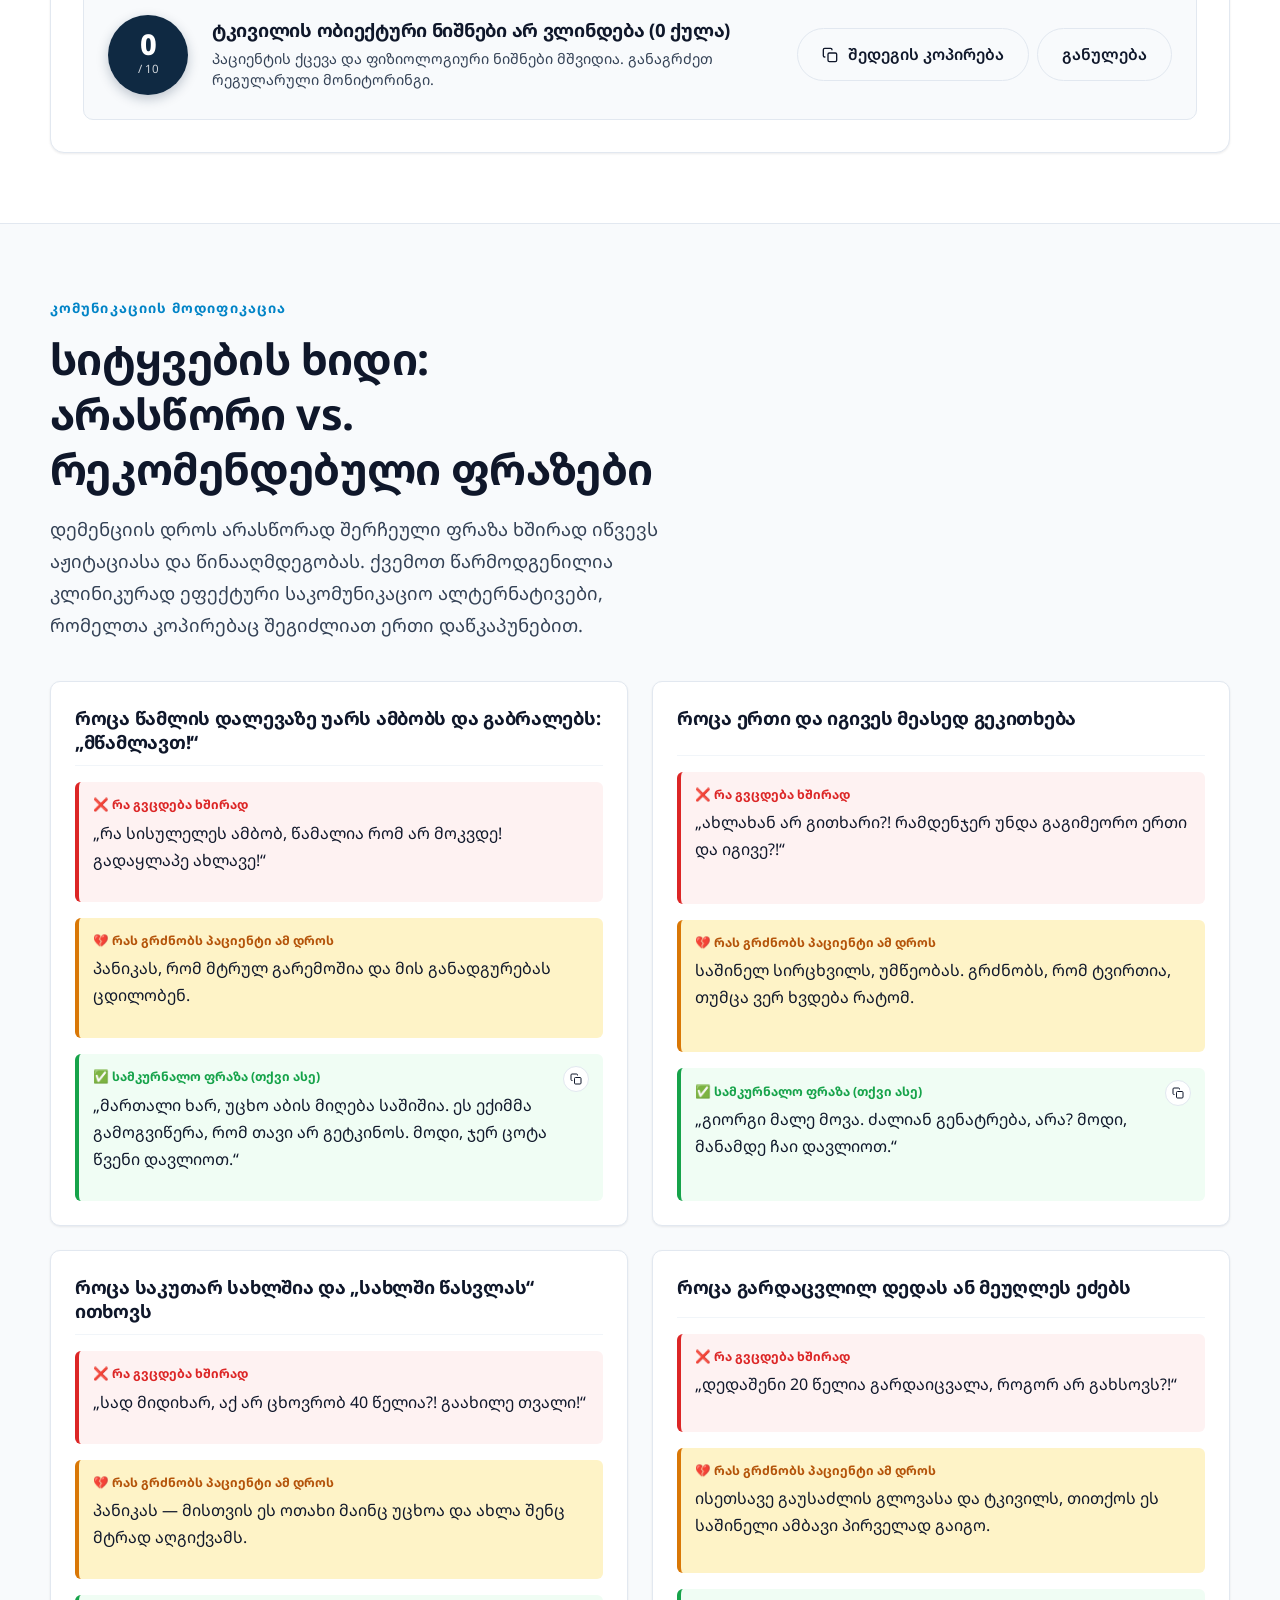
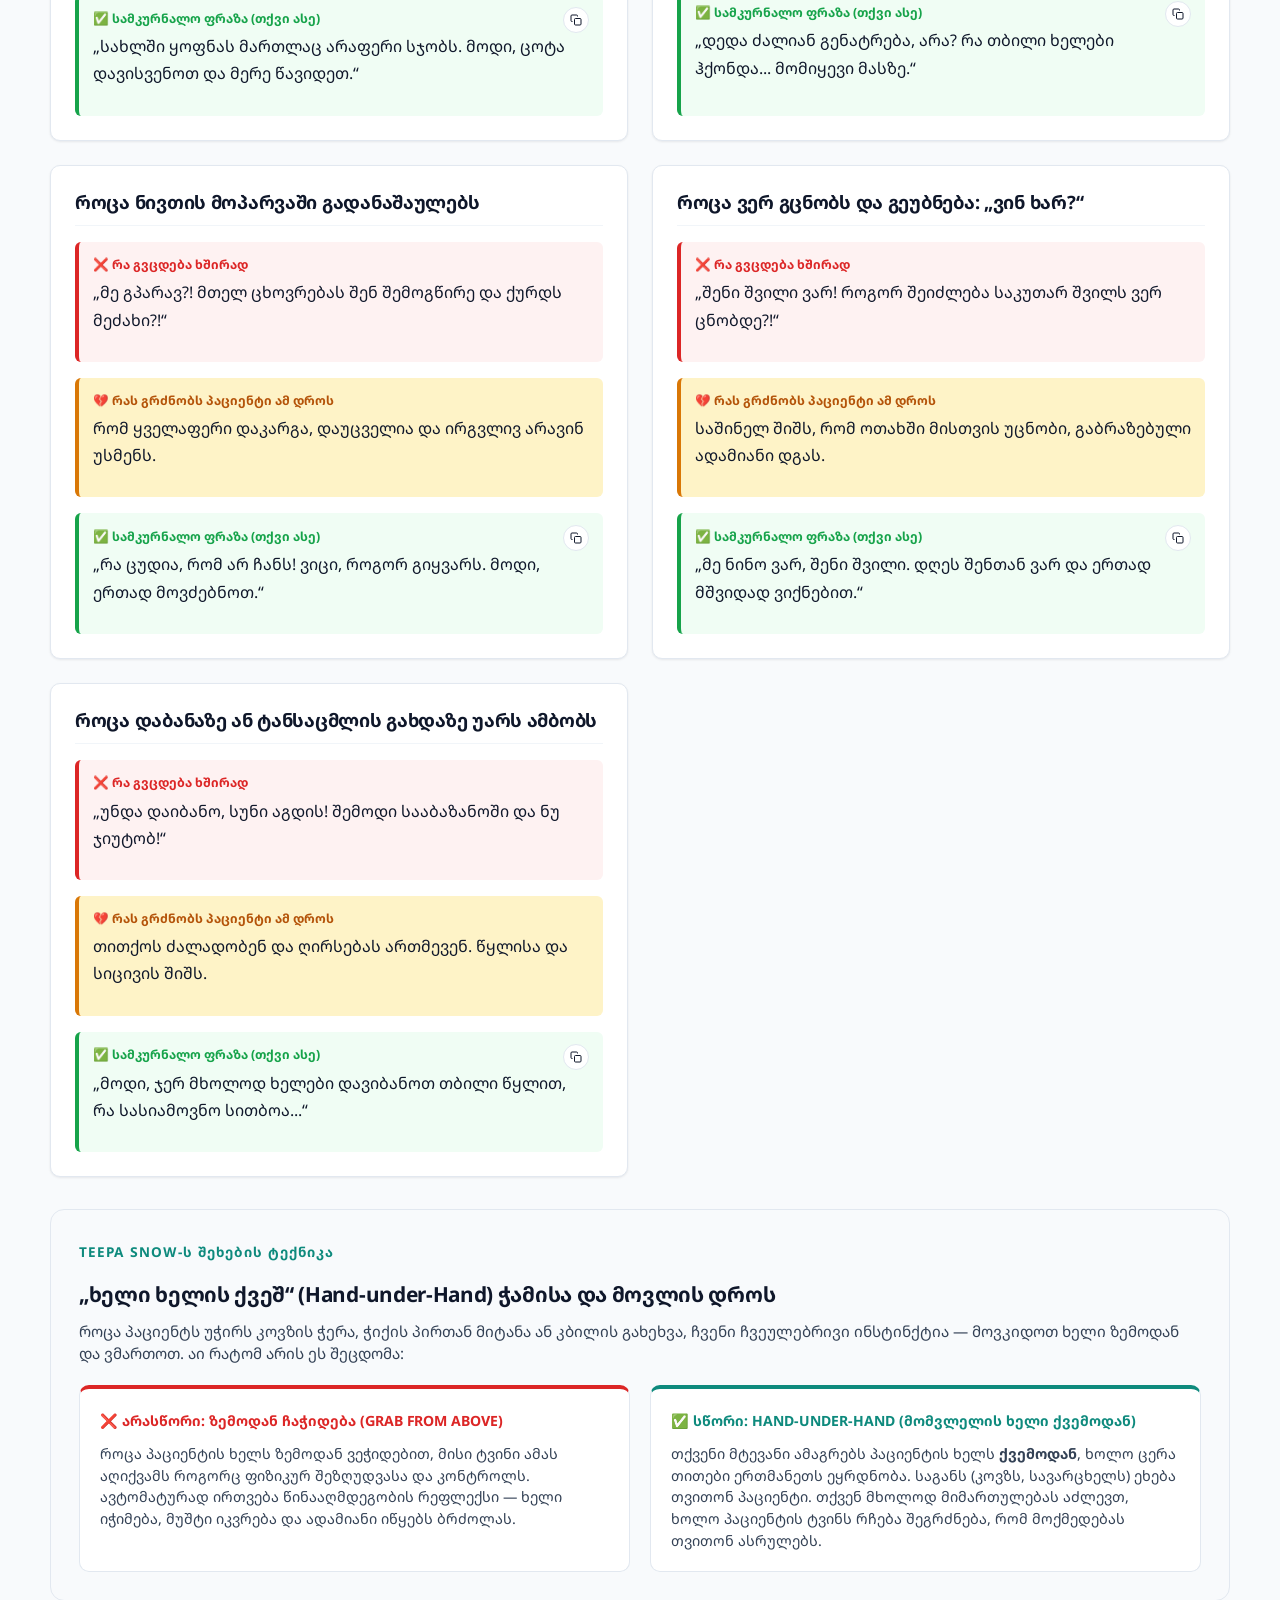
==== commit edd13610: "feat(pwa): implement full-fledged progressive web app with offline caching and install prompts" ====
--- a/index.html
+++ b/index.html
@@ -31,6 +31,16 @@
   <link rel="icon" type="image/svg+xml" href="/favicon.svg">
   <link rel="icon" type="image/png" sizes="32x32" href="/favicon.png">
   <link rel="apple-touch-icon" sizes="180x180" href="/apple-touch-icon.png">
+
+  <!-- Web App Manifest & PWA Meta -->
+  <link rel="manifest" href="manifest.webmanifest">
+  <meta name="theme-color" content="#0D9488" media="(prefers-color-scheme: light)">
+  <meta name="theme-color" content="#0F2942" media="(prefers-color-scheme: dark)">
+  <meta name="mobile-web-app-capable" content="yes">
+  <meta name="apple-mobile-web-app-capable" content="yes">
+  <meta name="apple-mobile-web-app-status-bar-style" content="default">
+  <meta name="apple-mobile-web-app-title" content="დემენცია">
+  <meta name="application-name" content="დემენციის მოვლა">
 
   <!-- Google Fonts (Georgian) -->
   <link rel="preconnect" href="https://fonts.googleapis.com">
@@ -137,6 +147,15 @@
 
       <!-- Header Action Controls -->
       <div class="header-actions">
+        <!-- PWA Install Button (Shown when installable) -->
+        <button class="action-btn header-install-btn" id="headerInstallBtn" type="button" aria-label="აპლიკაციის დაინსტალირება" title="აპლიკაციის დაინსტალირება (PWA)">
+          <svg width="20" height="20" viewBox="0 0 24 24" fill="none" stroke="currentColor" stroke-width="2" stroke-linecap="round" stroke-linejoin="round">
+            <path d="M21 15v4a2 2 0 0 1-2 2H5a2 2 0 0 1-2-2v-4"/>
+            <polyline points="7 10 12 15 17 10"/>
+            <line x1="12" y1="15" x2="12" y2="3"/>
+          </svg>
+        </button>
+
         <!-- GitHub Link -->
         <a class="action-btn" id="headerGithubBtn" href="https://github.com/AkakiSanadze/dementia-care-georgia" target="_blank" rel="noopener noreferrer" aria-label="GitHub Repository (Open Source)" title="GitHub (Open Source)">
           <svg width="20" height="20" viewBox="0 0 24 24" fill="currentColor"><path d="M12 0C5.37 0 0 5.37 0 12c0 5.31 3.435 9.795 8.205 11.385.6.105.825-.255.825-.57 0-.285-.015-1.23-.015-2.235-3.015.555-3.795-.735-4.035-1.41-.135-.345-.72-1.41-1.23-1.695-.42-.225-1.02-.78-.015-.795.945-.015 1.62.87 1.845 1.23 1.08 1.815 2.805 1.305 3.495.99.105-.78.42-1.305.765-1.605-2.67-.3-5.46-1.335-5.46-5.925 0-1.305.465-2.385 1.23-3.225-.12-.3-.54-1.53.12-3.18 0 0 1.005-.315 3.3 1.23.96-.27 1.98-.405 3-.405s2.04.135 3 .405c2.295-1.56 3.3-1.23 3.3-1.23.66 1.65.24 2.88.12 3.18.765.84 1.23 1.905 1.23 3.225 0 4.605-2.805 5.625-5.475 5.925.435.375.81 1.095.81 2.22 0 1.605-.015 2.895-.015 3.3 0 .315.225.69.825.57A12.02 12.02 0 0024 12c0-6.63-5.37-12-12-12z"/></svg>
@@ -229,6 +248,14 @@
     </div>
 
     <div class="drawer-footer">
+      <button class="drawer-install-btn" id="drawerInstallBtn" type="button">
+        <svg width="18" height="18" viewBox="0 0 24 24" fill="none" stroke="currentColor" stroke-width="2.2" stroke-linecap="round" stroke-linejoin="round">
+          <path d="M21 15v4a2 2 0 0 1-2 2H5a2 2 0 0 1-2-2v-4"/>
+          <polyline points="7 10 12 15 17 10"/>
+          <line x1="12" y1="15" x2="12" y2="3"/>
+        </svg>
+        <span>აპლიკაციის დაინსტალირება</span>
+      </button>
       <p class="drawer-footer-text">
         საინფორმაციო და პრაქტიკული რესურსი დემენციის მქონე პირთა ოჯახებისთვის.
       </p>
@@ -2764,12 +2791,67 @@
     </div>
   </section>
 
+  <!-- Offline Status Indicator -->
+  <div class="offline-indicator" id="offlineIndicator" role="status" aria-live="polite"></div>
+
   <!-- App Toast Container -->
   <div class="app-toast" id="appToast" role="status" aria-live="polite"></div>
+
+  <!-- Floating PWA Install Banner -->
+  <aside class="pwa-install-banner" id="pwaInstallBanner" aria-label="აპლიკაციის დაინსტალირება">
+    <div class="pwa-banner-media">
+      <div class="pwa-banner-icon" aria-hidden="true">
+        <svg width="24" height="24" viewBox="0 0 24 24" fill="none" stroke="currentColor" stroke-width="2.2" stroke-linecap="round" stroke-linejoin="round">
+          <path d="M21 15v4a2 2 0 0 1-2 2H5a2 2 0 0 1-2-2v-4"/>
+          <polyline points="7 10 12 15 17 10"/>
+          <line x1="12" y1="15" x2="12" y2="3"/>
+        </svg>
+      </div>
+      <div class="pwa-banner-text">
+        <strong class="pwa-banner-title">დააინსტალირეთ აპლიკაცია</strong>
+        <span class="pwa-banner-desc">გამოიყენეთ გზამკვლევი 100%-ით ოფლაინში, ინტერნეტის გარეშე</span>
+      </div>
+    </div>
+    <div class="pwa-banner-actions">
+      <button type="button" class="btn btn-primary" id="bannerInstallBtn">დაყენება</button>
+      <button type="button" class="pwa-close-btn" id="bannerCloseBtn" aria-label="ბანერის დახურვა">✕</button>
+    </div>
+  </aside>
+
+  <!-- iOS Safari Install Modal -->
+  <div class="ios-install-modal" id="iosInstallModal" role="dialog" aria-modal="true" aria-labelledby="iosModalTitle">
+    <div class="ios-modal-backdrop" id="iosModalBackdrop"></div>
+    <div class="ios-modal-card">
+      <div class="ios-modal-header">
+        <h3 class="ios-modal-title" id="iosModalTitle">
+          <span>📱</span> ინსტალაცია iPhone / iPad-ზე
+        </h3>
+        <button type="button" class="ios-modal-close" id="iosModalCloseBtn" aria-label="დახურვა">✕</button>
+      </div>
+      <ol class="ios-modal-steps">
+        <li class="ios-modal-step">
+          <span class="ios-step-num">1</span>
+          <span class="ios-step-text">Safari-ს ქვედა პანელზე დააჭირეთ გაზიარების ღილაკს <strong>„გაზიარება“ (Share 📤)</strong></span>
+        </li>
+        <li class="ios-modal-step">
+          <span class="ios-step-num">2</span>
+          <span class="ios-step-text">მენიუში ჩამოწიეთ და აირჩიეთ <strong>„Add to Home Screen“ (ეკრანზე დამატება ➕)</strong></span>
+        </li>
+        <li class="ios-modal-step">
+          <span class="ios-step-num">3</span>
+          <span class="ios-step-text">ზედა მარჯვენა კუთხეში დააჭირეთ <strong>„Add“ (დამატება)</strong></span>
+        </li>
+      </ol>
+      <p class="ios-modal-note">
+        აპლიკაცია გამოჩნდება თქვენს სამუშაო ეკრანზე და იმუშავებს შეუფერხებლად ოფლაინ რეჟიმშიც!
+      </p>
+    </div>
+  </div>
 
   <!-- Scripts -->
   <script src="js/scenarios.js"></script>
   <script src="js/audio-breathing.js"></script>
   <script src="js/app.js"></script>
+  <script src="js/pwa.js"></script>
 </body>
 </html>
--- a/css/styles.css
+++ b/css/styles.css
@@ -218,6 +218,8 @@
   -webkit-backdrop-filter: blur(16px);
   border-bottom: 1px solid var(--line);
   transition: border-color 0.3s ease, background 0.3s ease;
+  width: 100%;
+  max-width: 100vw;
 }
 
 .header-inner {
@@ -225,18 +227,20 @@
   align-items: center;
   justify-content: space-between;
   min-height: var(--header-h);
-  gap: 16px;
+  gap: 12px;
+  max-width: 100%;
 }
 
 .brand {
   display: flex;
   align-items: center;
-  gap: 12px;
+  gap: 10px;
   color: var(--ink);
   font-family: var(--font-serif);
   font-weight: 700;
   font-size: 1.25rem;
   text-decoration: none;
+  flex-shrink: 0;
 }
 .brand:hover {
   text-decoration: none;
@@ -253,7 +257,7 @@
 .brand-title {
   font-family: var(--font-serif);
   font-weight: 800;
-  font-size: 1.18rem;
+  font-size: 1.15rem;
   letter-spacing: -0.01em;
   color: var(--ink);
   white-space: nowrap;
@@ -268,25 +272,25 @@
   white-space: nowrap;
 }
 
+@media (max-width: 1280px) {
+  .brand-subtitle {
+    display: none;
+  }
+}
+
 @media (max-width: 640px) {
   .brand-title {
     font-size: 1.05rem;
   }
   .brand-subtitle {
-    font-size: 0.66rem;
-  }
-}
-
-@media (max-width: 520px) {
-  .brand-subtitle {
     display: none;
   }
 }
 
 .brand-icon {
-  width: 42px;
-  height: 42px;
-  border-radius: 12px;
+  width: 40px;
+  height: 40px;
+  border-radius: 11px;
   background: linear-gradient(135deg, var(--olive) 0%, var(--olive-mid) 100%);
   color: #FFF;
   display: grid;
@@ -299,6 +303,8 @@
   display: none;
   align-items: center;
   gap: 2px;
+  flex-shrink: 1;
+  min-width: 0;
 }
 @media (min-width: 1024px) {
   .desktop-nav {
@@ -308,9 +314,9 @@
 .desktop-nav-link {
   color: var(--ink-soft);
   text-decoration: none;
-  font-size: 0.84rem;
+  font-size: 0.82rem;
   font-weight: 600;
-  padding: 6px 10px;
+  padding: 6px 8px;
   border-radius: var(--radius-sm);
   transition: all 0.2s ease;
   white-space: nowrap;
@@ -324,13 +330,14 @@
 .header-actions {
   display: flex;
   align-items: center;
-  gap: 8px;
+  gap: 6px;
+  flex-shrink: 0;
 }
 
 .action-btn {
-  width: 42px;
-  height: 42px;
-  border-radius: 12px;
+  width: 40px;
+  height: 40px;
+  border-radius: 11px;
   border: 1px solid var(--line);
   background: var(--paper);
   color: var(--ink);
@@ -338,6 +345,7 @@
   place-items: center;
   cursor: pointer;
   transition: all 0.2s ease;
+  flex-shrink: 0;
 }
 .action-btn:hover {
   border-color: var(--olive);
@@ -354,15 +362,16 @@
 .font-btn-group {
   display: inline-flex;
   border: 1px solid var(--line);
-  border-radius: 12px;
+  border-radius: 11px;
   background: var(--paper);
   overflow: hidden;
+  flex-shrink: 0;
 }
 .font-btn {
   border: none;
   background: transparent;
-  padding: 8px 12px;
-  font-size: 0.85rem;
+  padding: 6px 10px;
+  font-size: 0.82rem;
   font-weight: 700;
   cursor: pointer;
   color: var(--ink);
@@ -370,6 +379,15 @@
 }
 .font-btn:hover {
   background: var(--olive-light);
+}
+
+.audit-back-btn {
+  display: none;
+}
+@media (max-width: 1023px) {
+  .audit-back-btn {
+    display: grid;
+  }
 }
 
 /* ==========================================================================
@@ -379,17 +397,18 @@
 .nav-toggle-btn {
   display: inline-flex;
   align-items: center;
-  gap: 8px;
+  gap: 6px;
   background: var(--paper);
   border: 1px solid var(--line);
   color: var(--ink);
-  padding: 8px 16px;
+  padding: 7px 12px;
   border-radius: var(--radius-sm);
   font-weight: 600;
-  font-size: 0.92rem;
+  font-size: 0.88rem;
   cursor: pointer;
   transition: all 0.2s ease;
-  min-height: 42px;
+  min-height: 40px;
+  flex-shrink: 0;
 }
 .nav-toggle-btn:hover {
   background: var(--teal-light);
@@ -3542,6 +3561,37 @@
    Header & Mobile Responsive Layout Safeguards
    ========================================================================== */
 
+/* Laptops & Tablets: under 1280px */
+@media (max-width: 1280px) {
+  .header-actions {
+    gap: 6px;
+  }
+  .nav-toggle-text {
+    display: none !important;
+  }
+  .nav-toggle-btn {
+    padding: 8px !important;
+    width: 40px !important;
+    height: 40px !important;
+    min-width: 40px !important;
+    min-height: 40px !important;
+    justify-content: center !important;
+    border-radius: 11px !important;
+  }
+  .desktop-nav-link {
+    font-size: 0.80rem;
+    padding: 5px 6px;
+  }
+}
+
+/* Hide GitHub button from header under 1180px - it's already in the menu drawer */
+@media (max-width: 1180px) {
+  #headerGithubBtn {
+    display: none !important;
+  }
+}
+
+/* Tablets and below: under 768px */
 @media (max-width: 768px) {
   #headerPrintBtn,
   #headerGithubBtn {
@@ -3549,9 +3599,10 @@
   }
 }
 
+/* Mobile: under 640px */
 @media (max-width: 640px) {
   .header-actions {
-    gap: 6px;
+    gap: 5px;
   }
   .font-btn-group {
     display: none !important;
@@ -3561,19 +3612,30 @@
   }
   .nav-toggle-btn {
     padding: 8px !important;
-    width: 42px !important;
-    height: 42px !important;
-    min-width: 42px !important;
+    width: 38px !important;
+    height: 38px !important;
+    min-width: 38px !important;
+    min-height: 38px !important;
     justify-content: center !important;
+    border-radius: 10px !important;
   }
   .brand {
-    gap: 10px;
+    gap: 8px;
+  }
+  .brand-icon {
+    width: 36px !important;
+    height: 36px !important;
   }
   .brand-title {
-    font-size: 1.05rem !important;
+    font-size: 1.02rem !important;
   }
   .brand-subtitle {
     display: none !important;
+  }
+  .action-btn {
+    width: 38px !important;
+    height: 38px !important;
+    border-radius: 10px !important;
   }
   .black-box-warning-card {
     padding: 16px !important;
@@ -3586,25 +3648,398 @@
 
 @media (max-width: 420px) {
   .brand {
-    gap: 8px;
+    gap: 6px;
   }
   .brand-icon {
+    width: 34px !important;
+    height: 34px !important;
+  }
+  .brand-title {
+    font-size: 0.92rem !important;
+  }
+  .action-btn {
     width: 36px !important;
     height: 36px !important;
   }
-  .brand-title {
-    font-size: 0.95rem !important;
-  }
-  .action-btn {
-    width: 38px !important;
-    height: 38px !important;
-  }
   .nav-toggle-btn {
-    width: 38px !important;
-    height: 38px !important;
-    min-width: 38px !important;
+    width: 36px !important;
+    height: 36px !important;
+    min-width: 36px !important;
   }
   .hero-modules-grid {
     grid-template-columns: 1fr !important;
   }
 }
+
+
+/* ==========================================================================
+   PWA (Progressive Web App) UI Components & Offline Safeguards
+   ========================================================================== */
+
+/* Header Install Button */
+.header-install-btn {
+  display: none;
+  color: var(--teal) !important;
+  background: var(--teal-light) !important;
+  border-color: rgba(14, 138, 125, 0.25) !important;
+}
+.header-install-btn:hover {
+  background: var(--teal) !important;
+  color: #FFFFFF !important;
+  border-color: var(--teal) !important;
+}
+
+/* Drawer Install Button */
+.drawer-install-btn {
+  display: none;
+  align-items: center;
+  justify-content: center;
+  gap: 10px;
+  width: 100%;
+  padding: 12px 16px;
+  margin-top: 16px;
+  background: var(--teal);
+  color: #FFFFFF;
+  border: none;
+  border-radius: var(--radius-sm);
+  font-family: var(--font-sans);
+  font-size: 0.95rem;
+  font-weight: 600;
+  cursor: pointer;
+  box-shadow: var(--shadow-sm);
+  transition: background 0.2s ease, transform 0.15s ease;
+}
+.drawer-install-btn:hover {
+  background: var(--teal-mid);
+  transform: translateY(-1px);
+}
+.drawer-install-btn svg {
+  flex-shrink: 0;
+}
+
+/* Floating In-App Install Banner */
+.pwa-install-banner {
+  position: fixed;
+  bottom: 24px;
+  right: 24px;
+  max-width: 420px;
+  width: calc(100% - 32px);
+  background: var(--paper);
+  border: 1px solid var(--line);
+  border-radius: var(--radius-md);
+  box-shadow: var(--shadow-lg);
+  padding: 16px 18px;
+  display: flex;
+  align-items: center;
+  justify-content: space-between;
+  gap: 14px;
+  z-index: 1050;
+  transform: translateY(140%);
+  opacity: 0;
+  pointer-events: none;
+  transition: transform 0.4s cubic-bezier(0.16, 1, 0.3, 1), opacity 0.3s ease;
+}
+.pwa-install-banner.visible {
+  transform: translateY(0);
+  opacity: 1;
+  pointer-events: auto;
+}
+.pwa-banner-media {
+  display: flex;
+  align-items: center;
+  gap: 12px;
+  flex: 1;
+  min-width: 0;
+}
+.pwa-banner-icon {
+  width: 44px;
+  height: 44px;
+  border-radius: 10px;
+  background: var(--teal-light);
+  display: flex;
+  align-items: center;
+  justify-content: center;
+  flex-shrink: 0;
+  color: var(--teal);
+}
+.pwa-banner-text {
+  display: flex;
+  flex-direction: column;
+  gap: 2px;
+  min-width: 0;
+}
+.pwa-banner-title {
+  font-size: 0.95rem;
+  font-weight: 700;
+  color: var(--ink);
+  line-height: 1.25;
+}
+.pwa-banner-desc {
+  font-size: 0.8rem;
+  color: var(--ink-muted);
+  line-height: 1.35;
+}
+.pwa-banner-actions {
+  display: flex;
+  align-items: center;
+  gap: 8px;
+  flex-shrink: 0;
+}
+.pwa-banner-actions .btn {
+  padding: 8px 14px;
+  font-size: 0.86rem;
+  border-radius: var(--radius-sm);
+  white-space: nowrap;
+}
+.pwa-close-btn {
+  background: transparent;
+  border: none;
+  color: var(--ink-muted);
+  font-size: 1.1rem;
+  cursor: pointer;
+  padding: 6px;
+  border-radius: 4px;
+  display: flex;
+  align-items: center;
+  justify-content: center;
+  transition: color 0.15s ease, background 0.15s ease;
+}
+.pwa-close-btn:hover {
+  color: var(--ink);
+  background: var(--line-light);
+}
+
+/* Offline Status Indicator Pill/Bar */
+.offline-indicator {
+  position: fixed;
+  top: 0;
+  left: 0;
+  right: 0;
+  padding: 8px 16px;
+  font-size: 0.86rem;
+  font-weight: 500;
+  text-align: center;
+  display: flex;
+  align-items: center;
+  justify-content: center;
+  gap: 8px;
+  z-index: 1200;
+  transform: translateY(-100%);
+  transition: transform 0.3s cubic-bezier(0.16, 1, 0.3, 1);
+  box-shadow: var(--shadow-md);
+}
+.offline-indicator.visible {
+  transform: translateY(0);
+}
+.offline-indicator.offline {
+  background: #B45309;
+  color: #FFFFFF;
+}
+.offline-indicator.online {
+  background: #16A34A;
+  color: #FFFFFF;
+}
+.offline-indicator .offline-icon {
+  font-size: 1rem;
+}
+.offline-indicator .offline-text strong {
+  font-weight: 700;
+}
+
+/* iOS Safari Installation Modal */
+.ios-install-modal {
+  display: none;
+  position: fixed;
+  inset: 0;
+  z-index: 2000;
+  align-items: center;
+  justify-content: center;
+  padding: 16px;
+}
+.ios-install-modal.visible {
+  display: flex;
+}
+.ios-modal-backdrop {
+  position: fixed;
+  inset: 0;
+  background: rgba(15, 23, 42, 0.6);
+  backdrop-filter: blur(4px);
+  -webkit-backdrop-filter: blur(4px);
+}
+.ios-modal-card {
+  position: relative;
+  background: var(--paper);
+  border: 1px solid var(--line);
+  border-radius: var(--radius-lg);
+  max-width: 440px;
+  width: 100%;
+  padding: 24px;
+  box-shadow: var(--shadow-lg);
+  z-index: 2001;
+  animation: iosModalFadeIn 0.25s ease-out;
+}
+@keyframes iosModalFadeIn {
+  from {
+    opacity: 0;
+    transform: scale(0.95);
+  }
+  to {
+    opacity: 1;
+    transform: scale(1);
+  }
+}
+.ios-modal-header {
+  display: flex;
+  align-items: center;
+  justify-content: space-between;
+  margin-bottom: 16px;
+}
+.ios-modal-title {
+  font-size: 1.15rem;
+  font-weight: 700;
+  color: var(--ink);
+  margin: 0;
+  display: flex;
+  align-items: center;
+  gap: 8px;
+}
+.ios-modal-close {
+  background: transparent;
+  border: none;
+  font-size: 1.25rem;
+  color: var(--ink-muted);
+  cursor: pointer;
+  padding: 4px 8px;
+  border-radius: var(--radius-sm);
+}
+.ios-modal-close:hover {
+  background: var(--line-light);
+  color: var(--ink);
+}
+.ios-modal-steps {
+  list-style: none;
+  padding: 0;
+  margin: 0 0 20px;
+  display: flex;
+  flex-direction: column;
+  gap: 14px;
+}
+.ios-modal-step {
+  display: flex;
+  align-items: flex-start;
+  gap: 12px;
+  font-size: 0.92rem;
+  color: var(--ink-soft);
+  line-height: 1.45;
+}
+.ios-step-num {
+  width: 28px;
+  height: 28px;
+  border-radius: 50%;
+  background: var(--teal-light);
+  color: var(--teal);
+  font-weight: 700;
+  display: flex;
+  align-items: center;
+  justify-content: center;
+  flex-shrink: 0;
+  font-size: 0.88rem;
+}
+.ios-step-text strong {
+  color: var(--ink);
+}
+.ios-modal-note {
+  font-size: 0.82rem;
+  color: var(--ink-muted);
+  background: var(--cream);
+  padding: 10px 14px;
+  border-radius: var(--radius-sm);
+  border-left: 3px solid var(--teal);
+  margin: 0;
+}
+
+/* Service Worker Update Toast */
+.pwa-update-toast {
+  position: fixed;
+  bottom: 24px;
+  left: 50%;
+  transform: translateX(-50%);
+  background: var(--paper);
+  border: 1px solid var(--teal);
+  box-shadow: var(--shadow-lg);
+  border-radius: var(--radius-md);
+  padding: 12px 18px;
+  display: flex;
+  align-items: center;
+  gap: 14px;
+  z-index: 2100;
+  animation: pwaSlideUp 0.3s ease-out;
+}
+@keyframes pwaSlideUp {
+  from {
+    transform: translate(-50%, 100%);
+    opacity: 0;
+  }
+  to {
+    transform: translate(-50%, 0);
+    opacity: 1;
+  }
+}
+.pwa-update-content {
+  display: flex;
+  align-items: center;
+  gap: 8px;
+  font-size: 0.92rem;
+  font-weight: 600;
+  color: var(--ink);
+}
+.pwa-update-actions {
+  display: flex;
+  align-items: center;
+  gap: 8px;
+}
+
+/* Standalone PWA Window & Safe Area Insets (iOS notch & gesture bar) */
+@media (display-mode: standalone) {
+  body {
+    padding-top: env(safe-area-inset-top);
+    padding-bottom: env(safe-area-inset-bottom);
+    user-select: none;
+    -webkit-user-select: none;
+  }
+  input, textarea, select, [contenteditable="true"], .scenario-box, .rule-box {
+    user-select: text;
+    -webkit-user-select: text;
+  }
+  .site-header {
+    top: env(safe-area-inset-top);
+  }
+  .pwa-install-banner {
+    display: none !important;
+  }
+}
+
+/* Responsive adjustments for mobile */
+@media (max-width: 640px) {
+  .pwa-install-banner {
+    bottom: 14px;
+    right: 16px;
+    left: 16px;
+    width: auto;
+    padding: 12px 14px;
+  }
+  .pwa-banner-icon {
+    width: 38px;
+    height: 38px;
+  }
+  .pwa-banner-title {
+    font-size: 0.88rem;
+  }
+  .pwa-banner-desc {
+    display: none;
+  }
+  .pwa-update-toast {
+    width: calc(100% - 32px);
+    justify-content: space-between;
+  }
+}
